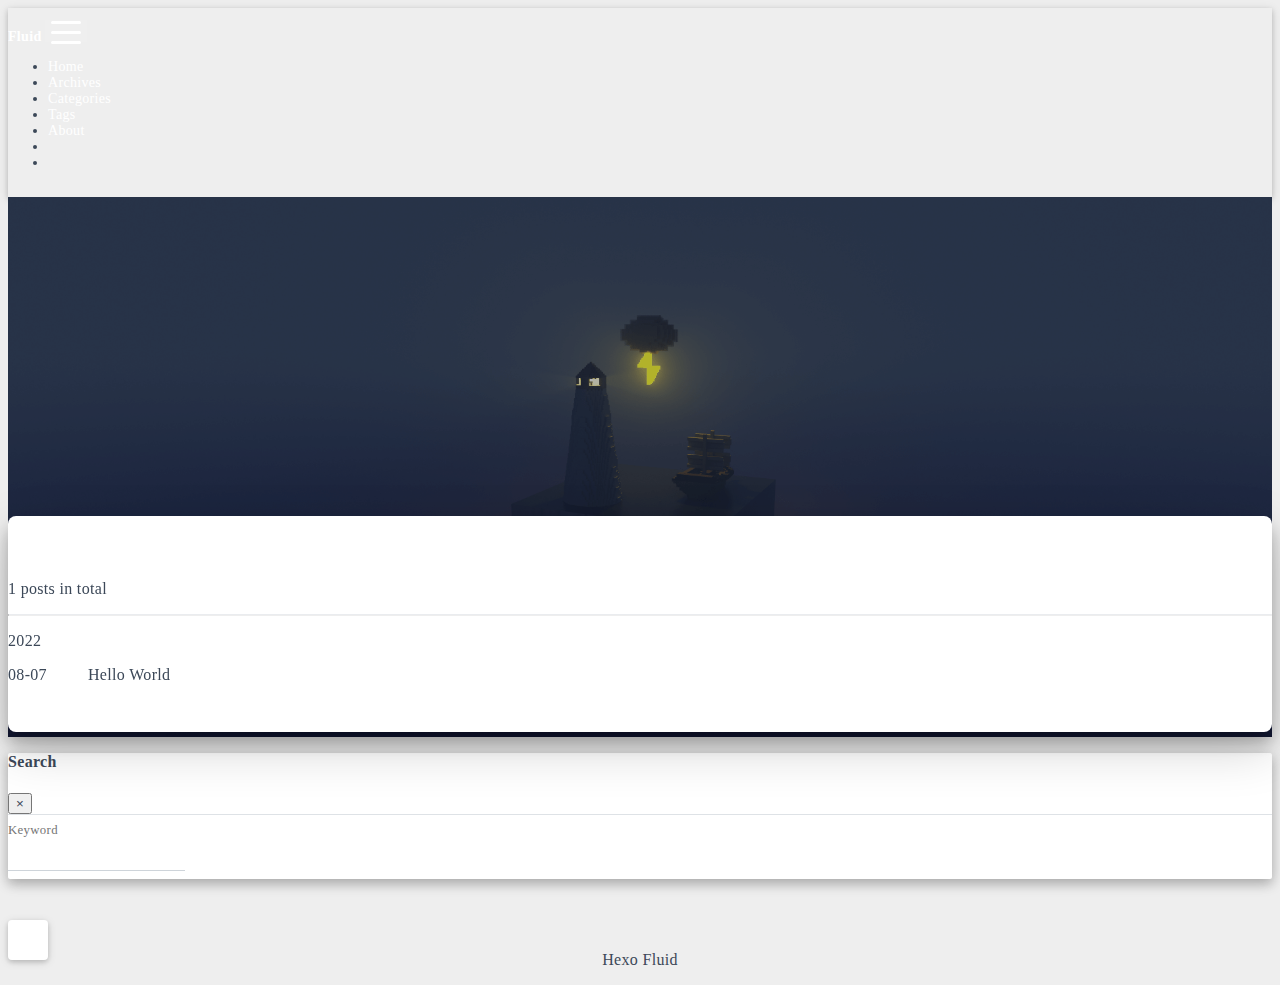
==== archives/index.html @ f147b729 "Site updated: 2022-08-08 00:16:28" ====
<!DOCTYPE html>
<html lang="en" data-default-color-scheme=auto>



<head>
  <meta charset="UTF-8">
  <link rel="apple-touch-icon" sizes="76x76" href="/img/fluid.png">
  <link rel="icon" href="/img/fluid.png">
  <meta name="viewport" content="width=device-width, initial-scale=1.0, maximum-scale=5.0, shrink-to-fit=no">
  <meta http-equiv="x-ua-compatible" content="ie=edge">
  
  <meta name="theme-color" content="#2f4154">
  <meta name="author" content="John Doe">
  <meta name="keywords" content="">
  
    <meta property="og:type" content="website">
<meta property="og:title" content="Archives">
<meta property="og:url" content="http://example.com/archives/index.html">
<meta property="og:site_name" content="Hexo">
<meta property="og:locale" content="en_US">
<meta property="article:author" content="John Doe">
<meta name="twitter:card" content="summary_large_image">
  
  
  
  <title>Archives - Hexo</title>

  <link  rel="stylesheet" href="https://lib.baomitu.com/twitter-bootstrap/4.6.1/css/bootstrap.min.css" />





<!-- 主题依赖的图标库，不要自行修改 -->
<!-- Do not modify the link that theme dependent icons -->

<link rel="stylesheet" href="//at.alicdn.com/t/font_1749284_hj8rtnfg7um.css">



<link rel="stylesheet" href="//at.alicdn.com/t/font_1736178_lbnruvf0jn.css">


<link  rel="stylesheet" href="/css/main.css" />


  <link id="highlight-css" rel="stylesheet" href="/css/highlight.css" />
  
    <link id="highlight-css-dark" rel="stylesheet" href="/css/highlight-dark.css" />
  




  <script id="fluid-configs">
    var Fluid = window.Fluid || {};
    Fluid.ctx = Object.assign({}, Fluid.ctx)
    var CONFIG = {"hostname":"example.com","root":"/","version":"1.9.2","typing":{"enable":true,"typeSpeed":70,"cursorChar":"_","loop":false,"scope":[]},"anchorjs":{"enable":true,"element":"h1,h2,h3,h4,h5,h6","placement":"left","visible":"hover","icon":""},"progressbar":{"enable":true,"height_px":3,"color":"#29d","options":{"showSpinner":false,"trickleSpeed":100}},"code_language":{"enable":true,"default":"TEXT"},"copy_btn":true,"image_caption":{"enable":true},"image_zoom":{"enable":true,"img_url_replace":["",""]},"toc":{"enable":true,"placement":"right","headingSelector":"h1,h2,h3,h4,h5,h6","collapseDepth":0},"lazyload":{"enable":true,"loading_img":"/img/loading.gif","onlypost":false,"offset_factor":2},"web_analytics":{"enable":false,"follow_dnt":true,"baidu":null,"google":null,"gtag":null,"tencent":{"sid":null,"cid":null},"woyaola":null,"cnzz":null,"leancloud":{"app_id":null,"app_key":null,"server_url":null,"path":"window.location.pathname","ignore_local":false}},"search_path":"/local-search.xml"};

    if (CONFIG.web_analytics.follow_dnt) {
      var dntVal = navigator.doNotTrack || window.doNotTrack || navigator.msDoNotTrack;
      Fluid.ctx.dnt = dntVal && (dntVal.startsWith('1') || dntVal.startsWith('yes') || dntVal.startsWith('on'));
    }
  </script>
  <script  src="/js/utils.js" ></script>
  <script  src="/js/color-schema.js" ></script>
  


  
<meta name="generator" content="Hexo 6.2.0"></head>


<body>
  

  <header>
    

<div class="header-inner" style="height: 60vh;">
  <nav id="navbar" class="navbar fixed-top  navbar-expand-lg navbar-dark scrolling-navbar">
  <div class="container">
    <a class="navbar-brand" href="/">
      <strong>Fluid</strong>
    </a>

    <button id="navbar-toggler-btn" class="navbar-toggler" type="button" data-toggle="collapse"
            data-target="#navbarSupportedContent"
            aria-controls="navbarSupportedContent" aria-expanded="false" aria-label="Toggle navigation">
      <div class="animated-icon"><span></span><span></span><span></span></div>
    </button>

    <!-- Collapsible content -->
    <div class="collapse navbar-collapse" id="navbarSupportedContent">
      <ul class="navbar-nav ml-auto text-center">
        
          
          
          
          
            <li class="nav-item">
              <a class="nav-link" href="/">
                <i class="iconfont icon-home-fill"></i>
                Home
              </a>
            </li>
          
        
          
          
          
          
            <li class="nav-item">
              <a class="nav-link" href="/archives/">
                <i class="iconfont icon-archive-fill"></i>
                Archives
              </a>
            </li>
          
        
          
          
          
          
            <li class="nav-item">
              <a class="nav-link" href="/categories/">
                <i class="iconfont icon-category-fill"></i>
                Categories
              </a>
            </li>
          
        
          
          
          
          
            <li class="nav-item">
              <a class="nav-link" href="/tags/">
                <i class="iconfont icon-tags-fill"></i>
                Tags
              </a>
            </li>
          
        
          
          
          
          
            <li class="nav-item">
              <a class="nav-link" href="/about/">
                <i class="iconfont icon-user-fill"></i>
                About
              </a>
            </li>
          
        
        
          <li class="nav-item" id="search-btn">
            <a class="nav-link" target="_self" href="javascript:;" data-toggle="modal" data-target="#modalSearch" aria-label="Search">
              &nbsp;<i class="iconfont icon-search"></i>&nbsp;
            </a>
          </li>
          
        
        
          <li class="nav-item" id="color-toggle-btn">
            <a class="nav-link" target="_self" href="javascript:;" aria-label="Color Toggle">&nbsp;<i
                class="iconfont icon-dark" id="color-toggle-icon"></i>&nbsp;</a>
          </li>
        
      </ul>
    </div>
  </div>
</nav>

  

<div id="banner" class="banner" parallax=true
     style="background: url('/img/default.png') no-repeat center center; background-size: cover;">
  <div class="full-bg-img">
    <div class="mask flex-center" style="background-color: rgba(0, 0, 0, 0.3)">
      <div class="banner-text text-center fade-in-up">
        <div class="h2">
          
            <span id="subtitle" data-typed-text="Archives"></span>
          
        </div>

        
      </div>

      
    </div>
  </div>
</div>

</div>

  </header>

  <main>
    
      <div class="container nopadding-x-md">
        <div id="board"
          >
          
          <div class="container">
            <div class="row">
              <div class="col-12 col-md-10 m-auto">
                

<div class="list-group">
  <p class="h4">1 posts in total</p>
  <hr>
  
  
    
      
      <p class="h5">2022</p>
    
    <a href="/2022/08/07/hello-world/" class="list-group-item list-group-item-action">
      <time>08-07</time>
      <div class="list-group-item-title">Hello World</div>
    </a>
  
</div>





              </div>
            </div>
          </div>
        </div>
      </div>
    

    
      <a id="scroll-top-button" aria-label="TOP" href="#" role="button">
        <i class="iconfont icon-arrowup" aria-hidden="true"></i>
      </a>
    

    
      <div class="modal fade" id="modalSearch" tabindex="-1" role="dialog" aria-labelledby="ModalLabel"
     aria-hidden="true">
  <div class="modal-dialog modal-dialog-scrollable modal-lg" role="document">
    <div class="modal-content">
      <div class="modal-header text-center">
        <h4 class="modal-title w-100 font-weight-bold">Search</h4>
        <button type="button" id="local-search-close" class="close" data-dismiss="modal" aria-label="Close">
          <span aria-hidden="true">&times;</span>
        </button>
      </div>
      <div class="modal-body mx-3">
        <div class="md-form mb-5">
          <input type="text" id="local-search-input" class="form-control validate">
          <label data-error="x" data-success="v" for="local-search-input">Keyword</label>
        </div>
        <div class="list-group" id="local-search-result"></div>
      </div>
    </div>
  </div>
</div>

    

    
  </main>

  <footer>
    <div class="footer-inner">
  
    <div class="footer-content">
       <a href="https://hexo.io" target="_blank" rel="nofollow noopener"><span>Hexo</span></a> <i class="iconfont icon-love"></i> <a href="https://github.com/fluid-dev/hexo-theme-fluid" target="_blank" rel="nofollow noopener"><span>Fluid</span></a> 
    </div>
  
  
  
  
</div>

  </footer>

  <!-- Scripts -->
  
  <script  src="https://lib.baomitu.com/nprogress/0.2.0/nprogress.min.js" ></script>
  <link  rel="stylesheet" href="https://lib.baomitu.com/nprogress/0.2.0/nprogress.min.css" />

  <script>
    NProgress.configure({"showSpinner":false,"trickleSpeed":100})
    NProgress.start()
    window.addEventListener('load', function() {
      NProgress.done();
    })
  </script>


<script  src="https://lib.baomitu.com/jquery/3.6.0/jquery.min.js" ></script>
<script  src="https://lib.baomitu.com/twitter-bootstrap/4.6.1/js/bootstrap.min.js" ></script>
<script  src="/js/events.js" ></script>
<script  src="/js/plugins.js" ></script>


  <script  src="https://lib.baomitu.com/typed.js/2.0.12/typed.min.js" ></script>
  <script>
    (function (window, document) {
      var typing = Fluid.plugins.typing;
      var subtitle = document.getElementById('subtitle');
      if (!subtitle || !typing) {
        return;
      }
      var text = subtitle.getAttribute('data-typed-text');
      
        typing(text);
      
    })(window, document);
  </script>




  
    <script  src="/js/img-lazyload.js" ></script>
  




  <script  src="/js/local-search.js" ></script>





<!-- 主题的启动项，将它保持在最底部 -->
<!-- the boot of the theme, keep it at the bottom -->
<script  src="/js/boot.js" ></script>


  

  <noscript>
    <div class="noscript-warning">Blog works best with JavaScript enabled</div>
  </noscript>
</body>
</html>
---- css/main.css ----
.anchorjs-link {
  text-decoration: none !important;
  transition: opacity 0.2s ease-in-out;
}
.markdown-body h1:hover > .anchorjs-link,
h2:hover > .anchorjs-link,
h3:hover > .anchorjs-link,
h4:hover > .anchorjs-link,
h5:hover > .anchorjs-link,
h6:hover > .anchorjs-link {
  opacity: 1;
}
.banner {
  height: 100%;
  position: relative;
  overflow: hidden;
  cursor: default;
}
.banner .mask {
  position: absolute;
  width: 100%;
  height: 100%;
  background-color: rgba(0,0,0,0.3);
}
.banner[parallax="true"] {
  will-change: transform;
  -webkit-transform-style: preserve-3d;
  -webkit-backface-visibility: hidden;
  transition: transform 0.05s ease-out;
}
@media (max-width: 100vh) {
  .header-inner {
    max-height: 100vw;
  }
  #board {
    margin-top: -1rem !important;
  }
}
@media (max-width: 79.99vh) {
  .scroll-down-bar {
    display: none;
  }
}
#board {
  position: relative;
  margin-top: -2rem;
  padding: 3rem 0;
  background-color: var(--board-bg-color);
  transition: background-color 0.2s ease-in-out;
  border-radius: 0.5rem;
  z-index: 3;
  -webkit-box-shadow: 0 12px 15px 0 rgba(0,0,0,0.24), 0 17px 50px 0 rgba(0,0,0,0.19);
  box-shadow: 0 12px 15px 0 rgba(0,0,0,0.24), 0 17px 50px 0 rgba(0,0,0,0.19);
}
.code-widget {
  display: inline-block;
  background-color: transparent;
  font-size: 0.75rem;
  line-height: 1;
  font-weight: bold;
  padding: 0.3rem 0.1rem 0.1rem 0.1rem;
  position: absolute;
  right: 0.45rem;
  top: 0.15rem;
  z-index: 1;
}
.code-widget-light {
  color: #999;
}
.code-widget-dark {
  color: #bababa;
}
.copy-btn {
  cursor: pointer;
  user-select: none;
  -webkit-appearance: none;
  outline: none;
}
.copy-btn > i {
  font-size: 0.75rem !important;
  font-weight: 400;
  margin-right: 0.15rem;
  opacity: 0;
  transition: opacity 0.2s ease-in-out;
}
.markdown-body pre:hover > .copy-btn > i {
  opacity: 0.9;
}
.markdown-body pre:hover > .copy-btn,
.markdown-body pre:not(:hover) > .copy-btn {
  outline: none;
}
.license-box {
  background-color: rgba(27,31,35,0.05);
  transition: background-color 0.2s ease-in-out;
  border-radius: 4px;
  font-size: 0.9rem;
  overflow: hidden;
  padding: 1.25rem;
  position: relative;
  z-index: 1;
}
.license-box .license-icon {
  position: absolute;
  top: 50%;
  left: 100%;
}
.license-box .license-icon::after {
  content: "\e8e4";
  font-size: 12.5rem;
  line-height: 1;
  opacity: 0.1;
  position: relative;
  left: -0.85em;
  bottom: 0.5em;
  z-index: -1;
}
.license-box .license-title {
  margin-bottom: 1rem;
}
.license-box .license-title div:nth-child(1) {
  line-height: 1.2;
  margin-bottom: 0.25rem;
}
.license-box .license-title div:nth-child(2) {
  color: var(--sec-text-color);
  font-size: 0.8rem;
}
.license-box .license-meta {
  align-items: center;
  display: flex;
  flex-wrap: wrap;
  justify-content: flex-start;
}
.license-box .license-meta .license-meta-item {
  align-items: center;
  justify-content: center;
  margin-right: 1.5rem;
}
.license-box .license-meta .license-meta-item div:nth-child(1) {
  color: var(--sec-text-color);
  font-size: 0.8rem;
  font-weight: normal;
}
.license-box .license-meta .license-meta-item i.iconfont {
  font-size: 1rem;
}
@media (max-width: 575px) and (min-width: 425px) {
  .license-box .license-meta .license-meta-item {
    display: flex;
    justify-content: flex-start;
    flex-wrap: wrap;
    font-size: 0.8rem;
    flex: 0 0 50%;
    max-width: 50%;
    margin-right: 0;
  }
  .license-box .license-meta .license-meta-item div:nth-child(1) {
    margin-right: 0.5rem;
  }
  .license-box .license-meta .license-meta-date {
    order: -1;
  }
}
@media (max-width: 424px) {
  .license-box::after {
    top: -65px;
  }
  .license-box .license-meta {
    flex-direction: column;
    align-items: flex-start;
  }
  .license-box .license-meta .license-meta-item {
    display: flex;
    flex-wrap: wrap;
    font-size: 0.8rem;
  }
  .license-box .license-meta .license-meta-item div:nth-child(1) {
    margin-right: 0.5rem;
  }
}
.footer-inner {
  padding: 3rem 0 1rem 0;
  text-align: center;
}
.footer-inner > div:not(:first-child) {
  margin: 0.25rem 0;
  font-size: 0.85rem;
}
.footer-inner .statistics {
  display: flex;
  flex-direction: row;
  justify-content: center;
}
.footer-inner .statistics > span {
  flex: 1;
  margin: 0 0.25rem;
}
.footer-inner .statistics > *:nth-last-child(2):first-child {
  text-align: right;
}
.footer-inner .statistics > *:nth-last-child(2):first-child ~ * {
  text-align: left;
}
.footer-inner .beian {
  display: flex;
  flex-direction: row;
  justify-content: center;
}
.footer-inner .beian > * {
  margin: 0 0.25rem;
}
.footer-inner .beian-police {
  position: relative;
  overflow: hidden;
  display: inline-flex;
  align-items: center;
  justify-content: left;
}
.footer-inner .beian-police img {
  margin-right: 3px;
  width: 1rem;
  height: 1rem;
  margin-bottom: 0.1rem;
}
@media (max-width: 424px) {
  .footer-inner .statistics {
    flex-direction: column;
  }
  .footer-inner .statistics > *:nth-last-child(2):first-child {
    text-align: center;
  }
  .footer-inner .statistics > *:nth-last-child(2):first-child ~ * {
    text-align: center;
  }
  .footer-inner .beian {
    flex-direction: column;
  }
  .footer-inner .beian .beian-police {
    justify-content: center;
  }
  .footer-inner .beian > *:nth-last-child(2):first-child {
    text-align: center;
  }
  .footer-inner .beian > *:nth-last-child(2):first-child ~ * {
    text-align: center;
  }
}
sup > a::before,
.footnote-text::before {
  display: block;
  content: "";
  margin-top: -5rem;
  height: 5rem;
  width: 1px;
  visibility: hidden;
}
sup > a::before,
.footnote-text::before {
  display: inline-block;
}
.footnote-item::before {
  display: block;
  content: "";
  margin-top: -5rem;
  height: 5rem;
  width: 1px;
  visibility: hidden;
}
.footnote-list ol {
  list-style-type: none;
  counter-reset: sectioncounter;
  padding-left: 0.5rem;
  font-size: 0.95rem;
}
.footnote-list ol li:before {
  font-family: "Helvetica Neue", monospace, "Monaco";
  content: "[" counter(sectioncounter) "]";
  counter-increment: sectioncounter;
}
.footnote-list ol li+li {
  margin-top: 0.5rem;
}
.footnote-text {
  padding-left: 0.5em;
}
.navbar {
  background-color: transparent;
  font-size: 0.875rem;
  box-shadow: 0 2px 5px 0 rgba(0,0,0,0.16), 0 2px 10px 0 rgba(0,0,0,0.12);
  -webkit-box-shadow: 0 2px 5px 0 rgba(0,0,0,0.16), 0 2px 10px 0 rgba(0,0,0,0.12);
}
.navbar .navbar-brand {
  color: var(--navbar-text-color);
}
.navbar .navbar-toggler .animated-icon span {
  background-color: var(--navbar-text-color);
}
.navbar .nav-item .nav-link {
  display: block;
  color: var(--navbar-text-color);
  transition: color 0.2s ease-in-out, background-color 0.2s ease-in-out;
}
.navbar .nav-item .nav-link:hover {
  color: var(--link-hover-color);
}
.navbar .nav-item .nav-link:focus {
  color: var(--navbar-text-color);
}
.navbar .nav-item .nav-link i {
  font-size: 0.875rem;
}
.navbar .navbar-toggler {
  border-width: 0;
  outline: 0;
}
.navbar.scrolling-navbar {
  will-change: background, padding;
  -webkit-transition: background 0.5s ease-in-out, padding 0.5s ease-in-out;
  transition: background 0.5s ease-in-out, padding 0.5s ease-in-out;
}
@media (min-width: 600px) {
  .navbar.scrolling-navbar {
    padding-top: 12px;
    padding-bottom: 12px;
  }
  .navbar.scrolling-navbar .navbar-nav > li {
    -webkit-transition-duration: 1s;
    transition-duration: 1s;
  }
}
.navbar.scrolling-navbar.top-nav-collapse {
  padding-top: 5px;
  padding-bottom: 5px;
}
.navbar .dropdown-menu {
  font-size: 0.875rem;
  color: var(--navbar-text-color);
  background-color: rgba(0,0,0,0.3);
  border: none;
  -webkit-transition: background 0.5s ease-in-out, padding 0.5s ease-in-out;
  transition: background 0.5s ease-in-out, padding 0.5s ease-in-out;
}
@media (max-width: 991.98px) {
  .navbar .dropdown-menu {
    text-align: center;
  }
}
.navbar .dropdown-item {
  color: var(--navbar-text-color);
}
.navbar .dropdown-item:hover,
.navbar .dropdown-item:focus {
  color: var(--link-hover-color);
  background-color: rgba(0,0,0,0.1);
}
@media (min-width: 992px) {
  .navbar .dropdown:hover > .dropdown-menu {
    display: block;
  }
  .navbar .dropdown > .dropdown-toggle:active {
    pointer-events: none;
  }
  .navbar .dropdown-menu {
    top: 95%;
  }
}
.navbar .animated-icon {
  width: 30px;
  height: 20px;
  position: relative;
  margin: 0;
  -webkit-transform: rotate(0deg);
  -moz-transform: rotate(0deg);
  -o-transform: rotate(0deg);
  transform: rotate(0deg);
  -webkit-transition: 0.5s ease-in-out;
  -moz-transition: 0.5s ease-in-out;
  -o-transition: 0.5s ease-in-out;
  transition: 0.5s ease-in-out;
  cursor: pointer;
}
.navbar .animated-icon span {
  display: block;
  position: absolute;
  height: 3px;
  width: 100%;
  border-radius: 9px;
  opacity: 1;
  left: 0;
  -webkit-transform: rotate(0deg);
  -moz-transform: rotate(0deg);
  -o-transform: rotate(0deg);
  transform: rotate(0deg);
  -webkit-transition: 0.25s ease-in-out;
  -moz-transition: 0.25s ease-in-out;
  -o-transition: 0.25s ease-in-out;
  transition: 0.25s ease-in-out;
  background: #fff;
}
.navbar .animated-icon span:nth-child(1) {
  top: 0;
}
.navbar .animated-icon span:nth-child(2) {
  top: 10px;
}
.navbar .animated-icon span:nth-child(3) {
  top: 20px;
}
.navbar .animated-icon.open span:nth-child(1) {
  top: 11px;
  -webkit-transform: rotate(135deg);
  -moz-transform: rotate(135deg);
  -o-transform: rotate(135deg);
  transform: rotate(135deg);
}
.navbar .animated-icon.open span:nth-child(2) {
  opacity: 0;
  left: -60px;
}
.navbar .animated-icon.open span:nth-child(3) {
  top: 11px;
  -webkit-transform: rotate(-135deg);
  -moz-transform: rotate(-135deg);
  -o-transform: rotate(-135deg);
  transform: rotate(-135deg);
}
.navbar .dropdown-collapse,
.top-nav-collapse,
.navbar-col-show {
  background-color: var(--navbar-bg-color);
}
@media (max-width: 767px) {
  .navbar {
    font-size: 1rem;
    line-height: 2.5rem;
  }
}
.banner-text {
  color: var(--subtitle-color);
  max-width: calc(960px - 6rem);
  width: 80%;
  overflow-wrap: break-word;
}
@media (max-width: 767px) {
  #subtitle,
  .typed-cursor {
    font-size: 1.5rem;
  }
}
@media (max-width: 575px) {
  .banner-text {
    font-size: 0.9rem;
  }
  #subtitle,
  .typed-cursor {
    font-size: 1.35rem;
  }
}
.modal-dialog .modal-content {
  background-color: var(--board-bg-color);
  border: 0;
  border-radius: 0.125rem;
  -webkit-box-shadow: 0 5px 11px 0 rgba(0,0,0,0.18), 0 4px 15px 0 rgba(0,0,0,0.15);
  box-shadow: 0 5px 11px 0 rgba(0,0,0,0.18), 0 4px 15px 0 rgba(0,0,0,0.15);
}
.modal-dialog .modal-content .modal-header {
  border-bottom-color: var(--line-color);
  transition: border-bottom-color 0.2s ease-in-out;
}
.close {
  color: var(--text-color);
}
.close:hover {
  color: var(--link-hover-color);
}
.close:focus {
  outline: 0;
}
.modal-dialog .modal-content .modal-header {
  border-top-left-radius: 0.125rem;
  border-top-right-radius: 0.125rem;
  border-bottom: 1px solid #dee2e6;
}
.md-form {
  position: relative;
  margin-top: 1.5rem;
  margin-bottom: 1.5rem;
}
.md-form input[type] {
  -webkit-box-sizing: content-box;
  box-sizing: content-box;
  background-color: transparent;
  border: none;
  border-bottom: 1px solid #ced4da;
  border-radius: 0;
  outline: none;
  -webkit-box-shadow: none;
  box-shadow: none;
  transition: border-color 0.15s ease-in-out, box-shadow 0.15s ease-in-out, -webkit-box-shadow 0.15s ease-in-out;
}
.md-form input[type]:focus:not([readonly]) {
  border-bottom: 1px solid #4285f4;
  -webkit-box-shadow: 0 1px 0 0 #4285f4;
  box-shadow: 0 1px 0 0 #4285f4;
}
.md-form input[type]:focus:not([readonly]) + label {
  color: #4285f4;
}
.md-form input[type].valid,
.md-form input[type]:focus.valid {
  border-bottom: 1px solid #00c851;
  -webkit-box-shadow: 0 1px 0 0 #00c851;
  box-shadow: 0 1px 0 0 #00c851;
}
.md-form input[type].valid + label,
.md-form input[type]:focus.valid + label {
  color: #00c851;
}
.md-form input[type].invalid,
.md-form input[type]:focus.invalid {
  border-bottom: 1px solid #f44336;
  -webkit-box-shadow: 0 1px 0 0 #f44336;
  box-shadow: 0 1px 0 0 #f44336;
}
.md-form input[type].invalid + label,
.md-form input[type]:focus.invalid + label {
  color: #f44336;
}
.md-form input[type].validate {
  margin-bottom: 2.5rem;
}
.md-form input[type].form-control {
  height: auto;
  padding: 0.6rem 0 0.4rem 0;
  margin: 0 0 0.5rem 0;
  color: var(--text-color);
  background-color: transparent;
  border-radius: 0;
}
.md-form label {
  font-size: 0.8rem;
  position: absolute;
  top: -1rem;
  left: 0;
  color: #757575;
  cursor: text;
  transition: color 0.2s ease-out;
}
.modal-open[style] {
  padding-right: 0 !important;
  overflow: auto;
}
.modal-open[style] #navbar[style] {
  padding-right: 1rem !important;
}
#nprogress .bar {
  height: 3px !important;
  background-color: #29d !important;
}
#nprogress .peg {
  box-shadow: 0 0 14px #29d, 0 0 8px #29d !important;
}
@media (max-width: 575px) {
  #nprogress .bar {
    display: none;
  }
}
.noscript-warning {
  background-color: #f55;
  color: #fff;
  font-family: sans-serif;
  font-size: 1rem;
  font-weight: bold;
  position: fixed;
  left: 0;
  bottom: 0;
  text-align: center;
  width: 100%;
  z-index: 99;
}
.pagination {
  margin-top: 3rem;
  justify-content: center;
}
.pagination .space {
  align-self: flex-end;
}
.pagination .page-number,
.pagination .current,
.pagination .extend {
  outline: 0;
  border: 0;
  background-color: transparent;
  font-size: 0.9rem;
  padding: 0.5rem 0.75rem;
  line-height: 1.25;
  border-radius: 0.125rem;
}
.pagination .page-number {
  margin: 0 0.05rem;
}
.pagination .page-number:hover,
.pagination .current {
  transition: background-color 0.2s ease-in-out;
  background-color: var(--link-hover-bg-color);
}
.qr-trigger {
  cursor: pointer;
  position: relative;
}
.qr-trigger:hover .qr-img {
  display: block;
  transition: all 0.3s;
}
.qr-img {
  max-width: 12rem;
  position: absolute;
  right: -5.25rem;
  z-index: 99;
  display: none;
  border-radius: 0.2rem;
  background-color: transparent;
  box-shadow: 0 0 20px -5px rgba(158,158,158,0.2);
}
.scroll-down-bar {
  position: absolute;
  width: 100%;
  height: 6rem;
  text-align: center;
  cursor: pointer;
  bottom: 0;
}
.scroll-down-bar i.iconfont {
  font-size: 2rem;
  font-weight: bold;
  display: inline-block;
  position: relative;
  padding-top: 2rem;
  color: var(--subtitle-color);
  transform: translateZ(0);
  animation: scroll-down 1.5s infinite;
}
#scroll-top-button {
  position: fixed;
  z-index: 99;
  background: var(--board-bg-color);
  transition: background-color 0.2s ease-in-out, bottom 0.3s ease;
  border-radius: 4px;
  min-width: 40px;
  min-height: 40px;
  bottom: -60px;
  outline: none;
  display: flex;
  display: -webkit-flex;
  align-items: center;
  box-shadow: 0 2px 5px 0 rgba(0,0,0,0.16), 0 2px 10px 0 rgba(0,0,0,0.12);
}
#scroll-top-button i {
  font-size: 32px;
  margin: auto;
  color: var(--sec-text-color);
}
#scroll-top-button:hover i,
#scroll-top-button:active i {
  animation-name: scroll-top;
  animation-duration: 1s;
  animation-delay: 0.1s;
  animation-timing-function: ease-in-out;
  animation-iteration-count: infinite;
  animation-fill-mode: forwards;
  animation-direction: alternate;
}
#local-search-result .search-list-title {
  border-left: 3px solid #0d47a1;
}
#local-search-result .search-list-content {
  padding: 0 1.25rem;
}
#local-search-result .search-word {
  color: #ff4500;
}
#toc {
  visibility: hidden;
}
.toc-header {
  margin-bottom: 0.5rem;
  font-weight: bold;
  line-height: 1.2;
}
.toc-header,
.toc-header > i {
  font-size: 1.25rem;
}
.toc-body {
  max-height: 75vh;
  overflow-y: auto;
  overflow: -moz-scrollbars-none;
  -ms-overflow-style: none;
}
.toc-body ol {
  list-style: none;
  padding-inline-start: 1rem;
}
.toc-body::-webkit-scrollbar {
  display: none;
}
.tocbot-list {
  position: relative;
}
.tocbot-list ol {
  list-style: none;
  padding-left: 1rem;
}
.tocbot-list a {
  font-size: 0.95rem;
}
.tocbot-link {
  color: var(--text-color);
}
.tocbot-active-link {
  font-weight: bold;
  color: var(--link-hover-color);
}
.tocbot-is-collapsed {
  max-height: 0;
}
.tocbot-is-collapsible {
  overflow: hidden;
  transition: all 0.3s ease-in-out;
}
.toc-list-item {
  white-space: nowrap;
  overflow: hidden;
  text-overflow: ellipsis;
}
.toc-list-item.is-active-li::before {
  height: 1rem;
  margin: 0.25rem 0;
  visibility: visible;
}
.toc-list-item::before {
  width: 0.15rem;
  height: 0.2rem;
  position: absolute;
  left: 0.25rem;
  content: "";
  border-radius: 2px;
  margin: 0.65rem 0;
  background: var(--link-hover-color);
  visibility: hidden;
  transition: height 0.1s ease-in-out, margin 0.1s ease-in-out, visibility 0.1s ease-in-out;
}
.sidebar {
  position: -webkit-sticky;
  position: sticky;
  top: 2rem;
  padding: 3rem 0;
}
html {
  font-size: 16px;
  letter-spacing: 0.02em;
}
html,
body {
  height: 100%;
  font-family: var(--font-family-sans-serif);
  overflow-wrap: break-word;
}
body {
  transition: color 0.2s ease-in-out, background-color 0.2s ease-in-out;
  background-color: var(--body-bg-color);
  color: var(--text-color);
  -webkit-font-smoothing: antialiased;
  -moz-osx-font-smoothing: grayscale;
}
body a {
  color: var(--text-color);
  text-decoration: none;
  cursor: pointer;
  transition: color 0.2s ease-in-out, background-color 0.2s ease-in-out;
}
body a:hover {
  color: var(--link-hover-color);
  text-decoration: none;
  transition: color 0.2s ease-in-out, background-color 0.2s ease-in-out;
}
code {
  color: inherit;
}
table {
  font-size: inherit;
  color: var(--post-text-color);
}
img[lazyload] {
  object-fit: cover;
}
*[align="left"] {
  text-align: left;
}
*[align="center"] {
  text-align: center;
}
*[align="right"] {
  text-align: right;
}
::-webkit-scrollbar {
  width: 6px;
  height: 6px;
}
::-webkit-scrollbar-thumb {
  background-color: var(--scrollbar-color);
  border-radius: 6px;
}
::-webkit-scrollbar-thumb:hover {
  background-color: var(--scrollbar-hover-color);
}
::-webkit-scrollbar-corner {
  background-color: transparent;
}
label {
  margin-bottom: 0;
}
i.iconfont {
  font-size: 1em;
  line-height: 1;
}
:root {
  --color-mode: "light";
  --body-bg-color: #eee;
  --board-bg-color: #fff;
  --text-color: #3c4858;
  --sec-text-color: #718096;
  --post-text-color: #2c3e50;
  --post-heading-color: #1a202c;
  --post-link-color: #0366d6;
  --link-hover-color: #30a9de;
  --link-hover-bg-color: #f8f9fa;
  --line-color: #eaecef;
  --navbar-bg-color: #2f4154;
  --navbar-text-color: #fff;
  --subtitle-color: #fff;
  --scrollbar-color: #c4c6c9;
  --scrollbar-hover-color: #a6a6a6;
  --button-bg-color: transparent;
  --button-hover-bg-color: #f2f3f5;
  --highlight-bg-color: #f6f8fa;
  --inlinecode-bg-color: rgba(175,184,193,0.2);
}
@media (prefers-color-scheme: dark) {
  :root {
    --color-mode: "dark";
  }
  :root:not([data-user-color-scheme]) {
    --body-bg-color: #181c27;
    --board-bg-color: #252d38;
    --text-color: #c4c6c9;
    --sec-text-color: #a7a9ad;
    --post-text-color: #c4c6c9;
    --post-heading-color: #c4c6c9;
    --post-link-color: #1589e9;
    --link-hover-color: #30a9de;
    --link-hover-bg-color: #364151;
    --line-color: #435266;
    --navbar-bg-color: #1f3144;
    --navbar-text-color: #d0d0d0;
    --subtitle-color: #d0d0d0;
    --scrollbar-color: #687582;
    --scrollbar-hover-color: #9da8b3;
    --button-bg-color: transparent;
    --button-hover-bg-color: #46647e;
    --highlight-bg-color: #303030;
    --inlinecode-bg-color: rgba(99,110,123,0.4);
  }
  :root:not([data-user-color-scheme]) img {
    -webkit-filter: brightness(0.9);
    filter: brightness(0.9);
    transition: filter 0.2s ease-in-out;
  }
  :root:not([data-user-color-scheme]) .license-box {
    background-color: rgba(62,75,94,0.35);
    transition: background-color 0.2s ease-in-out;
  }
  :root:not([data-user-color-scheme]) .gt-comment-admin .gt-comment-content {
    background-color: transparent;
    transition: background-color 0.2s ease-in-out;
  }
}
[data-user-color-scheme="dark"] {
  --body-bg-color: #181c27;
  --board-bg-color: #252d38;
  --text-color: #c4c6c9;
  --sec-text-color: #a7a9ad;
  --post-text-color: #c4c6c9;
  --post-heading-color: #c4c6c9;
  --post-link-color: #1589e9;
  --link-hover-color: #30a9de;
  --link-hover-bg-color: #364151;
  --line-color: #435266;
  --navbar-bg-color: #1f3144;
  --navbar-text-color: #d0d0d0;
  --subtitle-color: #d0d0d0;
  --scrollbar-color: #687582;
  --scrollbar-hover-color: #9da8b3;
  --button-bg-color: transparent;
  --button-hover-bg-color: #46647e;
  --highlight-bg-color: #303030;
  --inlinecode-bg-color: rgba(99,110,123,0.4);
}
[data-user-color-scheme="dark"] img {
  -webkit-filter: brightness(0.9);
  filter: brightness(0.9);
  transition: filter 0.2s ease-in-out;
}
[data-user-color-scheme="dark"] .license-box {
  background-color: rgba(62,75,94,0.35);
  transition: background-color 0.2s ease-in-out;
}
[data-user-color-scheme="dark"] .gt-comment-admin .gt-comment-content {
  background-color: transparent;
  transition: background-color 0.2s ease-in-out;
}
.fade-in-up {
  -webkit-animation-name: fade-in-up;
  animation-name: fade-in-up;
}
.hidden-mobile {
  display: block;
}
.visible-mobile {
  display: none;
}
@media (max-width: 575px) {
  .hidden-mobile {
    display: none;
  }
  .visible-mobile {
    display: block;
  }
}
.nomargin-x {
  margin-left: 0 !important;
  margin-right: 0 !important;
}
.nopadding-x {
  padding-left: 0 !important;
  padding-right: 0 !important;
}
@media (max-width: 767px) {
  .nopadding-x-md {
    padding-left: 0 !important;
    padding-right: 0 !important;
  }
}
.flex-center {
  display: -webkit-box;
  display: -ms-flexbox;
  display: flex;
  -webkit-box-align: center;
  -ms-flex-align: center;
  align-items: center;
  -webkit-box-pack: center;
  -ms-flex-pack: center;
  justify-content: center;
  height: 100%;
}
.hover-with-bg {
  display: inline-block;
  line-height: 1;
}
.hover-with-bg:hover {
  background-color: var(--link-hover-bg-color);
  transition-duration: 0.2s;
  transition-timing-function: ease-in-out;
  border-radius: 0.2rem;
}
@-moz-keyframes fade-in-up {
  from {
    opacity: 0;
    -webkit-transform: translate3d(0, 100%, 0);
    transform: translate3d(0, 100%, 0);
  }
  to {
    opacity: 1;
    -webkit-transform: translate3d(0, 0, 0);
    transform: translate3d(0, 0, 0);
  }
}
@-webkit-keyframes fade-in-up {
  from {
    opacity: 0;
    -webkit-transform: translate3d(0, 100%, 0);
    transform: translate3d(0, 100%, 0);
  }
  to {
    opacity: 1;
    -webkit-transform: translate3d(0, 0, 0);
    transform: translate3d(0, 0, 0);
  }
}
@-o-keyframes fade-in-up {
  from {
    opacity: 0;
    -webkit-transform: translate3d(0, 100%, 0);
    transform: translate3d(0, 100%, 0);
  }
  to {
    opacity: 1;
    -webkit-transform: translate3d(0, 0, 0);
    transform: translate3d(0, 0, 0);
  }
}
@keyframes fade-in-up {
  from {
    opacity: 0;
    -webkit-transform: translate3d(0, 100%, 0);
    transform: translate3d(0, 100%, 0);
  }
  to {
    opacity: 1;
    -webkit-transform: translate3d(0, 0, 0);
    transform: translate3d(0, 0, 0);
  }
}
@-moz-keyframes scroll-down {
  0% {
    opacity: 0.8;
    top: 0;
  }
  50% {
    opacity: 0.4;
    top: -1em;
  }
  100% {
    opacity: 0.8;
    top: 0;
  }
}
@-webkit-keyframes scroll-down {
  0% {
    opacity: 0.8;
    top: 0;
  }
  50% {
    opacity: 0.4;
    top: -1em;
  }
  100% {
    opacity: 0.8;
    top: 0;
  }
}
@-o-keyframes scroll-down {
  0% {
    opacity: 0.8;
    top: 0;
  }
  50% {
    opacity: 0.4;
    top: -1em;
  }
  100% {
    opacity: 0.8;
    top: 0;
  }
}
@keyframes scroll-down {
  0% {
    opacity: 0.8;
    top: 0;
  }
  50% {
    opacity: 0.4;
    top: -1em;
  }
  100% {
    opacity: 0.8;
    top: 0;
  }
}
@-moz-keyframes scroll-top {
  0% {
    -webkit-transform: translateY(0);
    transform: translateY(0);
  }
  50% {
    -webkit-transform: translateY(-0.35rem);
    transform: translateY(-0.35rem);
  }
  100% {
    -webkit-transform: translateY(0);
    transform: translateY(0);
  }
}
@-webkit-keyframes scroll-top {
  0% {
    -webkit-transform: translateY(0);
    transform: translateY(0);
  }
  50% {
    -webkit-transform: translateY(-0.35rem);
    transform: translateY(-0.35rem);
  }
  100% {
    -webkit-transform: translateY(0);
    transform: translateY(0);
  }
}
@-o-keyframes scroll-top {
  0% {
    -webkit-transform: translateY(0);
    transform: translateY(0);
  }
  50% {
    -webkit-transform: translateY(-0.35rem);
    transform: translateY(-0.35rem);
  }
  100% {
    -webkit-transform: translateY(0);
    transform: translateY(0);
  }
}
@keyframes scroll-top {
  0% {
    -webkit-transform: translateY(0);
    transform: translateY(0);
  }
  50% {
    -webkit-transform: translateY(-0.35rem);
    transform: translateY(-0.35rem);
  }
  100% {
    -webkit-transform: translateY(0);
    transform: translateY(0);
  }
}
.index-card {
  margin-bottom: 2.5rem;
}
.index-img img {
  display: block;
  width: 100%;
  height: 10rem;
  object-fit: cover;
  box-shadow: 0 5px 11px 0 rgba(0,0,0,0.18), 0 4px 15px 0 rgba(0,0,0,0.15);
  border-radius: 0.25rem;
  background-color: transparent;
}
.index-info {
  display: flex;
  flex-direction: column;
  justify-content: space-between;
  padding-top: 0.5rem;
  padding-bottom: 0.5rem;
}
.index-header {
  color: var(--text-color);
  font-size: 1.5rem;
  font-weight: bold;
  line-height: 1.4;
  white-space: nowrap;
  overflow: hidden;
  text-overflow: ellipsis;
  margin-bottom: 0.25rem;
}
.index-header .index-pin {
  color: var(--text-color);
  font-size: 1.5rem;
  margin-right: 0.15rem;
}
.index-btm {
  color: var(--sec-text-color);
}
.index-btm a {
  color: var(--sec-text-color);
}
.index-excerpt {
  color: var(--sec-text-color);
  margin: 0.5rem 0 0.5rem 0;
  height: calc(1.4rem * 3);
  overflow: hidden;
  display: flex;
}
.index-excerpt > div {
  width: 100%;
  line-height: 1.4rem;
  word-break: break-word;
  display: -webkit-box;
  -webkit-box-orient: vertical;
  -webkit-line-clamp: 3;
}
.index-excerpt__noimg {
  height: auto;
  max-height: calc(1.4rem * 3);
}
@media (max-width: 767px) {
  .index-info {
    padding-top: 1.25rem;
  }
  .index-header {
    font-size: 1.25rem;
    white-space: normal;
    overflow: hidden;
    word-break: break-word;
    display: -webkit-box;
    -webkit-box-orient: vertical;
    -webkit-line-clamp: 2;
  }
  .index-header .index-pin {
    font-size: 1.25rem;
  }
}
#valine.v[data-class=v] .status-bar,
#valine.v[data-class=v] .veditor,
#valine.v[data-class=v] .vinput,
#valine.v[data-class=v] .vbtn,
#valine.v[data-class=v] p,
#valine.v[data-class=v] pre code {
  color: var(--text-color);
}
#valine.v[data-class=v] .vinput::placeholder {
  color: var(--sec-text-color);
}
#valine.v[data-class=v] .vicon {
  fill: var(--text-color);
}
.gt-container .gt-comment-content:hover {
  -webkit-box-shadow: none;
  box-shadow: none;
}
.gt-container .gt-comment-body {
  color: var(--text-color) !important;
  transition: color 0.2s ease-in-out;
}
#remark-km423lmfdslkm34-back {
  z-index: 1030;
}
#remark-km423lmfdslkm34-node {
  z-index: 1031;
}
.markdown-body .highlight pre,
.markdown-body pre {
  padding: 1.45rem 1rem;
}
.markdown-body pre code.hljs {
  padding: 0;
}
.markdown-body pre[class*="language-"] {
  padding-top: 1.45rem;
  padding-bottom: 1.45rem;
  padding-right: 1rem;
  line-height: 1.5;
}
.markdown-body .code-wrapper {
  position: relative;
  border-radius: 4px;
}
.markdown-body .hljs,
.markdown-body .highlight pre,
.markdown-body .code-wrapper pre,
.markdown-body figure.highlight td.gutter {
  transition: color 0.2s ease-in-out, background-color 0.2s ease-in-out;
  background-color: var(--highlight-bg-color);
}
pre[class*=language-].line-numbers {
  position: initial;
}
figure {
  margin: 1rem 0;
}
figure.highlight {
  position: relative;
}
figure.highlight table {
  border: 0;
  margin: 0;
  width: auto;
  border-radius: 4px;
}
figure.highlight td {
  border: 0;
  padding: 0;
}
figure.highlight tr {
  border: 0;
}
figure.highlight td.code {
  width: 100%;
}
figure.highlight td.gutter {
  display: table-cell;
  position: -webkit-sticky;
  position: sticky;
  left: 0;
  z-index: 1;
}
figure.highlight td.gutter pre {
  text-align: right;
  padding: 0 0.75rem;
  border-radius: initial;
  border-right: 1px solid #999;
}
figure.highlight td.gutter pre span.line {
  color: #999;
}
figure.highlight td.code > pre {
  border-top-left-radius: 0;
  border-bottom-left-radius: 0;
}
.markdown-body {
  font-size: 1rem;
  line-height: 1.6;
  font-family: var(--font-family-sans-serif);
  margin-bottom: 2rem;
  color: var(--post-text-color);
}
.markdown-body > h1,
.markdown-body h2 {
  border-bottom-color: var(--line-color);
}
.markdown-body > h1,
.markdown-body h2,
.markdown-body h3,
.markdown-body h4,
.markdown-body h5,
.markdown-body h6 {
  color: var(--post-heading-color);
  transition: color 0.2s ease-in-out, border-bottom-color 0.2s ease-in-out;
  font-weight: bold;
  margin-bottom: 0.75em;
  margin-top: 2em;
}
.markdown-body > h1::before,
.markdown-body h2::before,
.markdown-body h3::before,
.markdown-body h4::before,
.markdown-body h5::before,
.markdown-body h6::before {
  display: block;
  content: "";
  margin-top: -5rem;
  height: 5rem;
  width: 1px;
  visibility: hidden;
}
.markdown-body > h1:focus,
.markdown-body h2:focus,
.markdown-body h3:focus,
.markdown-body h4:focus,
.markdown-body h5:focus,
.markdown-body h6:focus {
  outline: none;
}
.markdown-body a {
  color: var(--post-link-color);
}
.markdown-body strong {
  font-weight: bold;
}
.markdown-body code {
  tab-size: 4;
  background-color: var(--inlinecode-bg-color);
  transition: background-color 0.2s ease-in-out;
}
.markdown-body table tr {
  background-color: var(--board-bg-color);
  transition: background-color 0.2s ease-in-out;
}
.markdown-body table tr:nth-child(2n) {
  background-color: var(--board-bg-color);
  transition: background-color 0.2s ease-in-out;
}
.markdown-body table th,
.markdown-body table td {
  border-color: var(--line-color);
  transition: border-color 0.2s ease-in-out;
}
.markdown-body pre {
  font-size: 85% !important;
}
.markdown-body pre .mermaid {
  text-align: center;
}
.markdown-body pre .mermaid > svg {
  min-width: 100%;
}
.markdown-body p > img,
.markdown-body p > a > img,
.markdown-body figure > img,
.markdown-body figure > a > img {
  max-width: 90%;
  margin: 1.5rem auto;
  display: block;
  box-shadow: 0 5px 11px 0 rgba(0,0,0,0.18), 0 4px 15px 0 rgba(0,0,0,0.15);
  border-radius: 4px;
  background-color: transparent;
}
.markdown-body blockquote {
  color: var(--sec-text-color);
}
.markdown-body details {
  cursor: pointer;
}
.markdown-body details summary {
  outline: none;
}
hr,
.markdown-body hr {
  background-color: initial;
  border-top: 1px solid var(--line-color);
  transition: border-top-color 0.2s ease-in-out;
}
.markdown-body hr {
  height: 0;
  margin: 2rem 0;
}
.markdown-body figcaption.image-caption {
  font-size: 0.8rem;
  color: var(--post-text-color);
  opacity: 0.65;
  line-height: 1;
  margin: -0.75rem auto 2rem;
  text-align: center;
}
.markdown-body figcaption:not(.image-caption) {
  display: none;
}
.post-content,
post-custom {
  box-sizing: border-box;
  padding-left: 10%;
  padding-right: 10%;
}
@media (max-width: 767px) {
  .post-content,
  post-custom {
    padding-left: 2rem;
    padding-right: 2rem;
  }
}
@media (max-width: 424px) {
  .post-content,
  post-custom {
    padding-left: 1rem;
    padding-right: 1rem;
  }
  .anchorjs-link-left {
    opacity: 0 !important;
  }
}
.page-content strong,
.post-content strong {
  font-weight: bold;
}
.page-content > *:first-child,
.post-content > *:first-child {
  margin-top: 0;
}
.page-content img,
.post-content img {
  object-fit: cover;
  max-width: 100%;
}
@media (max-width: 767px) {
  .page-content,
  .post-content {
    overflow-x: hidden;
  }
}
.post-metas {
  display: flex;
  flex-wrap: wrap;
  font-size: 0.9rem;
}
.post-meta > *:not(.hover-with-bg) {
  margin-right: 0.2rem;
}
.post-prevnext {
  display: flex;
  flex-wrap: wrap;
  justify-content: space-between;
  font-size: 0.9rem;
  margin-left: -0.35rem;
  margin-right: -0.35rem;
}
.post-prevnext .post-prev,
.post-prevnext .post-next {
  display: flex;
  padding-left: 0;
  padding-right: 0;
}
.post-prevnext .post-prev i,
.post-prevnext .post-next i {
  font-size: 1.5rem;
}
.post-prevnext .post-prev a,
.post-prevnext .post-next a {
  display: flex;
  align-items: center;
}
.post-prevnext .post-prev .hidden-mobile,
.post-prevnext .post-next .hidden-mobile {
  display: -webkit-box;
  -webkit-box-orient: vertical;
  -webkit-line-clamp: 2;
  text-overflow: ellipsis;
  overflow: hidden;
}
@media (max-width: 575px) {
  .post-prevnext .post-prev .hidden-mobile,
  .post-prevnext .post-next .hidden-mobile {
    display: none;
  }
}
.post-prevnext .post-prev:hover i,
.post-prevnext .post-prev:active i,
.post-prevnext .post-next:hover i,
.post-prevnext .post-next:active i {
  -webkit-animation-duration: 1s;
  animation-duration: 1s;
  -webkit-animation-delay: 0.1s;
  animation-delay: 0.1s;
  -webkit-animation-timing-function: ease-in-out;
  animation-timing-function: ease-in-out;
  -webkit-animation-iteration-count: infinite;
  animation-iteration-count: infinite;
  -webkit-animation-fill-mode: forwards;
  animation-fill-mode: forwards;
  -webkit-animation-direction: alternate;
  animation-direction: alternate;
}
.post-prevnext .post-prev:hover i,
.post-prevnext .post-prev:active i {
  -webkit-animation-name: post-prev-anim;
  animation-name: post-prev-anim;
}
.post-prevnext .post-next:hover i,
.post-prevnext .post-next:active i {
  -webkit-animation-name: post-next-anim;
  animation-name: post-next-anim;
}
.post-prevnext .post-next {
  justify-content: flex-end;
}
.post-prevnext .fa-chevron-left {
  margin-right: 0.5rem;
}
.post-prevnext .fa-chevron-right {
  margin-left: 0.5rem;
}
.custom,
#comments {
  margin-top: 2rem;
}
#comments noscript {
  display: block;
  text-align: center;
  padding: 2rem 0;
}
.visitors {
  font-size: 0.8em;
  padding: 0.45rem;
  float: right;
}
a.fancybox:hover {
  text-decoration: none;
}
mjx-container,
.mjx-container {
  overflow-x: auto;
  overflow-y: hidden !important;
  padding: 0.5em 0;
}
mjx-container:focus,
.mjx-container:focus,
mjx-container svg:focus,
.mjx-container svg:focus {
  outline: none;
}
.mjx-char {
  line-height: 1;
}
.katex-block {
  overflow-x: auto;
}
.katex,
.mjx-mrow {
  white-space: pre-wrap !important;
}
.footnote-ref [class*=hint--][aria-label]:after {
  max-width: 12rem;
  white-space: nowrap;
  overflow: hidden;
  text-overflow: ellipsis;
}
@-moz-keyframes post-prev-anim {
  0% {
    -webkit-transform: translateX(0);
    transform: translateX(0);
  }
  50% {
    -webkit-transform: translateX(-0.35rem);
    transform: translateX(-0.35rem);
  }
  100% {
    -webkit-transform: translateX(0);
    transform: translateX(0);
  }
}
@-webkit-keyframes post-prev-anim {
  0% {
    -webkit-transform: translateX(0);
    transform: translateX(0);
  }
  50% {
    -webkit-transform: translateX(-0.35rem);
    transform: translateX(-0.35rem);
  }
  100% {
    -webkit-transform: translateX(0);
    transform: translateX(0);
  }
}
@-o-keyframes post-prev-anim {
  0% {
    -webkit-transform: translateX(0);
    transform: translateX(0);
  }
  50% {
    -webkit-transform: translateX(-0.35rem);
    transform: translateX(-0.35rem);
  }
  100% {
    -webkit-transform: translateX(0);
    transform: translateX(0);
  }
}
@keyframes post-prev-anim {
  0% {
    -webkit-transform: translateX(0);
    transform: translateX(0);
  }
  50% {
    -webkit-transform: translateX(-0.35rem);
    transform: translateX(-0.35rem);
  }
  100% {
    -webkit-transform: translateX(0);
    transform: translateX(0);
  }
}
@-moz-keyframes post-next-anim {
  0% {
    -webkit-transform: translateX(0);
    transform: translateX(0);
  }
  50% {
    -webkit-transform: translateX(0.35rem);
    transform: translateX(0.35rem);
  }
  100% {
    -webkit-transform: translateX(0);
    transform: translateX(0);
  }
}
@-webkit-keyframes post-next-anim {
  0% {
    -webkit-transform: translateX(0);
    transform: translateX(0);
  }
  50% {
    -webkit-transform: translateX(0.35rem);
    transform: translateX(0.35rem);
  }
  100% {
    -webkit-transform: translateX(0);
    transform: translateX(0);
  }
}
@-o-keyframes post-next-anim {
  0% {
    -webkit-transform: translateX(0);
    transform: translateX(0);
  }
  50% {
    -webkit-transform: translateX(0.35rem);
    transform: translateX(0.35rem);
  }
  100% {
    -webkit-transform: translateX(0);
    transform: translateX(0);
  }
}
@keyframes post-next-anim {
  0% {
    -webkit-transform: translateX(0);
    transform: translateX(0);
  }
  50% {
    -webkit-transform: translateX(0.35rem);
    transform: translateX(0.35rem);
  }
  100% {
    -webkit-transform: translateX(0);
    transform: translateX(0);
  }
}
.note {
  padding: 0.75rem;
  border-left: 0.35rem solid;
  border-radius: 0.25rem;
  margin: 1.5rem 0;
  color: var(--text-color);
  transition: color 0.2s ease-in-out;
  font-size: 0.9rem;
}
.note a {
  color: var(--text-color);
  transition: color 0.2s ease-in-out;
}
.note *:last-child {
  margin-bottom: 0;
}
.note-primary {
  background-color: rgba(183,160,224,0.25);
  border-color: #6f42c1;
}
.note-secondary,
note-default {
  background-color: rgba(187,187,187,0.25);
  border-color: #777;
}
.note-success {
  background-color: rgba(174,220,174,0.25);
  border-color: #5cb85c;
}
.note-danger {
  background-color: rgba(236,169,167,0.25);
  border-color: #d9534f;
}
.note-warning {
  background-color: rgba(248,214,166,0.25);
  border-color: #f0ad4e;
}
.note-info {
  background-color: rgba(160,197,228,0.25);
  border-color: #428bca;
}
.note-light {
  background-color: rgba(254,254,254,0.25);
  border-color: #0f0f0f;
}
.label {
  display: inline;
  border-radius: 3px;
  font-size: 85%;
  margin: 0;
  padding: 0.2em 0.4em;
  color: var(--text-color);
  transition: color 0.2s ease-in-out;
}
.label-default {
  background: rgba(187,187,187,0.25);
}
.label-primary {
  background: rgba(183,160,224,0.25);
}
.label-info {
  background: rgba(160,197,228,0.25);
}
.label-success {
  background: rgba(174,220,174,0.25);
}
.label-warning {
  background: rgba(248,214,166,0.25);
}
.label-danger {
  background: rgba(236,169,167,0.25);
}
.markdown-body .btn {
  border: 1px solid var(--line-color);
  background-color: var(--button-bg-color);
  color: var(--text-color);
  transition: color 0.2s ease-in-out, background 0.2s ease-in-out, border-color 0.2s ease-in-out;
  border-radius: 0.25rem;
  display: inline-block;
  font-size: 0.875em;
  line-height: 2;
  padding: 0 0.75rem;
  margin-bottom: 1rem;
}
.markdown-body .btn:hover {
  background-color: var(--button-hover-bg-color);
  text-decoration: none;
}
.group-image-container {
  margin: 1.5rem auto;
}
.group-image-container img {
  margin: 0 auto;
  border-radius: 3px;
  background-color: transparent;
  box-shadow: 0 3px 9px 0 rgba(0,0,0,0.15), 0 3px 9px 0 rgba(0,0,0,0.15);
}
.group-image-row {
  margin-bottom: 0.5rem;
  display: flex;
  justify-content: center;
}
.group-image-wrap {
  flex: 1;
  display: flex;
  justify-content: center;
}
.group-image-wrap:not(:last-child) {
  margin-right: 0.25rem;
}
input[type=checkbox] {
  margin: 0 0.2em 0.2em 0;
  vertical-align: middle;
}
.list-group a ~ p.h5 {
  margin-top: 1rem;
}
.list-group-item {
  display: flex;
  background-color: transparent;
  border: 0;
}
.list-group-item time {
  flex: 0 0 5rem;
}
.list-group-item .list-group-item-title {
  white-space: nowrap;
  overflow: hidden;
  text-overflow: ellipsis;
}
@media (max-width: 575px) {
  .list-group-item {
    font-size: 0.95rem;
    padding: 0.5rem 0.75rem;
  }
  .list-group-item time {
    flex: 0 0 4rem;
  }
}
.list-group-item-action {
  color: var(--text-color);
}
.list-group-item-action:focus,
.list-group-item-action:hover {
  color: var(--link-hover-color);
  background-color: var(--link-hover-bg-color);
}
.about-avatar {
  position: relative;
  margin: -8rem auto 1rem;
  width: 10rem;
  height: 10rem;
  z-index: 3;
}
.about-avatar img {
  width: 100%;
  height: 100%;
  border-radius: 50%;
  background-color: transparent;
  object-fit: cover;
  box-shadow: 0 2px 5px 0 rgba(0,0,0,0.16), 0 2px 10px 0 rgba(0,0,0,0.12);
}
.about-info > div {
  margin-bottom: 0.5rem;
}
.about-name {
  font-size: 1.75rem;
  font-weight: bold;
}
.about-intro {
  font-size: 1rem;
}
.about-icons > a:not(:last-child) {
  margin-right: 0.5rem;
}
.about-icons > a > i {
  font-size: 1.5rem;
}
.category-bar .category-list {
  max-height: 85vh;
  overflow-y: auto;
  overflow-x: hidden;
}
.category-bar .category-list::-webkit-scrollbar {
  display: none;
}
.category-bar .category-list > .category-sub > a {
  font-weight: bold;
  font-size: 1.2rem;
}
.category-bar .category-list .category-item-action i {
  margin: 0;
}
.category-bar .category-list .category-subitem.list-group-item {
  padding-left: 0.5rem;
  padding-right: 0;
}
.category-bar .category-list .category-collapse .category-post-list {
  margin-top: 0.25rem;
  margin-bottom: 0.5rem;
}
.category-bar .category-list .category-collapse .category-post {
  font-size: 0.9rem;
  line-height: 1.75;
}
.category-bar .category-list .category-item-action:hover {
  background-color: initial;
}
.category-bar .list-group-item {
  padding: 0;
}
.category-bar .list-group-item.active {
  color: var(--link-hover-color);
  background-color: initial;
  font-weight: bold;
  font-family: "iconfont";
  font-style: normal;
  -webkit-font-smoothing: antialiased;
}
.category-bar .list-group-item.active::before {
  content: "\e61f";
  font-weight: initial;
  position: absolute;
  left: -1.25rem;
}
.category-bar .list-group-count {
  margin-left: 0.2rem;
  margin-right: 0.2rem;
  font-size: 0.9em;
}
.category-bar .list-group-item-action:focus,
.category-bar .list-group-item-action:hover {
  background-color: initial;
}
.category-chains {
  display: flex;
  flex-wrap: wrap;
}
.category-chains > *:not(:last-child) {
  margin-right: 1em;
}
.category:not(:last-child) {
  margin-bottom: 1rem;
}
.category .category-item,
.category .category-subitem {
  font-weight: bold;
  display: flex;
  align-items: center;
}
.category .category-item {
  font-size: 1.25rem;
}
.category .category-subitem {
  font-size: 1.1rem;
}
.category .category-collapse {
  padding-left: 1.25rem;
  width: 100%;
}
.category .category-count {
  font-size: 0.9rem;
  font-weight: initial;
  min-width: 1.3em;
  line-height: 1.3em;
  display: flex;
  align-items: center;
}
.category .category-count i {
  padding-right: 0.25rem;
}
.category .category-count span {
  width: 2rem;
}
.category .category-post {
  white-space: nowrap;
  overflow: hidden;
  text-overflow: ellipsis;
}
.category .category-item-action:not(.collapsed) > i {
  transform: rotate(90deg);
  transform-origin: center center;
}
.category .category-item-action i {
  transition: transform 0.3s ease-out;
  display: inline-block;
  margin-left: 0.25rem;
}
.category .category-item-action .category:hover {
  z-index: 1;
  color: var(--link-hover-color);
  text-decoration: none;
  background-color: var(--link-hover-bg-color);
}
.category .row {
  margin-left: 0;
  margin-right: 0;
}
.tagcloud {
  padding: 1rem 5%;
}
.tagcloud a {
  display: inline-block;
  padding: 0.5rem;
}
.tagcloud a:hover {
  color: var(--link-hover-color) !important;
}
.links .card {
  box-shadow: none;
  min-width: 33%;
  background-color: transparent;
  border: 0;
}
.links .card-body {
  margin: 1rem 0;
  padding: 1rem;
  border-radius: 0.3rem;
  display: block;
  width: 100%;
  height: 100%;
}
.links .card-body:hover .link-avatar {
  transform: scale(1.1);
}
.links .card-content {
  display: flex;
  flex-wrap: nowrap;
  width: 100%;
  height: 3.5rem;
}
.link-avatar {
  flex: none;
  width: 3rem;
  height: 3rem;
  margin-right: 0.75rem;
  object-fit: cover;
  transition-duration: 0.2s;
  transition-timing-function: ease-in-out;
}
.link-avatar img {
  width: 100%;
  height: 100%;
  border-radius: 50%;
  background-color: transparent;
  object-fit: cover;
}
.link-text {
  flex: 1;
  display: grid;
  flex-direction: column;
  line-height: 1.5;
}
.link-title {
  overflow: hidden;
  text-overflow: ellipsis;
  white-space: nowrap;
  color: var(--text-color);
  font-weight: bold;
}
.link-intro {
  max-height: 2rem;
  font-size: 0.85rem;
  line-height: 1.2;
  color: var(--sec-text-color);
  display: -webkit-box;
  -webkit-box-orient: vertical;
  -webkit-line-clamp: 2;
  text-overflow: ellipsis;
  overflow: hidden;
}
@media (max-width: 767px) {
  .links {
    display: flex;
    flex-direction: column;
    justify-content: center;
    align-items: center;
  }
  .links .card {
    padding-left: 2rem;
    padding-right: 2rem;
  }
}
@media (min-width: 768px) {
  .link-text:only-child {
    margin-left: 1rem;
  }
}
---- css/highlight.css ----
pre code.hljs{display:block;overflow-x:auto;padding:1em}code.hljs{padding:3px 5px}/*!
  Theme: GitHub
  Description: Light theme as seen on github.com
  Author: github.com
  Maintainer: @Hirse
  Updated: 2021-05-15

  Outdated base version: https://github.com/primer/github-syntax-light
  Current colors taken from GitHub's CSS
*/.hljs{color:#24292e;background:#fff}.hljs-doctag,.hljs-keyword,.hljs-meta .hljs-keyword,.hljs-template-tag,.hljs-template-variable,.hljs-type,.hljs-variable.language_{color:#d73a49}.hljs-title,.hljs-title.class_,.hljs-title.class_.inherited__,.hljs-title.function_{color:#6f42c1}.hljs-attr,.hljs-attribute,.hljs-literal,.hljs-meta,.hljs-number,.hljs-operator,.hljs-selector-attr,.hljs-selector-class,.hljs-selector-id,.hljs-variable{color:#005cc5}.hljs-meta .hljs-string,.hljs-regexp,.hljs-string{color:#032f62}.hljs-built_in,.hljs-symbol{color:#e36209}.hljs-code,.hljs-comment,.hljs-formula{color:#6a737d}.hljs-name,.hljs-quote,.hljs-selector-pseudo,.hljs-selector-tag{color:#22863a}.hljs-subst{color:#24292e}.hljs-section{color:#005cc5;font-weight:700}.hljs-bullet{color:#735c0f}.hljs-emphasis{color:#24292e;font-style:italic}.hljs-strong{color:#24292e;font-weight:700}.hljs-addition{color:#22863a;background-color:#f0fff4}.hljs-deletion{color:#b31d28;background-color:#ffeef0}
---- css/highlight-dark.css ----
pre code.hljs{display:block;overflow-x:auto;padding:1em}code.hljs{padding:3px 5px}.hljs{color:#ddd;background:#303030}.hljs-keyword,.hljs-link,.hljs-literal,.hljs-section,.hljs-selector-tag{color:#fff}.hljs-addition,.hljs-attribute,.hljs-built_in,.hljs-bullet,.hljs-name,.hljs-string,.hljs-symbol,.hljs-template-tag,.hljs-template-variable,.hljs-title,.hljs-type,.hljs-variable{color:#d88}.hljs-comment,.hljs-deletion,.hljs-meta,.hljs-quote{color:#979797}.hljs-doctag,.hljs-keyword,.hljs-literal,.hljs-name,.hljs-section,.hljs-selector-tag,.hljs-strong,.hljs-title,.hljs-type{font-weight:700}.hljs-emphasis{font-style:italic}
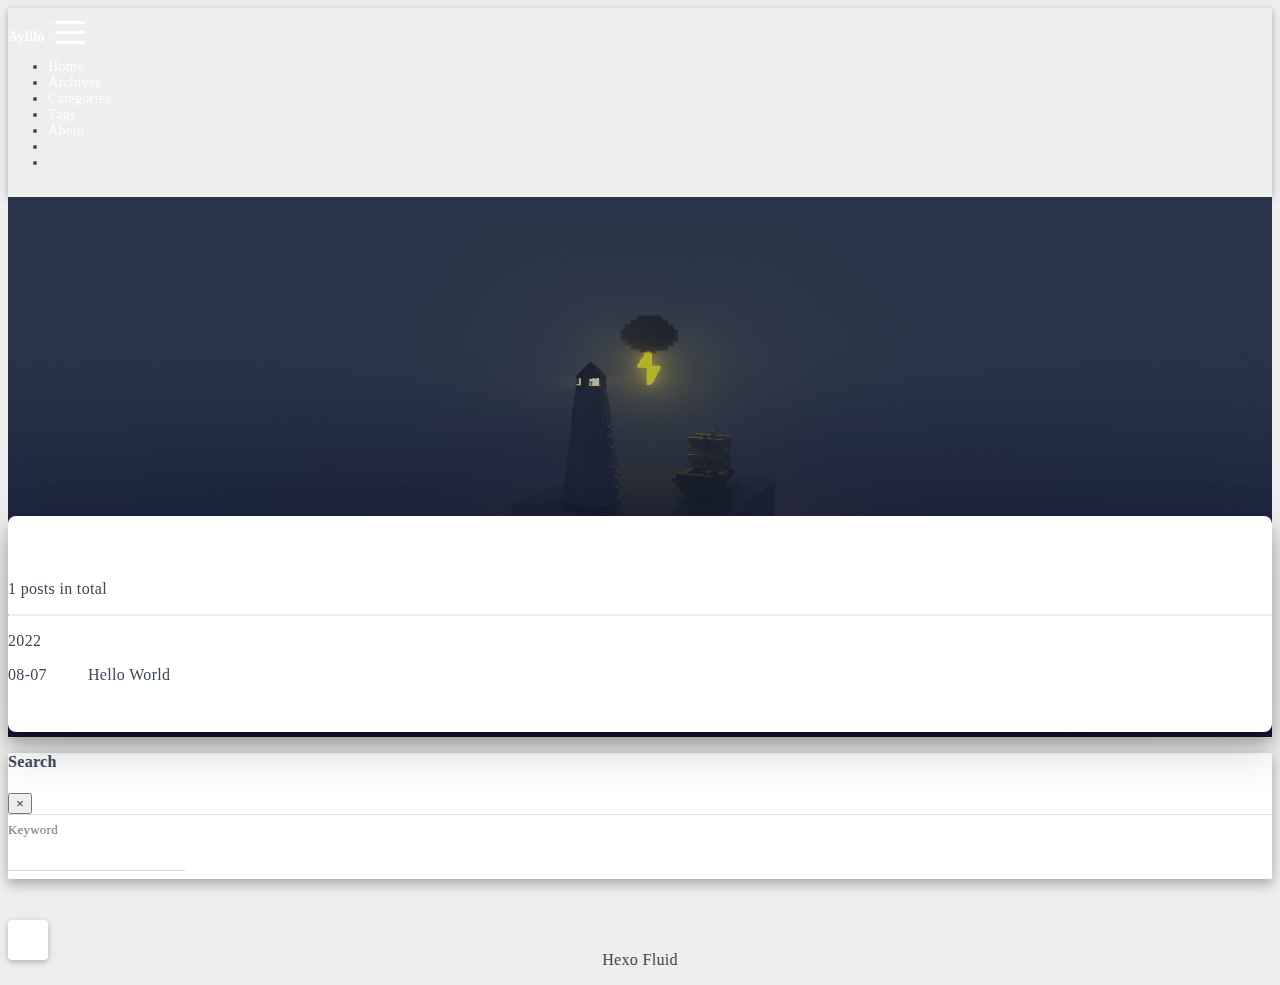
==== commit faea3924: "Site updated: 2022-08-08 00:33:28" ====
--- a/archives/index.html
+++ b/archives/index.html
@@ -12,21 +12,21 @@
   <meta name="viewport" content="width=device-width, initial-scale=1.0, maximum-scale=5.0, shrink-to-fit=no">
   <meta http-equiv="x-ua-compatible" content="ie=edge">
   
-  <meta name="theme-color" content="#2f4154">
-  <meta name="author" content="John Doe">
+  <meta name="theme-color" content="#447EA5">
+  <meta name="author" content="CYQ">
   <meta name="keywords" content="">
   
     <meta property="og:type" content="website">
 <meta property="og:title" content="Archives">
 <meta property="og:url" content="http://example.com/archives/index.html">
-<meta property="og:site_name" content="Hexo">
+<meta property="og:site_name" content="AYIILO">
 <meta property="og:locale" content="en_US">
-<meta property="article:author" content="John Doe">
+<meta property="article:author" content="CYQ">
 <meta name="twitter:card" content="summary_large_image">
   
   
   
-  <title>Archives - Hexo</title>
+  <title>Archives - AYIILO</title>
 
   <link  rel="stylesheet" href="https://lib.baomitu.com/twitter-bootstrap/4.6.1/css/bootstrap.min.css" />
 
@@ -58,7 +58,7 @@
   <script id="fluid-configs">
     var Fluid = window.Fluid || {};
     Fluid.ctx = Object.assign({}, Fluid.ctx)
-    var CONFIG = {"hostname":"example.com","root":"/","version":"1.9.2","typing":{"enable":true,"typeSpeed":70,"cursorChar":"_","loop":false,"scope":[]},"anchorjs":{"enable":true,"element":"h1,h2,h3,h4,h5,h6","placement":"left","visible":"hover","icon":""},"progressbar":{"enable":true,"height_px":3,"color":"#29d","options":{"showSpinner":false,"trickleSpeed":100}},"code_language":{"enable":true,"default":"TEXT"},"copy_btn":true,"image_caption":{"enable":true},"image_zoom":{"enable":true,"img_url_replace":["",""]},"toc":{"enable":true,"placement":"right","headingSelector":"h1,h2,h3,h4,h5,h6","collapseDepth":0},"lazyload":{"enable":true,"loading_img":"/img/loading.gif","onlypost":false,"offset_factor":2},"web_analytics":{"enable":false,"follow_dnt":true,"baidu":null,"google":null,"gtag":null,"tencent":{"sid":null,"cid":null},"woyaola":null,"cnzz":null,"leancloud":{"app_id":null,"app_key":null,"server_url":null,"path":"window.location.pathname","ignore_local":false}},"search_path":"/local-search.xml"};
+    var CONFIG = {"hostname":"example.com","root":"/","version":"1.9.2","typing":{"enable":true,"typeSpeed":70,"cursorChar":"_","loop":true,"scope":[]},"anchorjs":{"enable":true,"element":"h1,h2,h3,h4,h5,h6","placement":"left","visible":"hover","icon":""},"progressbar":{"enable":true,"height_px":3,"color":"#29d","options":{"showSpinner":false,"trickleSpeed":100}},"code_language":{"enable":true,"default":"TEXT"},"copy_btn":true,"image_caption":{"enable":true},"image_zoom":{"enable":true,"img_url_replace":["",""]},"toc":{"enable":true,"placement":"right","headingSelector":"h1,h2,h3,h4,h5,h6","collapseDepth":0},"lazyload":{"enable":true,"loading_img":"/img/loading.gif","onlypost":false,"offset_factor":2},"web_analytics":{"enable":false,"follow_dnt":true,"baidu":null,"google":null,"gtag":null,"tencent":{"sid":null,"cid":null},"woyaola":null,"cnzz":null,"leancloud":{"app_id":null,"app_key":null,"server_url":null,"path":"window.location.pathname","ignore_local":false}},"search_path":"/local-search.xml"};
 
     if (CONFIG.web_analytics.follow_dnt) {
       var dntVal = navigator.doNotTrack || window.doNotTrack || navigator.msDoNotTrack;
@@ -84,7 +84,7 @@
   <nav id="navbar" class="navbar fixed-top  navbar-expand-lg navbar-dark scrolling-navbar">
   <div class="container">
     <a class="navbar-brand" href="/">
-      <strong>Fluid</strong>
+      <strong>Ayiilo</strong>
     </a>
 
     <button id="navbar-toggler-btn" class="navbar-toggler" type="button" data-toggle="collapse"
--- a/css/main.css
+++ b/css/main.css
@@ -837,7 +837,7 @@
   --link-hover-color: #30a9de;
   --link-hover-bg-color: #f8f9fa;
   --line-color: #eaecef;
-  --navbar-bg-color: #2f4154;
+  --navbar-bg-color: #447EA5;
   --navbar-text-color: #fff;
   --subtitle-color: #fff;
   --scrollbar-color: #c4c6c9;
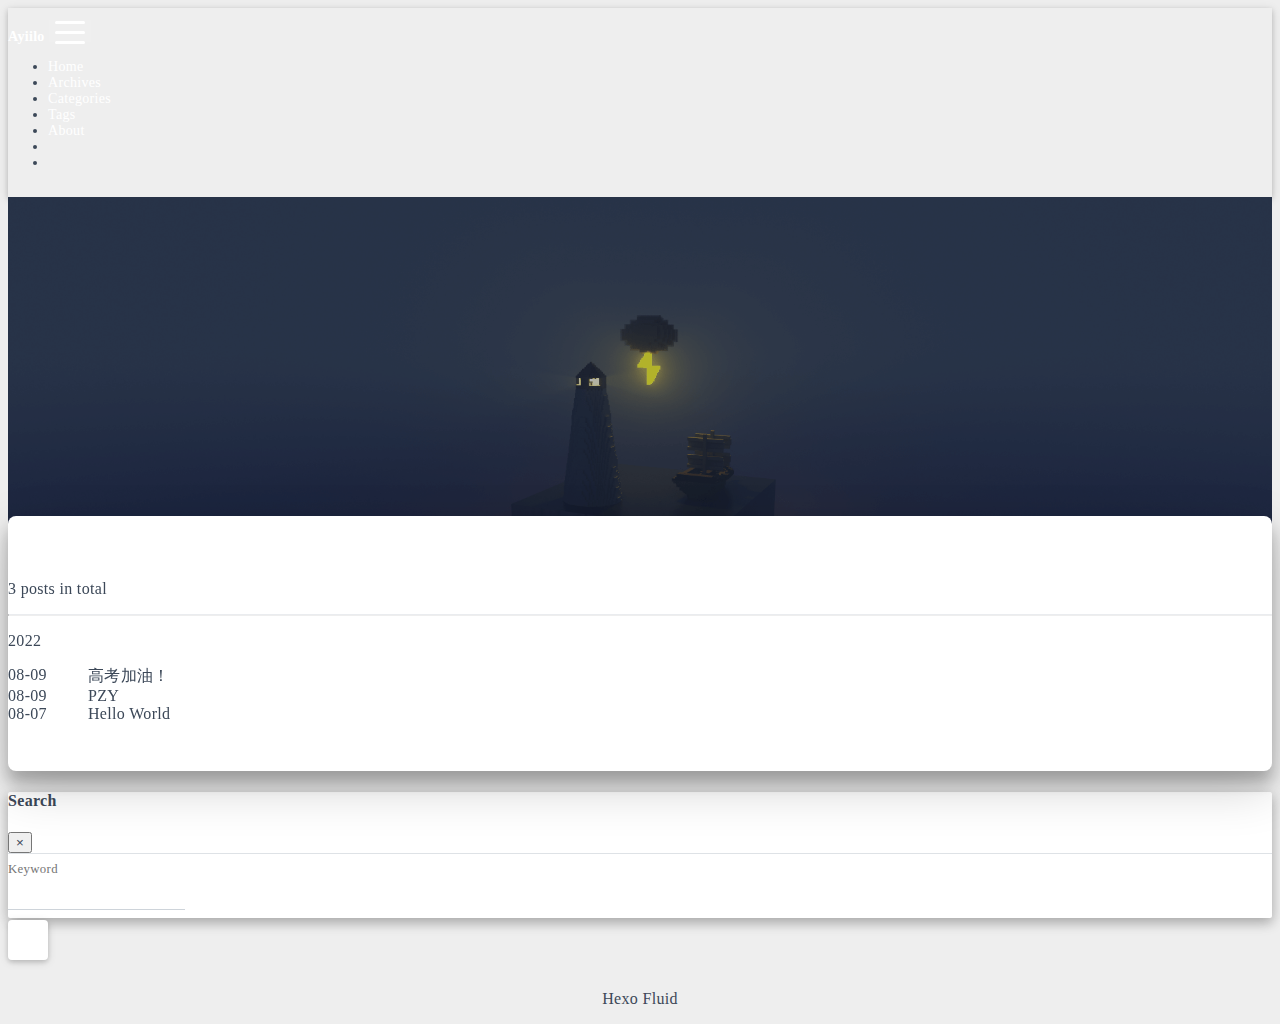
==== commit cae304b6: "Site updated: 2022-08-16 19:04:29" ====
--- a/archives/index.html
+++ b/archives/index.html
@@ -58,7 +58,7 @@
   <script id="fluid-configs">
     var Fluid = window.Fluid || {};
     Fluid.ctx = Object.assign({}, Fluid.ctx)
-    var CONFIG = {"hostname":"example.com","root":"/","version":"1.9.2","typing":{"enable":true,"typeSpeed":70,"cursorChar":"_","loop":true,"scope":[]},"anchorjs":{"enable":true,"element":"h1,h2,h3,h4,h5,h6","placement":"left","visible":"hover","icon":""},"progressbar":{"enable":true,"height_px":3,"color":"#29d","options":{"showSpinner":false,"trickleSpeed":100}},"code_language":{"enable":true,"default":"TEXT"},"copy_btn":true,"image_caption":{"enable":true},"image_zoom":{"enable":true,"img_url_replace":["",""]},"toc":{"enable":true,"placement":"right","headingSelector":"h1,h2,h3,h4,h5,h6","collapseDepth":0},"lazyload":{"enable":true,"loading_img":"/img/loading.gif","onlypost":false,"offset_factor":2},"web_analytics":{"enable":false,"follow_dnt":true,"baidu":null,"google":null,"gtag":null,"tencent":{"sid":null,"cid":null},"woyaola":null,"cnzz":null,"leancloud":{"app_id":null,"app_key":null,"server_url":null,"path":"window.location.pathname","ignore_local":false}},"search_path":"/local-search.xml"};
+    var CONFIG = {"hostname":"example.com","root":"/","version":"1.9.2","typing":{"enable":true,"typeSpeed":70,"cursorChar":"_","loop":true,"scope":[]},"anchorjs":{"enable":true,"element":"h1,h2,h3,h4,h5,h6","placement":"left","visible":"hover","icon":""},"progressbar":{"enable":true,"height_px":3,"color":"#29d","options":{"showSpinner":false,"trickleSpeed":100}},"code_language":{"enable":true,"default":"TEXT"},"copy_btn":true,"image_caption":{"enable":true},"image_zoom":{"enable":true,"img_url_replace":["",""]},"toc":{"enable":true,"placement":"right","headingSelector":"h1,h2,h3,h4,h5,h6","collapseDepth":0},"lazyload":{"enable":true,"loading_img":"/img/loading.gif","onlypost":false,"offset_factor":2},"web_analytics":{"enable":true,"follow_dnt":true,"baidu":null,"google":null,"gtag":null,"tencent":{"sid":null,"cid":null},"woyaola":null,"cnzz":null,"leancloud":{"app_id":null,"app_key":null,"server_url":null,"path":"window.location.pathname","ignore_local":false}},"search_path":"/local-search.xml"};
 
     if (CONFIG.web_analytics.follow_dnt) {
       var dntVal = navigator.doNotTrack || window.doNotTrack || navigator.msDoNotTrack;
@@ -69,6 +69,21 @@
   <script  src="/js/color-schema.js" ></script>
   
 
+  
+
+  
+
+  
+
+  
+
+  
+
+  
+
+  
+
+
 
   
 <meta name="generator" content="Hexo 6.2.0"></head>
@@ -213,13 +228,25 @@
                 
 
 <div class="list-group">
-  <p class="h4">1 posts in total</p>
+  <p class="h4">3 posts in total</p>
   <hr>
   
   
     
       
       <p class="h5">2022</p>
+    
+    <a href="/2022/08/09/%E9%AB%98%E8%80%83%E5%8A%A0%E6%B2%B9%EF%BC%81/" class="list-group-item list-group-item-action">
+      <time>08-09</time>
+      <div class="list-group-item-title">高考加油！</div>
+    </a>
+  
+    
+    <a href="/2022/08/09/PZY/" class="list-group-item list-group-item-action">
+      <time>08-09</time>
+      <div class="list-group-item-title">PZY</div>
+    </a>
+  
     
     <a href="/2022/08/07/hello-world/" class="list-group-item list-group-item-action">
       <time>08-07</time>
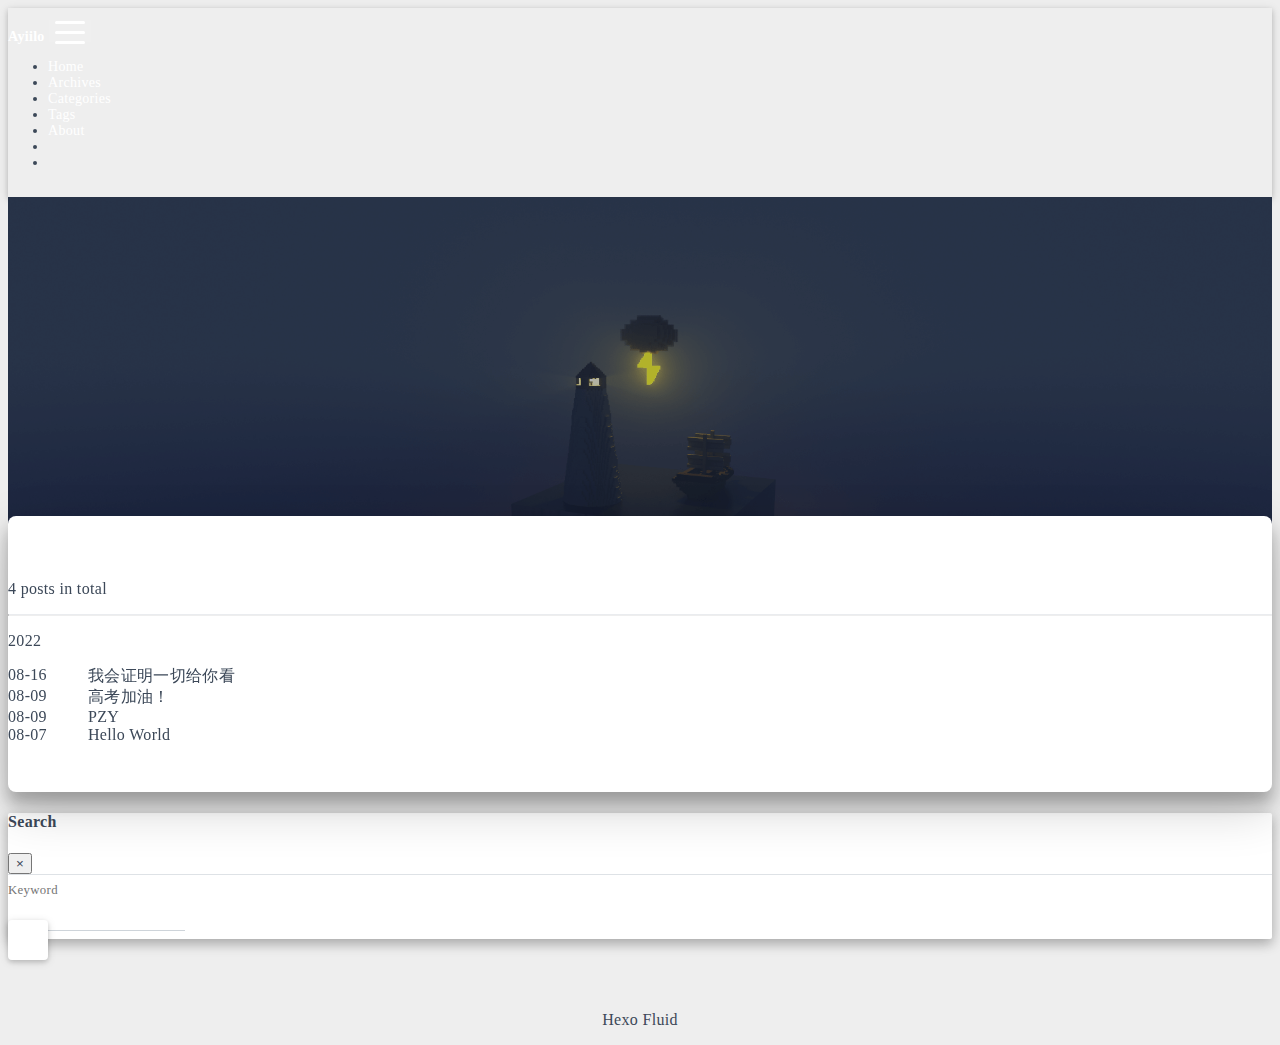
==== commit 348f5f97: "Site updated: 2022-08-16 22:30:46" ====
--- a/archives/index.html
+++ b/archives/index.html
@@ -228,13 +228,19 @@
                 
 
 <div class="list-group">
-  <p class="h4">3 posts in total</p>
+  <p class="h4">4 posts in total</p>
   <hr>
   
   
     
       
       <p class="h5">2022</p>
+    
+    <a href="/2022/08/16/%E6%88%91%E4%BC%9A%E8%AF%81%E6%98%8E%E4%B8%80%E5%88%87%E7%BB%99%E4%BD%A0%E7%9C%8B/" class="list-group-item list-group-item-action">
+      <time>08-16</time>
+      <div class="list-group-item-title">我会证明一切给你看</div>
+    </a>
+  
     
     <a href="/2022/08/09/%E9%AB%98%E8%80%83%E5%8A%A0%E6%B2%B9%EF%BC%81/" class="list-group-item list-group-item-action">
       <time>08-09</time>
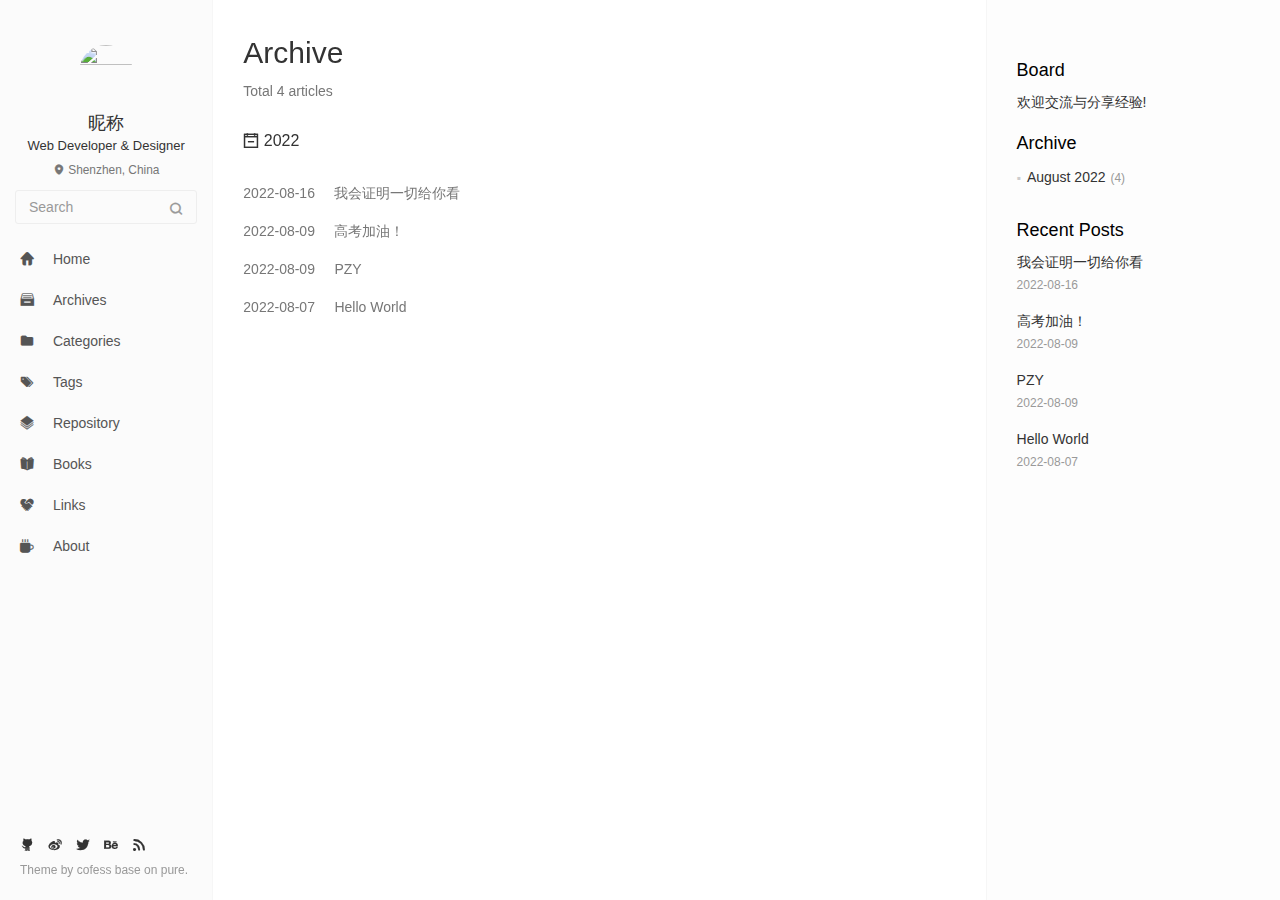
==== commit b66fd457: "Site updated: 2022-08-16 22:48:19" ====
--- a/archives/index.html
+++ b/archives/index.html
@@ -1,384 +1,449 @@
-
-
 <!DOCTYPE html>
-<html lang="en" data-default-color-scheme=auto>
-
-
-
+<html lang=en>
 <head>
-  <meta charset="UTF-8">
-  <link rel="apple-touch-icon" sizes="76x76" href="/img/fluid.png">
-  <link rel="icon" href="/img/fluid.png">
-  <meta name="viewport" content="width=device-width, initial-scale=1.0, maximum-scale=5.0, shrink-to-fit=no">
-  <meta http-equiv="x-ua-compatible" content="ie=edge">
-  
-  <meta name="theme-color" content="#447EA5">
-  <meta name="author" content="CYQ">
-  <meta name="keywords" content="">
-  
-    <meta property="og:type" content="website">
-<meta property="og:title" content="Archives">
+  <meta charset="utf-8">
+  
+  <meta http-equiv="X-UA-Compatible" content="IE=edge,chrome=1">
+  <meta name="viewport" content="width=device-width, initial-scale=1, maximum-scale=1, minimum-scale=1, user-scalable=no, minimal-ui">
+  <meta name="renderer" content="webkit">
+  <meta http-equiv="Cache-Control" content="no-transform" />
+  <meta http-equiv="Cache-Control" content="no-siteapp" />
+  <meta name="apple-mobile-web-app-capable" content="yes">
+  <meta name="apple-mobile-web-app-status-bar-style" content="black">
+  <meta name="format-detection" content="telephone=no,email=no,adress=no">
+  <!-- Color theme for statusbar -->
+  <meta name="theme-color" content="#000000" />
+  <!-- 强制页面在当前窗口以独立页面显示,防止别人在框架里调用页面 -->
+  <meta http-equiv="window-target" content="_top" />
+  
+  
+  <title>Archive | Hexo</title>
+  <meta property="og:type" content="website">
+<meta property="og:title" content="AYIILO">
 <meta property="og:url" content="http://example.com/archives/index.html">
 <meta property="og:site_name" content="AYIILO">
 <meta property="og:locale" content="en_US">
 <meta property="article:author" content="CYQ">
-<meta name="twitter:card" content="summary_large_image">
-  
-  
-  
-  <title>Archives - AYIILO</title>
-
-  <link  rel="stylesheet" href="https://lib.baomitu.com/twitter-bootstrap/4.6.1/css/bootstrap.min.css" />
-
-
-
-
-
-<!-- 主题依赖的图标库，不要自行修改 -->
-<!-- Do not modify the link that theme dependent icons -->
-
-<link rel="stylesheet" href="//at.alicdn.com/t/font_1749284_hj8rtnfg7um.css">
-
-
-
-<link rel="stylesheet" href="//at.alicdn.com/t/font_1736178_lbnruvf0jn.css">
-
-
-<link  rel="stylesheet" href="/css/main.css" />
-
-
-  <link id="highlight-css" rel="stylesheet" href="/css/highlight.css" />
-  
-    <link id="highlight-css-dark" rel="stylesheet" href="/css/highlight-dark.css" />
-  
-
-
-
-
-  <script id="fluid-configs">
-    var Fluid = window.Fluid || {};
-    Fluid.ctx = Object.assign({}, Fluid.ctx)
-    var CONFIG = {"hostname":"example.com","root":"/","version":"1.9.2","typing":{"enable":true,"typeSpeed":70,"cursorChar":"_","loop":true,"scope":[]},"anchorjs":{"enable":true,"element":"h1,h2,h3,h4,h5,h6","placement":"left","visible":"hover","icon":""},"progressbar":{"enable":true,"height_px":3,"color":"#29d","options":{"showSpinner":false,"trickleSpeed":100}},"code_language":{"enable":true,"default":"TEXT"},"copy_btn":true,"image_caption":{"enable":true},"image_zoom":{"enable":true,"img_url_replace":["",""]},"toc":{"enable":true,"placement":"right","headingSelector":"h1,h2,h3,h4,h5,h6","collapseDepth":0},"lazyload":{"enable":true,"loading_img":"/img/loading.gif","onlypost":false,"offset_factor":2},"web_analytics":{"enable":true,"follow_dnt":true,"baidu":null,"google":null,"gtag":null,"tencent":{"sid":null,"cid":null},"woyaola":null,"cnzz":null,"leancloud":{"app_id":null,"app_key":null,"server_url":null,"path":"window.location.pathname","ignore_local":false}},"search_path":"/local-search.xml"};
-
-    if (CONFIG.web_analytics.follow_dnt) {
-      var dntVal = navigator.doNotTrack || window.doNotTrack || navigator.msDoNotTrack;
-      Fluid.ctx.dnt = dntVal && (dntVal.startsWith('1') || dntVal.startsWith('yes') || dntVal.startsWith('on'));
-    }
-  </script>
-  <script  src="/js/utils.js" ></script>
-  <script  src="/js/color-schema.js" ></script>
-  
-
-  
-
-  
-
-  
-
-  
-
-  
-
-  
-
-  
-
-
-
+<meta name="twitter:card" content="summary">
+  <!-- Canonical links -->
+  <link rel="canonical" href="http://example.com/archives/index.html">
+  
+    <link rel="alternate" href="/atom.xml" title="AYIILO" type="application/atom+xml">
+  
+  
+    <link rel="icon" href="/favicon.png" type="image/x-icon">
+  
+  
+<link rel="stylesheet" href="/css/style.css">
+
+  
+  
+  
   
 <meta name="generator" content="Hexo 6.2.0"></head>
 
 
-<body>
-  
-
-  <header>
-    
-
-<div class="header-inner" style="height: 60vh;">
-  <nav id="navbar" class="navbar fixed-top  navbar-expand-lg navbar-dark scrolling-navbar">
-  <div class="container">
-    <a class="navbar-brand" href="/">
-      <strong>Ayiilo</strong>
-    </a>
-
-    <button id="navbar-toggler-btn" class="navbar-toggler" type="button" data-toggle="collapse"
-            data-target="#navbarSupportedContent"
-            aria-controls="navbarSupportedContent" aria-expanded="false" aria-label="Toggle navigation">
-      <div class="animated-icon"><span></span><span></span><span></span></div>
-    </button>
-
-    <!-- Collapsible content -->
-    <div class="collapse navbar-collapse" id="navbarSupportedContent">
-      <ul class="navbar-nav ml-auto text-center">
-        
-          
-          
-          
-          
-            <li class="nav-item">
-              <a class="nav-link" href="/">
-                <i class="iconfont icon-home-fill"></i>
-                Home
-              </a>
-            </li>
-          
-        
-          
-          
-          
-          
-            <li class="nav-item">
-              <a class="nav-link" href="/archives/">
-                <i class="iconfont icon-archive-fill"></i>
-                Archives
-              </a>
-            </li>
-          
-        
-          
-          
-          
-          
-            <li class="nav-item">
-              <a class="nav-link" href="/categories/">
-                <i class="iconfont icon-category-fill"></i>
-                Categories
-              </a>
-            </li>
-          
-        
-          
-          
-          
-          
-            <li class="nav-item">
-              <a class="nav-link" href="/tags/">
-                <i class="iconfont icon-tags-fill"></i>
-                Tags
-              </a>
-            </li>
-          
-        
-          
-          
-          
-          
-            <li class="nav-item">
-              <a class="nav-link" href="/about/">
-                <i class="iconfont icon-user-fill"></i>
-                About
-              </a>
-            </li>
-          
-        
-        
-          <li class="nav-item" id="search-btn">
-            <a class="nav-link" target="_self" href="javascript:;" data-toggle="modal" data-target="#modalSearch" aria-label="Search">
-              &nbsp;<i class="iconfont icon-search"></i>&nbsp;
-            </a>
+<body class="main-center" itemscope itemtype="http://schema.org/WebPage">
+  <header class="header" itemscope itemtype="http://schema.org/WPHeader">
+  <div class="slimContent">
+    <div class="navbar-header">
+      
+      
+      <div class="profile-block text-center">
+        <a id="avatar" href="https://github.com/cofess" target="_blank">
+          <img class="img-circle img-rotate" src="/images/avatar.jpg" width="200" height="200">
+        </a>
+        <h2 id="name" class="hidden-xs hidden-sm">昵称</h2>
+        <h3 id="title" class="hidden-xs hidden-sm hidden-md">Web Developer &amp; Designer</h3>
+        <small id="location" class="text-muted hidden-xs hidden-sm"><i class="icon icon-map-marker"></i> Shenzhen, China</small>
+      </div>
+      
+      <div class="search" id="search-form-wrap">
+
+    <form class="search-form sidebar-form">
+        <div class="input-group">
+            <input type="text" class="search-form-input form-control" placeholder="Search" />
+            <span class="input-group-btn">
+                <button type="submit" class="search-form-submit btn btn-flat" onclick="return false;"><i class="icon icon-search"></i></button>
+            </span>
+        </div>
+    </form>
+    <div class="ins-search">
+  <div class="ins-search-mask"></div>
+  <div class="ins-search-container">
+    <div class="ins-input-wrapper">
+      <input type="text" class="ins-search-input" placeholder="Type something..." x-webkit-speech />
+      <button type="button" class="close ins-close ins-selectable" data-dismiss="modal" aria-label="Close"><span aria-hidden="true">×</span></button>
+    </div>
+    <div class="ins-section-wrapper">
+      <div class="ins-section-container"></div>
+    </div>
+  </div>
+</div>
+
+
+</div>
+      <button class="navbar-toggle collapsed" type="button" data-toggle="collapse" data-target="#main-navbar" aria-controls="main-navbar" aria-expanded="false">
+        <span class="sr-only">Toggle navigation</span>
+        <span class="icon-bar"></span>
+        <span class="icon-bar"></span>
+        <span class="icon-bar"></span>
+      </button>
+    </div>
+    <nav id="main-navbar" class="collapse navbar-collapse" itemscope itemtype="http://schema.org/SiteNavigationElement" role="navigation">
+      <ul class="nav navbar-nav main-nav ">
+        
+        
+        <li class="menu-item menu-item-home">
+          <a href="/.">
+            
+            <i class="icon icon-home-fill"></i>
+            
+            <span class="menu-title">Home</span>
+          </a>
+        </li>
+        
+        
+        <li class="menu-item menu-item-archives">
+          <a href="/archives">
+            
+            <i class="icon icon-archives-fill"></i>
+            
+            <span class="menu-title">Archives</span>
+          </a>
+        </li>
+        
+        
+        <li class="menu-item menu-item-categories">
+          <a href="/categories">
+            
+            <i class="icon icon-folder"></i>
+            
+            <span class="menu-title">Categories</span>
+          </a>
+        </li>
+        
+        
+        <li class="menu-item menu-item-tags">
+          <a href="/tags">
+            
+            <i class="icon icon-tags"></i>
+            
+            <span class="menu-title">Tags</span>
+          </a>
+        </li>
+        
+        
+        <li class="menu-item menu-item-repository">
+          <a href="/repository">
+            
+            <i class="icon icon-project"></i>
+            
+            <span class="menu-title">Repository</span>
+          </a>
+        </li>
+        
+        
+        <li class="menu-item menu-item-books">
+          <a href="/books">
+            
+            <i class="icon icon-book-fill"></i>
+            
+            <span class="menu-title">Books</span>
+          </a>
+        </li>
+        
+        
+        <li class="menu-item menu-item-links">
+          <a href="/links">
+            
+            <i class="icon icon-friendship"></i>
+            
+            <span class="menu-title">Links</span>
+          </a>
+        </li>
+        
+        
+        <li class="menu-item menu-item-about">
+          <a href="/about">
+            
+            <i class="icon icon-cup-fill"></i>
+            
+            <span class="menu-title">About</span>
+          </a>
+        </li>
+        
+      </ul>
+      
+	
+    <ul class="social-links">
+    	
+        <li><a href="https://github.com/cofess" target="_blank" title="Github" data-toggle=tooltip data-placement=top><i class="icon icon-github"></i></a></li>
+        
+        <li><a href="http://weibo.com/cofess" target="_blank" title="Weibo" data-toggle=tooltip data-placement=top><i class="icon icon-weibo"></i></a></li>
+        
+        <li><a href="https://twitter.com/iwebued" target="_blank" title="Twitter" data-toggle=tooltip data-placement=top><i class="icon icon-twitter"></i></a></li>
+        
+        <li><a href="https://www.behance.net/cofess" target="_blank" title="Behance" data-toggle=tooltip data-placement=top><i class="icon icon-behance"></i></a></li>
+        
+        <li><a href="/atom.xml" target="_blank" title="Rss" data-toggle=tooltip data-placement=top><i class="icon icon-rss"></i></a></li>
+        
+    </ul>
+
+    </nav>
+  </div>
+</header>
+
+  
+    <aside class="sidebar" itemscope itemtype="http://schema.org/WPSideBar">
+  <div class="slimContent">
+    
+      <div class="widget">
+    <h3 class="widget-title">Board</h3>
+    <div class="widget-body">
+        <div id="board">
+            <div class="content">
+                <p>欢迎交流与分享经验!</p>
+            </div>
+        </div>
+    </div>
+</div>
+
+    
+      
+
+    
+      
+
+    
+      
+    
+      
+  <div class="widget">
+    <h3 class="widget-title">Archive</h3>
+    <div class="widget-body">
+      <ul class="archive-list"><li class="archive-list-item"><a class="archive-list-link" href="/archives/2022/08/">August 2022</a><span class="archive-list-count">4</span></li></ul>
+    </div>
+  </div>
+
+
+    
+      
+  <div class="widget">
+    <h3 class="widget-title">Recent Posts</h3>
+    <div class="widget-body">
+      <ul class="recent-post-list list-unstyled no-thumbnail">
+        
+          <li>
+            
+            <div class="item-inner">
+              <p class="item-category">
+                
+              </p>
+              <p class="item-title">
+                <a href="/2022/08/16/%E6%88%91%E4%BC%9A%E8%AF%81%E6%98%8E%E4%B8%80%E5%88%87%E7%BB%99%E4%BD%A0%E7%9C%8B/" class="title">我会证明一切给你看</a>
+              </p>
+              <p class="item-date">
+                <time datetime="2022-08-16T11:01:16.000Z" itemprop="datePublished">2022-08-16</time>
+              </p>
+            </div>
           </li>
           
-        
-        
-          <li class="nav-item" id="color-toggle-btn">
-            <a class="nav-link" target="_self" href="javascript:;" aria-label="Color Toggle">&nbsp;<i
-                class="iconfont icon-dark" id="color-toggle-icon"></i>&nbsp;</a>
+          <li>
+            
+            <div class="item-inner">
+              <p class="item-category">
+                
+              </p>
+              <p class="item-title">
+                <a href="/2022/08/09/%E9%AB%98%E8%80%83%E5%8A%A0%E6%B2%B9%EF%BC%81/" class="title">高考加油！</a>
+              </p>
+              <p class="item-date">
+                <time datetime="2022-08-09T01:49:03.000Z" itemprop="datePublished">2022-08-09</time>
+              </p>
+            </div>
           </li>
-        
+          
+          <li>
+            
+            <div class="item-inner">
+              <p class="item-category">
+                
+              </p>
+              <p class="item-title">
+                <a href="/2022/08/09/PZY/" class="title">PZY</a>
+              </p>
+              <p class="item-date">
+                <time datetime="2022-08-09T01:21:34.000Z" itemprop="datePublished">2022-08-09</time>
+              </p>
+            </div>
+          </li>
+          
+          <li>
+            
+            <div class="item-inner">
+              <p class="item-category">
+                
+              </p>
+              <p class="item-title">
+                <a href="/2022/08/07/hello-world/" class="title">Hello World</a>
+              </p>
+              <p class="item-date">
+                <time datetime="2022-08-07T15:39:39.489Z" itemprop="datePublished">2022-08-07</time>
+              </p>
+            </div>
+          </li>
+          
       </ul>
     </div>
   </div>
-</nav>
-
-  
-
-<div id="banner" class="banner" parallax=true
-     style="background: url('/img/default.png') no-repeat center center; background-size: cover;">
-  <div class="full-bg-img">
-    <div class="mask flex-center" style="background-color: rgba(0, 0, 0, 0.3)">
-      <div class="banner-text text-center fade-in-up">
-        <div class="h2">
-          
-            <span id="subtitle" data-typed-text="Archives"></span>
-          
+  
+
+    
+  </div>
+</aside>
+
+  
+  
+<main class="main" role="main">
+  	<article class="content article article-archives article-type-list" itemscope="">
+	    <header class="article-header">
+	      <h1 itemprop="title">Archive</h1>
+	      <p class="text-muted">Total 4 articles</p>
+	    </header>
+	    <div class="article-body">
+	      
+  
+  
+    
+    
+      
+      
+      <section class="panel panel-default b-no">
+        <div class="panel-heading" role="tab">
+          <h3 class="panel-title">
+            <a data-toggle="collapse" href="#collapse2022" aria-expanded="true">
+              <i class="icon icon-calendar-plus text-active"></i><i class="icon icon-calendar-minus text"></i>
+              2022
+            </a>
+            <!-- <a href="/archives/2022" class="archive-year">2022</a> -->
+          </h3>
         </div>
-
-        
-      </div>
-
-      
-    </div>
-  </div>
-</div>
-
-</div>
-
-  </header>
-
-  <main>
-    
-      <div class="container nopadding-x-md">
-        <div id="board"
-          >
-          
-          <div class="container">
-            <div class="row">
-              <div class="col-12 col-md-10 m-auto">
-                
-
-<div class="list-group">
-  <p class="h4">4 posts in total</p>
-  <hr>
-  
-  
-    
-      
-      <p class="h5">2022</p>
-    
-    <a href="/2022/08/16/%E6%88%91%E4%BC%9A%E8%AF%81%E6%98%8E%E4%B8%80%E5%88%87%E7%BB%99%E4%BD%A0%E7%9C%8B/" class="list-group-item list-group-item-action">
-      <time>08-16</time>
-      <div class="list-group-item-title">我会证明一切给你看</div>
-    </a>
-  
-    
-    <a href="/2022/08/09/%E9%AB%98%E8%80%83%E5%8A%A0%E6%B2%B9%EF%BC%81/" class="list-group-item list-group-item-action">
-      <time>08-09</time>
-      <div class="list-group-item-title">高考加油！</div>
-    </a>
-  
-    
-    <a href="/2022/08/09/PZY/" class="list-group-item list-group-item-action">
-      <time>08-09</time>
-      <div class="list-group-item-title">PZY</div>
-    </a>
-  
-    
-    <a href="/2022/08/07/hello-world/" class="list-group-item list-group-item-action">
-      <time>08-07</time>
-      <div class="list-group-item-title">Hello World</div>
-    </a>
-  
-</div>
-
-
-
-
-
-              </div>
-            </div>
-          </div>
+        <div id="collapse2022" class="panel-collapse collapse in" role="tabpanel" aria-labelledby="heading2022">
+        <div class="panel-body">
+          <div class="collection">
+    
+    
+<a href="/2022/08/16/%E6%88%91%E4%BC%9A%E8%AF%81%E6%98%8E%E4%B8%80%E5%88%87%E7%BB%99%E4%BD%A0%E7%9C%8B/" class="collection-item"   itemprop="url">
+  <time datetime="2022-08-16T11:01:16.000Z" itemprop="datePublished">2022-08-16</time>
+  <span>&nbsp;&nbsp;&nbsp;</span> 我会证明一切给你看
+</a>
+
+
+  
+    
+    
+    
+<a href="/2022/08/09/%E9%AB%98%E8%80%83%E5%8A%A0%E6%B2%B9%EF%BC%81/" class="collection-item"   itemprop="url">
+  <time datetime="2022-08-09T01:49:03.000Z" itemprop="datePublished">2022-08-09</time>
+  <span>&nbsp;&nbsp;&nbsp;</span> 高考加油！
+</a>
+
+
+  
+    
+    
+    
+<a href="/2022/08/09/PZY/" class="collection-item"   itemprop="url">
+  <time datetime="2022-08-09T01:21:34.000Z" itemprop="datePublished">2022-08-09</time>
+  <span>&nbsp;&nbsp;&nbsp;</span> PZY
+</a>
+
+
+  
+    
+    
+    
+<a href="/2022/08/07/hello-world/" class="collection-item"   itemprop="url">
+  <time datetime="2022-08-07T15:39:39.489Z" itemprop="datePublished">2022-08-07</time>
+  <span>&nbsp;&nbsp;&nbsp;</span> Hello World
+</a>
+
+
+  
+  
+    </div></div></div></section>
+  
+
+	    </div>
+  	</article>
+  	 	
+</main>
+
+  <footer class="footer" itemscope itemtype="http://schema.org/WPFooter">
+	
+	
+    <ul class="social-links">
+    	
+        <li><a href="https://github.com/cofess" target="_blank" title="Github" data-toggle=tooltip data-placement=top><i class="icon icon-github"></i></a></li>
+        
+        <li><a href="http://weibo.com/cofess" target="_blank" title="Weibo" data-toggle=tooltip data-placement=top><i class="icon icon-weibo"></i></a></li>
+        
+        <li><a href="https://twitter.com/iwebued" target="_blank" title="Twitter" data-toggle=tooltip data-placement=top><i class="icon icon-twitter"></i></a></li>
+        
+        <li><a href="https://www.behance.net/cofess" target="_blank" title="Behance" data-toggle=tooltip data-placement=top><i class="icon icon-behance"></i></a></li>
+        
+        <li><a href="/atom.xml" target="_blank" title="Rss" data-toggle=tooltip data-placement=top><i class="icon icon-rss"></i></a></li>
+        
+    </ul>
+
+    <div class="copyright">
+    	
+        <div class="publishby">
+        	Theme by <a href="https://github.com/cofess" target="_blank"> cofess </a>base on <a href="https://github.com/cofess/hexo-theme-pure" target="_blank">pure</a>.
         </div>
-      </div>
-    
-
-    
-      <a id="scroll-top-button" aria-label="TOP" href="#" role="button">
-        <i class="iconfont icon-arrowup" aria-hidden="true"></i>
-      </a>
-    
-
-    
-      <div class="modal fade" id="modalSearch" tabindex="-1" role="dialog" aria-labelledby="ModalLabel"
-     aria-hidden="true">
-  <div class="modal-dialog modal-dialog-scrollable modal-lg" role="document">
-    <div class="modal-content">
-      <div class="modal-header text-center">
-        <h4 class="modal-title w-100 font-weight-bold">Search</h4>
-        <button type="button" id="local-search-close" class="close" data-dismiss="modal" aria-label="Close">
-          <span aria-hidden="true">&times;</span>
-        </button>
-      </div>
-      <div class="modal-body mx-3">
-        <div class="md-form mb-5">
-          <input type="text" id="local-search-input" class="form-control validate">
-          <label data-error="x" data-success="v" for="local-search-input">Keyword</label>
-        </div>
-        <div class="list-group" id="local-search-result"></div>
-      </div>
-    </div>
-  </div>
-</div>
-
-    
-
-    
-  </main>
-
-  <footer>
-    <div class="footer-inner">
-  
-    <div class="footer-content">
-       <a href="https://hexo.io" target="_blank" rel="nofollow noopener"><span>Hexo</span></a> <i class="iconfont icon-love"></i> <a href="https://github.com/fluid-dev/hexo-theme-fluid" target="_blank" rel="nofollow noopener"><span>Fluid</span></a> 
-    </div>
-  
-  
-  
-  
-</div>
-
-  </footer>
-
-  <!-- Scripts -->
-  
-  <script  src="https://lib.baomitu.com/nprogress/0.2.0/nprogress.min.js" ></script>
-  <link  rel="stylesheet" href="https://lib.baomitu.com/nprogress/0.2.0/nprogress.min.css" />
-
-  <script>
-    NProgress.configure({"showSpinner":false,"trickleSpeed":100})
-    NProgress.start()
-    window.addEventListener('load', function() {
-      NProgress.done();
-    })
-  </script>
-
-
-<script  src="https://lib.baomitu.com/jquery/3.6.0/jquery.min.js" ></script>
-<script  src="https://lib.baomitu.com/twitter-bootstrap/4.6.1/js/bootstrap.min.js" ></script>
-<script  src="/js/events.js" ></script>
-<script  src="/js/plugins.js" ></script>
-
-
-  <script  src="https://lib.baomitu.com/typed.js/2.0.12/typed.min.js" ></script>
-  <script>
-    (function (window, document) {
-      var typing = Fluid.plugins.typing;
-      var subtitle = document.getElementById('subtitle');
-      if (!subtitle || !typing) {
-        return;
-      }
-      var text = subtitle.getAttribute('data-typed-text');
-      
-        typing(text);
-      
-    })(window, document);
-  </script>
-
-
-
-
-  
-    <script  src="/js/img-lazyload.js" ></script>
-  
-
-
-
-
-  <script  src="/js/local-search.js" ></script>
-
-
-
-
-
-<!-- 主题的启动项，将它保持在最底部 -->
-<!-- the boot of the theme, keep it at the bottom -->
-<script  src="/js/boot.js" ></script>
-
-
-  
-
-  <noscript>
-    <div class="noscript-warning">Blog works best with JavaScript enabled</div>
-  </noscript>
+    </div>
+</footer>
+  <script src="//cdn.jsdelivr.net/npm/jquery@1.12.4/dist/jquery.min.js"></script>
+<script>
+window.jQuery || document.write('<script src="js/jquery.min.js"><\/script>')
+</script>
+
+<script src="/js/plugin.min.js"></script>
+
+
+<script src="/js/application.js"></script>
+
+
+    <script>
+(function (window) {
+    var INSIGHT_CONFIG = {
+        TRANSLATION: {
+            POSTS: 'Posts',
+            PAGES: 'Pages',
+            CATEGORIES: 'Categories',
+            TAGS: 'Tags',
+            UNTITLED: '(Untitled)',
+        },
+        ROOT_URL: '/',
+        CONTENT_URL: '/content.json',
+    };
+    window.INSIGHT_CONFIG = INSIGHT_CONFIG;
+})(window);
+</script>
+
+<script src="/js/insight.js"></script>
+
+
+
+
+
+
+
+
+
+
+
+
 </body>
-</html>
+</html>--- a/css/style.css
+++ b/css/style.css
@@ -0,0 +1,9215 @@
+@charset "UTF-8";
+
+/**
+ * global variables and mixins
+ */
+
+/**
+ * font family
+ */
+
+/**
+ * 
+ */
+
+/* Mixins */
+
+/**
+ * bootstrap
+ */
+
+/*!
+ * Bootstrap v3.3.7 (http://getbootstrap.com)
+ * Copyright 2011-2016 Twitter, Inc.
+ * Licensed under MIT (https://github.com/twbs/bootstrap/blob/master/LICENSE)
+ */
+
+/*! normalize.css v3.0.3 | MIT License | github.com/necolas/normalize.css */
+
+html {
+  font-family: sans-serif;
+  -ms-text-size-adjust: 100%;
+  -webkit-text-size-adjust: 100%;
+}
+
+body {
+  margin: 0;
+}
+
+article,
+aside,
+details,
+figcaption,
+figure,
+footer,
+header,
+hgroup,
+main,
+menu,
+nav,
+section,
+summary {
+  display: block;
+}
+
+audio,
+canvas,
+progress,
+video {
+  display: inline-block;
+  vertical-align: baseline;
+}
+
+audio:not([controls]) {
+  display: none;
+  height: 0;
+}
+
+[hidden],
+template {
+  display: none;
+}
+
+a {
+  background-color: transparent;
+}
+
+a:active,
+a:hover {
+  outline: 0;
+}
+
+abbr[title] {
+  border-bottom: 1px dotted;
+}
+
+b,
+strong {
+  font-weight: bold;
+}
+
+dfn {
+  font-style: italic;
+}
+
+h1 {
+  font-size: 2em;
+  margin: 0.67em 0;
+}
+
+mark {
+  background: #ff0;
+  color: #000;
+}
+
+small {
+  font-size: 80%;
+}
+
+sub,
+sup {
+  font-size: 75%;
+  line-height: 0;
+  position: relative;
+  vertical-align: baseline;
+}
+
+sup {
+  top: -0.5em;
+}
+
+sub {
+  bottom: -0.25em;
+}
+
+img {
+  border: 0;
+}
+
+svg:not(:root) {
+  overflow: hidden;
+}
+
+figure {
+  margin: 1em 40px;
+}
+
+hr {
+  -webkit-box-sizing: content-box;
+  box-sizing: content-box;
+  height: 0;
+}
+
+pre {
+  overflow: auto;
+}
+
+code,
+kbd,
+pre,
+samp {
+  font-family: monospace,monospace;
+  font-size: 1em;
+}
+
+button,
+input,
+optgroup,
+select,
+textarea {
+  color: inherit;
+  font: inherit;
+  margin: 0;
+}
+
+button {
+  overflow: visible;
+}
+
+button,
+select {
+  text-transform: none;
+}
+
+button,
+html input[type="button"],
+input[type="reset"],
+input[type="submit"] {
+  -webkit-appearance: button;
+  cursor: pointer;
+}
+
+button[disabled],
+html input[disabled] {
+  cursor: default;
+}
+
+button::-moz-focus-inner,
+input::-moz-focus-inner {
+  border: 0;
+  padding: 0;
+}
+
+input {
+  line-height: normal;
+}
+
+input[type="checkbox"],
+input[type="radio"] {
+  -webkit-box-sizing: border-box;
+  box-sizing: border-box;
+  padding: 0;
+}
+
+input[type="number"]::-webkit-inner-spin-button,
+input[type="number"]::-webkit-outer-spin-button {
+  height: auto;
+}
+
+input[type="search"] {
+  -webkit-appearance: textfield;
+  -webkit-box-sizing: content-box;
+  box-sizing: content-box;
+}
+
+input[type="search"]::-webkit-search-cancel-button,
+input[type="search"]::-webkit-search-decoration {
+  -webkit-appearance: none;
+}
+
+fieldset {
+  border: 1px solid #c0c0c0;
+  margin: 0 2px;
+  padding: 0.35em 0.625em 0.75em;
+}
+
+legend {
+  border: 0;
+  padding: 0;
+}
+
+textarea {
+  overflow: auto;
+}
+
+optgroup {
+  font-weight: bold;
+}
+
+table {
+  border-collapse: collapse;
+  border-spacing: 0;
+}
+
+td,
+th {
+  padding: 0;
+}
+
+/*! Source: https://github.com/h5bp/html5-boilerplate/blob/master/src/css/main.css */
+
+* {
+  -webkit-box-sizing: border-box;
+  box-sizing: border-box;
+}
+
+*:before,
+*:after {
+  -webkit-box-sizing: border-box;
+  box-sizing: border-box;
+}
+
+html {
+  font-size: 10px;
+  -webkit-tap-highlight-color: transparent;
+}
+
+input,
+button,
+select,
+textarea {
+  font-family: inherit;
+  font-size: inherit;
+  line-height: inherit;
+}
+
+a {
+  color: #2196f3;
+  text-decoration: none;
+}
+
+a:hover,
+a:focus {
+  color: #0a6ebd;
+  text-decoration: underline;
+}
+
+a:focus {
+  outline: 5px auto -webkit-focus-ring-color;
+  outline-offset: -2px;
+}
+
+figure {
+  margin: 0;
+}
+
+img {
+  vertical-align: middle;
+}
+
+.img-responsive {
+  display: block;
+  max-width: 100%;
+  height: auto;
+}
+
+.img-rounded {
+  border-radius: 6px;
+}
+
+.img-thumbnail {
+  padding: 4px;
+  line-height: 1.57143;
+  background-color: #fff;
+  border: 1px solid #ddd;
+  border-radius: 4px;
+  -webkit-transition: all 0.2s ease-in-out;
+  transition: all 0.2s ease-in-out;
+  display: inline-block;
+  max-width: 100%;
+  height: auto;
+}
+
+.img-circle {
+  border-radius: 50%;
+}
+
+hr {
+  margin-top: 21px;
+  margin-bottom: 21px;
+  border: 0;
+  border-top: 1px solid #eeeeee;
+}
+
+.sr-only {
+  position: absolute;
+  width: 1px;
+  height: 1px;
+  margin: -1px;
+  padding: 0;
+  overflow: hidden;
+  clip: rect(0, 0, 0, 0);
+  border: 0;
+}
+
+.sr-only-focusable:active,
+.sr-only-focusable:focus {
+  position: static;
+  width: auto;
+  height: auto;
+  margin: 0;
+  overflow: visible;
+  clip: auto;
+}
+
+[role="button"] {
+  cursor: pointer;
+}
+
+h1,
+h2,
+h3,
+h4,
+h5,
+h6,
+.h1,
+.h2,
+.h3,
+.h4,
+.h5,
+.h6 {
+  font-family: inherit;
+  font-weight: 500;
+  line-height: 1.1;
+  color: inherit;
+}
+
+h1 small,
+h1 .small,
+h2 small,
+h2 .small,
+h3 small,
+h3 .small,
+h4 small,
+h4 .small,
+h5 small,
+h5 .small,
+h6 small,
+h6 .small,
+.h1 small,
+.h1 .small,
+.h2 small,
+.h2 .small,
+.h3 small,
+.h3 .small,
+.h4 small,
+.h4 .small,
+.h5 small,
+.h5 .small,
+.h6 small,
+.h6 .small {
+  font-weight: normal;
+  line-height: 1;
+  color: #777777;
+}
+
+h1,
+.h1,
+h2,
+.h2,
+h3,
+.h3 {
+  margin-top: 21px;
+  margin-bottom: 10.5px;
+}
+
+h1 small,
+h1 .small,
+.h1 small,
+.h1 .small,
+h2 small,
+h2 .small,
+.h2 small,
+.h2 .small,
+h3 small,
+h3 .small,
+.h3 small,
+.h3 .small {
+  font-size: 65%;
+}
+
+h4,
+.h4,
+h5,
+.h5,
+h6,
+.h6 {
+  margin-top: 10.5px;
+  margin-bottom: 10.5px;
+}
+
+h4 small,
+h4 .small,
+.h4 small,
+.h4 .small,
+h5 small,
+h5 .small,
+.h5 small,
+.h5 .small,
+h6 small,
+h6 .small,
+.h6 small,
+.h6 .small {
+  font-size: 75%;
+}
+
+h1,
+.h1 {
+  font-size: 30px;
+}
+
+h2,
+.h2 {
+  font-size: 26px;
+}
+
+h3,
+.h3 {
+  font-size: 22px;
+}
+
+h4,
+.h4 {
+  font-size: 18px;
+}
+
+h5,
+.h5 {
+  font-size: 14px;
+}
+
+h6,
+.h6 {
+  font-size: 12px;
+}
+
+p {
+  margin: 0 0 10.5px;
+}
+
+.lead {
+  margin-bottom: 21px;
+  font-size: 16px;
+  font-weight: 300;
+  line-height: 1.4;
+}
+
+small,
+.small {
+  font-size: 85%;
+}
+
+mark,
+.mark {
+  background-color: #fcf8e3;
+  padding: .2em;
+}
+
+.text-left {
+  text-align: left;
+}
+
+.text-right {
+  text-align: right;
+}
+
+.text-center {
+  text-align: center;
+}
+
+.text-justify {
+  text-align: justify;
+}
+
+.text-nowrap {
+  white-space: nowrap;
+}
+
+.text-lowercase {
+  text-transform: lowercase;
+}
+
+.text-uppercase,
+.initialism {
+  text-transform: uppercase;
+}
+
+.text-capitalize {
+  text-transform: capitalize;
+}
+
+.text-muted {
+  color: #777777 !important;
+}
+
+.text-primary {
+  color: #2196f3;
+}
+
+a.text-primary:hover,
+a.text-primary:focus {
+  color: #0c7cd5;
+}
+
+.text-success {
+  color: #3c763d;
+}
+
+a.text-success:hover,
+a.text-success:focus {
+  color: #2b542c;
+}
+
+.text-info {
+  color: #31708f;
+}
+
+a.text-info:hover,
+a.text-info:focus {
+  color: #245269;
+}
+
+.text-warning {
+  color: #8a6d3b;
+}
+
+a.text-warning:hover,
+a.text-warning:focus {
+  color: #66512c;
+}
+
+.text-danger {
+  color: #a94442;
+}
+
+a.text-danger:hover,
+a.text-danger:focus {
+  color: #843534;
+}
+
+.bg-primary {
+  color: #fff;
+}
+
+.bg-primary {
+  background-color: #2196f3;
+}
+
+a.bg-primary:hover,
+a.bg-primary:focus {
+  background-color: #0c7cd5;
+}
+
+.bg-success {
+  background-color: #dff0d8;
+}
+
+a.bg-success:hover,
+a.bg-success:focus {
+  background-color: #c1e2b3;
+}
+
+.bg-info {
+  background-color: #d9edf7;
+}
+
+a.bg-info:hover,
+a.bg-info:focus {
+  background-color: #afd9ee;
+}
+
+.bg-warning {
+  background-color: #fcf8e3;
+}
+
+a.bg-warning:hover,
+a.bg-warning:focus {
+  background-color: #f7ecb5;
+}
+
+.bg-danger {
+  background-color: #f2dede;
+}
+
+a.bg-danger:hover,
+a.bg-danger:focus {
+  background-color: #e4b9b9;
+}
+
+.page-header {
+  padding-bottom: 9.5px;
+  margin: 42px 0 21px;
+  border-bottom: 1px solid #eeeeee;
+}
+
+ul,
+ol {
+  margin-top: 0;
+  margin-bottom: 10.5px;
+}
+
+ul ul,
+ul ol,
+ol ul,
+ol ol {
+  margin-bottom: 0;
+}
+
+.list-unstyled {
+  padding-left: 0;
+  list-style: none;
+}
+
+.list-inline {
+  padding-left: 0;
+  list-style: none;
+  margin-left: -5px;
+}
+
+.list-inline > li {
+  display: inline-block;
+  padding-left: 5px;
+  padding-right: 5px;
+}
+
+dl {
+  margin-top: 0;
+  margin-bottom: 21px;
+}
+
+dt,
+dd {
+  line-height: 1.57143;
+}
+
+dt {
+  font-weight: bold;
+}
+
+dd {
+  margin-left: 0;
+}
+
+.dl-horizontal dd:before,
+.dl-horizontal dd:after {
+  content: " ";
+  display: table;
+}
+
+.dl-horizontal dd:after {
+  clear: both;
+}
+
+abbr[title],
+abbr[data-original-title] {
+  cursor: help;
+  border-bottom: 1px dotted #777777;
+}
+
+.initialism {
+  font-size: 90%;
+}
+
+blockquote {
+  padding: 10.5px 16px;
+  margin: 0 0 21px;
+  border: 1px dotted #eeeeee;
+  border-left: 3px solid #eeeeee;
+  background-color: #fbfbfb;
+}
+
+blockquote p:last-child,
+blockquote ul:last-child,
+blockquote ol:last-child {
+  margin-bottom: 0;
+}
+
+blockquote footer,
+blockquote small,
+blockquote .small {
+  display: block;
+  font-size: 80%;
+  line-height: 1.57143;
+  color: #777777;
+}
+
+blockquote footer:before,
+blockquote small:before,
+blockquote .small:before {
+  content: '\2014 \00A0';
+}
+
+.blockquote-reverse,
+blockquote.pull-right {
+  padding-right: 15px;
+  padding-left: 0;
+  border-right: 5px solid #eeeeee;
+  border-left: 0;
+  text-align: right;
+}
+
+.blockquote-reverse footer:before,
+.blockquote-reverse small:before,
+.blockquote-reverse .small:before,
+blockquote.pull-right footer:before,
+blockquote.pull-right small:before,
+blockquote.pull-right .small:before {
+  content: '';
+}
+
+.blockquote-reverse footer:after,
+.blockquote-reverse small:after,
+.blockquote-reverse .small:after,
+blockquote.pull-right footer:after,
+blockquote.pull-right small:after,
+blockquote.pull-right .small:after {
+  content: '\00A0 \2014';
+}
+
+address {
+  margin-bottom: 21px;
+  font-style: normal;
+  line-height: 1.57143;
+}
+
+.container {
+  margin-right: auto;
+  margin-left: auto;
+  padding-left: 15px;
+  padding-right: 15px;
+}
+
+.container:before,
+.container:after {
+  content: " ";
+  display: table;
+}
+
+.container:after {
+  clear: both;
+}
+
+.container-fluid {
+  margin-right: auto;
+  margin-left: auto;
+  padding-left: 15px;
+  padding-right: 15px;
+}
+
+.container-fluid:before,
+.container-fluid:after {
+  content: " ";
+  display: table;
+}
+
+.container-fluid:after {
+  clear: both;
+}
+
+.row {
+  margin-left: -15px;
+  margin-right: -15px;
+}
+
+.row:before,
+.row:after {
+  content: " ";
+  display: table;
+}
+
+.row:after {
+  clear: both;
+}
+
+.col-xs-1,
+.col-sm-1,
+.col-md-1,
+.col-lg-1,
+.col-xs-2,
+.col-sm-2,
+.col-md-2,
+.col-lg-2,
+.col-xs-3,
+.col-sm-3,
+.col-md-3,
+.col-lg-3,
+.col-xs-4,
+.col-sm-4,
+.col-md-4,
+.col-lg-4,
+.col-xs-5,
+.col-sm-5,
+.col-md-5,
+.col-lg-5,
+.col-xs-6,
+.col-sm-6,
+.col-md-6,
+.col-lg-6,
+.col-xs-7,
+.col-sm-7,
+.col-md-7,
+.col-lg-7,
+.col-xs-8,
+.col-sm-8,
+.col-md-8,
+.col-lg-8,
+.col-xs-9,
+.col-sm-9,
+.col-md-9,
+.col-lg-9,
+.col-xs-10,
+.col-sm-10,
+.col-md-10,
+.col-lg-10,
+.col-xs-11,
+.col-sm-11,
+.col-md-11,
+.col-lg-11,
+.col-xs-12,
+.col-sm-12,
+.col-md-12,
+.col-lg-12 {
+  position: relative;
+  min-height: 1px;
+  padding-left: 15px;
+  padding-right: 15px;
+}
+
+.col-xs-1,
+.col-xs-2,
+.col-xs-3,
+.col-xs-4,
+.col-xs-5,
+.col-xs-6,
+.col-xs-7,
+.col-xs-8,
+.col-xs-9,
+.col-xs-10,
+.col-xs-11,
+.col-xs-12 {
+  float: left;
+}
+
+.col-xs-1 {
+  width: 8.33333%;
+}
+
+.col-xs-2 {
+  width: 16.66667%;
+}
+
+.col-xs-3 {
+  width: 25%;
+}
+
+.col-xs-4 {
+  width: 33.33333%;
+}
+
+.col-xs-5 {
+  width: 41.66667%;
+}
+
+.col-xs-6 {
+  width: 50%;
+}
+
+.col-xs-7 {
+  width: 58.33333%;
+}
+
+.col-xs-8 {
+  width: 66.66667%;
+}
+
+.col-xs-9 {
+  width: 75%;
+}
+
+.col-xs-10 {
+  width: 83.33333%;
+}
+
+.col-xs-11 {
+  width: 91.66667%;
+}
+
+.col-xs-12 {
+  width: 100%;
+}
+
+.col-xs-pull-0 {
+  right: auto;
+}
+
+.col-xs-pull-1 {
+  right: 8.33333%;
+}
+
+.col-xs-pull-2 {
+  right: 16.66667%;
+}
+
+.col-xs-pull-3 {
+  right: 25%;
+}
+
+.col-xs-pull-4 {
+  right: 33.33333%;
+}
+
+.col-xs-pull-5 {
+  right: 41.66667%;
+}
+
+.col-xs-pull-6 {
+  right: 50%;
+}
+
+.col-xs-pull-7 {
+  right: 58.33333%;
+}
+
+.col-xs-pull-8 {
+  right: 66.66667%;
+}
+
+.col-xs-pull-9 {
+  right: 75%;
+}
+
+.col-xs-pull-10 {
+  right: 83.33333%;
+}
+
+.col-xs-pull-11 {
+  right: 91.66667%;
+}
+
+.col-xs-pull-12 {
+  right: 100%;
+}
+
+.col-xs-push-0 {
+  left: auto;
+}
+
+.col-xs-push-1 {
+  left: 8.33333%;
+}
+
+.col-xs-push-2 {
+  left: 16.66667%;
+}
+
+.col-xs-push-3 {
+  left: 25%;
+}
+
+.col-xs-push-4 {
+  left: 33.33333%;
+}
+
+.col-xs-push-5 {
+  left: 41.66667%;
+}
+
+.col-xs-push-6 {
+  left: 50%;
+}
+
+.col-xs-push-7 {
+  left: 58.33333%;
+}
+
+.col-xs-push-8 {
+  left: 66.66667%;
+}
+
+.col-xs-push-9 {
+  left: 75%;
+}
+
+.col-xs-push-10 {
+  left: 83.33333%;
+}
+
+.col-xs-push-11 {
+  left: 91.66667%;
+}
+
+.col-xs-push-12 {
+  left: 100%;
+}
+
+.col-xs-offset-0 {
+  margin-left: 0%;
+}
+
+.col-xs-offset-1 {
+  margin-left: 8.33333%;
+}
+
+.col-xs-offset-2 {
+  margin-left: 16.66667%;
+}
+
+.col-xs-offset-3 {
+  margin-left: 25%;
+}
+
+.col-xs-offset-4 {
+  margin-left: 33.33333%;
+}
+
+.col-xs-offset-5 {
+  margin-left: 41.66667%;
+}
+
+.col-xs-offset-6 {
+  margin-left: 50%;
+}
+
+.col-xs-offset-7 {
+  margin-left: 58.33333%;
+}
+
+.col-xs-offset-8 {
+  margin-left: 66.66667%;
+}
+
+.col-xs-offset-9 {
+  margin-left: 75%;
+}
+
+.col-xs-offset-10 {
+  margin-left: 83.33333%;
+}
+
+.col-xs-offset-11 {
+  margin-left: 91.66667%;
+}
+
+.col-xs-offset-12 {
+  margin-left: 100%;
+}
+
+.btn {
+  display: inline-block;
+  margin-bottom: 0;
+  font-weight: normal;
+  text-align: center;
+  vertical-align: middle;
+  -ms-touch-action: manipulation;
+  touch-action: manipulation;
+  cursor: pointer;
+  background-image: none;
+  border: 1px solid transparent;
+  white-space: nowrap;
+  padding: 6px 12px;
+  font-size: 14px;
+  line-height: 1.57143;
+  border-radius: 4px;
+  -webkit-user-select: none;
+  -moz-user-select: none;
+  -ms-user-select: none;
+  user-select: none;
+}
+
+.btn:focus,
+.btn.focus,
+.btn:active:focus,
+.btn:active.focus,
+.btn.active:focus,
+.btn.active.focus {
+  outline: 5px auto -webkit-focus-ring-color;
+  outline-offset: -2px;
+}
+
+.btn:hover,
+.btn:focus,
+.btn.focus {
+  color: #333;
+  text-decoration: none;
+}
+
+.btn:active,
+.btn.active {
+  outline: 0;
+  background-image: none;
+  -webkit-box-shadow: inset 0 3px 5px rgba(0, 0, 0, 0.125);
+  box-shadow: inset 0 3px 5px rgba(0, 0, 0, 0.125);
+}
+
+.btn.disabled,
+.btn[disabled],
+fieldset[disabled] .btn {
+  cursor: not-allowed;
+  opacity: 0.65;
+  filter: alpha(opacity=65);
+  -webkit-box-shadow: none;
+  box-shadow: none;
+}
+
+a.btn.disabled,
+fieldset[disabled] a.btn {
+  pointer-events: none;
+}
+
+.btn-default {
+  color: #333;
+  background-color: #fff;
+  border-color: #ccc;
+}
+
+.btn-default:focus,
+.btn-default.focus {
+  color: #333;
+  background-color: #e6e6e6;
+  border-color: #8c8c8c;
+}
+
+.btn-default:hover {
+  color: #333;
+  background-color: #e6e6e6;
+  border-color: #adadad;
+}
+
+.btn-default:active,
+.btn-default.active,
+.open > .btn-default.dropdown-toggle {
+  color: #333;
+  background-color: #e6e6e6;
+  border-color: #adadad;
+}
+
+.btn-default:active:hover,
+.btn-default:active:focus,
+.btn-default:active.focus,
+.btn-default.active:hover,
+.btn-default.active:focus,
+.btn-default.active.focus,
+.open > .btn-default.dropdown-toggle:hover,
+.open > .btn-default.dropdown-toggle:focus,
+.open > .btn-default.dropdown-toggle.focus {
+  color: #333;
+  background-color: #d4d4d4;
+  border-color: #8c8c8c;
+}
+
+.btn-default:active,
+.btn-default.active,
+.open > .btn-default.dropdown-toggle {
+  background-image: none;
+}
+
+.btn-default.disabled:hover,
+.btn-default.disabled:focus,
+.btn-default.disabled.focus,
+.btn-default[disabled]:hover,
+.btn-default[disabled]:focus,
+.btn-default[disabled].focus,
+fieldset[disabled] .btn-default:hover,
+fieldset[disabled] .btn-default:focus,
+fieldset[disabled] .btn-default.focus {
+  background-color: #fff;
+  border-color: #ccc;
+}
+
+.btn-default .badge {
+  color: #fff;
+  background-color: #333;
+}
+
+.btn-primary {
+  color: #fff;
+  background-color: #2196f3;
+  border-color: #0d8aee;
+}
+
+.btn-primary:focus,
+.btn-primary.focus {
+  color: #fff;
+  background-color: #0c7cd5;
+  border-color: #064475;
+}
+
+.btn-primary:hover {
+  color: #fff;
+  background-color: #0c7cd5;
+  border-color: #0a68b4;
+}
+
+.btn-primary:active,
+.btn-primary.active,
+.open > .btn-primary.dropdown-toggle {
+  color: #fff;
+  background-color: #0c7cd5;
+  border-color: #0a68b4;
+}
+
+.btn-primary:active:hover,
+.btn-primary:active:focus,
+.btn-primary:active.focus,
+.btn-primary.active:hover,
+.btn-primary.active:focus,
+.btn-primary.active.focus,
+.open > .btn-primary.dropdown-toggle:hover,
+.open > .btn-primary.dropdown-toggle:focus,
+.open > .btn-primary.dropdown-toggle.focus {
+  color: #fff;
+  background-color: #0a68b4;
+  border-color: #064475;
+}
+
+.btn-primary:active,
+.btn-primary.active,
+.open > .btn-primary.dropdown-toggle {
+  background-image: none;
+}
+
+.btn-primary.disabled:hover,
+.btn-primary.disabled:focus,
+.btn-primary.disabled.focus,
+.btn-primary[disabled]:hover,
+.btn-primary[disabled]:focus,
+.btn-primary[disabled].focus,
+fieldset[disabled] .btn-primary:hover,
+fieldset[disabled] .btn-primary:focus,
+fieldset[disabled] .btn-primary.focus {
+  background-color: #2196f3;
+  border-color: #0d8aee;
+}
+
+.btn-primary .badge {
+  color: #2196f3;
+  background-color: #fff;
+}
+
+.btn-success {
+  color: #fff;
+  background-color: #5cb85c;
+  border-color: #4cae4c;
+}
+
+.btn-success:focus,
+.btn-success.focus {
+  color: #fff;
+  background-color: #449d44;
+  border-color: #255625;
+}
+
+.btn-success:hover {
+  color: #fff;
+  background-color: #449d44;
+  border-color: #398439;
+}
+
+.btn-success:active,
+.btn-success.active,
+.open > .btn-success.dropdown-toggle {
+  color: #fff;
+  background-color: #449d44;
+  border-color: #398439;
+}
+
+.btn-success:active:hover,
+.btn-success:active:focus,
+.btn-success:active.focus,
+.btn-success.active:hover,
+.btn-success.active:focus,
+.btn-success.active.focus,
+.open > .btn-success.dropdown-toggle:hover,
+.open > .btn-success.dropdown-toggle:focus,
+.open > .btn-success.dropdown-toggle.focus {
+  color: #fff;
+  background-color: #398439;
+  border-color: #255625;
+}
+
+.btn-success:active,
+.btn-success.active,
+.open > .btn-success.dropdown-toggle {
+  background-image: none;
+}
+
+.btn-success.disabled:hover,
+.btn-success.disabled:focus,
+.btn-success.disabled.focus,
+.btn-success[disabled]:hover,
+.btn-success[disabled]:focus,
+.btn-success[disabled].focus,
+fieldset[disabled] .btn-success:hover,
+fieldset[disabled] .btn-success:focus,
+fieldset[disabled] .btn-success.focus {
+  background-color: #5cb85c;
+  border-color: #4cae4c;
+}
+
+.btn-success .badge {
+  color: #5cb85c;
+  background-color: #fff;
+}
+
+.btn-info {
+  color: #fff;
+  background-color: #56CCF2;
+  border-color: #3ec5f0;
+}
+
+.btn-info:focus,
+.btn-info.focus {
+  color: #fff;
+  background-color: #27beee;
+  border-color: #0d7ea3;
+}
+
+.btn-info:hover {
+  color: #fff;
+  background-color: #27beee;
+  border-color: #11aee0;
+}
+
+.btn-info:active,
+.btn-info.active,
+.open > .btn-info.dropdown-toggle {
+  color: #fff;
+  background-color: #27beee;
+  border-color: #11aee0;
+}
+
+.btn-info:active:hover,
+.btn-info:active:focus,
+.btn-info:active.focus,
+.btn-info.active:hover,
+.btn-info.active:focus,
+.btn-info.active.focus,
+.open > .btn-info.dropdown-toggle:hover,
+.open > .btn-info.dropdown-toggle:focus,
+.open > .btn-info.dropdown-toggle.focus {
+  color: #fff;
+  background-color: #11aee0;
+  border-color: #0d7ea3;
+}
+
+.btn-info:active,
+.btn-info.active,
+.open > .btn-info.dropdown-toggle {
+  background-image: none;
+}
+
+.btn-info.disabled:hover,
+.btn-info.disabled:focus,
+.btn-info.disabled.focus,
+.btn-info[disabled]:hover,
+.btn-info[disabled]:focus,
+.btn-info[disabled].focus,
+fieldset[disabled] .btn-info:hover,
+fieldset[disabled] .btn-info:focus,
+fieldset[disabled] .btn-info.focus {
+  background-color: #56CCF2;
+  border-color: #3ec5f0;
+}
+
+.btn-info .badge {
+  color: #56CCF2;
+  background-color: #fff;
+}
+
+.btn-warning {
+  color: #fff;
+  background-color: #F09819;
+  border-color: #e18b0f;
+}
+
+.btn-warning:focus,
+.btn-warning.focus {
+  color: #fff;
+  background-color: #c97c0d;
+  border-color: #694107;
+}
+
+.btn-warning:hover {
+  color: #fff;
+  background-color: #c97c0d;
+  border-color: #a7670b;
+}
+
+.btn-warning:active,
+.btn-warning.active,
+.open > .btn-warning.dropdown-toggle {
+  color: #fff;
+  background-color: #c97c0d;
+  border-color: #a7670b;
+}
+
+.btn-warning:active:hover,
+.btn-warning:active:focus,
+.btn-warning:active.focus,
+.btn-warning.active:hover,
+.btn-warning.active:focus,
+.btn-warning.active.focus,
+.open > .btn-warning.dropdown-toggle:hover,
+.open > .btn-warning.dropdown-toggle:focus,
+.open > .btn-warning.dropdown-toggle.focus {
+  color: #fff;
+  background-color: #a7670b;
+  border-color: #694107;
+}
+
+.btn-warning:active,
+.btn-warning.active,
+.open > .btn-warning.dropdown-toggle {
+  background-image: none;
+}
+
+.btn-warning.disabled:hover,
+.btn-warning.disabled:focus,
+.btn-warning.disabled.focus,
+.btn-warning[disabled]:hover,
+.btn-warning[disabled]:focus,
+.btn-warning[disabled].focus,
+fieldset[disabled] .btn-warning:hover,
+fieldset[disabled] .btn-warning:focus,
+fieldset[disabled] .btn-warning.focus {
+  background-color: #F09819;
+  border-color: #e18b0f;
+}
+
+.btn-warning .badge {
+  color: #F09819;
+  background-color: #fff;
+}
+
+.btn-danger {
+  color: #fff;
+  background-color: #FF512F;
+  border-color: #ff3c16;
+}
+
+.btn-danger:focus,
+.btn-danger.focus {
+  color: #fff;
+  background-color: #fb2900;
+  border-color: #951800;
+}
+
+.btn-danger:hover {
+  color: #fff;
+  background-color: #fb2900;
+  border-color: #d72300;
+}
+
+.btn-danger:active,
+.btn-danger.active,
+.open > .btn-danger.dropdown-toggle {
+  color: #fff;
+  background-color: #fb2900;
+  border-color: #d72300;
+}
+
+.btn-danger:active:hover,
+.btn-danger:active:focus,
+.btn-danger:active.focus,
+.btn-danger.active:hover,
+.btn-danger.active:focus,
+.btn-danger.active.focus,
+.open > .btn-danger.dropdown-toggle:hover,
+.open > .btn-danger.dropdown-toggle:focus,
+.open > .btn-danger.dropdown-toggle.focus {
+  color: #fff;
+  background-color: #d72300;
+  border-color: #951800;
+}
+
+.btn-danger:active,
+.btn-danger.active,
+.open > .btn-danger.dropdown-toggle {
+  background-image: none;
+}
+
+.btn-danger.disabled:hover,
+.btn-danger.disabled:focus,
+.btn-danger.disabled.focus,
+.btn-danger[disabled]:hover,
+.btn-danger[disabled]:focus,
+.btn-danger[disabled].focus,
+fieldset[disabled] .btn-danger:hover,
+fieldset[disabled] .btn-danger:focus,
+fieldset[disabled] .btn-danger.focus {
+  background-color: #FF512F;
+  border-color: #ff3c16;
+}
+
+.btn-danger .badge {
+  color: #FF512F;
+  background-color: #fff;
+}
+
+.btn-link {
+  color: #2196f3;
+  font-weight: normal;
+  border-radius: 0;
+}
+
+.btn-link,
+.btn-link:active,
+.btn-link.active,
+.btn-link[disabled],
+fieldset[disabled] .btn-link {
+  background-color: transparent;
+  -webkit-box-shadow: none;
+  box-shadow: none;
+}
+
+.btn-link,
+.btn-link:hover,
+.btn-link:focus,
+.btn-link:active {
+  border-color: transparent;
+}
+
+.btn-link:hover,
+.btn-link:focus {
+  color: #0a6ebd;
+  text-decoration: underline;
+  background-color: transparent;
+}
+
+.btn-link[disabled]:hover,
+.btn-link[disabled]:focus,
+fieldset[disabled] .btn-link:hover,
+fieldset[disabled] .btn-link:focus {
+  color: #777777;
+  text-decoration: none;
+}
+
+.btn-lg {
+  padding: 10px 16px;
+  font-size: 18px;
+  line-height: 1.33333;
+  border-radius: 6px;
+}
+
+.btn-sm {
+  padding: 5px 10px;
+  font-size: 12px;
+  line-height: 1.5;
+  border-radius: 3px;
+}
+
+.btn-xs {
+  padding: 1px 5px;
+  font-size: 12px;
+  line-height: 1.5;
+  border-radius: 3px;
+}
+
+.btn-block {
+  display: block;
+  width: 100%;
+}
+
+.btn-block + .btn-block {
+  margin-top: 5px;
+}
+
+input[type="submit"].btn-block,
+input[type="reset"].btn-block,
+input[type="button"].btn-block {
+  width: 100%;
+}
+
+.fade {
+  opacity: 0;
+  -webkit-transition: opacity 0.15s linear;
+  transition: opacity 0.15s linear;
+}
+
+.fade.in {
+  opacity: 1;
+}
+
+.collapse {
+  display: none;
+}
+
+.collapse.in {
+  display: block;
+}
+
+tr.collapse.in {
+  display: table-row;
+}
+
+tbody.collapse.in {
+  display: table-row-group;
+}
+
+.collapsing {
+  position: relative;
+  height: 0;
+  overflow: hidden;
+  -webkit-transition-property: height,visibility;
+  transition-property: height,visibility;
+  -webkit-transition-duration: 0.35s;
+  transition-duration: 0.35s;
+  -webkit-transition-timing-function: ease;
+  transition-timing-function: ease;
+}
+
+.caret {
+  display: inline-block;
+  width: 0;
+  height: 0;
+  margin-left: 2px;
+  vertical-align: middle;
+  border-top: 4px dashed;
+  border-top: 4px solid \9;
+  border-right: 4px solid transparent;
+  border-left: 4px solid transparent;
+}
+
+.dropup,
+.dropdown {
+  position: relative;
+}
+
+.dropdown-toggle:focus {
+  outline: 0;
+}
+
+.dropdown-menu {
+  position: absolute;
+  top: 100%;
+  left: 0;
+  z-index: 1000;
+  display: none;
+  float: left;
+  min-width: 160px;
+  padding: 5px 0;
+  margin: 2px 0 0;
+  list-style: none;
+  font-size: 14px;
+  text-align: left;
+  background-color: #fff;
+  border: 1px solid #ccc;
+  border: 1px solid rgba(0, 0, 0, 0.15);
+  border-radius: 4px;
+  -webkit-box-shadow: 0 6px 12px rgba(0, 0, 0, 0.175);
+  box-shadow: 0 6px 12px rgba(0, 0, 0, 0.175);
+  background-clip: padding-box;
+}
+
+.dropdown-menu.pull-right {
+  right: 0;
+  left: auto;
+}
+
+.dropdown-menu .divider {
+  height: 1px;
+  margin: 9.5px 0;
+  overflow: hidden;
+  background-color: #e5e5e5;
+}
+
+.dropdown-menu > li > a {
+  display: block;
+  padding: 3px 20px;
+  clear: both;
+  font-weight: normal;
+  line-height: 1.57143;
+  color: #333333;
+  white-space: nowrap;
+}
+
+.dropdown-menu > li > a:hover,
+.dropdown-menu > li > a:focus {
+  text-decoration: none;
+  color: #262626;
+  background-color: #f5f5f5;
+}
+
+.dropdown-menu > .active > a,
+.dropdown-menu > .active > a:hover,
+.dropdown-menu > .active > a:focus {
+  color: #fff;
+  text-decoration: none;
+  outline: 0;
+  background-color: #2196f3;
+}
+
+.dropdown-menu > .disabled > a,
+.dropdown-menu > .disabled > a:hover,
+.dropdown-menu > .disabled > a:focus {
+  color: #777777;
+}
+
+.dropdown-menu > .disabled > a:hover,
+.dropdown-menu > .disabled > a:focus {
+  text-decoration: none;
+  background-color: transparent;
+  background-image: none;
+  filter: progid:DXImageTransform.Microsoft.gradient(enabled = false);
+  cursor: not-allowed;
+}
+
+.open > .dropdown-menu {
+  display: block;
+}
+
+.open > a {
+  outline: 0;
+}
+
+.dropdown-menu-right {
+  left: auto;
+  right: 0;
+}
+
+.dropdown-menu-left {
+  left: 0;
+  right: auto;
+}
+
+.dropdown-header {
+  display: block;
+  padding: 3px 20px;
+  font-size: 12px;
+  line-height: 1.57143;
+  color: #777777;
+  white-space: nowrap;
+}
+
+.dropdown-backdrop {
+  position: fixed;
+  left: 0;
+  right: 0;
+  bottom: 0;
+  top: 0;
+  z-index: 990;
+}
+
+.pull-right > .dropdown-menu {
+  right: 0;
+  left: auto;
+}
+
+.dropup .caret,
+.navbar-fixed-bottom .dropdown .caret {
+  border-top: 0;
+  border-bottom: 4px dashed;
+  border-bottom: 4px solid \9;
+  content: "";
+}
+
+.dropup .dropdown-menu,
+.navbar-fixed-bottom .dropdown .dropdown-menu {
+  top: auto;
+  bottom: 100%;
+  margin-bottom: 2px;
+}
+
+.input-group {
+  position: relative;
+  display: table;
+  border-collapse: separate;
+}
+
+.input-group[class*="col-"] {
+  float: none;
+  padding-left: 0;
+  padding-right: 0;
+}
+
+.input-group .form-control {
+  position: relative;
+  z-index: 2;
+  float: left;
+  width: 100%;
+  margin-bottom: 0;
+}
+
+.input-group .form-control:focus {
+  z-index: 3;
+}
+
+.input-group-addon,
+.input-group-btn,
+.input-group .form-control {
+  display: table-cell;
+}
+
+.input-group-addon:not(:first-child):not(:last-child),
+.input-group-btn:not(:first-child):not(:last-child),
+.input-group .form-control:not(:first-child):not(:last-child) {
+  border-radius: 0;
+}
+
+.input-group-addon,
+.input-group-btn {
+  width: 1%;
+  white-space: nowrap;
+  vertical-align: middle;
+}
+
+.input-group-addon {
+  padding: 6px 12px;
+  font-size: 14px;
+  font-weight: normal;
+  line-height: 1;
+  color: #555555;
+  text-align: center;
+  background-color: #eeeeee;
+  border: 1px solid #ccc;
+  border-radius: 4px;
+}
+
+.input-group-addon.input-sm,
+.input-group-sm > .input-group-addon,
+.input-group-sm > .input-group-btn > .input-group-addon.btn {
+  padding: 5px 10px;
+  font-size: 12px;
+  border-radius: 3px;
+}
+
+.input-group-addon.input-lg,
+.input-group-lg > .input-group-addon,
+.input-group-lg > .input-group-btn > .input-group-addon.btn {
+  padding: 10px 16px;
+  font-size: 18px;
+  border-radius: 6px;
+}
+
+.input-group-addon input[type="radio"],
+.input-group-addon input[type="checkbox"] {
+  margin-top: 0;
+}
+
+.input-group .form-control:first-child,
+.input-group-addon:first-child,
+.input-group-btn:first-child > .btn,
+.input-group-btn:first-child > .btn-group > .btn,
+.input-group-btn:first-child > .dropdown-toggle,
+.input-group-btn:last-child > .btn:not(:last-child):not(.dropdown-toggle),
+.input-group-btn:last-child > .btn-group:not(:last-child) > .btn {
+  border-bottom-right-radius: 0;
+  border-top-right-radius: 0;
+}
+
+.input-group-addon:first-child {
+  border-right: 0;
+}
+
+.input-group .form-control:last-child,
+.input-group-addon:last-child,
+.input-group-btn:last-child > .btn,
+.input-group-btn:last-child > .btn-group > .btn,
+.input-group-btn:last-child > .dropdown-toggle,
+.input-group-btn:first-child > .btn:not(:first-child),
+.input-group-btn:first-child > .btn-group:not(:first-child) > .btn {
+  border-bottom-left-radius: 0;
+  border-top-left-radius: 0;
+}
+
+.input-group-addon:last-child {
+  border-left: 0;
+}
+
+.input-group-btn {
+  position: relative;
+  font-size: 0;
+  white-space: nowrap;
+}
+
+.input-group-btn > .btn {
+  position: relative;
+}
+
+.input-group-btn > .btn + .btn {
+  margin-left: -1px;
+}
+
+.input-group-btn > .btn:hover,
+.input-group-btn > .btn:focus,
+.input-group-btn > .btn:active {
+  z-index: 2;
+}
+
+.input-group-btn:first-child > .btn,
+.input-group-btn:first-child > .btn-group {
+  margin-right: -1px;
+}
+
+.input-group-btn:last-child > .btn,
+.input-group-btn:last-child > .btn-group {
+  z-index: 2;
+  margin-left: -1px;
+}
+
+.nav {
+  margin-bottom: 0;
+  padding-left: 0;
+  list-style: none;
+}
+
+.nav:before,
+.nav:after {
+  content: " ";
+  display: table;
+}
+
+.nav:after {
+  clear: both;
+}
+
+.nav > li {
+  position: relative;
+  display: block;
+}
+
+.nav > li > a {
+  position: relative;
+  display: block;
+  padding: 10px 15px;
+}
+
+.nav > li > a:hover,
+.nav > li > a:focus {
+  text-decoration: none;
+  background-color: #eeeeee;
+}
+
+.nav > li.disabled > a {
+  color: #777777;
+}
+
+.nav > li.disabled > a:hover,
+.nav > li.disabled > a:focus {
+  color: #777777;
+  text-decoration: none;
+  background-color: transparent;
+  cursor: not-allowed;
+}
+
+.nav .open > a,
+.nav .open > a:hover,
+.nav .open > a:focus {
+  background-color: #eeeeee;
+  border-color: #2196f3;
+}
+
+.nav .nav-divider {
+  height: 1px;
+  margin: 9.5px 0;
+  overflow: hidden;
+  background-color: #e5e5e5;
+}
+
+.nav > li > a > img {
+  max-width: none;
+}
+
+.nav-tabs {
+  border-bottom: 1px solid #f2f2f2;
+}
+
+.nav-tabs > li {
+  float: left;
+  margin-bottom: -1px;
+}
+
+.nav-tabs > li > a {
+  margin-right: 2px;
+  line-height: 1.57143;
+  border: 1px solid transparent;
+  border-radius: 4px 4px 0 0;
+}
+
+.nav-tabs > li > a:hover {
+  border-color: #eeeeee #eeeeee #f2f2f2;
+}
+
+.nav-tabs > li.active > a,
+.nav-tabs > li.active > a:hover,
+.nav-tabs > li.active > a:focus {
+  color: #555555;
+  background-color: #fff;
+  border: 1px solid #f2f2f2;
+  border-bottom-color: transparent;
+  cursor: default;
+}
+
+.nav-pills > li {
+  float: left;
+}
+
+.nav-pills > li > a {
+  border-radius: 4px;
+}
+
+.nav-pills > li + li {
+  margin-left: 2px;
+}
+
+.nav-pills > li.active > a,
+.nav-pills > li.active > a:hover,
+.nav-pills > li.active > a:focus {
+  color: #fff;
+  background-color: #2196f3;
+}
+
+.nav-stacked > li {
+  float: none;
+}
+
+.nav-stacked > li + li {
+  margin-top: 2px;
+  margin-left: 0;
+}
+
+.nav-justified,
+.nav-tabs.nav-justified {
+  width: 100%;
+}
+
+.nav-justified > li,
+.nav-tabs.nav-justified > li {
+  float: none;
+}
+
+.nav-justified > li > a,
+.nav-tabs.nav-justified > li > a {
+  text-align: center;
+  margin-bottom: 5px;
+}
+
+.nav-justified > .dropdown .dropdown-menu {
+  top: auto;
+  left: auto;
+}
+
+.nav-tabs-justified,
+.nav-tabs.nav-justified {
+  border-bottom: 0;
+}
+
+.nav-tabs-justified > li > a,
+.nav-tabs.nav-justified > li > a {
+  margin-right: 0;
+  border-radius: 4px;
+}
+
+.nav-tabs-justified > .active > a,
+.nav-tabs.nav-justified > .active > a,
+.nav-tabs-justified > .active > a:hover,
+.nav-tabs.nav-justified > .active > a:hover,
+.nav-tabs-justified > .active > a:focus,
+.nav-tabs.nav-justified > .active > a:focus {
+  border: 1px solid #f2f2f2;
+}
+
+.tab-content > .tab-pane {
+  display: none;
+}
+
+.tab-content > .active {
+  display: block;
+}
+
+.nav-tabs .dropdown-menu {
+  margin-top: -1px;
+  border-top-right-radius: 0;
+  border-top-left-radius: 0;
+}
+
+.navbar {
+  position: relative;
+  min-height: 50px;
+  margin-bottom: 21px;
+  border: 1px solid transparent;
+}
+
+.navbar:before,
+.navbar:after {
+  content: " ";
+  display: table;
+}
+
+.navbar:after {
+  clear: both;
+}
+
+.navbar-header:before,
+.navbar-header:after {
+  content: " ";
+  display: table;
+}
+
+.navbar-header:after {
+  clear: both;
+}
+
+.navbar-collapse {
+  overflow-x: visible;
+  padding-right: 15px;
+  padding-left: 15px;
+  border-top: 1px solid transparent;
+  -webkit-box-shadow: inset 0 1px 0 rgba(255, 255, 255, 0.1);
+  box-shadow: inset 0 1px 0 rgba(255, 255, 255, 0.1);
+  -webkit-overflow-scrolling: touch;
+}
+
+.navbar-collapse:before,
+.navbar-collapse:after {
+  content: " ";
+  display: table;
+}
+
+.navbar-collapse:after {
+  clear: both;
+}
+
+.navbar-collapse.in {
+  overflow-y: auto;
+}
+
+.navbar-fixed-top .navbar-collapse,
+.navbar-fixed-bottom .navbar-collapse {
+  max-height: 340px;
+}
+
+.container > .navbar-header,
+.container > .navbar-collapse,
+.container-fluid > .navbar-header,
+.container-fluid > .navbar-collapse {
+  margin-right: -15px;
+  margin-left: -15px;
+}
+
+.navbar-static-top {
+  z-index: 1000;
+  border-width: 0 0 1px;
+}
+
+.navbar-fixed-top,
+.navbar-fixed-bottom {
+  position: fixed;
+  right: 0;
+  left: 0;
+  z-index: 1030;
+}
+
+.navbar-fixed-top {
+  top: 0;
+  border-width: 0 0 1px;
+}
+
+.navbar-fixed-bottom {
+  bottom: 0;
+  margin-bottom: 0;
+  border-width: 1px 0 0;
+}
+
+.navbar-brand {
+  float: left;
+  padding: 14.5px 15px;
+  font-size: 18px;
+  line-height: 21px;
+  height: 50px;
+}
+
+.navbar-brand:hover,
+.navbar-brand:focus {
+  text-decoration: none;
+}
+
+.navbar-brand > img {
+  display: block;
+}
+
+.navbar-toggle {
+  position: relative;
+  float: right;
+  margin-right: 15px;
+  padding: 10px 10px;
+  margin-top: 8px;
+  margin-bottom: 8px;
+  background-color: transparent;
+  background-image: none;
+  border: 1px solid transparent;
+  border-radius: 4px;
+}
+
+.navbar-toggle:focus {
+  outline: 0;
+}
+
+.navbar-toggle .icon-bar {
+  display: block;
+  width: 22px;
+  height: 2px;
+  border-radius: 1px;
+}
+
+.navbar-toggle .icon-bar + .icon-bar {
+  margin-top: 3px;
+}
+
+.navbar-nav {
+  margin: 7.25px -15px;
+}
+
+.navbar-nav > li > a {
+  padding-top: 10px;
+  padding-bottom: 10px;
+  line-height: 21px;
+}
+
+.navbar-form {
+  margin-left: -15px;
+  margin-right: -15px;
+  padding: 10px 15px;
+  border-top: 1px solid transparent;
+  border-bottom: 1px solid transparent;
+  -webkit-box-shadow: inset 0 1px 0 rgba(255, 255, 255, 0.1),0 1px 0 rgba(255, 255, 255, 0.1);
+  box-shadow: inset 0 1px 0 rgba(255, 255, 255, 0.1),0 1px 0 rgba(255, 255, 255, 0.1);
+  margin-top: 7.5px;
+  margin-bottom: 7.5px;
+}
+
+.navbar-nav > li > .dropdown-menu {
+  margin-top: 0;
+  border-top-right-radius: 0;
+  border-top-left-radius: 0;
+}
+
+.navbar-fixed-bottom .navbar-nav > li > .dropdown-menu {
+  margin-bottom: 0;
+  border-top-right-radius: 4px;
+  border-top-left-radius: 4px;
+  border-bottom-right-radius: 0;
+  border-bottom-left-radius: 0;
+}
+
+.navbar-btn {
+  margin-top: 7.5px;
+  margin-bottom: 7.5px;
+}
+
+.navbar-btn.btn-sm {
+  margin-top: 10px;
+  margin-bottom: 10px;
+}
+
+.navbar-btn.btn-xs {
+  margin-top: 14px;
+  margin-bottom: 14px;
+}
+
+.navbar-text {
+  margin-top: 14.5px;
+  margin-bottom: 14.5px;
+}
+
+.navbar-default {
+  background-color: #f8f8f8;
+  border-color: #e7e7e7;
+}
+
+.navbar-default .navbar-brand {
+  color: #777;
+}
+
+.navbar-default .navbar-brand:hover,
+.navbar-default .navbar-brand:focus {
+  color: #5e5e5e;
+  background-color: transparent;
+}
+
+.navbar-default .navbar-text {
+  color: #777;
+}
+
+.navbar-default .navbar-nav > li > a {
+  color: #777;
+}
+
+.navbar-default .navbar-nav > li > a:hover,
+.navbar-default .navbar-nav > li > a:focus {
+  color: #333;
+  background-color: transparent;
+}
+
+.navbar-default .navbar-nav > .active > a,
+.navbar-default .navbar-nav > .active > a:hover,
+.navbar-default .navbar-nav > .active > a:focus {
+  color: #555;
+  background-color: #e7e7e7;
+}
+
+.navbar-default .navbar-nav > .disabled > a,
+.navbar-default .navbar-nav > .disabled > a:hover,
+.navbar-default .navbar-nav > .disabled > a:focus {
+  color: #ccc;
+  background-color: transparent;
+}
+
+.navbar-default .navbar-toggle {
+  border-color: #ddd;
+}
+
+.navbar-default .navbar-toggle:hover,
+.navbar-default .navbar-toggle:focus {
+  background-color: #ddd;
+}
+
+.navbar-default .navbar-toggle .icon-bar {
+  background-color: #888;
+}
+
+.navbar-default .navbar-collapse,
+.navbar-default .navbar-form {
+  border-color: #e7e7e7;
+}
+
+.navbar-default .navbar-nav > .open > a,
+.navbar-default .navbar-nav > .open > a:hover,
+.navbar-default .navbar-nav > .open > a:focus {
+  background-color: #e7e7e7;
+  color: #555;
+}
+
+.navbar-default .navbar-link {
+  color: #777;
+}
+
+.navbar-default .navbar-link:hover {
+  color: #333;
+}
+
+.navbar-default .btn-link {
+  color: #777;
+}
+
+.navbar-default .btn-link:hover,
+.navbar-default .btn-link:focus {
+  color: #333;
+}
+
+.navbar-default .btn-link[disabled]:hover,
+.navbar-default .btn-link[disabled]:focus,
+fieldset[disabled] .navbar-default .btn-link:hover,
+fieldset[disabled] .navbar-default .btn-link:focus {
+  color: #ccc;
+}
+
+.navbar-inverse {
+  background-color: #222;
+  border-color: #090909;
+}
+
+.navbar-inverse .navbar-brand {
+  color: #9d9d9d;
+}
+
+.navbar-inverse .navbar-brand:hover,
+.navbar-inverse .navbar-brand:focus {
+  color: #fff;
+  background-color: transparent;
+}
+
+.navbar-inverse .navbar-text {
+  color: #9d9d9d;
+}
+
+.navbar-inverse .navbar-nav > li > a {
+  color: #9d9d9d;
+}
+
+.navbar-inverse .navbar-nav > li > a:hover,
+.navbar-inverse .navbar-nav > li > a:focus {
+  color: #fff;
+  background-color: transparent;
+}
+
+.navbar-inverse .navbar-nav > .active > a,
+.navbar-inverse .navbar-nav > .active > a:hover,
+.navbar-inverse .navbar-nav > .active > a:focus {
+  color: #fff;
+  background-color: #090909;
+}
+
+.navbar-inverse .navbar-nav > .disabled > a,
+.navbar-inverse .navbar-nav > .disabled > a:hover,
+.navbar-inverse .navbar-nav > .disabled > a:focus {
+  color: #444;
+  background-color: transparent;
+}
+
+.navbar-inverse .navbar-toggle {
+  border-color: #333;
+}
+
+.navbar-inverse .navbar-toggle:hover,
+.navbar-inverse .navbar-toggle:focus {
+  background-color: #333;
+}
+
+.navbar-inverse .navbar-toggle .icon-bar {
+  background-color: #fff;
+}
+
+.navbar-inverse .navbar-collapse,
+.navbar-inverse .navbar-form {
+  border-color: #101010;
+}
+
+.navbar-inverse .navbar-nav > .open > a,
+.navbar-inverse .navbar-nav > .open > a:hover,
+.navbar-inverse .navbar-nav > .open > a:focus {
+  background-color: #090909;
+  color: #fff;
+}
+
+.navbar-inverse .navbar-link {
+  color: #9d9d9d;
+}
+
+.navbar-inverse .navbar-link:hover {
+  color: #fff;
+}
+
+.navbar-inverse .btn-link {
+  color: #9d9d9d;
+}
+
+.navbar-inverse .btn-link:hover,
+.navbar-inverse .btn-link:focus {
+  color: #fff;
+}
+
+.navbar-inverse .btn-link[disabled]:hover,
+.navbar-inverse .btn-link[disabled]:focus,
+fieldset[disabled] .navbar-inverse .btn-link:hover,
+fieldset[disabled] .navbar-inverse .btn-link:focus {
+  color: #444;
+}
+
+.pager {
+  padding-left: 0;
+  margin: 21px 0;
+  list-style: none;
+  text-align: center;
+}
+
+.pager:before,
+.pager:after {
+  content: " ";
+  display: table;
+}
+
+.pager:after {
+  clear: both;
+}
+
+.pager li {
+  display: inline;
+}
+
+.pager li > a,
+.pager li > span {
+  display: inline-block;
+  padding: 5px 14px;
+  background-color: #fff;
+  border: 1px solid #ddd;
+  border-radius: 15px;
+}
+
+.pager li > a:hover,
+.pager li > a:focus {
+  text-decoration: none;
+  background-color: #eeeeee;
+}
+
+.pager .next > a,
+.pager .next > span {
+  float: right;
+}
+
+.pager .previous > a,
+.pager .previous > span {
+  float: left;
+}
+
+.pager .disabled > a,
+.pager .disabled > a:hover,
+.pager .disabled > a:focus,
+.pager .disabled > span {
+  color: #777777;
+  background-color: #fff;
+  cursor: not-allowed;
+}
+
+.badge {
+  display: inline-block;
+  min-width: 10px;
+  padding: 3px 7px;
+  font-size: 12px;
+  font-weight: bold;
+  color: #fff;
+  line-height: 1;
+  vertical-align: middle;
+  white-space: nowrap;
+  text-align: center;
+  background-color: #777777;
+  border-radius: 10px;
+}
+
+.badge:empty {
+  display: none;
+}
+
+.btn .badge {
+  position: relative;
+  top: -1px;
+}
+
+.btn-xs .badge,
+.btn-group-xs > .btn .badge {
+  top: 0;
+  padding: 1px 5px;
+}
+
+.list-group-item.active > .badge,
+.nav-pills > .active > a > .badge {
+  color: #2196f3;
+  background-color: #fff;
+}
+
+.list-group-item > .badge {
+  float: right;
+}
+
+.list-group-item > .badge + .badge {
+  margin-right: 5px;
+}
+
+.nav-pills > li > a > .badge {
+  margin-left: 3px;
+}
+
+a.badge:hover,
+a.badge:focus {
+  color: #fff;
+  text-decoration: none;
+  cursor: pointer;
+}
+
+.thumbnail {
+  display: block;
+  padding: 4px;
+  margin-bottom: 21px;
+  line-height: 1.57143;
+  background-color: #fff;
+  border: 1px solid #ddd;
+  border-radius: 4px;
+  -webkit-transition: border 0.2s ease-in-out;
+  transition: border 0.2s ease-in-out;
+}
+
+.thumbnail > img,
+.thumbnail a > img {
+  display: block;
+  max-width: 100%;
+  height: auto;
+  margin-left: auto;
+  margin-right: auto;
+}
+
+.thumbnail .caption {
+  padding: 9px;
+  color: #333333;
+}
+
+a.thumbnail:hover,
+a.thumbnail:focus,
+a.thumbnail.active {
+  border-color: #2196f3;
+}
+
+.media {
+  margin-top: 15px;
+}
+
+.media:first-child {
+  margin-top: 0;
+}
+
+.media,
+.media-body {
+  zoom: 1;
+  overflow: hidden;
+}
+
+.media-body {
+  width: 10000px;
+}
+
+.media-object {
+  display: block;
+}
+
+.media-object.img-thumbnail {
+  max-width: none;
+}
+
+.media-right,
+.media > .pull-right {
+  padding-left: 10px;
+}
+
+.media-left,
+.media > .pull-left {
+  padding-right: 10px;
+}
+
+.media-left,
+.media-right,
+.media-body {
+  display: table-cell;
+  vertical-align: top;
+}
+
+.media-middle {
+  vertical-align: middle;
+}
+
+.media-middle .media-left,
+.media-middle .media-right,
+.media-middle .media-body {
+  vertical-align: middle;
+}
+
+.media-bottom {
+  vertical-align: bottom;
+}
+
+.media-bottom .media-left,
+.media-bottom .media-right,
+.media-bottom .media-body {
+  vertical-align: bottom;
+}
+
+.media-heading {
+  margin-top: 0;
+  margin-bottom: 5px;
+}
+
+.media-list {
+  padding-left: 0;
+  list-style: none;
+}
+
+.embed-responsive {
+  position: relative;
+  display: block;
+  height: 0;
+  padding: 0;
+  overflow: hidden;
+}
+
+.embed-responsive .embed-responsive-item,
+.embed-responsive iframe,
+.embed-responsive embed,
+.embed-responsive object,
+.embed-responsive video {
+  position: absolute;
+  top: 0;
+  left: 0;
+  bottom: 0;
+  height: 100%;
+  width: 100%;
+  border: 0;
+}
+
+.embed-responsive-16by9 {
+  padding-bottom: 56.25%;
+}
+
+.embed-responsive-4by3 {
+  padding-bottom: 75%;
+}
+
+.well {
+  min-height: 20px;
+  padding: 19px;
+  margin-bottom: 20px;
+  background-color: #f5f5f5;
+  border: 1px solid #e3e3e3;
+  border-radius: 4px;
+  -webkit-box-shadow: inset 0 1px 1px rgba(0, 0, 0, 0.05);
+  box-shadow: inset 0 1px 1px rgba(0, 0, 0, 0.05);
+}
+
+.well blockquote {
+  border-color: #ddd;
+  border-color: rgba(0, 0, 0, 0.15);
+}
+
+.well-lg {
+  padding: 24px;
+  border-radius: 6px;
+}
+
+.well-sm {
+  padding: 9px;
+  border-radius: 3px;
+}
+
+.close {
+  float: right;
+  font-size: 24px;
+  line-height: 1;
+  color: #000;
+  text-shadow: 0 1px 0 #fff;
+  opacity: 0.2;
+  filter: alpha(opacity=20);
+}
+
+.close:hover,
+.close:focus {
+  color: #000;
+  text-decoration: none;
+  cursor: pointer;
+  opacity: 0.5;
+  filter: alpha(opacity=50);
+}
+
+button.close {
+  padding: 0;
+  cursor: pointer;
+  background: transparent;
+  border: 0;
+  -webkit-appearance: none;
+}
+
+.modal-open {
+  overflow: hidden;
+}
+
+.modal {
+  display: none;
+  overflow: hidden;
+  position: fixed;
+  top: 0;
+  right: 0;
+  bottom: 0;
+  left: 0;
+  z-index: 1050;
+  -webkit-overflow-scrolling: touch;
+  outline: 0;
+}
+
+.modal.fade .modal-dialog {
+  -webkit-transform: translate(0, -25%);
+  -ms-transform: translate(0, -25%);
+  transform: translate(0, -25%);
+  -webkit-transition: -webkit-transform 0.3s ease-out;
+  transition: -webkit-transform 0.3s ease-out;
+  transition: transform 0.3s ease-out;
+  transition: transform 0.3s ease-out,-webkit-transform 0.3s ease-out;
+}
+
+.modal.in .modal-dialog {
+  -webkit-transform: translate(0, 0);
+  -ms-transform: translate(0, 0);
+  transform: translate(0, 0);
+}
+
+.modal-open .modal {
+  overflow-x: hidden;
+  overflow-y: auto;
+}
+
+.modal-dialog {
+  position: relative;
+  width: auto;
+  margin: 10px;
+}
+
+.modal-content {
+  position: relative;
+  background-color: #fff;
+  border-radius: 6px;
+  -webkit-box-shadow: 0 3px 9px rgba(0, 0, 0, 0.05);
+  box-shadow: 0 3px 9px rgba(0, 0, 0, 0.05);
+  background-clip: padding-box;
+  outline: 0;
+}
+
+.modal-backdrop {
+  position: fixed;
+  top: 0;
+  right: 0;
+  bottom: 0;
+  left: 0;
+  z-index: 1040;
+  background-color: #000;
+}
+
+.modal-backdrop.fade {
+  opacity: 0;
+  filter: alpha(opacity=0);
+}
+
+.modal-backdrop.in {
+  opacity: 0.5;
+  filter: alpha(opacity=50);
+}
+
+.modal-header {
+  padding: 15px;
+  border-bottom: 1px solid #e5e5e5;
+}
+
+.modal-header:before,
+.modal-header:after {
+  content: " ";
+  display: table;
+}
+
+.modal-header:after {
+  clear: both;
+}
+
+.modal-header .close {
+  margin-top: -2px;
+}
+
+.modal-title {
+  margin: 0;
+  line-height: 1.57143;
+}
+
+.modal-body {
+  position: relative;
+  padding: 15px;
+}
+
+.modal-footer {
+  padding: 15px;
+  text-align: right;
+  border-top: 1px solid #e5e5e5;
+}
+
+.modal-footer:before,
+.modal-footer:after {
+  content: " ";
+  display: table;
+}
+
+.modal-footer:after {
+  clear: both;
+}
+
+.modal-footer .btn + .btn {
+  margin-left: 5px;
+  margin-bottom: 0;
+}
+
+.modal-footer .btn-group .btn + .btn {
+  margin-left: -1px;
+}
+
+.modal-footer .btn-block + .btn-block {
+  margin-left: 0;
+}
+
+.modal-scrollbar-measure {
+  position: absolute;
+  top: -9999px;
+  width: 50px;
+  height: 50px;
+  overflow: scroll;
+}
+
+.tooltip {
+  position: absolute;
+  z-index: 1070;
+  display: block;
+  font-family: "PingHei","PingFang SC",Helvetica Neue,"Work Sans","Hiragino Sans GB","Microsoft YaHei",SimSun,sans-serif;
+  font-style: normal;
+  font-weight: normal;
+  letter-spacing: normal;
+  line-break: auto;
+  line-height: 1.57143;
+  text-align: left;
+  text-align: start;
+  text-decoration: none;
+  text-shadow: none;
+  text-transform: none;
+  white-space: normal;
+  word-break: normal;
+  word-spacing: normal;
+  word-wrap: normal;
+  font-size: 12px;
+  opacity: 0;
+  filter: alpha(opacity=0);
+}
+
+.tooltip.in {
+  opacity: 0.9;
+  filter: alpha(opacity=90);
+}
+
+.tooltip.top {
+  margin-top: -3px;
+  padding: 5px 0;
+}
+
+.tooltip.right {
+  margin-left: 3px;
+  padding: 0 5px;
+}
+
+.tooltip.bottom {
+  margin-top: 3px;
+  padding: 5px 0;
+}
+
+.tooltip.left {
+  margin-left: -3px;
+  padding: 0 5px;
+}
+
+.tooltip-inner {
+  max-width: 200px;
+  padding: 3px 8px;
+  color: #fff;
+  text-align: center;
+  background-color: #000;
+  border-radius: 4px;
+}
+
+.tooltip-arrow {
+  position: absolute;
+  width: 0;
+  height: 0;
+  border-color: transparent;
+  border-style: solid;
+}
+
+.tooltip.top .tooltip-arrow {
+  bottom: 0;
+  left: 50%;
+  margin-left: -5px;
+  border-width: 5px 5px 0;
+  border-top-color: #000;
+}
+
+.tooltip.top-left .tooltip-arrow {
+  bottom: 0;
+  right: 5px;
+  margin-bottom: -5px;
+  border-width: 5px 5px 0;
+  border-top-color: #000;
+}
+
+.tooltip.top-right .tooltip-arrow {
+  bottom: 0;
+  left: 5px;
+  margin-bottom: -5px;
+  border-width: 5px 5px 0;
+  border-top-color: #000;
+}
+
+.tooltip.right .tooltip-arrow {
+  top: 50%;
+  left: 0;
+  margin-top: -5px;
+  border-width: 5px 5px 5px 0;
+  border-right-color: #000;
+}
+
+.tooltip.left .tooltip-arrow {
+  top: 50%;
+  right: 0;
+  margin-top: -5px;
+  border-width: 5px 0 5px 5px;
+  border-left-color: #000;
+}
+
+.tooltip.bottom .tooltip-arrow {
+  top: 0;
+  left: 50%;
+  margin-left: -5px;
+  border-width: 0 5px 5px;
+  border-bottom-color: #000;
+}
+
+.tooltip.bottom-left .tooltip-arrow {
+  top: 0;
+  right: 5px;
+  margin-top: -5px;
+  border-width: 0 5px 5px;
+  border-bottom-color: #000;
+}
+
+.tooltip.bottom-right .tooltip-arrow {
+  top: 0;
+  left: 5px;
+  margin-top: -5px;
+  border-width: 0 5px 5px;
+  border-bottom-color: #000;
+}
+
+.clearfix:before,
+.clearfix:after {
+  content: " ";
+  display: table;
+}
+
+.clearfix:after {
+  clear: both;
+}
+
+.center-block {
+  display: block;
+  margin-left: auto;
+  margin-right: auto;
+}
+
+.pull-right {
+  float: right !important;
+}
+
+.pull-left {
+  float: left !important;
+}
+
+.hide {
+  display: none !important;
+}
+
+.show {
+  display: block !important;
+}
+
+.invisible {
+  visibility: hidden;
+}
+
+.text-hide {
+  font: 0/0 a;
+  color: transparent;
+  text-shadow: none;
+  background-color: transparent;
+  border: 0;
+}
+
+.hidden {
+  display: none !important;
+}
+
+.affix {
+  position: fixed;
+}
+
+@-ms-viewport {
+  width: device-width;
+}
+
+.visible-xs {
+  display: none !important;
+}
+
+.visible-sm {
+  display: none !important;
+}
+
+.visible-md {
+  display: none !important;
+}
+
+.visible-lg {
+  display: none !important;
+}
+
+.visible-xs-block,
+.visible-xs-inline,
+.visible-xs-inline-block,
+.visible-sm-block,
+.visible-sm-inline,
+.visible-sm-inline-block,
+.visible-md-block,
+.visible-md-inline,
+.visible-md-inline-block,
+.visible-lg-block,
+.visible-lg-inline,
+.visible-lg-inline-block {
+  display: none !important;
+}
+
+.visible-print {
+  display: none !important;
+}
+
+.visible-print-block {
+  display: none !important;
+}
+
+.visible-print-inline {
+  display: none !important;
+}
+
+.visible-print-inline-block {
+  display: none !important;
+}
+
+/**
+ * application
+ */
+
+/*!
+ * IE10 viewport hack for Surface/desktop Windows 8 bug
+ * Copyright 2014-2015 Twitter, Inc.
+ * Licensed under MIT (https://github.com/twbs/bootstrap/blob/master/LICENSE)
+ */
+
+/*
+ * See the Getting Started docs for more information:
+ * http://getbootstrap.com/getting-started/#support-ie10-width
+ */
+
+@-ms-viewport {
+  width: device-width;
+}
+
+@-o-viewport {
+  width: device-width;
+}
+
+@viewport {
+  width: device-width;
+}
+
+/*
+ * scrollbar
+ */
+
+::-webkit-scrollbar {
+  width: 6px;
+  height: 4px;
+  background: transparent;
+}
+
+::-webkit-scrollbar-thumb {
+  background: rgba(0, 0, 0, 0.15);
+}
+
+::-webkit-scrollbar-thumb:window-inactive {
+  background: rgba(0, 0, 0, 0.1);
+}
+
+::-webkit-scrollbar-thumb:vertical {
+  height: 4px;
+  background: rgba(0, 0, 0, 0.15);
+}
+
+::-webkit-scrollbar-thumb:horizontal {
+  width: 4px;
+  background: rgba(0, 0, 0, 0.15);
+}
+
+::-webkit-scrollbar-thumb:vertical:hover {
+  background-color: rgba(0, 0, 0, 0.3);
+}
+
+::-webkit-scrollbar-thumb:vertical:active {
+  background-color: rgba(0, 0, 0, 0.5);
+}
+
+::-webkit-scrollbar-track {
+  background: rgba(0, 0, 0, 0.1);
+  -webkit-box-shadow: inset 0 0 3px rgba(0, 0, 0, 0.1);
+  box-shadow: inset 0 0 3px rgba(0, 0, 0, 0.1);
+}
+
+::-webkit-scrollbar-track-piece {
+  background: rgba(0, 0, 0, 0.15);
+}
+
+*,
+*:before,
+*:after {
+  -webkit-box-sizing: border-box;
+  box-sizing: border-box;
+}
+
+html,
+body {
+  position: relative;
+  overflow-x: hidden;
+}
+
+body {
+  padding-right: 0 !important;
+  font-family: "PingHei","PingFang SC",Helvetica Neue,"Work Sans","Hiragino Sans GB","Microsoft YaHei",SimSun,sans-serif;
+  font-size: 14px;
+  line-height: 1.57143;
+  color: #333333;
+  background-color: #fff;
+}
+
+a {
+  color: #333333;
+  text-decoration: none;
+}
+
+a:focus,
+a:hover {
+  color: #0a6ebd;
+  text-decoration: none;
+}
+
+a.active {
+  color: #0a6ebd;
+}
+
+.active > a {
+  color: #0a6ebd;
+}
+
+input,
+button,
+select,
+textarea,
+.btn {
+  outline: none !important;
+}
+
+input:focus,
+input:hover,
+input:active,
+button:focus,
+button:hover,
+button:active,
+select:focus,
+select:hover,
+select:active,
+textarea:focus,
+textarea:hover,
+textarea:active,
+.btn:focus,
+.btn:hover,
+.btn:active {
+  outline: none !important;
+}
+
+/*------------------ Fluidity response ------------------------------*/
+
+img,
+canvas,
+iframe,
+video,
+svg {
+  max-width: 100%;
+  height: auto;
+}
+
+/*------------------ clear ------------------------------*/
+
+.clear {
+  height: 0;
+  font-size: 0;
+  line-height: 0;
+  overflow: hidden;
+  clear: both;
+}
+
+.clearfix:before,
+.clearfix:after {
+  display: table;
+  line-height: 0;
+  content: "";
+}
+
+.clearfix:after {
+  clear: both;
+}
+
+.clearfix {
+  *zoom: 1;
+}
+
+/*other*/
+
+.clickable {
+  cursor: pointer;
+}
+
+.scrollable {
+  overflow-x: hidden;
+  overflow-y: auto;
+}
+
+/*transform*/
+
+.transform-no {
+  -ms-transform: none !important;
+  -webkit-transform: none !important;
+  transform: none !important;
+}
+
+/*----------------------------------------------------
+ * color
+ *---------------------------------------------------*/
+
+.text-dark {
+  color: #333 !important;
+}
+
+.text-grey {
+  color: #999 !important;
+}
+
+/*text-white*/
+
+.text-white {
+  color: #fff !important;
+}
+
+.text-white a:hover,
+.text-white a:hover i,
+.text-white:hover {
+  color: rgba(255, 255, 255, 0.8);
+}
+
+.text-white a.list-group-item.active i {
+  color: #fff;
+}
+
+.text-white .accordion-list p {
+  font-size: 12px;
+  height: 84px;
+  line-height: 21px;
+  color: rgba(255, 255, 255, 0.8);
+}
+
+/*background-color*/
+
+.bg-no {
+  background: none !important;
+}
+
+.bg-alpha {
+  background-color: transparent !important;
+}
+
+.bg-inverse,
+.bg-inverse a {
+  color: #fff;
+}
+
+.btn.bg-inverse:hover,
+.btn.bg-inverse:focus,
+.btn.bg-inverse.focus {
+  color: rgba(255, 255, 255, 0.8);
+}
+
+.bg {
+  background-color: #f6f6f6 !important;
+}
+
+/*----------------------------------------------------
+ * z-index
+ *---------------------------------------------------*/
+
+.z-no {
+  z-index: inherit;
+}
+
+.z1 {
+  z-index: 1;
+}
+
+.z2 {
+  z-index: 2;
+}
+
+.z3 {
+  z-index: 3;
+}
+
+.z4 {
+  z-index: 4;
+}
+
+.zmin {
+  z-index: -1;
+}
+
+.zmax {
+  z-index: 999;
+}
+
+/*----------------------------------------------------
+ * margin
+ *---------------------------------------------------*/
+
+/* All */
+
+.m {
+  margin: 5px !important;
+}
+
+.m-no {
+  margin: 0 !important;
+}
+
+.m-0x {
+  margin: 10px !important;
+}
+
+.m-1x {
+  margin: 15px !important;
+}
+
+.m-2x {
+  margin: 20px !important;
+}
+
+.m-3x {
+  margin: 30px !important;
+}
+
+.m-4x {
+  margin: 60px !important;
+}
+
+.m-5x {
+  margin: 100px !important;
+}
+
+/* Vertical */
+
+.mv {
+  margin-top: 5px !important;
+  margin-bottom: 5px !important;
+}
+
+.mv-no {
+  margin-top: 0 !important;
+  margin-bottom: 0 !important;
+}
+
+.mv-0x {
+  margin-top: 10px !important;
+  margin-bottom: 10px !important;
+}
+
+.mv-1x {
+  margin-top: 15px !important;
+  margin-bottom: 15px !important;
+}
+
+.mv-2x {
+  margin-top: 20px !important;
+  margin-bottom: 20px !important;
+}
+
+.mv-3x {
+  margin-top: 30px !important;
+  margin-bottom: 30px !important;
+}
+
+.mv-4x {
+  margin-top: 60px !important;
+  margin-bottom: 60px !important;
+}
+
+.mv-5x {
+  margin-top: 100px !important;
+  margin-bottom: 100px !important;
+}
+
+/* Horizontal */
+
+.mh {
+  margin-left: 5px !important;
+  margin-right: 5px !important;
+}
+
+.mh-no {
+  margin-left: 0 !important;
+  margin-right: 0 !important;
+}
+
+.mh-0x {
+  margin-left: 10px !important;
+  margin-right: 10px !important;
+}
+
+.mh-1x {
+  margin-left: 15px !important;
+  margin-right: 15px !important;
+}
+
+.mh-2x {
+  margin-left: 20px !important;
+  margin-right: 20px !important;
+}
+
+.mh-3x {
+  margin-left: 30px !important;
+  margin-right: 30px !important;
+}
+
+.mh-4x {
+  margin-left: 60px !important;
+  margin-right: 60px !important;
+}
+
+.mh-5x {
+  margin-left: 100px !important;
+  margin-right: 100px !important;
+}
+
+/* margin Top */
+
+.mt {
+  margin-top: 5px !important;
+}
+
+.mt-no {
+  margin-top: 0 !important;
+}
+
+.mt-0x {
+  margin-top: 10px !important;
+}
+
+.mt-1x {
+  margin-top: 15px !important;
+}
+
+.mt-2x {
+  margin-top: 20px !important;
+}
+
+.mt-3x {
+  margin-top: 30px !important;
+}
+
+.mt-4x {
+  margin-top: 60px !important;
+}
+
+.mt-5x {
+  margin-top: 100px !important;
+}
+
+/* margin Bottom */
+
+.mb {
+  margin-bottom: 5px !important;
+}
+
+.mb-no {
+  margin-bottom: 0 !important;
+}
+
+.mb-0x {
+  margin-bottom: 10px !important;
+}
+
+.mb-1x {
+  margin-bottom: 15px !important;
+}
+
+.mb-2x {
+  margin-bottom: 20px !important;
+}
+
+.mb-3x {
+  margin-bottom: 30px !important;
+}
+
+.mb-4x {
+  margin-bottom: 60px !important;
+}
+
+.mb-5x {
+  margin-bottom: 100px !important;
+}
+
+/* margin left */
+
+.ml {
+  margin-left: 5px !important;
+}
+
+.ml-no {
+  margin-left: 0 !important;
+}
+
+.ml-0x {
+  margin-left: 10px !important;
+}
+
+.ml-1x {
+  margin-left: 15px !important;
+}
+
+.ml-2x {
+  margin-left: 20px !important;
+}
+
+.ml-3x {
+  margin-left: 30px !important;
+}
+
+.ml-4x {
+  margin-left: 60px !important;
+}
+
+.ml-5x {
+  margin-left: 100px !important;
+}
+
+/* margin right */
+
+.mr {
+  margin-right: 5px !important;
+}
+
+.mr-no {
+  margin-right: 0 !important;
+}
+
+.mr-0x {
+  margin-right: 10px !important;
+}
+
+.mr-1x {
+  margin-right: 15px !important;
+}
+
+.mr-2x {
+  margin-right: 20px !important;
+}
+
+.mr-3x {
+  margin-right: 30px !important;
+}
+
+.mr-4x {
+  margin-right: 60px !important;
+}
+
+.mr-5x {
+  margin-right: 100px !important;
+}
+
+/*----------------------------------------------------
+ * padding
+ *---------------------------------------------------*/
+
+/* All */
+
+.p {
+  padding: 5px !important;
+}
+
+.p-no {
+  padding: 0 !important;
+}
+
+.p-0x {
+  padding: 10px !important;
+}
+
+.p-1x {
+  padding: 15px !important;
+}
+
+.p-2x {
+  padding: 20px !important;
+}
+
+.p-3x {
+  padding: 30px !important;
+}
+
+.p-4x {
+  padding: 60px !important;
+}
+
+.p-5x {
+  padding: 100px !important;
+}
+
+/* Vertical */
+
+.pv {
+  padding-top: 5px !important;
+  padding-bottom: 5px !important;
+}
+
+.pv-no {
+  padding-top: 0 !important;
+  padding-bottom: 0 !important;
+}
+
+.pv-0x {
+  padding-top: 10px !important;
+  padding-bottom: 10px !important;
+}
+
+.pv-1x {
+  padding-top: 15px !important;
+  padding-bottom: 15px !important;
+}
+
+.pv-2x {
+  padding-top: 20px !important;
+  padding-bottom: 20px !important;
+}
+
+.pv-3x {
+  padding-top: 30px !important;
+  padding-bottom: 30px !important;
+}
+
+.pv-4x {
+  padding-top: 60px !important;
+  padding-bottom: 60px !important;
+}
+
+.pv-5x {
+  padding-top: 100px !important;
+  padding-bottom: 100px !important;
+}
+
+/* Horizontal */
+
+.ph {
+  padding-left: 5px !important;
+  padding-right: 5px !important;
+}
+
+.ph-no {
+  padding-left: 0 !important;
+  padding-right: 0 !important;
+}
+
+.ph-0x {
+  padding-left: 10px !important;
+  padding-right: 10px !important;
+}
+
+.ph-1x {
+  padding-left: 15px !important;
+  padding-right: 15px !important;
+}
+
+.ph-2x {
+  padding-left: 20px !important;
+  padding-right: 20px !important;
+}
+
+.ph-3x {
+  padding-left: 30px !important;
+  padding-right: 30px !important;
+}
+
+.ph-4x {
+  padding-left: 60px !important;
+  padding-right: 60px !important;
+}
+
+.ph-5x {
+  padding-left: 100px !important;
+  padding-right: 100px !important;
+}
+
+/* padding Top */
+
+.pt {
+  padding-top: 5px !important;
+}
+
+.pt-no {
+  padding-top: 0 !important;
+}
+
+.pt-0x {
+  padding-top: 10px !important;
+}
+
+.pt-1x {
+  padding-top: 15px !important;
+}
+
+.pt-2x {
+  padding-top: 20px !important;
+}
+
+.pt-3x {
+  padding-top: 30px !important;
+}
+
+.pt-4x {
+  padding-top: 60px !important;
+}
+
+.pt-5x {
+  padding-top: 100px !important;
+}
+
+/* padding Bottom */
+
+.pb {
+  padding-bottom: 5px !important;
+}
+
+.pb-no {
+  padding-bottom: 0 !important;
+}
+
+.pb-0x {
+  padding-bottom: 10px !important;
+}
+
+.pb-1x {
+  padding-bottom: 15px !important;
+}
+
+.pb-2x {
+  padding-bottom: 20px !important;
+}
+
+.pb-3x {
+  padding-bottom: 30px !important;
+}
+
+.pb-4x {
+  padding-bottom: 60px !important;
+}
+
+.pb-5x {
+  padding-bottom: 100px !important;
+}
+
+/* padding left */
+
+.pl {
+  padding-left: 5px !important;
+}
+
+.pl-no {
+  padding-left: 0 !important;
+}
+
+.pl-0x {
+  padding-left: 10px !important;
+}
+
+.pl-1x {
+  padding-left: 15px !important;
+}
+
+.pl-2x {
+  padding-left: 20px !important;
+}
+
+.pl-3x {
+  padding-left: 30px !important;
+}
+
+.pl-4x {
+  padding-left: 60px !important;
+}
+
+.pl-5x {
+  padding-left: 100px !important;
+}
+
+/* padding right */
+
+.pr {
+  padding-right: 5px !important;
+}
+
+.pr-no {
+  padding-right: 0 !important;
+}
+
+.pr-0x {
+  padding-right: 10px !important;
+}
+
+.pr-1x {
+  padding-right: 15px !important;
+}
+
+.pr-2x {
+  padding-right: 20px !important;
+}
+
+.pr-3x {
+  padding-right: 30px !important;
+}
+
+.pr-4x {
+  padding-right: 60px !important;
+}
+
+.pr-5x {
+  padding-right: 100px !important;
+}
+
+/*----------------------------------------------------
+ * border
+ *---------------------------------------------------*/
+
+.b {
+  border: 1px solid #ddd;
+}
+
+.b-no {
+  border: none !important;
+}
+
+/*----------------------------------------------------
+ * border-radius
+ *---------------------------------------------------*/
+
+/*----------------------css border-radius----------------*/
+
+.r-rounded {
+  border-radius: 2em !important;
+  padding-left: 1em;
+  padding-right: 1em;
+  overflow: hidden;
+}
+
+.r-circle {
+  border-radius: 50% !important;
+  overflow: hidden;
+}
+
+.r-no {
+  border-radius: 0 !important;
+}
+
+/*----------------------------------------------------
+ * width and height
+ *---------------------------------------------------*/
+
+.w-auto {
+  width: auto !important;
+}
+
+.w-full,
+.w-full img {
+  width: 100% !important;
+  max-width: 100% !important;
+}
+
+/*----------------------------------------------------
+ * text
+ *---------------------------------------------------*/
+
+.lh-2x {
+  line-height: 2.0;
+}
+
+/*-----------------   css text    --------------------*/
+
+.text-break {
+  word-break: break-all !important;
+  word-wrap: break-word !important;
+}
+
+.text-undecorate {
+  text-decoration: none !important;
+}
+
+.text-underline {
+  text-decoration: underline !important;
+}
+
+.text-through {
+  text-decoration: line-through !important;
+}
+
+.text-sub {
+  vertical-align: sub !important;
+}
+
+.text-super {
+  vertical-align: super !important;
+}
+
+.text-indent,
+.text-indent p,
+.text-indent div {
+  text-indent: 2em;
+}
+
+/*text wrap*/
+
+.text-nowrap {
+  /*display: block;*/
+  max-width: 100%;
+  overflow: hidden !important;
+  text-overflow: ellipsis !important;
+  white-space: nowrap !important;
+  word-wrap: normal !important;
+  -moz-binding: url("ellipsis.xml");
+}
+
+.text-nowrap-1x {
+  display: -webkit-box;
+  overflow: hidden;
+  text-overflow: ellipsis;
+  -webkit-box-orient: vertical;
+  -webkit-line-clamp: 1;
+  -webkit-box-flex: 1;
+  line-height: 24px;
+  height: 24px;
+  word-break: break-all !important;
+  word-wrap: break-word !important;
+}
+
+.text-nowrap-2x {
+  display: -webkit-box;
+  overflow: hidden;
+  text-overflow: ellipsis;
+  -webkit-box-orient: vertical;
+  -webkit-line-clamp: 2;
+  line-height: 24px;
+  height: 48px;
+  word-break: break-all !important;
+  word-wrap: break-word !important;
+}
+
+.text-nowrap-3x {
+  display: -webkit-box;
+  overflow: hidden;
+  text-overflow: ellipsis;
+  -webkit-box-orient: vertical;
+  -webkit-line-clamp: 3;
+  line-height: 24px;
+  height: 72px;
+  word-break: break-all !important;
+  word-wrap: break-word !important;
+}
+
+.text-nowrap-4x {
+  display: -webkit-box;
+  overflow: hidden;
+  text-overflow: ellipsis;
+  -webkit-box-orient: vertical;
+  -webkit-line-clamp: 4;
+  line-height: 24px;
+  height: 96px;
+  word-break: break-all !important;
+  word-wrap: break-word !important;
+}
+
+.text-nowrap-5x {
+  display: -webkit-box;
+  overflow: hidden;
+  text-overflow: ellipsis;
+  -webkit-box-orient: vertical;
+  -webkit-line-clamp: 5;
+  line-height: 24px;
+  height: 120px;
+  word-break: break-all !important;
+  word-wrap: break-word !important;
+}
+
+/*----------------------------------------------------
+ * thumb
+ *---------------------------------------------------*/
+
+.thumb {
+  width: 16px;
+  display: inline-block;
+  overflow: hidden;
+}
+
+.thumb-xs {
+  width: 32px;
+  display: inline-block;
+  overflow: hidden;
+}
+
+.thumb-sm {
+  width: 48px;
+  display: inline-block;
+  overflow: hidden;
+}
+
+.thumb-md {
+  width: 64px;
+  display: inline-block;
+  overflow: hidden;
+}
+
+.thumb-lg {
+  width: 96px;
+  display: inline-block;
+  overflow: hidden;
+}
+
+.thumb-xl {
+  width: 128px;
+  display: inline-block;
+  overflow: hidden;
+}
+
+.thumb-wrapper {
+  padding: 2px;
+  border: 1px solid #dbe2e7;
+}
+
+.thumb img,
+.thumb-0x img,
+.thumb-1x img,
+.thumb-2x img,
+.thumb-3x img,
+.thumb-4x img,
+.thumb-5x img,
+.thumb-6x img,
+.thumb-btn img {
+  height: auto;
+  max-width: 100%;
+  vertical-align: middle;
+}
+
+/*----------------------------------------------------
+ * img hover style
+ *---------------------------------------------------*/
+
+/*img gray*/
+
+img.img-gray,
+.img-gray img {
+  -webkit-filter: grayscale(100%);
+  -moz-filter: grayscale(100%);
+  -ms-filter: grayscale(100%);
+  -o-filter: grayscale(100%);
+  filter: grayscale(100%);
+  -webkit-filter: gray;
+  filter: gray;
+}
+
+img.img-gray:hover,
+.img-gray:hover img {
+  -webkit-filter: grayscale(0);
+  -moz-filter: grayscale(0);
+  -ms-filter: grayscale(0);
+  -o-filter: grayscale(0);
+  filter: grayscale(0);
+}
+
+/*img-rotate*/
+
+img.img-rotate,
+.img-rotate img {
+  -webkit-transition: -webkit-transform 0.3s ease;
+  transition: -webkit-transform 0.3s ease;
+  transition: transform 0.3s ease;
+  transition: transform 0.3s ease,-webkit-transform 0.3s ease;
+}
+
+img.img-rotate:hover,
+.img-rotate:hover img {
+  transform: rotate(360deg);
+  -ms-transform: rotate(360deg);
+  /* IE 9 */
+  -moz-transform: rotate(360deg);
+  /* Firefox */
+  -webkit-transform: rotate(360deg);
+  /* Safari and Chrome */
+  -o-transform: rotate(360deg);
+}
+
+/*img-burn*/
+
+img.img-burn,
+.img-burn img {
+  position: relative;
+  -webkit-transition: all 0.8s ease-in-out;
+  transition: all 0.8s ease-in-out;
+}
+
+img.img-burn:hover,
+.img-burn:hover img {
+  -webkit-transform: scale(1.2) rotate(2deg);
+  -ms-transform: scale(1.2) rotate(2deg);
+  transform: scale(1.2) rotate(2deg);
+}
+
+/*hover-up*/
+
+img.hover-up,
+.hover-up img {
+  position: relative;
+  top: 0;
+  -webkit-transition: top .3s ease-out;
+  transition: top .3s ease-out;
+}
+
+img.hover-up:hover,
+.hover-up:hover img {
+  top: -6px;
+}
+
+/*Button components*/
+
+.text-active,
+.active > .text,
+.active > .auto .text,
+.collapsed > .text,
+.collapsed > .auto .text {
+  display: none !important;
+}
+
+.active > .text-active,
+.active > .auto .text-active,
+.collapsed > .text-active,
+.collapsed > .auto .text-active {
+  display: inline-block !important;
+}
+
+/*Button components end here*/
+
+/**
+ * paper
+ */
+
+.shadow-no {
+  -webkit-box-shadow: none;
+  box-shadow: none;
+}
+
+.shadow,
+.hover-shadow:hover {
+  -webkit-box-shadow: 0 1px 2px rgba(0, 0, 0, 0.05);
+  box-shadow: 0 1px 2px rgba(0, 0, 0, 0.05);
+}
+
+/*radio*/
+
+.radio {
+  margin-left: 20px;
+}
+
+.radio label {
+  display: inline-block;
+  position: relative;
+  padding-left: 5px;
+}
+
+.radio label:before {
+  content: "";
+  display: inline-block;
+  position: absolute;
+  width: 17px;
+  height: 17px;
+  left: 0;
+  margin-left: -20px;
+  border: 1px solid #cccccc;
+  border-radius: 50%;
+  background-color: #fff;
+  -webkit-transition: border 0.15s ease-in-out;
+  transition: border 0.15s ease-in-out;
+}
+
+.radio label:after {
+  display: inline-block;
+  position: absolute;
+  content: " ";
+  width: 11px;
+  height: 11px;
+  left: 3px;
+  top: 3px;
+  margin-left: -20px;
+  border-radius: 50%;
+  background-color: #555555;
+  -webkit-transform: scale(0, 0);
+  -ms-transform: scale(0, 0);
+  transform: scale(0, 0);
+  -webkit-transition: -webkit-transform 0.1s cubic-bezier(0.8, -0.33, 0.2, 1.33);
+  transition: -webkit-transform 0.1s cubic-bezier(0.8, -0.33, 0.2, 1.33);
+  transition: transform 0.1s cubic-bezier(0.8, -0.33, 0.2, 1.33);
+  transition: transform 0.1s cubic-bezier(0.8, -0.33, 0.2, 1.33),-webkit-transform 0.1s cubic-bezier(0.8, -0.33, 0.2, 1.33);
+}
+
+.radio input[type=radio] {
+  display: none;
+}
+
+.radio input[type=radio]:checked + label:after {
+  -webkit-transform: scale(1, 1);
+  -ms-transform: scale(1, 1);
+  transform: scale(1, 1);
+}
+
+.radio input[type=radio]:disabled + label {
+  opacity: 0.65;
+}
+
+.radio input[type=radio]:disabled + label:before {
+  cursor: not-allowed;
+}
+
+.hover-grow {
+  -webkit-transition: all .2s linear;
+  transition: all .2s linear;
+}
+
+.hover-grow:hover {
+  -webkit-transform: translate3d(0, -2px, 0);
+  transform: translate3d(0, -2px, 0);
+}
+
+fieldset {
+  padding: 0;
+  margin: 0;
+  border: 0;
+  min-width: 0;
+}
+
+legend {
+  display: block;
+  width: 100%;
+  padding: 0;
+  margin-bottom: 21px;
+  font-size: 21px;
+  line-height: inherit;
+  color: #333333;
+  border: 0;
+  border-bottom: 1px solid #e5e5e5;
+}
+
+label {
+  display: inline-block;
+  max-width: 100%;
+  margin-bottom: 5px;
+  font-weight: bold;
+}
+
+input[type="search"] {
+  -webkit-box-sizing: border-box;
+  box-sizing: border-box;
+}
+
+input[type="radio"],
+input[type="checkbox"] {
+  margin: 4px 0 0;
+  margin-top: 1px \9;
+  line-height: normal;
+}
+
+input[type="file"] {
+  display: block;
+}
+
+input[type="range"] {
+  display: block;
+  width: 100%;
+}
+
+select[multiple],
+select[size] {
+  height: auto;
+}
+
+input[type="file"]:focus,
+input[type="radio"]:focus,
+input[type="checkbox"]:focus {
+  outline: 5px auto -webkit-focus-ring-color;
+  outline-offset: -2px;
+}
+
+output {
+  display: block;
+  padding-top: 7px;
+  font-size: 14px;
+  line-height: 1.57143;
+  color: #555555;
+}
+
+.form-control {
+  display: block;
+  width: 100%;
+  height: 35px;
+  padding: 6px 12px;
+  font-size: 14px;
+  line-height: 1.57143;
+  color: #555555;
+  background-color: #fff;
+  background-image: none;
+  border: 1px solid #ccc;
+  border-radius: 4px;
+  -webkit-box-shadow: inset 0 1px 1px rgba(0, 0, 0, 0.075);
+  box-shadow: inset 0 1px 1px rgba(0, 0, 0, 0.075);
+  -webkit-transition: border-color ease-in-out 0.15s,box-shadow ease-in-out 0.15s;
+  -webkit-transition: border-color ease-in-out 0.15s,-webkit-box-shadow ease-in-out 0.15s;
+  transition: border-color ease-in-out 0.15s,-webkit-box-shadow ease-in-out 0.15s;
+  transition: border-color ease-in-out 0.15s,box-shadow ease-in-out 0.15s;
+  transition: border-color ease-in-out 0.15s,box-shadow ease-in-out 0.15s,-webkit-box-shadow ease-in-out 0.15s;
+}
+
+.form-control:focus {
+  border-color: #66afe9;
+  outline: 0;
+  -webkit-box-shadow: inset 0 1px 1px rgba(0, 0, 0, 0.075),0 0 8px rgba(102, 175, 233, 0.6);
+  box-shadow: inset 0 1px 1px rgba(0, 0, 0, 0.075),0 0 8px rgba(102, 175, 233, 0.6);
+}
+
+.form-control::-moz-placeholder {
+  color: #999;
+  opacity: 1;
+}
+
+.form-control:-ms-input-placeholder {
+  color: #999;
+}
+
+.form-control::-webkit-input-placeholder {
+  color: #999;
+}
+
+.form-control::-ms-expand {
+  border: 0;
+  background-color: transparent;
+}
+
+.form-control[disabled],
+.form-control[readonly],
+fieldset[disabled] .form-control {
+  background-color: #eeeeee;
+  opacity: 1;
+}
+
+.form-control[disabled],
+fieldset[disabled] .form-control {
+  cursor: not-allowed;
+}
+
+textarea.form-control {
+  height: auto;
+}
+
+input[type="search"] {
+  -webkit-appearance: none;
+}
+
+/*
+ * Component: list
+ * ----------------
+ */
+
+.list-disc {
+  list-style: disc !important;
+}
+
+.list-alpha {
+  list-style: upper-alpha !important;
+}
+
+.list-decimal {
+  list-style: decimal !important;
+}
+
+.list-outside {
+  list-style-position: outside !important;
+}
+
+.list-inside {
+  list-style-position: inside !important;
+}
+
+.list-square {
+  list-style: none;
+}
+
+.list-square li:before {
+  color: #ccc;
+  content: "▪";
+  font-size: 12px;
+  margin-right: 6px;
+  -webkit-transition: 0.2s ease;
+  transition: 0.2s ease;
+}
+
+.list-circle-num,
+.list-square-num {
+  counter-reset: list1;
+}
+
+.list-circle-num > li,
+.list-square-num > li {
+  list-style: none outside none;
+  margin-bottom: 13px;
+}
+
+.list-circle-num > li:before {
+  counter-increment: list1;
+  content: counter(list1) "";
+  width: 24px;
+  height: 24px;
+  text-align: center;
+  border-radius: 12px;
+  font-size: 15px;
+  border-width: 1px;
+  border-style: solid;
+  margin: 0 16px 0 0;
+  display: inline-block;
+  vertical-align: middle;
+}
+
+.list-square-num > li:before {
+  counter-increment: list1;
+  content: counter(list1) "";
+  width: 24px;
+  height: 24px;
+  text-align: center;
+  border-radius: 5px;
+  font-size: 15px;
+  border-width: 1px;
+  border-style: solid;
+  margin: 0 16px 0 0;
+  display: inline-block;
+  vertical-align: middle;
+}
+
+.list-circle-num > li > ol,
+.list-square-num > li > ol {
+  counter-reset: list2;
+}
+
+.list-circle-num > li > ol > li,
+.list-square-num > li > ol > li {
+  margin-bottom: 13px;
+}
+
+.list-circle-num > li > ol > li:before {
+  counter-increment: list2;
+  content: counter(list1) "." counter(list2) "";
+  width: 24px;
+  height: 24px;
+  text-align: center;
+  border-radius: 12px;
+  font-size: 15px;
+  border-width: 1px;
+  border-style: solid;
+  margin: 0 16px 0 0;
+  display: inline-block;
+  vertical-align: middle;
+}
+
+.list-square-num > li > ol > li:before {
+  counter-increment: list2;
+  content: counter(list1) "." counter(list2) "";
+  width: 24px;
+  height: 24px;
+  text-align: center;
+  border-radius: 5px;
+  font-size: 15px;
+  border-width: 1px;
+  border-style: solid;
+  margin: 0 16px 0 0;
+  display: inline-block;
+  vertical-align: middle;
+}
+
+.list-circle-num[class*="list-full"] > li::before,
+.list-square-num[class*="list-full"] > li::before {
+  background: #de4a32;
+  color: #ffffff;
+}
+
+.label {
+  display: inline-block;
+  padding: .3em .6em;
+  font-size: 75%;
+  font-weight: bold;
+  line-height: 1;
+  color: #777777;
+  text-align: center;
+  white-space: nowrap;
+  vertical-align: baseline;
+  border-radius: .25em;
+}
+
+.label:empty {
+  display: none;
+}
+
+.btn .label {
+  position: relative;
+  top: -1px;
+}
+
+a.label:hover,
+a.label:focus {
+  color: #333333;
+  text-decoration: none;
+  cursor: pointer;
+}
+
+.label-default {
+  background-color: #eeeeee;
+}
+
+.label-default[href]:hover,
+.label-default[href]:focus {
+  background-color: #d5d5d5;
+}
+
+.label-primary {
+  background-color: #2196f3;
+  color: #fff;
+}
+
+.label-primary[href]:hover,
+.label-primary[href]:focus {
+  background-color: #0c7cd5;
+}
+
+.label-success {
+  background-color: #5cb85c;
+  color: #fff;
+}
+
+.label-success[href]:hover,
+.label-success[href]:focus {
+  background-color: #449d44;
+}
+
+.label-info {
+  background-color: #56CCF2;
+  color: #fff;
+}
+
+.label-info[href]:hover,
+.label-info[href]:focus {
+  background-color: #27beee;
+}
+
+.label-warning {
+  background-color: #F09819;
+  color: #fff;
+}
+
+.label-warning[href]:hover,
+.label-warning[href]:focus {
+  background-color: #c97c0d;
+}
+
+.label-danger {
+  background-color: #FF512F;
+  color: #fff;
+}
+
+.label-danger[href]:hover,
+.label-danger[href]:focus {
+  background-color: #fb2900;
+}
+
+.panel {
+  margin-bottom: 21px;
+  background-color: #fff;
+  border: 1px solid #f2f2f2;
+}
+
+.panel .article-title {
+  display: -webkit-box;
+  overflow: hidden;
+  text-overflow: ellipsis;
+  -webkit-box-orient: vertical;
+  -webkit-line-clamp: 2;
+  font-size: 18px;
+  line-height: 32px;
+  height: 64px;
+  word-break: break-all !important;
+  word-wrap: break-word !important;
+}
+
+.panel-body {
+  padding: 15px;
+}
+
+.panel-body:before,
+.panel-body:after {
+  content: " ";
+  display: table;
+}
+
+.panel-body:after {
+  clear: both;
+}
+
+.panel-heading {
+  padding: 10px 15px;
+  border-bottom: 1px solid #f2f2f2;
+}
+
+.panel-heading > .dropdown .dropdown-toggle {
+  color: inherit;
+}
+
+.panel-title {
+  margin-top: 0;
+  margin-bottom: 0;
+  font-size: 16px;
+  color: inherit;
+}
+
+.panel-title > a,
+.panel-title > small,
+.panel-title > .small,
+.panel-title > small > a,
+.panel-title > .small > a {
+  color: inherit;
+  text-decoration: none;
+}
+
+.panel-footer {
+  padding: 10px 15px;
+  border-top: 1px solid #f2f2f2;
+  border-bottom-right-radius: 3px;
+  border-bottom-left-radius: 3px;
+}
+
+/**
+ * panel-group-base
+ */
+
+.panel.b-no {
+  border: 0;
+  margin-bottom: 0;
+}
+
+.panel.b-no .panel-heading,
+.panel.b-no .panel-body,
+.panel.b-no .panel-footer {
+  border: 0;
+  padding-left: 0;
+  padding-right: 0;
+}
+
+/* Badger*/
+
+.panel-badger {
+  position: relative;
+}
+
+.panel-badger:after {
+  content: "";
+  position: absolute;
+  top: 0;
+  width: 0;
+  height: 0;
+  border-width: 4px;
+  border-style: solid;
+  border-color: #777777 transparent transparent #777777;
+}
+
+.panel-badger:hover:after {
+  border-color: #2196f3 transparent transparent #2196f3;
+}
+
+.badger-danger:after {
+  border-color: #FF512F transparent transparent #FF512F;
+}
+
+.badger-warning:after {
+  border-color: #F09819 transparent transparent #F09819;
+}
+
+.badger-success:after {
+  border-color: #5cb85c transparent transparent #5cb85c;
+}
+
+.badger-info:after {
+  border-color: #56CCF2 transparent transparent #56CCF2;
+}
+
+.badger-primary:after {
+  border-color: #2196f3 transparent transparent #2196f3;
+}
+
+/* bg shortcodes */
+
+.bg-gradient-info span,
+.bg-gradient-info:before {
+  background: #56CCF2;
+  background: -webkit-linear-gradient(left, #56CCF2 0%, #2F80ED 80%, #2F80ED 100%);
+  background: -webkit-gradient(linear, left top, right top, from(#56CCF2), color-stop(80%, #2F80ED), to(#2F80ED));
+  background: linear-gradient(to right, #56CCF2 0%, #2F80ED 80%, #2F80ED 100%);
+}
+
+.bg-gradient-primary span,
+.bg-gradient-primary:before {
+  background: #396afc;
+  background: -webkit-linear-gradient(left, #396afc 0%, #2948ff 80%, #2948ff 100%);
+  background: -webkit-gradient(linear, left top, right top, from(#396afc), color-stop(80%, #2948ff), to(#2948ff));
+  background: linear-gradient(to right, #396afc 0%, #2948ff 80%, #2948ff 100%);
+}
+
+.bg-gradient-success span,
+.bg-gradient-success:before {
+  background: #44ea76;
+  background: -webkit-linear-gradient(left, #44ea76 0%, #39fad7 80%, #39fad7 100%);
+  background: -webkit-gradient(linear, left top, right top, from(#44ea76), color-stop(80%, #39fad7), to(#39fad7));
+  background: linear-gradient(to right, #44ea76 0%, #39fad7 80%, #39fad7 100%);
+}
+
+.bg-gradient-warning span,
+.bg-gradient-warning:before {
+  background: #FF512F;
+  background: -webkit-linear-gradient(left, #FF512F 0%, #F09819 80%, #F09819 100%);
+  background: -webkit-gradient(linear, left top, right top, from(#FF512F), color-stop(80%, #F09819), to(#F09819));
+  background: linear-gradient(to right, #FF512F 0%, #F09819 80%, #F09819 100%);
+}
+
+.bg-gradient-danger span,
+.bg-gradient-danger:before {
+  background: #FF512F;
+  background: -webkit-linear-gradient(left, #FF512F 0%, #DD2476 80%, #DD2476 100%);
+  background: -webkit-gradient(linear, left top, right top, from(#FF512F), color-stop(80%, #DD2476), to(#DD2476));
+  background: linear-gradient(to right, #FF512F 0%, #DD2476 80%, #DD2476 100%);
+}
+
+/* Button fancy */
+
+.btn-fancy {
+  display: inline-block;
+  font-size: 17px;
+  letter-spacing: 0.03em;
+  text-transform: uppercase;
+  color: #ffffff;
+  position: relative;
+}
+
+.btn-fancy:before {
+  content: '';
+  display: inline-block;
+  height: 40px;
+  position: absolute;
+  bottom: -5px;
+  left: 30px;
+  right: 30px;
+  z-index: -1;
+  -webkit-filter: blur(20px) brightness(0.95);
+  filter: blur(20px) brightness(0.95);
+  -webkit-transform-style: preserve-3d;
+  transform-style: preserve-3d;
+  -webkit-transition: all 0.3s ease-out;
+  transition: all 0.3s ease-out;
+}
+
+.btn-fancy i {
+  margin-top: -1px;
+  margin-right: 20px;
+  font-size: 1.265em;
+  vertical-align: middle;
+}
+
+.btn-fancy span {
+  display: inline-block;
+  padding: 18px 60px;
+  border-radius: 50em;
+  position: relative;
+  z-index: 2;
+  will-change: transform,filter;
+  -webkit-transform-style: preserve-3d;
+  transform-style: preserve-3d;
+  -webkit-transition: all 0.3s ease-out;
+  transition: all 0.3s ease-out;
+}
+
+.btn-fancy:focus,
+.btn-fancy:active {
+  color: #ffffff;
+}
+
+.btn-fancy:hover {
+  color: #ffffff;
+}
+
+.btn-fancy:hover span {
+  -webkit-filter: brightness(1.05) contrast(1.05);
+  filter: brightness(1.05) contrast(1.05);
+  -webkit-transform: scale(0.95);
+  -ms-transform: scale(0.95);
+  transform: scale(0.95);
+}
+
+.btn-fancy:hover:before {
+  bottom: 0;
+  -webkit-filter: blur(10px) brightness(0.95);
+  filter: blur(10px) brightness(0.95);
+}
+
+.btn-fancy.pop-onhover:before {
+  opacity: 0;
+  bottom: 10px;
+}
+
+.btn-fancy.pop-onhover:hover:before {
+  bottom: -7px;
+  opacity: 1;
+  -webkit-filter: blur(20px);
+  filter: blur(20px);
+}
+
+.btn-fancy.pop-onhover:hover span {
+  -webkit-transform: scale(1.04);
+  -ms-transform: scale(1.04);
+  transform: scale(1.04);
+}
+
+.btn-fancy.pop-onhover:hover:active span {
+  -webkit-filter: brightness(1) contrast(1);
+  filter: brightness(1) contrast(1);
+  -webkit-transform: scale(1);
+  -ms-transform: scale(1);
+  transform: scale(1);
+  -webkit-transition: all 0.15s ease-out;
+  transition: all 0.15s ease-out;
+}
+
+.btn-fancy.pop-onhover:hover:active:before {
+  bottom: 0;
+  -webkit-filter: blur(10px) brightness(0.95);
+  filter: blur(10px) brightness(0.95);
+  -webkit-transition: all 0.2s ease-out;
+  transition: all 0.2s ease-out;
+}
+
+/*
+ * Component: table
+ * css like github
+ * ----------------
+ */
+
+table {
+  border: 1px solid #f2f2f2;
+}
+
+table > thead > tr > th,
+table > thead > tr > td,
+table > tbody > tr > th,
+table > tbody > tr > td,
+table > tfoot > tr > th,
+table > tfoot > tr > td {
+  border: 1px solid #f2f2f2;
+}
+
+table > tbody > tr:nth-of-type(odd) {
+  background-color: #f8f8f8;
+}
+
+table > tbody > tr:hover {
+  background-color: #fbfbfb;
+}
+
+table {
+  padding: 0;
+  width: 100%;
+  max-width: 100%;
+  margin: 10px 0;
+}
+
+table > thead > tr > th,
+table > thead > tr > td,
+table > tbody > tr > th,
+table > tbody > tr > td,
+table > tfoot > tr > th,
+table > tfoot > tr > td {
+  padding: 6px 13px;
+}
+
+table > tbody + tbody {
+  border-top: 2px solid #f2f2f2;
+}
+
+table table {
+  background-color: #fff;
+}
+
+.modal button.close {
+  position: absolute;
+  right: 10px;
+  top: 10px;
+  z-index: 99;
+}
+
+.modal-small .modal-dialog {
+  width: 480px;
+}
+
+@font-face {
+  font-family: "icon";
+  src: url("iconfont.eot?t=1525101408939");
+  /* IE9*/
+  src: url("iconfont.eot?t=1525101408939#iefix") format("embedded-opentype"),url("[data-uri]") format("woff"),url("iconfont.ttf?t=1525101408939") format("truetype"),url("iconfont.svg?t=1525101408939#icon") format("svg");
+}
+
+.icon {
+  display: inline-block;
+  font: normal normal normal 14px/1 icon;
+  font-size: inherit;
+  text-rendering: auto;
+  -webkit-font-smoothing: antialiased;
+  -webkit-text-stroke-width: 0.2px;
+  -moz-osx-font-smoothing: grayscale;
+}
+
+.icon-diandian:before {
+  content: "\e63a";
+}
+
+.icon-huaban:before {
+  content: "\e63c";
+}
+
+.icon-code-fork:before {
+  content: "\e67a";
+}
+
+.icon-more:before {
+  content: "\e6c0";
+}
+
+.icon-zhihu:before {
+  content: "\e6d1";
+}
+
+.icon-linkedin:before {
+  content: "\e724";
+}
+
+.icon-eye-fill:before {
+  content: "\e64f";
+}
+
+.icon-stackexchange:before {
+  content: "\e8b2";
+}
+
+.icon-tag:before {
+  content: "\e6a3";
+}
+
+.icon-starfish:before {
+  content: "\e62e";
+}
+
+.icon-home:before {
+  content: "\e660";
+}
+
+.icon-search:before {
+  content: "\e61c";
+}
+
+.icon-project:before {
+  content: "\e63e";
+}
+
+.icon-dialog:before {
+  content: "\e613";
+}
+
+.icon-twitter:before {
+  content: "\ec9c";
+}
+
+.icon-github:before {
+  content: "\e70a";
+}
+
+.icon-time:before {
+  content: "\e669";
+}
+
+.icon-voice:before {
+  content: "\e65a";
+}
+
+.icon-google:before {
+  content: "\e601";
+}
+
+.icon-weibo:before {
+  content: "\e64b";
+}
+
+.icon-segmentfault:before {
+  content: "\e610";
+}
+
+.icon-star-fill:before {
+  content: "\e630";
+}
+
+.icon-phone:before {
+  content: "\e68a";
+}
+
+.icon-cup-fill:before {
+  content: "\e614";
+}
+
+.icon-jiaju:before {
+  content: "\e671";
+}
+
+.icon-qzone:before {
+  content: "\e603";
+}
+
+.icon-home-fill:before {
+  content: "\e617";
+}
+
+.icon-clock:before {
+  content: "\e618";
+}
+
+.icon-file:before {
+  content: "\e66f";
+}
+
+.icon-comment:before {
+  content: "\e61a";
+}
+
+.icon-cup:before {
+  content: "\e62c";
+}
+
+.icon-share:before {
+  content: "\e66a";
+}
+
+.icon-star-half:before {
+  content: "\e62f";
+}
+
+.icon-star:before {
+  content: "\e619";
+}
+
+.icon-tencent-weibo:before {
+  content: "\e602";
+}
+
+.icon-book:before {
+  content: "\e79d";
+}
+
+.icon-bitbucket:before {
+  content: "\e64e";
+}
+
+.icon-facebook:before {
+  content: "\e6e3";
+}
+
+.icon-email:before {
+  content: "\e667";
+}
+
+.icon-zcool:before {
+  content: "\e60c";
+}
+
+.icon-social-media:before {
+  content: "\e68b";
+}
+
+.icon-douban:before {
+  content: "\e60f";
+}
+
+.icon-coding:before {
+  content: "\e600";
+}
+
+.icon-github-fill:before {
+  content: "\e71d";
+}
+
+.icon-qq:before {
+  content: "\e611";
+}
+
+.icon-shu-fill:before {
+  content: "\e615";
+}
+
+.icon-pinterest:before {
+  content: "\e697";
+}
+
+.icon-tags:before {
+  content: "\e6c4";
+}
+
+.icon-bill:before {
+  content: "\e61b";
+}
+
+.icon-shu:before {
+  content: "\e616";
+}
+
+.icon-book-shelf:before {
+  content: "\e60d";
+}
+
+.icon-target:before {
+  content: "\e695";
+}
+
+.icon-profile:before {
+  content: "\e6e2";
+}
+
+.icon-alipay:before {
+  content: "\e938";
+}
+
+.icon-skype:before {
+  content: "\e604";
+}
+
+.icon-juejin:before {
+  content: "\e605";
+}
+
+.icon-code:before {
+  content: "\e73f";
+}
+
+.icon-list:before {
+  content: "\e61e";
+}
+
+.icon-map-marker:before {
+  content: "\e609";
+}
+
+.icon-stackoverflow:before {
+  content: "\e606";
+}
+
+.icon-hourglass:before {
+  content: "\e60e";
+}
+
+.icon-behance:before {
+  content: "\e67b";
+}
+
+.icon-folder-open:before {
+  content: "\e6b4";
+}
+
+.icon-folder:before {
+  content: "\e60a";
+}
+
+.icon-menu:before {
+  content: "\e607";
+}
+
+.icon-users:before {
+  content: "\e60b";
+}
+
+.icon-eye:before {
+  content: "\e657";
+}
+
+.icon-wechat:before {
+  content: "\e65e";
+}
+
+.icon-number:before {
+  content: "\e658";
+}
+
+.icon-gitlab:before {
+  content: "\e67c";
+}
+
+.icon-rss:before {
+  content: "\e63d";
+}
+
+.icon-archives:before {
+  content: "\e62d";
+}
+
+.icon-68design:before {
+  content: "\e608";
+}
+
+.icon-dribble:before {
+  content: "\e982";
+}
+
+.icon-wepay:before {
+  content: "\e629";
+}
+
+.icon-youdao-note:before {
+  content: "\e8a6";
+}
+
+.icon-book-fill:before {
+  content: "\e659";
+}
+
+.icon-hezuo:before {
+  content: "\e6e5";
+}
+
+.icon-link:before {
+  content: "\e635";
+}
+
+.icon-archives-fill:before {
+  content: "\e694";
+}
+
+.icon-anchor:before {
+  content: "\e858";
+}
+
+.icon-angle-down:before {
+  content: "\e85e";
+}
+
+.icon-angle-left:before {
+  content: "\e85f";
+}
+
+.icon-angle-up:before {
+  content: "\e860";
+}
+
+.icon-angle-right:before {
+  content: "\e862";
+}
+
+.icon-calendar:before {
+  content: "\e895";
+}
+
+.icon-calendar-check:before {
+  content: "\e896";
+}
+
+.icon-calendar-minus:before {
+  content: "\e897";
+}
+
+.icon-calendar-plus:before {
+  content: "\e899";
+}
+
+.icon-calendar-times:before {
+  content: "\e89a";
+}
+
+.icon-close:before {
+  content: "\e8c4";
+}
+
+.icon-delicious:before {
+  content: "\e8e2";
+}
+
+.icon-plus:before {
+  content: "\e99d";
+}
+
+.icon-gg:before {
+  content: "\e6fd";
+}
+
+.icon-friendship:before {
+  content: "\e612";
+}
+
+.icon-gitee:before {
+  content: "\e61d";
+}
+
+pre .comment {
+  color: #8e908c;
+}
+
+pre .variable,
+pre .attribute,
+pre .tag,
+pre .regexp,
+pre .ruby .constant,
+pre .xml .tag .title,
+pre .xml .pi,
+pre .xml .doctype,
+pre .html .doctype,
+pre .css .id,
+pre .css .class,
+pre .css .pseudo {
+  color: #c82829;
+}
+
+pre .number,
+pre .preprocessor,
+pre .built_in,
+pre .literal,
+pre .params,
+pre .constant {
+  color: #f5871f;
+}
+
+pre .ruby .class .title,
+pre .css .rules .attribute {
+  color: #718c00;
+}
+
+pre .string,
+pre .value,
+pre .inheritance,
+pre .header,
+pre .ruby .symbol,
+pre .xml .cdata {
+  color: #718c00;
+}
+
+pre .title,
+pre .css .hexcolor {
+  color: #3e999f;
+}
+
+pre .function,
+pre .python .decorator,
+pre .python .title,
+pre .ruby .function .title,
+pre .ruby .title .keyword,
+pre .perl .sub,
+pre .javascript .title,
+pre .js .title,
+pre .coffeescript .title {
+  color: #4271ae;
+}
+
+pre .keyword,
+pre .javascript .function,
+pre .js .function {
+  color: #8959a8;
+}
+
+pre,
+.highlight {
+  background: #fafafa;
+  margin: 10px 0;
+  padding: 15px 10px;
+  overflow: auto;
+  font-size: 13px;
+  color: #4d4d4c;
+  line-height: 1.5;
+}
+
+.highlight .gutter pre,
+.gist .gist-file .gist-data .line-numbers {
+  color: #666;
+}
+
+code {
+  text-shadow: 0 1px #fff;
+  padding: 0.2em 0.4em;
+  margin: 0 0.3em;
+  color: #555;
+  background: #eee;
+  border-radius: 3px;
+  font-size: 85%;
+}
+
+pre code {
+  background: none;
+  text-shadow: none;
+  padding: 0;
+}
+
+.highlight {
+  position: relative;
+  padding: 32px 10px 0 10px;
+  border-radius: 4px;
+}
+
+.highlight:before {
+  display: block;
+  content: ' ';
+  height: 32px;
+  position: absolute;
+  top: 0;
+  left: 0;
+  right: 0;
+  background-color: #f6f6f6;
+  padding: 0 10px;
+  border-top-left-radius: 4px;
+  border-top-right-radius: 4px;
+}
+
+.highlight:after {
+  content: " ";
+  position: absolute;
+  border-radius: 50%;
+  background: #fc625d;
+  width: 10px;
+  height: 10px;
+  top: 0;
+  left: 15px;
+  margin-top: 11px;
+  -webkit-box-shadow: 20px 0 #fdbc40,40px 0 #35cd4b;
+  box-shadow: 20px 0 #fdbc40,40px 0 #35cd4b;
+}
+
+.highlight pre {
+  border: none;
+  margin: 0;
+}
+
+.highlight table {
+  position: relative;
+  border: none;
+  width: 100%;
+  margin: 0;
+  padding: 0;
+}
+
+.highlight tr {
+  border: none;
+}
+
+.highlight td,
+.highlight th {
+  border: none;
+  padding: 0;
+}
+
+.highlight td.code,
+.highlight th.code {
+  width: 100% !important;
+}
+
+.highlight figcaption {
+  font-size: 0.85em;
+  color: #8e908c;
+  line-height: 1em;
+  margin-bottom: 1em;
+}
+
+.highlight figcaption a {
+  float: right;
+}
+
+.highlight .line {
+  height: 24px;
+  line-height: 24px;
+}
+
+.highlight .gutter pre {
+  text-align: right;
+  padding-right: 0;
+  padding-left: 0;
+  color: #ccc;
+}
+
+/*
+ * Sidebar
+ */
+
+/* Hide for mobile, show later */
+
+.header {
+  background-color: #fbfbfb;
+}
+
+.sidebar {
+  background-color: #fdfdfd;
+}
+
+.sidebar .slimContent {
+  padding: 20px;
+}
+
+.main {
+  position: relative;
+  min-height: 100vh;
+  padding: 15px;
+}
+
+.main:before,
+.main:after {
+  content: " ";
+  display: table;
+}
+
+.main:after {
+  clear: both;
+}
+
+.footer {
+  padding: 20px;
+  background-color: #fbfbfb;
+}
+
+/*
+ * main-center
+ */
+
+body.main-center .sidebar {
+  left: auto;
+  right: 0;
+  border-left: 1px solid #f6f6f6;
+  border-right: 0;
+}
+
+/*
+ * main-left
+ */
+
+body.main-left .header {
+  left: auto;
+  right: 0;
+  border-left: 1px solid #f6f6f6;
+  border-right: 0;
+}
+
+body.main-left .sidebar {
+  left: auto;
+  right: 0;
+  border-left: 1px solid #f6f6f6;
+  border-right: 0;
+}
+
+body.main-left .footer {
+  left: auto;
+  right: 0;
+}
+
+/*
+ * main-right
+ */
+
+body.no-sidebar .sidebar {
+  display: none !important;
+}
+
+/**
+ * Sidebar navigation
+ */
+
+.main-nav {
+  float: none !important;
+}
+
+.main-nav > li {
+  display: block;
+  width: 100%;
+  position: relative;
+}
+
+.main-nav > li > a {
+  color: #555555;
+}
+
+.main-nav > li .menu-title {
+  margin-left: 15px;
+}
+
+.main-nav > .active a,
+.main-nav > .active a:hover,
+.main-nav > .active a:focus {
+  color: #333333;
+  background: #f4f4f4;
+}
+
+/**
+ * profile-block
+ */
+
+.profile-block {
+  padding: 20px 15px 10px 15px;
+}
+
+#avatar {
+  width: 64px;
+  height: 64px;
+  display: inline-block;
+}
+
+#avatar img {
+  width: 100%;
+  max-height: 100%;
+  height: auto !important;
+}
+
+#name {
+  font-size: 18px;
+  margin-top: 10px;
+  margin-bottom: 0;
+}
+
+#title {
+  font-size: 13px;
+  margin-top: 5px;
+  margin-bottom: 5px;
+}
+
+/**
+ * search
+ */
+
+.sidebar-form {
+  border-radius: 3px;
+  border: 1px solid #eee;
+  margin: 0 15px 15px 15px;
+}
+
+.sidebar-form input[type="text"],
+.sidebar-form .btn {
+  -webkit-box-shadow: none;
+  box-shadow: none;
+  background-color: transparent;
+  border: 1px solid transparent;
+  height: 32px;
+}
+
+.sidebar-form input[type="text"]:focus,
+.sidebar-form .btn:focus {
+  outline: none;
+}
+
+.sidebar-form input[type="text"] {
+  color: #666;
+  border-top-left-radius: 2px;
+  border-top-right-radius: 0;
+  border-bottom-right-radius: 0;
+  border-bottom-left-radius: 2px;
+}
+
+.sidebar-form input[type="text"]:focus,
+.sidebar-form input[type="text"]:focus + .input-group-btn .btn {
+  background-color: #fff;
+  color: #666;
+}
+
+.sidebar-form .btn {
+  color: #999;
+  border-top-left-radius: 0;
+  border-top-right-radius: 2px;
+  border-bottom-right-radius: 2px;
+  border-bottom-left-radius: 0;
+}
+
+.header {
+  /**
+ * navbar
+ */
+}
+
+.header .navbar-collapse {
+  padding-left: 0;
+  padding-right: 0;
+}
+
+.header .navbar-collapse .navbar-nav {
+  margin: 0;
+}
+
+.header .navbar-toggle .icon-bar {
+  background-color: #2196f3;
+}
+
+/*
+ * Main content
+ */
+
+.main .pager {
+  text-align: left;
+  margin: 10px 0;
+}
+
+.main .pager .disabled {
+  cursor: not-allowed;
+}
+
+.main .pager > a,
+.main .pager > .page-number {
+  line-height: 32px;
+  /* float: left; */
+}
+
+.main .pager a {
+  color: #666;
+  border: 0;
+  line-height: 32px;
+  padding: 0;
+}
+
+.main .pager a:link,
+.main .pager a:visited {
+  background-color: transparent;
+}
+
+.main .pager a:hover {
+  color: #0a6ebd;
+  background-color: transparent;
+}
+
+.main .pager .prev {
+  margin-right: 10px;
+}
+
+.main .pager .page-number.current {
+  color: #2196f3;
+}
+
+.main .pager .page-number + .page-number {
+  margin-left: 10px;
+}
+
+.main .pager .page-number + .next {
+  margin-left: 10px;
+}
+
+.main .total-article {
+  margin: 10px 0;
+  line-height: 32px;
+  color: #999;
+}
+
+.main .page-header {
+  margin-top: 0;
+}
+
+.main .article-list article {
+  border-bottom: 1px solid #f2f2f2;
+}
+
+.main .article-list article:last-child {
+  border-bottom: 0;
+}
+
+.main .article-meta {
+  font-size: 13px;
+  color: #999;
+}
+
+.main .article-meta a {
+  color: #999;
+}
+
+.main .article-meta a:hover {
+  color: #0a6ebd;
+  text-decoration: none;
+}
+
+.main .article-meta span + span {
+  margin-left: 10px;
+}
+
+.main .content {
+  min-height: 85vh;
+}
+
+.main.has-sticky .content {
+  margin-bottom: 70px;
+}
+
+#comments .gitment-footer-container,
+#comments .gitment-footer-project-link {
+  display: none !important;
+}
+
+.panel .label,
+.widget .label {
+  font-weight: normal;
+}
+
+.widget:before,
+.widget:after {
+  content: " ";
+  display: table;
+}
+
+.widget:after {
+  clear: both;
+}
+
+.widget .widget-title {
+  font-size: 18px;
+  color: #000;
+}
+
+.widget time {
+  color: #999;
+  font-size: 12px;
+  text-transform: uppercase;
+}
+
+.widget p {
+  margin-bottom: 0;
+}
+
+.widget ul {
+  margin-left: 0;
+  padding-left: 0;
+  list-style: none;
+}
+
+.widget .category-link {
+  color: #0a6ebd;
+}
+
+.category-list-count,
+.tag-list-count,
+.archive-list-count {
+  padding-left: 5px;
+  color: #999;
+  font-size: 0.85em;
+}
+
+.category-list-count:before,
+.tag-list-count:before,
+.archive-list-count:before {
+  content: "(";
+}
+
+.category-list-count:after,
+.tag-list-count:after,
+.archive-list-count:after {
+  content: ")";
+}
+
+.category-list,
+.archive-list,
+.tag-list {
+  line-height: 1.75;
+}
+
+.category-list li:before,
+.archive-list li:before,
+.tag-list li:before {
+  color: #ccc;
+  content: "▪";
+  font-size: 12px;
+  margin-right: 6px;
+  -webkit-transition: 0.2s ease;
+  transition: 0.2s ease;
+}
+
+.category-list-child {
+  padding-left: 15px;
+}
+
+.recent-post-list li + li {
+  margin-top: 15px;
+}
+
+.recent-post-list li .item-thumb,
+.recent-post-list li .item-inner {
+  display: table-cell;
+  vertical-align: middle;
+}
+
+.recent-post-list li .item-thumb {
+  opacity: 1;
+  padding-right: 10px;
+  -webkit-transition: all 0.2s ease;
+  transition: all 0.2s ease;
+}
+
+.recent-post-list li .item-thumb .thumb {
+  width: 50px;
+  height: 50px;
+  display: block;
+  position: relative;
+  overflow: hidden;
+}
+
+.recent-post-list li .item-thumb .thumb span {
+  width: 100%;
+  height: 100%;
+  display: block;
+}
+
+.recent-post-list li .item-thumb .thumb .thumb-image {
+  position: absolute;
+  background-size: cover;
+  background-position: center;
+}
+
+.recent-post-list li .item-thumb .thumb .thumb-none {
+  background-image: url("../images/thumb-default.png");
+  background-size: 100% 100%;
+}
+
+.recent-post-list li:hover .item-thumb {
+  opacity: 0.8;
+}
+
+.sidebar-toc.collapse {
+  display: none !important;
+}
+
+.sidebar-toc.in {
+  display: block !important;
+}
+
+.tagcloud a {
+  display: inline-block;
+  margin-bottom: 0.2em;
+  padding: .3em .6em;
+  font-size: 75% !important;
+  line-height: 1;
+  background-color: #eee;
+  text-align: center;
+  white-space: nowrap;
+  vertical-align: baseline;
+  border-radius: .25em;
+}
+
+.bar .pager .next > a,
+.bar .pager .next > span {
+  float: none;
+}
+
+.bar.bar-footer {
+  position: relative;
+  background-color: #fff;
+  bottom: -15px;
+}
+
+.bar.bar-footer:before {
+  content: '';
+  position: absolute;
+  width: -webkit-calc(100% + 30px);
+  width: calc(100% + 30px);
+  height: 52px;
+  left: -15px;
+  border-top: 1px solid #f6f6f6;
+  border-bottom: 1px solid #fff;
+  background-color: #fff;
+}
+
+.bar .bar-inner {
+  position: relative;
+  z-index: 9;
+}
+
+.bar .bar-inner:before,
+.bar .bar-inner:after {
+  content: " ";
+  display: table;
+}
+
+.bar .bar-inner:after {
+  clear: both;
+}
+
+.bar .bar-right {
+  margin: 10px 0;
+  float: right;
+}
+
+.toggle-toc {
+  cursor: pointer;
+  margin-left: 10px;
+}
+
+.toggle-toc a {
+  display: inline-block;
+  line-height: 32px;
+  text-align: center;
+}
+
+/**
+ * footer
+ */
+
+.footer {
+  color: #999;
+}
+
+.footer .copyright {
+  font-size: 12px;
+}
+
+.footer .copyright a {
+  color: #999;
+  text-decoration: none;
+}
+
+.footer .copyright a:hover {
+  color: #0a6ebd;
+}
+
+/**
+ * .wave-icon
+ */
+
+.wave-icon {
+  display: inline-block;
+  position: relative;
+}
+
+.wave-icon .wave-circle {
+  display: block;
+  border-radius: 50%;
+  background-color: transparent;
+}
+
+.wave-icon .wave-circle:before,
+.wave-icon .wave-circle:after {
+  content: '';
+  border: 10px solid #2196f3;
+  background: #2196f3;
+  border-radius: 50%;
+  position: absolute;
+  top: 50%;
+  left: 50%;
+  z-index: 1;
+}
+
+.wave-icon .wave-circle:before {
+  height: 74px;
+  width: 74px;
+  -webkit-animation: pulse 5s ease-out;
+  animation: pulse 5s ease-out;
+  -webkit-animation-iteration-count: infinite;
+  animation-iteration-count: infinite;
+  margin-top: -37px;
+  margin-left: -37px;
+  opacity: 0;
+}
+
+.wave-icon .wave-circle:after {
+  height: 98px;
+  width: 98px;
+  -webkit-animation: pulse 5s ease-out;
+  animation: pulse 5s ease-out;
+  -webkit-animation-iteration-count: infinite;
+  animation-iteration-count: infinite;
+  margin-top: -49px;
+  margin-left: -49px;
+  opacity: 0.3;
+}
+
+.wave-icon .icon {
+  position: relative;
+  display: block;
+  width: 50px;
+  height: 50px;
+  line-height: 50px;
+  text-align: center;
+  background-color: #2196f3;
+  border-radius: 50%;
+  font-size: 24px;
+  color: #fff;
+  z-index: 2;
+}
+
+.wave-icon.wave-icon-info .wave-circle:before,
+.wave-icon.wave-icon-info .wave-circle:after {
+  border: 10px solid #56CCF2;
+  background: #56CCF2;
+}
+
+.wave-icon.wave-icon-info .icon {
+  background-color: #56CCF2;
+}
+
+.wave-icon.wave-icon-primary .wave-circle:before,
+.wave-icon.wave-icon-primary .wave-circle:after {
+  border: 10px solid #2196f3;
+  background: #2196f3;
+}
+
+.wave-icon.wave-icon-primary .icon {
+  background-color: #2196f3;
+}
+
+.wave-icon.wave-icon-warning .wave-circle:before,
+.wave-icon.wave-icon-warning .wave-circle:after {
+  border: 10px solid #F09819;
+  background: #F09819;
+}
+
+.wave-icon.wave-icon-warning .icon {
+  background-color: #F09819;
+}
+
+.wave-icon.wave-icon-success .wave-circle:before,
+.wave-icon.wave-icon-success .wave-circle:after {
+  border: 10px solid #5cb85c;
+  background: #5cb85c;
+}
+
+.wave-icon.wave-icon-success .icon {
+  background-color: #5cb85c;
+}
+
+.wave-icon.wave-icon-danger .wave-circle:before,
+.wave-icon.wave-icon-danger .wave-circle:after {
+  border: 10px solid #FF512F;
+  background: #FF512F;
+}
+
+.wave-icon.wave-icon-danger .icon {
+  background-color: #FF512F;
+}
+
+@-webkit-keyframes pulse {
+  0% {
+    -webkit-transform: scale(0);
+    opacity: 0.0;
+  }
+
+  25% {
+    -webkit-transform: scale(0);
+    opacity: 0.1;
+  }
+
+  50% {
+    -webkit-transform: scale(0.1);
+    opacity: 0.3;
+  }
+
+  75% {
+    -webkit-transform: scale(0.5);
+    opacity: 0.5;
+  }
+
+  100% {
+    -webkit-transform: scale(1);
+    opacity: 0.0;
+  }
+}
+
+.repo-list {
+  list-style: none;
+  padding-left: 0;
+}
+
+.repo {
+  position: relative;
+  list-style-type: none;
+  border: 1px solid #f2f2f2;
+  margin-bottom: 15px;
+  overflow: hidden;
+}
+
+.repo-title {
+  padding: 0 15px;
+  margin: 15px 0;
+  font-size: 16px;
+  font-weight: 600;
+}
+
+.repo-body {
+  display: -webkit-box;
+  padding: 0 15px;
+  margin: 0 0 20px;
+  overflow: hidden;
+  text-overflow: ellipsis;
+  -webkit-box-orient: vertical;
+  -webkit-line-clamp: 2;
+  line-height: 1.5em;
+  height: 3em;
+  word-break: break-all !important;
+  word-wrap: break-word !important;
+}
+
+.repo-image {
+  position: relative;
+  display: table;
+  width: 101%;
+  height: 3px;
+  margin: -1px -1px 15px;
+  background-color: #666;
+}
+
+.repo-meta {
+  padding: 0 15px;
+  margin-top: 5px;
+  margin-bottom: 15px;
+  color: #777;
+  font-size: 12px;
+  text-align: right;
+}
+
+.repo-meta:before,
+.repo-meta:after {
+  content: " ";
+  display: table;
+}
+
+.repo-meta:after {
+  clear: both;
+}
+
+.repo-meta .meta + .meta {
+  margin-left: 15px;
+}
+
+/*
+ * Global add-ons
+ */
+
+.text-collapsed {
+  display: none;
+}
+
+.text-in {
+  display: inline-block;
+}
+
+.collapsed .text-collapsed {
+  display: inline-block;
+}
+
+.collapsed .text-in {
+  display: none;
+}
+
+.sub-header {
+  padding-bottom: 10px;
+  border-bottom: 1px solid #eee;
+}
+
+.article-header {
+  margin-bottom: 20px;
+}
+
+.article-footer {
+  margin-top: 20px;
+}
+
+/**
+ * collection
+ */
+
+.collection {
+  position: relative;
+}
+
+.collection a.collection-item {
+  display: block;
+  -webkit-transition: .25s;
+  transition: .25s;
+  color: #777777;
+}
+
+.collection a:not(.active):hover {
+  color: #333333;
+}
+
+.collection .collection-item {
+  padding: 8px 0;
+  margin: 0;
+}
+
+.article-list .article-title {
+  font-size: 18px;
+}
+
+.article-toc .toc-title {
+  font-size: 18px;
+  color: #000;
+}
+
+.article-toc .toc {
+  list-style: none;
+  padding-left: 0;
+  line-height: 2.0;
+}
+
+.article-toc .toc ol {
+  list-style: none;
+  padding-left: 10px;
+}
+
+.article-toc .toc .toc-item {
+  position: relative;
+}
+
+.article-toc .toc .toc-item .markdownIt-Anchor {
+  position: absolute;
+  left: 0;
+  right: 0;
+  top: 0;
+  padding: 14px 0;
+}
+
+.marked-body h1,
+.marked-body h2,
+.marked-body h3,
+.marked-body h4,
+.marked-body h5,
+.marked-body h6 {
+  margin-top: 24px;
+  margin-bottom: 16px;
+  font-weight: 600;
+  line-height: 1.25;
+}
+
+.marked-body h1 {
+  padding-bottom: 0.3em;
+  font-size: 2em;
+  border-bottom: 1px solid #f2f2f2;
+}
+
+.marked-body h2 {
+  padding-bottom: 0.3em;
+  font-size: 1.5em;
+  border-bottom: 1px solid #f2f2f2;
+}
+
+.marked-body a {
+  color: #2196f3;
+  text-decoration: none;
+}
+
+.marked-body a:focus,
+.marked-body a:hover {
+  color: #0a6ebd;
+  text-decoration: none;
+}
+
+.marked-body ul,
+.marked-body ol {
+  padding-left: 0;
+  margin-left: 20px;
+}
+
+/*
+ * We are hiding the invisible nav outside the screen
+ * so we need to avoid the horizontal scroll
+ */
+
+body.okayNav-loaded {
+  overflow-x: hidden;
+}
+
+.okayNav {
+  position: relative;
+}
+
+.okayNav:before,
+.okayNav:after {
+  content: " ";
+  display: table;
+}
+
+.okayNav:after {
+  clear: both;
+}
+
+.okayNav:not(.loaded) {
+  visibility: hidden;
+  -webkit-user-select: none;
+  -moz-user-select: none;
+  -ms-user-select: none;
+  user-select: none;
+}
+
+.okayNav ul {
+  /* We want two navigations - one hidden and one visible */
+  float: left;
+  padding-left: 0;
+}
+
+.okayNav ul li {
+  display: inline-block;
+  margin-left: 15px;
+}
+
+.okayNav a {
+  position: relative;
+  z-index: 1;
+}
+
+.okayNav a.active {
+  color: #0a6ebd;
+}
+
+.okayNav__nav--visible {
+  overflow: hidden;
+  white-space: nowrap;
+}
+
+.okayNav__nav--visible li {
+  display: inline-block;
+  margin-left: 15px;
+}
+
+.okayNav__nav--visible li:first-child {
+  margin-left: 0;
+}
+
+.okayNav__nav--visible a {
+  /* Link styling for the visible part of the nav */
+  display: block;
+  -webkit-transition: color 200ms cubic-bezier(0.55, 0, 0.1, 1);
+  transition: color 200ms cubic-bezier(0.55, 0, 0.1, 1);
+}
+
+.okayNav__nav--visible:empty ~ .okayNav__menu-toggle {
+  top: 0;
+}
+
+/* Link styling for the off-screen part of the nav */
+
+.okayNav__nav--invisible {
+  display: none;
+  position: absolute;
+  width: 100%;
+  top: 24px;
+  overflow-y: auto;
+  -webkit-overflow-scrolling: touch;
+  -webkit-box-shadow: 0 1px 2px rgba(0, 0, 0, 0.05);
+  box-shadow: 0 1px 2px rgba(0, 0, 0, 0.05);
+  padding-top: 15px;
+  padding-bottom: 15px;
+  background: #fff;
+}
+
+.okayNav__nav--invisible li {
+  display: inline-block;
+}
+
+.okayNav__nav--invisible li a {
+  display: block;
+  padding: 6px 15px;
+  min-width: 100px;
+}
+
+.okayNav__nav--invisible.nav-left {
+  left: 0;
+}
+
+.okayNav__nav--invisible.nav-right {
+  right: 0;
+}
+
+.okayNav__nav--invisible.transition-enabled {
+  -webkit-transition: -webkit-transform 400ms cubic-bezier(0.55, 0, 0.1, 1);
+  transition: -webkit-transform 400ms cubic-bezier(0.55, 0, 0.1, 1);
+  transition: transform 400ms cubic-bezier(0.55, 0, 0.1, 1);
+  transition: transform 400ms cubic-bezier(0.55, 0, 0.1, 1),-webkit-transform 400ms cubic-bezier(0.55, 0, 0.1, 1);
+}
+
+.okayNav__nav--invisible.nav-open {
+  display: block;
+  z-index: 99;
+  border: 1px solid #f2f2f2;
+}
+
+/* Kebab icon */
+
+.okayNav__menu-toggle {
+  position: relative;
+  z-index: 1;
+  float: right;
+  cursor: pointer;
+  -webkit-transition: -webkit-transform 400ms cubic-bezier(0.55, 0, 0.1, 1);
+  transition: -webkit-transform 400ms cubic-bezier(0.55, 0, 0.1, 1);
+  transition: transform 400ms cubic-bezier(0.55, 0, 0.1, 1);
+  transition: transform 400ms cubic-bezier(0.55, 0, 0.1, 1),-webkit-transform 400ms cubic-bezier(0.55, 0, 0.1, 1);
+}
+
+.okayNav__menu-toggle.okay-invisible {
+  position: absolute;
+  -webkit-user-select: none;
+  -moz-user-select: none;
+  -ms-user-select: none;
+  user-select: none;
+  pointer-events: none;
+  opacity: 0;
+}
+
+.okayNav__menu-toggle span {
+  background: #666;
+  display: inline-block;
+  width: 2px;
+  height: 2px;
+  margin: auto 1px;
+  pointer-events: none;
+  border-radius: 50%;
+  vertical-align: middle;
+}
+
+.okayNav__menu-toggle.icon--active {
+  /* Kebab icon when off-screen nav is open */
+}
+
+.okayNav__menu-toggle.icon--active span {
+  background: #0a6ebd;
+}
+
+.okayNav a {
+  color: #2e2e33;
+  font-weight: 400;
+}
+
+.okayNav a:hover {
+  color: #0a6ebd;
+}
+
+/**
+ * social-links
+ */
+
+.social-links {
+  list-style: none;
+  padding: 0;
+  text-align: left;
+}
+
+.social-links li {
+  list-style: none;
+  display: inline-block;
+  margin-left: 10px;
+}
+
+.social-links li:first-child {
+  margin-left: 0;
+}
+
+.header .social-links {
+  padding: 10px 20px;
+}
+
+.footer .social-links {
+  margin-bottom: 5px;
+}
+
+@font-face {
+  font-family: "socialshare";
+  src: url("../fonts/iconfont.eot");
+  /* IE9*/
+  src: url("../fonts/iconfont.eot?#iefix") format("embedded-opentype"),url("../fonts/iconfont.woff") format("woff"),url("../fonts/iconfont.ttf") format("truetype"),url("../fonts/iconfont.svg#iconfont") format("svg");
+}
+
+.social-share {
+  display: inline-block;
+  font-size: 16px;
+}
+
+.social-share a {
+  position: relative;
+  text-decoration: none;
+  margin-left: 16px;
+  display: inline-block;
+  outline: none;
+  line-height: 32px;
+}
+
+.social-share .social-share-icon {
+  position: relative;
+  display: inline-block;
+  height: 32px;
+  line-height: 32px;
+  color: #999;
+  text-align: center;
+  vertical-align: middle;
+  -webkit-transition: background 0.6s ease-out 0s;
+  transition: background 0.6s ease-out 0s;
+}
+
+.social-share .social-share-icon:hover {
+  color: #666;
+}
+
+.social-share .icon-weibo:hover {
+  color: #ff763b;
+}
+
+.social-share .icon-tencent:hover {
+  color: #56b6e7;
+}
+
+.social-share .icon-qq:hover {
+  color: #56b6e7;
+}
+
+.social-share .icon-qzone:hover {
+  color: #FDBE3D;
+}
+
+.social-share .icon-douban:hover {
+  color: #33b045;
+}
+
+.social-share .icon-linkedin:hover {
+  color: #0077B5;
+}
+
+.social-share .icon-facebook:hover {
+  color: #44619D;
+}
+
+.social-share .icon-google:hover {
+  color: #db4437;
+}
+
+.social-share .icon-twitter:hover {
+  color: #55acee;
+}
+
+.social-share .icon-diandian:hover {
+  color: #307DCA;
+}
+
+.social-share .icon-wechat {
+  position: relative;
+}
+
+.social-share .icon-wechat:hover {
+  color: #7bc549;
+}
+
+.social-share .icon-wechat .wechat-qrcode {
+  display: none;
+  border: 1px solid #eee;
+  position: absolute;
+  z-index: 9;
+  top: -209px;
+  left: -90px;
+  width: 200px;
+  height: 200px;
+  color: #666;
+  font-size: 12px;
+  text-align: center;
+  background-color: #fff;
+  -webkit-transition: all 200ms;
+  transition: all 200ms;
+  -webkit-tansition: all 350ms;
+  -moz-transition: all 350ms;
+}
+
+.social-share .icon-wechat .wechat-qrcode.bottom {
+  top: 40px;
+  left: -84px;
+}
+
+.social-share .icon-wechat .wechat-qrcode.bottom:after {
+  display: none;
+}
+
+.social-share .icon-wechat .wechat-qrcode h4 {
+  font-weight: normal;
+  height: 26px;
+  line-height: 26px;
+  font-size: 12px;
+  background-color: #f3f3f3;
+  margin: 0;
+  padding: 0;
+  color: #777;
+}
+
+.social-share .icon-wechat .wechat-qrcode .qrcode {
+  width: 105px;
+  margin: 15px auto;
+}
+
+.social-share .icon-wechat .wechat-qrcode .qrcode table {
+  margin: 0 !important;
+}
+
+.social-share .icon-wechat .wechat-qrcode .help p {
+  font-weight: normal;
+  line-height: 16px;
+  padding: 0;
+  margin: 0;
+}
+
+.social-share .icon-wechat .wechat-qrcode:before {
+  content: '';
+  position: absolute;
+  left: 50%;
+  margin-left: -6px;
+  bottom: -15px;
+  width: 0;
+  height: 0;
+  border-width: 8px 6px 6px 6px;
+  border-style: solid;
+  border-color: #eee transparent transparent transparent;
+}
+
+.social-share .icon-wechat .wechat-qrcode:after {
+  content: '';
+  position: absolute;
+  left: 50%;
+  margin-left: -6px;
+  bottom: -13px;
+  width: 0;
+  height: 0;
+  border-width: 8px 6px 6px 6px;
+  border-style: solid;
+  border-color: #fff transparent transparent transparent;
+}
+
+.social-share .icon-wechat:hover .wechat-qrcode {
+  display: block;
+}
+
+.btn-donate {
+  position: absolute;
+  bottom: 10px;
+  left: 50%;
+  margin-left: -25px;
+  width: 50px;
+  height: 50px;
+  line-height: 50px;
+  padding: 0;
+  border-radius: 50%;
+  font-size: 18px;
+  cursor: pointer;
+  z-index: 99;
+}
+
+.btn-donate:focus,
+.btn-donate:hover,
+.btn-donate:active {
+  border-color: transparent !important;
+  outline: none !important;
+}
+
+.btn-donate.btn-fancy {
+  background-color: transparent;
+}
+
+.btn-donate.btn-fancy span {
+  width: 50px;
+  height: 50px;
+  padding: 0;
+}
+
+.donate {
+  overflow: hidden;
+}
+
+.donate-box {
+  text-align: center;
+  padding-top: 30px;
+}
+
+.donate-box .donate-head {
+  width: 100%;
+  height: 80px;
+  text-align: center;
+  line-height: 60px;
+  color: #a3a3a3;
+  font-size: 16px;
+  position: relative;
+}
+
+.donate-box .donate-head:before,
+.donate-box .donate-head:after {
+  font-family: Arial,Helvetica,sans-serif;
+  background: none;
+  width: 0px;
+  height: 0px;
+  font-style: normal;
+  color: #eee;
+  font-size: 100px;
+  position: absolute;
+  top: 15px;
+}
+
+.donate-box .donate-head:before {
+  content: '\201c';
+  left: 30px;
+}
+
+.donate-box .donate-head:after {
+  content: '\201d';
+  right: 70px;
+}
+
+.donate-box .donate-footer {
+  padding-top: 35px;
+}
+
+.donate-box .donate-payimg {
+  display: inline-block;
+  padding: 10px;
+  border: 6px solid #ea5f00;
+  margin: 0 auto;
+  border-radius: 3px;
+}
+
+.donate-box .donate-payimg img {
+  display: block;
+  text-align: center;
+  width: 140px;
+  height: 140px;
+}
+
+.book .media-middle {
+  display: inline-block;
+  width: 115px;
+}
+
+.ins-search {
+  display: none;
+}
+
+.ins-search.show {
+  display: block;
+}
+
+.ins-selectable {
+  cursor: pointer;
+}
+
+.ins-search-mask,
+.ins-search-container {
+  position: fixed;
+}
+
+.ins-search-mask {
+  top: 0;
+  left: 0;
+  width: 100%;
+  height: 100%;
+  z-index: 1050;
+  background: rgba(0, 0, 0, 0.5);
+}
+
+.ins-input-wrapper {
+  position: relative;
+}
+
+.ins-search-input {
+  width: 100%;
+  border: none;
+  outline: none;
+  font-size: 16px;
+  -webkit-box-shadow: none;
+  box-shadow: none;
+  font-weight: 200;
+  border-radius: 0;
+  background: #fff;
+  line-height: 20px;
+  -webkit-box-sizing: border-box;
+  box-sizing: border-box;
+  padding: 12px 28px 12px 20px;
+  border-bottom: 1px solid #e2e2e2;
+  font-family: "Microsoft Yahei Light","Microsoft Yahei",Helvetica,Arial,sans-serif;
+}
+
+.ins-close {
+  top: 50%;
+  right: 6px;
+  width: 20px;
+  height: 20px;
+  font-size: 24px;
+  margin-top: -15px;
+  position: absolute;
+  text-align: center;
+  opacity: 1.0;
+  color: #666;
+  display: inline-block;
+}
+
+.ins-close:hover {
+  color: #006bde;
+}
+
+.ins-search-container {
+  left: 50%;
+  top: 100px;
+  z-index: 1051;
+  bottom: 100px;
+  -webkit-box-sizing: border-box;
+  box-sizing: border-box;
+  width: 540px;
+  margin-left: -270px;
+}
+
+.ins-section-wrapper {
+  left: 0;
+  right: 0;
+  top: 45px;
+  bottom: 0;
+  overflow-y: auto;
+  position: absolute;
+}
+
+.ins-section-container {
+  position: relative;
+  background: #f7f7f7;
+}
+
+.ins-section {
+  font-size: 14px;
+  line-height: 16px;
+}
+
+.ins-section .ins-section-header,
+.ins-section .ins-search-item {
+  padding: 8px 15px;
+}
+
+.ins-section .ins-section-header {
+  color: #9a9a9a;
+  border-bottom: 1px solid #e2e2e2;
+}
+
+.ins-section .ins-slug {
+  margin-left: 5px;
+  color: #9a9a9a;
+}
+
+.ins-section .ins-slug:before {
+  content: '(';
+}
+
+.ins-section .ins-slug:after {
+  content: ')';
+}
+
+.ins-section .ins-search-item header,
+.ins-section .ins-search-item .ins-search-preview {
+  overflow: hidden;
+  white-space: nowrap;
+  text-overflow: ellipsis;
+}
+
+.ins-section .ins-search-item header .icon {
+  margin-right: 8px;
+}
+
+.ins-section .ins-search-item .ins-search-preview {
+  height: 15px;
+  font-size: 12px;
+  color: #9a9a9a;
+  margin: 5px 0 0 20px;
+}
+
+.ins-section .ins-search-item:hover,
+.ins-section .ins-search-item.active {
+  color: #fff;
+  background: #006bde;
+}
+
+.ins-section .ins-search-item:hover .ins-slug,
+.ins-section .ins-search-item.active .ins-slug,
+.ins-section .ins-search-item:hover .ins-search-preview,
+.ins-section .ins-search-item.active .ins-search-preview {
+  color: #fff;
+}
+
+.theme-black .header,
+.theme-blue .header,
+.theme-green .header,
+.theme-purple .header {
+  color: #fff;
+}
+
+.theme-black .header a,
+.theme-blue .header a,
+.theme-green .header a,
+.theme-purple .header a {
+  color: #efefef;
+}
+
+.theme-black .header #location,
+.theme-blue .header #location,
+.theme-green .header #location,
+.theme-purple .header #location {
+  color: rgba(255, 255, 255, 0.75) !important;
+}
+
+.theme-black .header .navbar-toggle .icon-bar,
+.theme-blue .header .navbar-toggle .icon-bar,
+.theme-green .header .navbar-toggle .icon-bar,
+.theme-purple .header .navbar-toggle .icon-bar {
+  background-color: #fff;
+}
+
+.theme-black .footer,
+.theme-blue .footer,
+.theme-green .footer,
+.theme-purple .footer {
+  color: rgba(255, 255, 255, 0.75);
+}
+
+.theme-black .footer a,
+.theme-blue .footer a,
+.theme-green .footer a,
+.theme-purple .footer a {
+  color: rgba(255, 255, 255, 0.75);
+}
+
+.theme-black .header a:focus,
+.theme-black .header a:hover,
+.theme-black .header a.active,
+.theme-black .footer a:focus,
+.theme-black .footer a:hover,
+.theme-black .footer a.active,
+.theme-blue .header a:focus,
+.theme-blue .header a:hover,
+.theme-blue .header a.active,
+.theme-blue .footer a:focus,
+.theme-blue .footer a:hover,
+.theme-blue .footer a.active,
+.theme-green .header a:focus,
+.theme-green .header a:hover,
+.theme-green .header a.active,
+.theme-green .footer a:focus,
+.theme-green .footer a:hover,
+.theme-green .footer a.active,
+.theme-purple .header a:focus,
+.theme-purple .header a:hover,
+.theme-purple .header a.active,
+.theme-purple .footer a:focus,
+.theme-purple .footer a:hover,
+.theme-purple .footer a.active {
+  color: #fff;
+}
+
+.theme-black .main-nav > li > a:focus,
+.theme-black .main-nav > li > a:hover,
+.theme-black .main-nav > li > a.active,
+.theme-blue .main-nav > li > a:focus,
+.theme-blue .main-nav > li > a:hover,
+.theme-blue .main-nav > li > a.active,
+.theme-green .main-nav > li > a:focus,
+.theme-green .main-nav > li > a:hover,
+.theme-green .main-nav > li > a.active,
+.theme-purple .main-nav > li > a:focus,
+.theme-purple .main-nav > li > a:hover,
+.theme-purple .main-nav > li > a.active {
+  color: #fff;
+  background: rgba(0, 0, 0, 0.15);
+}
+
+.theme-black .main-nav > .active a,
+.theme-black .main-nav > .active a:focus,
+.theme-black .main-nav > .active a:hover,
+.theme-black .main-nav > .active a.active,
+.theme-blue .main-nav > .active a,
+.theme-blue .main-nav > .active a:focus,
+.theme-blue .main-nav > .active a:hover,
+.theme-blue .main-nav > .active a.active,
+.theme-green .main-nav > .active a,
+.theme-green .main-nav > .active a:focus,
+.theme-green .main-nav > .active a:hover,
+.theme-green .main-nav > .active a.active,
+.theme-purple .main-nav > .active a,
+.theme-purple .main-nav > .active a:focus,
+.theme-purple .main-nav > .active a:hover,
+.theme-purple .main-nav > .active a.active {
+  color: #fff;
+  background: rgba(0, 0, 0, 0.2);
+}
+
+.theme-black .search .sidebar-form,
+.theme-blue .search .sidebar-form,
+.theme-green .search .sidebar-form,
+.theme-purple .search .sidebar-form {
+  border: 0;
+  background: rgba(0, 0, 0, 0.2);
+}
+
+.theme-black .search .sidebar-form input::-webkit-input-placeholder,
+.theme-blue .search .sidebar-form input::-webkit-input-placeholder,
+.theme-green .search .sidebar-form input::-webkit-input-placeholder,
+.theme-purple .search .sidebar-form input::-webkit-input-placeholder {
+  color: rgba(255, 255, 255, 0.5);
+}
+
+.theme-black .search .sidebar-form input:-moz-placeholder,
+.theme-blue .search .sidebar-form input:-moz-placeholder,
+.theme-green .search .sidebar-form input:-moz-placeholder,
+.theme-purple .search .sidebar-form input:-moz-placeholder {
+  color: rgba(255, 255, 255, 0.5);
+}
+
+.theme-black .search .sidebar-form input::-moz-placeholder,
+.theme-blue .search .sidebar-form input::-moz-placeholder,
+.theme-green .search .sidebar-form input::-moz-placeholder,
+.theme-purple .search .sidebar-form input::-moz-placeholder {
+  color: rgba(255, 255, 255, 0.5);
+}
+
+.theme-black .search .sidebar-form input:-ms-input-placeholder,
+.theme-blue .search .sidebar-form input:-ms-input-placeholder,
+.theme-green .search .sidebar-form input:-ms-input-placeholder,
+.theme-purple .search .sidebar-form input:-ms-input-placeholder {
+  color: rgba(255, 255, 255, 0.5);
+}
+
+.theme-black .search input[type="text"],
+.theme-blue .search input[type="text"],
+.theme-green .search input[type="text"],
+.theme-purple .search input[type="text"] {
+  color: #666;
+}
+
+.theme-black .search input[type="text"] + .input-group-btn .btn,
+.theme-blue .search input[type="text"] + .input-group-btn .btn,
+.theme-green .search input[type="text"] + .input-group-btn .btn,
+.theme-purple .search input[type="text"] + .input-group-btn .btn {
+  color: rgba(255, 255, 255, 0.5);
+}
+
+.theme-black .search input[type="text"]:focus,
+.theme-black .search input[type="text"]:focus + .input-group-btn .btn,
+.theme-blue .search input[type="text"]:focus,
+.theme-blue .search input[type="text"]:focus + .input-group-btn .btn,
+.theme-green .search input[type="text"]:focus,
+.theme-green .search input[type="text"]:focus + .input-group-btn .btn,
+.theme-purple .search input[type="text"]:focus,
+.theme-purple .search input[type="text"]:focus + .input-group-btn .btn {
+  background-color: #fff;
+  color: #666;
+}
+
+.theme-black .header {
+  background: #1a2433;
+  background: -webkit-linear-gradient(left, #1a2433 0%, #253449 80%, #253449 100%);
+  background: -webkit-gradient(linear, left top, right top, from(#1a2433), color-stop(80%, #253449), to(#253449));
+  background: linear-gradient(to right, #1a2433 0%, #253449 80%, #253449 100%);
+}
+
+.theme-blue .header {
+  background: #0062c5;
+  background: -webkit-linear-gradient(left, #0062c5 0%, #0073e6 80%, #0073e6 100%);
+  background: -webkit-gradient(linear, left top, right top, from(#0062c5), color-stop(80%, #0073e6), to(#0073e6));
+  background: linear-gradient(to right, #0062c5 0%, #0073e6 80%, #0073e6 100%);
+}
+
+.theme-green .header {
+  background: #08a283;
+  background: -webkit-linear-gradient(left, #08a283 0%, #0ac29d 80%, #0ac29d 100%);
+  background: -webkit-gradient(linear, left top, right top, from(#08a283), color-stop(80%, #0ac29d), to(#0ac29d));
+  background: linear-gradient(to right, #08a283 0%, #0ac29d 80%, #0ac29d 100%);
+}
+
+.theme-purple .header {
+  background: #494683;
+  background: -webkit-linear-gradient(left, #494683 0%, #555299 80%, #555299 100%);
+  background: -webkit-gradient(linear, left top, right top, from(#494683), color-stop(80%, #555299), to(#555299));
+  background: linear-gradient(to right, #494683 0%, #555299 80%, #555299 100%);
+}
+
+@media (min-width: 767px) {
+  .modal-center {
+    text-align: center;
+    padding: 0 !important;
+  }
+
+  .modal-center:before {
+    content: '';
+    display: inline-block;
+    height: 100%;
+    vertical-align: middle;
+    margin-right: -4px;
+  }
+
+  .modal-center .modal-dialog {
+    display: inline-block;
+    text-align: left;
+    vertical-align: middle;
+  }
+
+  .donate-box .donate-footer {
+    margin: 0 -15px -16px -15px;
+  }
+}
+
+@media (min-width: 768px) {
+  .lead {
+    font-size: 21px;
+  }
+
+  .dl-horizontal dt {
+    float: left;
+    width: 160px;
+    clear: left;
+    text-align: right;
+    overflow: hidden;
+    text-overflow: ellipsis;
+    white-space: nowrap;
+  }
+
+  .dl-horizontal dd {
+    margin-left: 180px;
+  }
+
+  .container {
+    width: 750px;
+  }
+
+  .col-sm-1,
+  .col-sm-2,
+  .col-sm-3,
+  .col-sm-4,
+  .col-sm-5,
+  .col-sm-6,
+  .col-sm-7,
+  .col-sm-8,
+  .col-sm-9,
+  .col-sm-10,
+  .col-sm-11,
+  .col-sm-12 {
+    float: left;
+  }
+
+  .col-sm-1 {
+    width: 8.33333%;
+  }
+
+  .col-sm-2 {
+    width: 16.66667%;
+  }
+
+  .col-sm-3 {
+    width: 25%;
+  }
+
+  .col-sm-4 {
+    width: 33.33333%;
+  }
+
+  .col-sm-5 {
+    width: 41.66667%;
+  }
+
+  .col-sm-6 {
+    width: 50%;
+  }
+
+  .col-sm-7 {
+    width: 58.33333%;
+  }
+
+  .col-sm-8 {
+    width: 66.66667%;
+  }
+
+  .col-sm-9 {
+    width: 75%;
+  }
+
+  .col-sm-10 {
+    width: 83.33333%;
+  }
+
+  .col-sm-11 {
+    width: 91.66667%;
+  }
+
+  .col-sm-12 {
+    width: 100%;
+  }
+
+  .col-sm-pull-0 {
+    right: auto;
+  }
+
+  .col-sm-pull-1 {
+    right: 8.33333%;
+  }
+
+  .col-sm-pull-2 {
+    right: 16.66667%;
+  }
+
+  .col-sm-pull-3 {
+    right: 25%;
+  }
+
+  .col-sm-pull-4 {
+    right: 33.33333%;
+  }
+
+  .col-sm-pull-5 {
+    right: 41.66667%;
+  }
+
+  .col-sm-pull-6 {
+    right: 50%;
+  }
+
+  .col-sm-pull-7 {
+    right: 58.33333%;
+  }
+
+  .col-sm-pull-8 {
+    right: 66.66667%;
+  }
+
+  .col-sm-pull-9 {
+    right: 75%;
+  }
+
+  .col-sm-pull-10 {
+    right: 83.33333%;
+  }
+
+  .col-sm-pull-11 {
+    right: 91.66667%;
+  }
+
+  .col-sm-pull-12 {
+    right: 100%;
+  }
+
+  .col-sm-push-0 {
+    left: auto;
+  }
+
+  .col-sm-push-1 {
+    left: 8.33333%;
+  }
+
+  .col-sm-push-2 {
+    left: 16.66667%;
+  }
+
+  .col-sm-push-3 {
+    left: 25%;
+  }
+
+  .col-sm-push-4 {
+    left: 33.33333%;
+  }
+
+  .col-sm-push-5 {
+    left: 41.66667%;
+  }
+
+  .col-sm-push-6 {
+    left: 50%;
+  }
+
+  .col-sm-push-7 {
+    left: 58.33333%;
+  }
+
+  .col-sm-push-8 {
+    left: 66.66667%;
+  }
+
+  .col-sm-push-9 {
+    left: 75%;
+  }
+
+  .col-sm-push-10 {
+    left: 83.33333%;
+  }
+
+  .col-sm-push-11 {
+    left: 91.66667%;
+  }
+
+  .col-sm-push-12 {
+    left: 100%;
+  }
+
+  .col-sm-offset-0 {
+    margin-left: 0%;
+  }
+
+  .col-sm-offset-1 {
+    margin-left: 8.33333%;
+  }
+
+  .col-sm-offset-2 {
+    margin-left: 16.66667%;
+  }
+
+  .col-sm-offset-3 {
+    margin-left: 25%;
+  }
+
+  .col-sm-offset-4 {
+    margin-left: 33.33333%;
+  }
+
+  .col-sm-offset-5 {
+    margin-left: 41.66667%;
+  }
+
+  .col-sm-offset-6 {
+    margin-left: 50%;
+  }
+
+  .col-sm-offset-7 {
+    margin-left: 58.33333%;
+  }
+
+  .col-sm-offset-8 {
+    margin-left: 66.66667%;
+  }
+
+  .col-sm-offset-9 {
+    margin-left: 75%;
+  }
+
+  .col-sm-offset-10 {
+    margin-left: 83.33333%;
+  }
+
+  .col-sm-offset-11 {
+    margin-left: 91.66667%;
+  }
+
+  .col-sm-offset-12 {
+    margin-left: 100%;
+  }
+
+  .navbar-right .dropdown-menu {
+    right: 0;
+    left: auto;
+  }
+
+  .navbar-right .dropdown-menu-left {
+    left: 0;
+    right: auto;
+  }
+
+  .nav-justified > li,
+  .nav-tabs.nav-justified > li {
+    display: table-cell;
+    width: 1%;
+  }
+
+  .nav-justified > li > a,
+  .nav-tabs.nav-justified > li > a {
+    margin-bottom: 0;
+  }
+
+  .nav-tabs-justified > li > a,
+  .nav-tabs.nav-justified > li > a {
+    border-bottom: 1px solid #f2f2f2;
+    border-radius: 4px 4px 0 0;
+  }
+
+  .nav-tabs-justified > .active > a,
+  .nav-tabs.nav-justified > .active > a,
+  .nav-tabs-justified > .active > a:hover,
+  .nav-tabs.nav-justified > .active > a:hover,
+  .nav-tabs-justified > .active > a:focus,
+  .nav-tabs.nav-justified > .active > a:focus {
+    border-bottom-color: #fff;
+  }
+
+  .navbar {
+    border-radius: 4px;
+  }
+
+  .navbar-header {
+    float: left;
+  }
+
+  .navbar-collapse {
+    width: auto;
+    border-top: 0;
+    -webkit-box-shadow: none;
+    box-shadow: none;
+  }
+
+  .navbar-collapse.collapse {
+    display: block !important;
+    height: auto !important;
+    padding-bottom: 0;
+    overflow: visible !important;
+  }
+
+  .navbar-collapse.in {
+    overflow-y: visible;
+  }
+
+  .navbar-fixed-top .navbar-collapse,
+  .navbar-static-top .navbar-collapse,
+  .navbar-fixed-bottom .navbar-collapse {
+    padding-left: 0;
+    padding-right: 0;
+  }
+
+  .container > .navbar-header,
+  .container > .navbar-collapse,
+  .container-fluid > .navbar-header,
+  .container-fluid > .navbar-collapse {
+    margin-right: 0;
+    margin-left: 0;
+  }
+
+  .navbar-static-top {
+    border-radius: 0;
+  }
+
+  .navbar-fixed-top,
+  .navbar-fixed-bottom {
+    border-radius: 0;
+  }
+
+  .navbar > .container .navbar-brand,
+  .navbar > .container-fluid .navbar-brand {
+    margin-left: -15px;
+  }
+
+  .navbar-toggle {
+    display: none;
+  }
+
+  .navbar-nav {
+    float: left;
+    margin: 0;
+  }
+
+  .navbar-nav > li {
+    float: left;
+  }
+
+  .navbar-nav > li > a {
+    padding-top: 14.5px;
+    padding-bottom: 14.5px;
+  }
+
+  .navbar-form .form-group {
+    display: inline-block;
+    margin-bottom: 0;
+    vertical-align: middle;
+  }
+
+  .navbar-form .form-control {
+    display: inline-block;
+    width: auto;
+    vertical-align: middle;
+  }
+
+  .navbar-form .form-control-static {
+    display: inline-block;
+  }
+
+  .navbar-form .input-group {
+    display: inline-table;
+    vertical-align: middle;
+  }
+
+  .navbar-form .input-group .input-group-addon,
+  .navbar-form .input-group .input-group-btn,
+  .navbar-form .input-group .form-control {
+    width: auto;
+  }
+
+  .navbar-form .input-group > .form-control {
+    width: 100%;
+  }
+
+  .navbar-form .control-label {
+    margin-bottom: 0;
+    vertical-align: middle;
+  }
+
+  .navbar-form .radio,
+  .navbar-form .checkbox {
+    display: inline-block;
+    margin-top: 0;
+    margin-bottom: 0;
+    vertical-align: middle;
+  }
+
+  .navbar-form .radio label,
+  .navbar-form .checkbox label {
+    padding-left: 0;
+  }
+
+  .navbar-form .radio input[type="radio"],
+  .navbar-form .checkbox input[type="checkbox"] {
+    position: relative;
+    margin-left: 0;
+  }
+
+  .navbar-form .has-feedback .form-control-feedback {
+    top: 0;
+  }
+
+  .navbar-form {
+    width: auto;
+    border: 0;
+    margin-left: 0;
+    margin-right: 0;
+    padding-top: 0;
+    padding-bottom: 0;
+    -webkit-box-shadow: none;
+    box-shadow: none;
+  }
+
+  .navbar-text {
+    float: left;
+    margin-left: 15px;
+    margin-right: 15px;
+  }
+
+  .navbar-left {
+    float: left !important;
+  }
+
+  .navbar-right {
+    float: right !important;
+    margin-right: -15px;
+  }
+
+  .navbar-right ~ .navbar-right {
+    margin-right: 0;
+  }
+
+  .modal-dialog {
+    width: 600px;
+    margin: 30px auto;
+  }
+
+  .modal-content {
+    -webkit-box-shadow: 0 5px 15px rgba(0, 0, 0, 0.05);
+    box-shadow: 0 5px 15px rgba(0, 0, 0, 0.05);
+  }
+
+  .modal-sm {
+    width: 300px;
+  }
+
+  .header {
+    position: fixed;
+    top: 0;
+    bottom: 0;
+    left: 0;
+    z-index: 1000;
+    display: block;
+    padding: 0;
+    overflow-y: auto;
+    /* Scrollable contents if viewport is shorter than content. */
+    border-right: 1px solid #f6f6f6;
+    width: 4.16667%;
+  }
+
+  .sidebar {
+    position: fixed;
+    top: 0;
+    bottom: 0;
+    left: 0;
+    display: block;
+    padding: 0;
+    overflow-x: hidden;
+    overflow-y: auto;
+    /* Scrollable contents if viewport is shorter than content. */
+    border-right: 1px solid #f6f6f6;
+    width: 33.33333%;
+  }
+
+  .main {
+    width: 62.5%;
+    padding-right: 20px;
+    padding-left: 20px;
+  }
+
+  .footer {
+    position: fixed;
+    left: 0;
+    bottom: 0;
+    background-color: transparent;
+    z-index: 1050;
+    width: 4.16667%;
+  }
+
+  body.main-center .main {
+    margin-left: 4.16667%;
+  }
+
+  body.main-left .sidebar {
+    margin-right: 4.16667%;
+  }
+
+  body.main-right .sidebar {
+    margin-left: 4.16667%;
+  }
+
+  body.main-right .main {
+    margin-left: 37.5%;
+  }
+
+  body.no-sidebar.main-left .main {
+    width: 95.83333333%;
+    margin-right: 4.16667%;
+  }
+
+  body.no-sidebar.main-right .main,
+  body.no-sidebar.main-center .main {
+    width: 95.83333333%;
+    margin-left: 4.16667%;
+  }
+
+  .header .navbar-header {
+    float: none;
+  }
+
+  #avatar img {
+    padding: 5px;
+  }
+
+  .bar.bar-footer:before {
+    width: -webkit-calc(100% + 40px);
+    width: calc(100% + 40px);
+    left: -20px;
+  }
+
+  .header .social-links {
+    display: none;
+  }
+}
+
+@media (min-width: 992px) {
+  
+  .slimContent{
+    margin-top: 20px;
+  }
+
+  .container {
+    width: 970px;
+  }
+
+  .col-md-1,
+  .col-md-2,
+  .col-md-3,
+  .col-md-4,
+  .col-md-5,
+  .col-md-6,
+  .col-md-7,
+  .col-md-8,
+  .col-md-9,
+  .col-md-10,
+  .col-md-11,
+  .col-md-12 {
+    float: left;
+  }
+
+  .col-md-1 {
+    width: 8.33333%;
+  }
+
+  .col-md-2 {
+    width: 16.66667%;
+  }
+
+  .col-md-3 {
+    width: 25%;
+  }
+
+  .col-md-4 {
+    width: 33.33333%;
+  }
+
+  .col-md-5 {
+    width: 41.66667%;
+  }
+
+  .col-md-6 {
+    width: 50%;
+  }
+
+  .col-md-7 {
+    width: 58.33333%;
+  }
+
+  .col-md-8 {
+    width: 66.66667%;
+  }
+
+  .col-md-9 {
+    width: 75%;
+  }
+
+  .col-md-10 {
+    width: 83.33333%;
+  }
+
+  .col-md-11 {
+    width: 91.66667%;
+  }
+
+  .col-md-12 {
+    width: 100%;
+  }
+
+  .col-md-pull-0 {
+    right: auto;
+  }
+
+  .col-md-pull-1 {
+    right: 8.33333%;
+  }
+
+  .col-md-pull-2 {
+    right: 16.66667%;
+  }
+
+  .col-md-pull-3 {
+    right: 25%;
+  }
+
+  .col-md-pull-4 {
+    right: 33.33333%;
+  }
+
+  .col-md-pull-5 {
+    right: 41.66667%;
+  }
+
+  .col-md-pull-6 {
+    right: 50%;
+  }
+
+  .col-md-pull-7 {
+    right: 58.33333%;
+  }
+
+  .col-md-pull-8 {
+    right: 66.66667%;
+  }
+
+  .col-md-pull-9 {
+    right: 75%;
+  }
+
+  .col-md-pull-10 {
+    right: 83.33333%;
+  }
+
+  .col-md-pull-11 {
+    right: 91.66667%;
+  }
+
+  .col-md-pull-12 {
+    right: 100%;
+  }
+
+  .col-md-push-0 {
+    left: auto;
+  }
+
+  .col-md-push-1 {
+    left: 8.33333%;
+  }
+
+  .col-md-push-2 {
+    left: 16.66667%;
+  }
+
+  .col-md-push-3 {
+    left: 25%;
+  }
+
+  .col-md-push-4 {
+    left: 33.33333%;
+  }
+
+  .col-md-push-5 {
+    left: 41.66667%;
+  }
+
+  .col-md-push-6 {
+    left: 50%;
+  }
+
+  .col-md-push-7 {
+    left: 58.33333%;
+  }
+
+  .col-md-push-8 {
+    left: 66.66667%;
+  }
+
+  .col-md-push-9 {
+    left: 75%;
+  }
+
+  .col-md-push-10 {
+    left: 83.33333%;
+  }
+
+  .col-md-push-11 {
+    left: 91.66667%;
+  }
+
+  .col-md-push-12 {
+    left: 100%;
+  }
+
+  .col-md-offset-0 {
+    margin-left: 0%;
+  }
+
+  .col-md-offset-1 {
+    margin-left: 8.33333%;
+  }
+
+  .col-md-offset-2 {
+    margin-left: 16.66667%;
+  }
+
+  .col-md-offset-3 {
+    margin-left: 25%;
+  }
+
+  .col-md-offset-4 {
+    margin-left: 33.33333%;
+  }
+
+  .col-md-offset-5 {
+    margin-left: 41.66667%;
+  }
+
+  .col-md-offset-6 {
+    margin-left: 50%;
+  }
+
+  .col-md-offset-7 {
+    margin-left: 58.33333%;
+  }
+
+  .col-md-offset-8 {
+    margin-left: 66.66667%;
+  }
+
+  .col-md-offset-9 {
+    margin-left: 75%;
+  }
+
+  .col-md-offset-10 {
+    margin-left: 83.33333%;
+  }
+
+  .col-md-offset-11 {
+    margin-left: 91.66667%;
+  }
+
+  .col-md-offset-12 {
+    margin-left: 100%;
+  }
+
+  .modal-lg {
+    width: 900px;
+  }
+
+  .header {
+    width: 16.66667%;
+  }
+
+  .sidebar {
+    width: 25%;
+  }
+
+  .sidebar .slimContent {
+    padding-right: 25px;
+    padding-left: 25px;
+  }
+
+  .main {
+    width: 58.33333%;
+    padding-right: 25px;
+    padding-left: 25px;
+  }
+
+  .footer {
+    width: 16.66667%;
+  }
+
+  body.main-center .main {
+    margin-left: 16.66667%;
+  }
+
+  body.main-left .sidebar {
+    margin-right: 16.66667%;
+  }
+
+  body.main-right .sidebar {
+    margin-left: 16.66667%;
+  }
+
+  body.main-right .main {
+    margin-left: 41.66667%;
+  }
+
+  body.no-sidebar.main-left .main {
+    width: 83.33333333%;
+    margin-right: 16.66667%;
+  }
+
+  body.no-sidebar.main-right .main,
+  body.no-sidebar.main-center .main {
+    width: 83.33333333%;
+    margin-left: 16.66667%;
+  }
+
+  .bar.bar-footer:before {
+    width: -webkit-calc(100% + 50px);
+    width: calc(100% + 50px);
+    left: -25px;
+  }
+
+  .marked-body .headerlink:before,
+  .marked-body .markdownIt-Anchor:before {
+    display: inline-block;
+    width: 18px;
+    content: "#";
+    color: #0a6ebd;
+    text-align: right;
+    float: left;
+    visibility: hidden;
+  }
+
+  .marked-body .headerlink:before {
+    margin-left: -15px;
+    padding-right: 2px;
+  }
+
+  .marked-body .markdownIt-Anchor:before {
+    margin-left: -20px;
+  }
+
+  .marked-body h1:hover .headerlink:before,
+  .marked-body h1:hover .markdownIt-Anchor:before,
+  .marked-body h2:hover .headerlink:before,
+  .marked-body h2:hover .markdownIt-Anchor:before,
+  .marked-body h3:hover .headerlink:before,
+  .marked-body h3:hover .markdownIt-Anchor:before,
+  .marked-body h4:hover .headerlink:before,
+  .marked-body h4:hover .markdownIt-Anchor:before,
+  .marked-body h5:hover .headerlink:before,
+  .marked-body h5:hover .markdownIt-Anchor:before,
+  .marked-body h6:hover .headerlink:before,
+  .marked-body h6:hover .markdownIt-Anchor:before {
+    visibility: visible;
+  }
+}
+
+@media (min-width: 1200px) {
+  .container {
+    width: 1170px;
+  }
+
+  .col-lg-1,
+  .col-lg-2,
+  .col-lg-3,
+  .col-lg-4,
+  .col-lg-5,
+  .col-lg-6,
+  .col-lg-7,
+  .col-lg-8,
+  .col-lg-9,
+  .col-lg-10,
+  .col-lg-11,
+  .col-lg-12 {
+    float: left;
+  }
+
+  .col-lg-1 {
+    width: 8.33333%;
+  }
+
+  .col-lg-2 {
+    width: 16.66667%;
+  }
+
+  .col-lg-3 {
+    width: 25%;
+  }
+
+  .col-lg-4 {
+    width: 33.33333%;
+  }
+
+  .col-lg-5 {
+    width: 41.66667%;
+  }
+
+  .col-lg-6 {
+    width: 50%;
+  }
+
+  .col-lg-7 {
+    width: 58.33333%;
+  }
+
+  .col-lg-8 {
+    width: 66.66667%;
+  }
+
+  .col-lg-9 {
+    width: 75%;
+  }
+
+  .col-lg-10 {
+    width: 83.33333%;
+  }
+
+  .col-lg-11 {
+    width: 91.66667%;
+  }
+
+  .col-lg-12 {
+    width: 100%;
+  }
+
+  .col-lg-pull-0 {
+    right: auto;
+  }
+
+  .col-lg-pull-1 {
+    right: 8.33333%;
+  }
+
+  .col-lg-pull-2 {
+    right: 16.66667%;
+  }
+
+  .col-lg-pull-3 {
+    right: 25%;
+  }
+
+  .col-lg-pull-4 {
+    right: 33.33333%;
+  }
+
+  .col-lg-pull-5 {
+    right: 41.66667%;
+  }
+
+  .col-lg-pull-6 {
+    right: 50%;
+  }
+
+  .col-lg-pull-7 {
+    right: 58.33333%;
+  }
+
+  .col-lg-pull-8 {
+    right: 66.66667%;
+  }
+
+  .col-lg-pull-9 {
+    right: 75%;
+  }
+
+  .col-lg-pull-10 {
+    right: 83.33333%;
+  }
+
+  .col-lg-pull-11 {
+    right: 91.66667%;
+  }
+
+  .col-lg-pull-12 {
+    right: 100%;
+  }
+
+  .col-lg-push-0 {
+    left: auto;
+  }
+
+  .col-lg-push-1 {
+    left: 8.33333%;
+  }
+
+  .col-lg-push-2 {
+    left: 16.66667%;
+  }
+
+  .col-lg-push-3 {
+    left: 25%;
+  }
+
+  .col-lg-push-4 {
+    left: 33.33333%;
+  }
+
+  .col-lg-push-5 {
+    left: 41.66667%;
+  }
+
+  .col-lg-push-6 {
+    left: 50%;
+  }
+
+  .col-lg-push-7 {
+    left: 58.33333%;
+  }
+
+  .col-lg-push-8 {
+    left: 66.66667%;
+  }
+
+  .col-lg-push-9 {
+    left: 75%;
+  }
+
+  .col-lg-push-10 {
+    left: 83.33333%;
+  }
+
+  .col-lg-push-11 {
+    left: 91.66667%;
+  }
+
+  .col-lg-push-12 {
+    left: 100%;
+  }
+
+  .col-lg-offset-0 {
+    margin-left: 0%;
+  }
+
+  .col-lg-offset-1 {
+    margin-left: 8.33333%;
+  }
+
+  .col-lg-offset-2 {
+    margin-left: 16.66667%;
+  }
+
+  .col-lg-offset-3 {
+    margin-left: 25%;
+  }
+
+  .col-lg-offset-4 {
+    margin-left: 33.33333%;
+  }
+
+  .col-lg-offset-5 {
+    margin-left: 41.66667%;
+  }
+
+  .col-lg-offset-6 {
+    margin-left: 50%;
+  }
+
+  .col-lg-offset-7 {
+    margin-left: 58.33333%;
+  }
+
+  .col-lg-offset-8 {
+    margin-left: 66.66667%;
+  }
+
+  .col-lg-offset-9 {
+    margin-left: 75%;
+  }
+
+  .col-lg-offset-10 {
+    margin-left: 83.33333%;
+  }
+
+  .col-lg-offset-11 {
+    margin-left: 91.66667%;
+  }
+
+  .col-lg-offset-12 {
+    margin-left: 100%;
+  }
+
+  .visible-lg {
+    display: block !important;
+  }
+
+  table.visible-lg {
+    display: table !important;
+  }
+
+  tr.visible-lg {
+    display: table-row !important;
+  }
+
+  th.visible-lg,
+  td.visible-lg {
+    display: table-cell !important;
+  }
+
+  .visible-lg-block {
+    display: block !important;
+  }
+
+  .visible-lg-inline {
+    display: inline !important;
+  }
+
+  .visible-lg-inline-block {
+    display: inline-block !important;
+  }
+
+  .hidden-lg {
+    display: none !important;
+  }
+
+  .header {
+    width: 16.66667%;
+  }
+
+  .sidebar {
+    width: 23%;
+  }
+
+  .sidebar .slimContent {
+    padding-right: 30px;
+    padding-left: 30px;
+  }
+
+  .main {
+    width: 60.33333%;
+    padding-right: 30px;
+    padding-left: 30px;
+  }
+
+  .footer {
+    width: 16.66667%;
+  }
+
+  body.main-center .main {
+    margin-left: 16.66667%;
+  }
+
+  body.main-left .sidebar {
+    margin-right: 16.66667%;
+  }
+
+  body.main-right .sidebar {
+    margin-left: 16.66667%;
+  }
+
+  body.main-right .main {
+    margin-left: 39.66667%;
+  }
+
+  body.no-sidebar.main-left .main {
+    width: 83.33333333%;
+    margin-right: 16.66667%;
+  }
+
+  body.no-sidebar.main-right .main,
+  body.no-sidebar.main-center .main {
+    width: 83.33333333%;
+    margin-left: 16.66667%;
+  }
+
+  .main-nav > li > a {
+    padding: 10px 20px;
+  }
+
+  .bar.bar-footer:before {
+    width: -webkit-calc(100% + 60px);
+    width: calc(100% + 60px);
+    left: -30px;
+  }
+}
+
+@media (min-width: 1440px) {
+  .header {
+    width: 16.66667%;
+  }
+
+  .sidebar {
+    width: 21%;
+  }
+
+  .main {
+    width: 62.33333%;
+  }
+
+  .footer {
+    width: 16.66667%;
+  }
+
+  body.main-center .main {
+    margin-left: 16.66667%;
+  }
+
+  body.main-left .sidebar {
+    margin-right: 16.66667%;
+  }
+
+  body.main-right .sidebar {
+    margin-left: 16.66667%;
+  }
+
+  body.main-right .main {
+    margin-left: 37.66667%;
+  }
+
+  body.no-sidebar.main-left .main {
+    width: 83.33333333%;
+    margin-right: 16.66667%;
+  }
+
+  body.no-sidebar.main-right .main,
+  body.no-sidebar.main-center .main {
+    width: 83.33333333%;
+    margin-left: 16.66667%;
+  }
+
+  .header #title {
+    font-size: 15px;
+  }
+}
+
+@media (max-width: 1199px) {
+  .main-nav > li > a {
+    padding: 6px 20px;
+  }
+
+  .bar .pager li a span {
+    display: none;
+  }
+
+  .footer .copyright {
+    display: none;
+  }
+}
+
+@media (max-width: 767px) {
+  .navbar-nav .open .dropdown-menu {
+    position: static;
+    float: none;
+    width: auto;
+    margin-top: 0;
+    background-color: transparent;
+    border: 0;
+    -webkit-box-shadow: none;
+    box-shadow: none;
+  }
+
+  .navbar-nav .open .dropdown-menu > li > a,
+  .navbar-nav .open .dropdown-menu .dropdown-header {
+    padding: 5px 15px 5px 25px;
+  }
+
+  .navbar-nav .open .dropdown-menu > li > a {
+    line-height: 21px;
+  }
+
+  .navbar-nav .open .dropdown-menu > li > a:hover,
+  .navbar-nav .open .dropdown-menu > li > a:focus {
+    background-image: none;
+  }
+
+  .navbar-form .form-group {
+    margin-bottom: 5px;
+  }
+
+  .navbar-form .form-group:last-child {
+    margin-bottom: 0;
+  }
+
+  .navbar-default .navbar-nav .open .dropdown-menu > li > a {
+    color: #777;
+  }
+
+  .navbar-default .navbar-nav .open .dropdown-menu > li > a:hover,
+  .navbar-default .navbar-nav .open .dropdown-menu > li > a:focus {
+    color: #333;
+    background-color: transparent;
+  }
+
+  .navbar-default .navbar-nav .open .dropdown-menu > .active > a,
+  .navbar-default .navbar-nav .open .dropdown-menu > .active > a:hover,
+  .navbar-default .navbar-nav .open .dropdown-menu > .active > a:focus {
+    color: #555;
+    background-color: #e7e7e7;
+  }
+
+  .navbar-default .navbar-nav .open .dropdown-menu > .disabled > a,
+  .navbar-default .navbar-nav .open .dropdown-menu > .disabled > a:hover,
+  .navbar-default .navbar-nav .open .dropdown-menu > .disabled > a:focus {
+    color: #ccc;
+    background-color: transparent;
+  }
+
+  .navbar-inverse .navbar-nav .open .dropdown-menu > .dropdown-header {
+    border-color: #090909;
+  }
+
+  .navbar-inverse .navbar-nav .open .dropdown-menu .divider {
+    background-color: #090909;
+  }
+
+  .navbar-inverse .navbar-nav .open .dropdown-menu > li > a {
+    color: #9d9d9d;
+  }
+
+  .navbar-inverse .navbar-nav .open .dropdown-menu > li > a:hover,
+  .navbar-inverse .navbar-nav .open .dropdown-menu > li > a:focus {
+    color: #fff;
+    background-color: transparent;
+  }
+
+  .navbar-inverse .navbar-nav .open .dropdown-menu > .active > a,
+  .navbar-inverse .navbar-nav .open .dropdown-menu > .active > a:hover,
+  .navbar-inverse .navbar-nav .open .dropdown-menu > .active > a:focus {
+    color: #fff;
+    background-color: #090909;
+  }
+
+  .navbar-inverse .navbar-nav .open .dropdown-menu > .disabled > a,
+  .navbar-inverse .navbar-nav .open .dropdown-menu > .disabled > a:hover,
+  .navbar-inverse .navbar-nav .open .dropdown-menu > .disabled > a:focus {
+    color: #444;
+    background-color: transparent;
+  }
+
+  .visible-xs {
+    display: block !important;
+  }
+
+  table.visible-xs {
+    display: table !important;
+  }
+
+  tr.visible-xs {
+    display: table-row !important;
+  }
+
+  th.visible-xs,
+  td.visible-xs {
+    display: table-cell !important;
+  }
+
+  .visible-xs-block {
+    display: block !important;
+  }
+
+  .visible-xs-inline {
+    display: inline !important;
+  }
+
+  .visible-xs-inline-block {
+    display: inline-block !important;
+  }
+
+  .hidden-xs {
+    display: none !important;
+  }
+
+  body {
+    padding-top: 53px;
+  }
+
+  .list-circle-num,
+  .list-square-num {
+    margin: 0 0 40px;
+  }
+
+  .modal-xs-full .modal-dialog,
+  .modal-xs-full .modal-content {
+    height: 100%;
+    width: 100%;
+    margin: 0;
+    border-radius: 0;
+    -webkit-box-shadow: none;
+    box-shadow: none;
+  }
+
+  .modal-xs-full .modal-dialog .donate-box,
+  .modal-xs-full .modal-content .donate-box {
+    padding-top: 50px;
+  }
+
+  .highlight table:before {
+    display: block;
+    content: ' ';
+    height: 38px;
+    position: absolute;
+    top: 0;
+    left: 0;
+    right: 0;
+    margin-left: -10px;
+    margin-right: -10px;
+    margin-top: -38px;
+    background-color: #f6f6f6;
+    border-top-left-radius: 4px;
+    border-top-right-radius: 4px;
+  }
+
+  .header {
+    position: fixed;
+    left: 0;
+    right: 0;
+    top: 0;
+    width: 100%;
+    z-index: 1050;
+  }
+
+  .header:before,
+  .header:after {
+    content: " ";
+    display: table;
+  }
+
+  .header:after {
+    clear: both;
+  }
+
+  .sidebar {
+    display: none;
+  }
+
+  .main {
+    min-height: auto;
+  }
+
+  .main-nav > li > a {
+    padding: 10px 20px;
+  }
+
+  .sidebar-form {
+    border: 0;
+    margin: 9px 45px 9px 0;
+  }
+
+  .sidebar-form .input-group-btn .btn {
+    color: #2196f3;
+  }
+
+  .sidebar-form input[type="text"]:focus {
+    background-color: transparent;
+  }
+
+  .sidebar-form input[type="text"]:focus + .input-group-btn .btn {
+    color: #2196f3;
+    background-color: transparent;
+  }
+
+  .header .navbar-toggle {
+    position: absolute;
+    top: 0;
+    right: 0;
+    margin-right: 5px;
+  }
+
+  .header .navbar-toggle .icon-bar {
+    width: 18px;
+  }
+
+  .header .search {
+    width: 90%;
+    float: right;
+  }
+
+  .header .profile-block {
+    padding: 0;
+    margin: 10px 0;
+    width: 8.33333%;
+    float: left;
+  }
+
+  .header #avatar {
+    width: 32px;
+    height: 32px;
+  }
+
+  .header #name,
+  .header #title,
+  .header #location {
+    display: none;
+  }
+
+  #main-navbar {
+    position: absolute;
+    width: 100%;
+    background-color: #fbfbfb;
+    border-bottom: 1px solid #f6f6f6;
+    z-index: 99;
+  }
+
+  .main .content {
+    min-height: auto;
+  }
+
+  .sidebar-toc.in {
+    position: fixed;
+    top: 50px;
+    bottom: 50px;
+    z-index: 9;
+  }
+
+  .bar.bar-footer {
+    top: auto !important;
+    bottom: 0 !important;
+  }
+
+  .footer {
+    display: none;
+    position: static;
+  }
+
+  .footer .copyright {
+    display: block;
+  }
+
+  .social-links .tooltip {
+    display: none !important;
+    visibility: hidden;
+  }
+
+  .theme-black .search input[type="text"]:focus,
+  .theme-blue .search input[type="text"]:focus,
+  .theme-green .search input[type="text"]:focus,
+  .theme-purple .search input[type="text"]:focus {
+    background-color: transparent;
+  }
+
+  .theme-black .search input[type="text"]:focus + .input-group-btn .btn,
+  .theme-blue .search input[type="text"]:focus + .input-group-btn .btn,
+  .theme-green .search input[type="text"]:focus + .input-group-btn .btn,
+  .theme-purple .search input[type="text"]:focus + .input-group-btn .btn {
+    color: rgba(255, 255, 255, 0.5);
+    background-color: transparent;
+  }
+
+  .theme-black #main-navbar {
+    background: #1a2433;
+    background: -webkit-linear-gradient(left, #1a2433 0%, #253449 80%, #253449 100%);
+    background: -webkit-gradient(linear, left top, right top, from(#1a2433), color-stop(80%, #253449), to(#253449));
+    background: linear-gradient(to right, #1a2433 0%, #253449 80%, #253449 100%);
+  }
+
+  .theme-blue #main-navbar {
+    background: #0062c5;
+    background: -webkit-linear-gradient(left, #0062c5 0%, #0073e6 80%, #0073e6 100%);
+    background: -webkit-gradient(linear, left top, right top, from(#0062c5), color-stop(80%, #0073e6), to(#0073e6));
+    background: linear-gradient(to right, #0062c5 0%, #0073e6 80%, #0073e6 100%);
+  }
+
+  .theme-green #main-navbar {
+    background: #08a283;
+    background: -webkit-linear-gradient(left, #08a283 0%, #0ac29d 80%, #0ac29d 100%);
+    background: -webkit-gradient(linear, left top, right top, from(#08a283), color-stop(80%, #0ac29d), to(#0ac29d));
+    background: linear-gradient(to right, #08a283 0%, #0ac29d 80%, #0ac29d 100%);
+  }
+
+  .theme-purple #main-navbar {
+    background: #494683;
+    background: -webkit-linear-gradient(left, #494683 0%, #555299 80%, #555299 100%);
+    background: -webkit-gradient(linear, left top, right top, from(#494683), color-stop(80%, #555299), to(#555299));
+    background: linear-gradient(to right, #494683 0%, #555299 80%, #555299 100%);
+  }
+}
+
+@media screen and (max-width: 559px),screen and (max-height: 479px) {
+  .ins-search-container {
+    top: 0;
+    left: 0;
+    margin: 0;
+    width: 100%;
+    height: 100%;
+    background: #f7f7f7;
+  }
+}
+
+@media (max-width: 480px) {
+  .header #avatar {
+    width: 24px;
+    height: 24px;
+    margin-top: 3px;
+    margin-left: 15px;
+  }
+}
+
+@media (min-width: 768px) and (max-width: 991px) {
+  .visible-sm {
+    display: block !important;
+  }
+
+  table.visible-sm {
+    display: table !important;
+  }
+
+  tr.visible-sm {
+    display: table-row !important;
+  }
+
+  th.visible-sm,
+  td.visible-sm {
+    display: table-cell !important;
+  }
+
+  .visible-sm-block {
+    display: block !important;
+  }
+
+  .visible-sm-inline {
+    display: inline !important;
+  }
+
+  .visible-sm-inline-block {
+    display: inline-block !important;
+  }
+
+  .hidden-sm {
+    display: none !important;
+  }
+
+  .sidebar-form {
+    display: none;
+  }
+
+  .header .main-nav > li > a {
+    text-align: center;
+    padding-left: 0;
+    padding-right: 0;
+  }
+
+  .header .main-nav > li > a span {
+    display: none;
+  }
+
+  .header .profile-block {
+    padding-top: 10px;
+    padding-left: 0;
+    padding-right: 0;
+  }
+
+  .header #avatar {
+    width: 32px;
+    height: 32px;
+  }
+
+  .footer {
+    padding-left: 0;
+    padding-right: 0;
+  }
+
+  .social-links {
+    display: block;
+    width: 100%;
+    text-align: center;
+    margin-bottom: 0;
+  }
+
+  .social-links:before,
+  .social-links:after {
+    content: " ";
+    display: table;
+  }
+
+  .social-links:after {
+    clear: both;
+  }
+
+  .social-links li {
+    display: block;
+    margin-left: 0;
+    margin-top: 10px;
+  }
+
+  .social-links li:before,
+  .social-links li:after {
+    content: " ";
+    display: table;
+  }
+
+  .social-links li:after {
+    clear: both;
+  }
+
+  .social-links .tooltip {
+    display: none !important;
+    visibility: hidden;
+  }
+}
+
+@media (min-width: 992px) and (max-width: 1199px) {
+  .visible-md {
+    display: block !important;
+  }
+
+  table.visible-md {
+    display: table !important;
+  }
+
+  tr.visible-md {
+    display: table-row !important;
+  }
+
+  th.visible-md,
+  td.visible-md {
+    display: table-cell !important;
+  }
+
+  .visible-md-block {
+    display: block !important;
+  }
+
+  .visible-md-inline {
+    display: inline !important;
+  }
+
+  .visible-md-inline-block {
+    display: inline-block !important;
+  }
+
+  .hidden-md {
+    display: none !important;
+  }
+}
+
+@media print {
+  *,
+  *:before,
+  *:after {
+    background: transparent !important;
+    color: #000 !important;
+    -webkit-box-shadow: none !important;
+    box-shadow: none !important;
+    text-shadow: none !important;
+  }
+
+  a,
+  a:visited {
+    text-decoration: underline;
+  }
+
+  a[href]:after {
+    content: " (" attr(href) ")";
+  }
+
+  abbr[title]:after {
+    content: " (" attr(title) ")";
+  }
+
+  a[href^="#"]:after,
+  a[href^="javascript:"]:after {
+    content: "";
+  }
+
+  pre,
+  blockquote {
+    border: 1px solid #999;
+    page-break-inside: avoid;
+  }
+
+  thead {
+    display: table-header-group;
+  }
+
+  tr,
+  img {
+    page-break-inside: avoid;
+  }
+
+  img {
+    max-width: 100% !important;
+  }
+
+  p,
+  h2,
+  h3 {
+    orphans: 3;
+    widows: 3;
+  }
+
+  h2,
+  h3 {
+    page-break-after: avoid;
+  }
+
+  .navbar {
+    display: none;
+  }
+
+  .btn > .caret,
+  .dropup > .btn > .caret {
+    border-top-color: #000 !important;
+  }
+
+  .label {
+    border: 1px solid #000;
+  }
+
+  .table {
+    border-collapse: collapse !important;
+  }
+
+  .table td,
+  .table th {
+    background-color: #fff !important;
+  }
+
+  .table-bordered th,
+  .table-bordered td {
+    border: 1px solid #ddd !important;
+  }
+
+  .visible-print {
+    display: block !important;
+  }
+
+  table.visible-print {
+    display: table !important;
+  }
+
+  tr.visible-print {
+    display: table-row !important;
+  }
+
+  th.visible-print,
+  td.visible-print {
+    display: table-cell !important;
+  }
+
+  .visible-print-block {
+    display: block !important;
+  }
+
+  .visible-print-inline {
+    display: inline !important;
+  }
+
+  .visible-print-inline-block {
+    display: inline-block !important;
+  }
+
+  .hidden-print {
+    display: none !important;
+  }
+}
+
+@media (max-device-width: 480px) and (orientation: landscape) {
+  .navbar-fixed-top .navbar-collapse,
+  .navbar-fixed-bottom .navbar-collapse {
+    max-height: 200px;
+  }
+}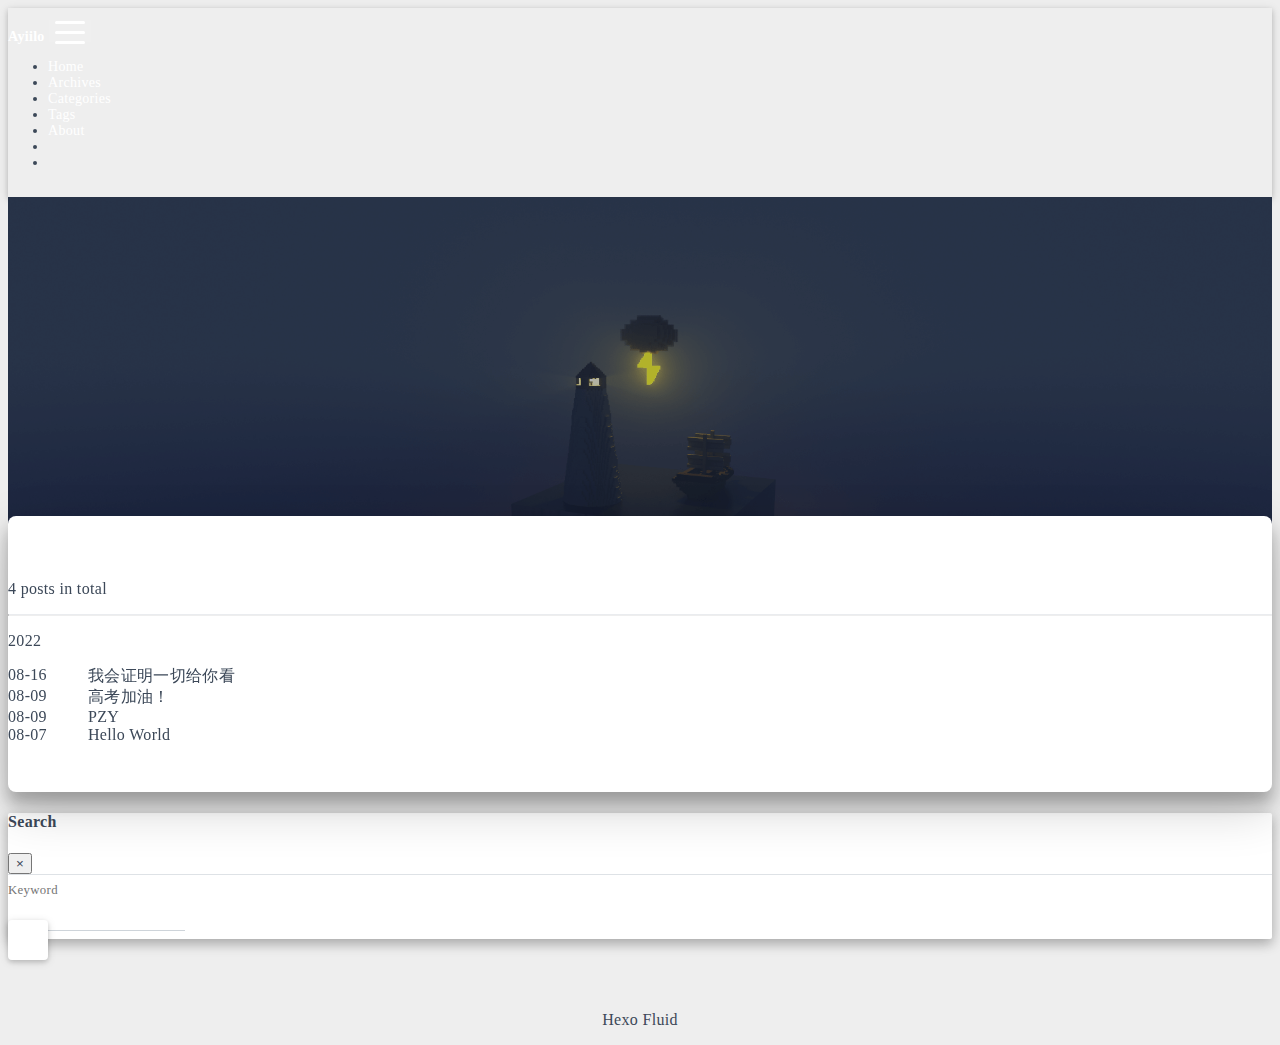
==== commit a746a302: "Site updated: 2022-08-16 22:50:42" ====
--- a/archives/index.html
+++ b/archives/index.html
@@ -1,449 +1,384 @@
+
+
 <!DOCTYPE html>
-<html lang=en>
+<html lang="en" data-default-color-scheme=auto>
+
+
+
 <head>
-  <meta charset="utf-8">
-  
-  <meta http-equiv="X-UA-Compatible" content="IE=edge,chrome=1">
-  <meta name="viewport" content="width=device-width, initial-scale=1, maximum-scale=1, minimum-scale=1, user-scalable=no, minimal-ui">
-  <meta name="renderer" content="webkit">
-  <meta http-equiv="Cache-Control" content="no-transform" />
-  <meta http-equiv="Cache-Control" content="no-siteapp" />
-  <meta name="apple-mobile-web-app-capable" content="yes">
-  <meta name="apple-mobile-web-app-status-bar-style" content="black">
-  <meta name="format-detection" content="telephone=no,email=no,adress=no">
-  <!-- Color theme for statusbar -->
-  <meta name="theme-color" content="#000000" />
-  <!-- 强制页面在当前窗口以独立页面显示,防止别人在框架里调用页面 -->
-  <meta http-equiv="window-target" content="_top" />
-  
-  
-  <title>Archive | Hexo</title>
-  <meta property="og:type" content="website">
-<meta property="og:title" content="AYIILO">
+  <meta charset="UTF-8">
+  <link rel="apple-touch-icon" sizes="76x76" href="/img/fluid.png">
+  <link rel="icon" href="/img/fluid.png">
+  <meta name="viewport" content="width=device-width, initial-scale=1.0, maximum-scale=5.0, shrink-to-fit=no">
+  <meta http-equiv="x-ua-compatible" content="ie=edge">
+  
+  <meta name="theme-color" content="#447EA5">
+  <meta name="author" content="CYQ">
+  <meta name="keywords" content="">
+  
+    <meta property="og:type" content="website">
+<meta property="og:title" content="Archives">
 <meta property="og:url" content="http://example.com/archives/index.html">
 <meta property="og:site_name" content="AYIILO">
 <meta property="og:locale" content="en_US">
 <meta property="article:author" content="CYQ">
-<meta name="twitter:card" content="summary">
-  <!-- Canonical links -->
-  <link rel="canonical" href="http://example.com/archives/index.html">
-  
-    <link rel="alternate" href="/atom.xml" title="AYIILO" type="application/atom+xml">
-  
-  
-    <link rel="icon" href="/favicon.png" type="image/x-icon">
-  
-  
-<link rel="stylesheet" href="/css/style.css">
-
-  
-  
-  
+<meta name="twitter:card" content="summary_large_image">
+  
+  
+  
+  <title>Archives - AYIILO</title>
+
+  <link  rel="stylesheet" href="https://lib.baomitu.com/twitter-bootstrap/4.6.1/css/bootstrap.min.css" />
+
+
+
+
+
+<!-- 主题依赖的图标库，不要自行修改 -->
+<!-- Do not modify the link that theme dependent icons -->
+
+<link rel="stylesheet" href="//at.alicdn.com/t/font_1749284_hj8rtnfg7um.css">
+
+
+
+<link rel="stylesheet" href="//at.alicdn.com/t/font_1736178_lbnruvf0jn.css">
+
+
+<link  rel="stylesheet" href="/css/main.css" />
+
+
+  <link id="highlight-css" rel="stylesheet" href="/css/highlight.css" />
+  
+    <link id="highlight-css-dark" rel="stylesheet" href="/css/highlight-dark.css" />
+  
+
+
+
+
+  <script id="fluid-configs">
+    var Fluid = window.Fluid || {};
+    Fluid.ctx = Object.assign({}, Fluid.ctx)
+    var CONFIG = {"hostname":"example.com","root":"/","version":"1.9.2","typing":{"enable":true,"typeSpeed":70,"cursorChar":"_","loop":true,"scope":[]},"anchorjs":{"enable":true,"element":"h1,h2,h3,h4,h5,h6","placement":"left","visible":"hover","icon":""},"progressbar":{"enable":true,"height_px":3,"color":"#29d","options":{"showSpinner":false,"trickleSpeed":100}},"code_language":{"enable":true,"default":"TEXT"},"copy_btn":true,"image_caption":{"enable":true},"image_zoom":{"enable":true,"img_url_replace":["",""]},"toc":{"enable":true,"placement":"right","headingSelector":"h1,h2,h3,h4,h5,h6","collapseDepth":0},"lazyload":{"enable":true,"loading_img":"/img/loading.gif","onlypost":false,"offset_factor":2},"web_analytics":{"enable":true,"follow_dnt":true,"baidu":null,"google":null,"gtag":null,"tencent":{"sid":null,"cid":null},"woyaola":null,"cnzz":null,"leancloud":{"app_id":null,"app_key":null,"server_url":null,"path":"window.location.pathname","ignore_local":false}},"search_path":"/local-search.xml"};
+
+    if (CONFIG.web_analytics.follow_dnt) {
+      var dntVal = navigator.doNotTrack || window.doNotTrack || navigator.msDoNotTrack;
+      Fluid.ctx.dnt = dntVal && (dntVal.startsWith('1') || dntVal.startsWith('yes') || dntVal.startsWith('on'));
+    }
+  </script>
+  <script  src="/js/utils.js" ></script>
+  <script  src="/js/color-schema.js" ></script>
+  
+
+  
+
+  
+
+  
+
+  
+
+  
+
+  
+
+  
+
+
+
   
 <meta name="generator" content="Hexo 6.2.0"></head>
 
 
-<body class="main-center" itemscope itemtype="http://schema.org/WebPage">
-  <header class="header" itemscope itemtype="http://schema.org/WPHeader">
-  <div class="slimContent">
-    <div class="navbar-header">
-      
-      
-      <div class="profile-block text-center">
-        <a id="avatar" href="https://github.com/cofess" target="_blank">
-          <img class="img-circle img-rotate" src="/images/avatar.jpg" width="200" height="200">
-        </a>
-        <h2 id="name" class="hidden-xs hidden-sm">昵称</h2>
-        <h3 id="title" class="hidden-xs hidden-sm hidden-md">Web Developer &amp; Designer</h3>
-        <small id="location" class="text-muted hidden-xs hidden-sm"><i class="icon icon-map-marker"></i> Shenzhen, China</small>
-      </div>
-      
-      <div class="search" id="search-form-wrap">
-
-    <form class="search-form sidebar-form">
-        <div class="input-group">
-            <input type="text" class="search-form-input form-control" placeholder="Search" />
-            <span class="input-group-btn">
-                <button type="submit" class="search-form-submit btn btn-flat" onclick="return false;"><i class="icon icon-search"></i></button>
-            </span>
-        </div>
-    </form>
-    <div class="ins-search">
-  <div class="ins-search-mask"></div>
-  <div class="ins-search-container">
-    <div class="ins-input-wrapper">
-      <input type="text" class="ins-search-input" placeholder="Type something..." x-webkit-speech />
-      <button type="button" class="close ins-close ins-selectable" data-dismiss="modal" aria-label="Close"><span aria-hidden="true">×</span></button>
-    </div>
-    <div class="ins-section-wrapper">
-      <div class="ins-section-container"></div>
-    </div>
-  </div>
-</div>
-
-
-</div>
-      <button class="navbar-toggle collapsed" type="button" data-toggle="collapse" data-target="#main-navbar" aria-controls="main-navbar" aria-expanded="false">
-        <span class="sr-only">Toggle navigation</span>
-        <span class="icon-bar"></span>
-        <span class="icon-bar"></span>
-        <span class="icon-bar"></span>
-      </button>
-    </div>
-    <nav id="main-navbar" class="collapse navbar-collapse" itemscope itemtype="http://schema.org/SiteNavigationElement" role="navigation">
-      <ul class="nav navbar-nav main-nav ">
-        
-        
-        <li class="menu-item menu-item-home">
-          <a href="/.">
-            
-            <i class="icon icon-home-fill"></i>
-            
-            <span class="menu-title">Home</span>
-          </a>
-        </li>
-        
-        
-        <li class="menu-item menu-item-archives">
-          <a href="/archives">
-            
-            <i class="icon icon-archives-fill"></i>
-            
-            <span class="menu-title">Archives</span>
-          </a>
-        </li>
-        
-        
-        <li class="menu-item menu-item-categories">
-          <a href="/categories">
-            
-            <i class="icon icon-folder"></i>
-            
-            <span class="menu-title">Categories</span>
-          </a>
-        </li>
-        
-        
-        <li class="menu-item menu-item-tags">
-          <a href="/tags">
-            
-            <i class="icon icon-tags"></i>
-            
-            <span class="menu-title">Tags</span>
-          </a>
-        </li>
-        
-        
-        <li class="menu-item menu-item-repository">
-          <a href="/repository">
-            
-            <i class="icon icon-project"></i>
-            
-            <span class="menu-title">Repository</span>
-          </a>
-        </li>
-        
-        
-        <li class="menu-item menu-item-books">
-          <a href="/books">
-            
-            <i class="icon icon-book-fill"></i>
-            
-            <span class="menu-title">Books</span>
-          </a>
-        </li>
-        
-        
-        <li class="menu-item menu-item-links">
-          <a href="/links">
-            
-            <i class="icon icon-friendship"></i>
-            
-            <span class="menu-title">Links</span>
-          </a>
-        </li>
-        
-        
-        <li class="menu-item menu-item-about">
-          <a href="/about">
-            
-            <i class="icon icon-cup-fill"></i>
-            
-            <span class="menu-title">About</span>
-          </a>
-        </li>
-        
-      </ul>
-      
-	
-    <ul class="social-links">
-    	
-        <li><a href="https://github.com/cofess" target="_blank" title="Github" data-toggle=tooltip data-placement=top><i class="icon icon-github"></i></a></li>
-        
-        <li><a href="http://weibo.com/cofess" target="_blank" title="Weibo" data-toggle=tooltip data-placement=top><i class="icon icon-weibo"></i></a></li>
-        
-        <li><a href="https://twitter.com/iwebued" target="_blank" title="Twitter" data-toggle=tooltip data-placement=top><i class="icon icon-twitter"></i></a></li>
-        
-        <li><a href="https://www.behance.net/cofess" target="_blank" title="Behance" data-toggle=tooltip data-placement=top><i class="icon icon-behance"></i></a></li>
-        
-        <li><a href="/atom.xml" target="_blank" title="Rss" data-toggle=tooltip data-placement=top><i class="icon icon-rss"></i></a></li>
-        
-    </ul>
-
-    </nav>
-  </div>
-</header>
-
-  
-    <aside class="sidebar" itemscope itemtype="http://schema.org/WPSideBar">
-  <div class="slimContent">
-    
-      <div class="widget">
-    <h3 class="widget-title">Board</h3>
-    <div class="widget-body">
-        <div id="board">
-            <div class="content">
-                <p>欢迎交流与分享经验!</p>
-            </div>
-        </div>
-    </div>
-</div>
-
-    
-      
-
-    
-      
-
-    
-      
-    
-      
-  <div class="widget">
-    <h3 class="widget-title">Archive</h3>
-    <div class="widget-body">
-      <ul class="archive-list"><li class="archive-list-item"><a class="archive-list-link" href="/archives/2022/08/">August 2022</a><span class="archive-list-count">4</span></li></ul>
-    </div>
-  </div>
-
-
-    
-      
-  <div class="widget">
-    <h3 class="widget-title">Recent Posts</h3>
-    <div class="widget-body">
-      <ul class="recent-post-list list-unstyled no-thumbnail">
-        
-          <li>
-            
-            <div class="item-inner">
-              <p class="item-category">
-                
-              </p>
-              <p class="item-title">
-                <a href="/2022/08/16/%E6%88%91%E4%BC%9A%E8%AF%81%E6%98%8E%E4%B8%80%E5%88%87%E7%BB%99%E4%BD%A0%E7%9C%8B/" class="title">我会证明一切给你看</a>
-              </p>
-              <p class="item-date">
-                <time datetime="2022-08-16T11:01:16.000Z" itemprop="datePublished">2022-08-16</time>
-              </p>
-            </div>
+<body>
+  
+
+  <header>
+    
+
+<div class="header-inner" style="height: 60vh;">
+  <nav id="navbar" class="navbar fixed-top  navbar-expand-lg navbar-dark scrolling-navbar">
+  <div class="container">
+    <a class="navbar-brand" href="/">
+      <strong>Ayiilo</strong>
+    </a>
+
+    <button id="navbar-toggler-btn" class="navbar-toggler" type="button" data-toggle="collapse"
+            data-target="#navbarSupportedContent"
+            aria-controls="navbarSupportedContent" aria-expanded="false" aria-label="Toggle navigation">
+      <div class="animated-icon"><span></span><span></span><span></span></div>
+    </button>
+
+    <!-- Collapsible content -->
+    <div class="collapse navbar-collapse" id="navbarSupportedContent">
+      <ul class="navbar-nav ml-auto text-center">
+        
+          
+          
+          
+          
+            <li class="nav-item">
+              <a class="nav-link" href="/">
+                <i class="iconfont icon-home-fill"></i>
+                Home
+              </a>
+            </li>
+          
+        
+          
+          
+          
+          
+            <li class="nav-item">
+              <a class="nav-link" href="/archives/">
+                <i class="iconfont icon-archive-fill"></i>
+                Archives
+              </a>
+            </li>
+          
+        
+          
+          
+          
+          
+            <li class="nav-item">
+              <a class="nav-link" href="/categories/">
+                <i class="iconfont icon-category-fill"></i>
+                Categories
+              </a>
+            </li>
+          
+        
+          
+          
+          
+          
+            <li class="nav-item">
+              <a class="nav-link" href="/tags/">
+                <i class="iconfont icon-tags-fill"></i>
+                Tags
+              </a>
+            </li>
+          
+        
+          
+          
+          
+          
+            <li class="nav-item">
+              <a class="nav-link" href="/about/">
+                <i class="iconfont icon-user-fill"></i>
+                About
+              </a>
+            </li>
+          
+        
+        
+          <li class="nav-item" id="search-btn">
+            <a class="nav-link" target="_self" href="javascript:;" data-toggle="modal" data-target="#modalSearch" aria-label="Search">
+              &nbsp;<i class="iconfont icon-search"></i>&nbsp;
+            </a>
           </li>
           
-          <li>
-            
-            <div class="item-inner">
-              <p class="item-category">
-                
-              </p>
-              <p class="item-title">
-                <a href="/2022/08/09/%E9%AB%98%E8%80%83%E5%8A%A0%E6%B2%B9%EF%BC%81/" class="title">高考加油！</a>
-              </p>
-              <p class="item-date">
-                <time datetime="2022-08-09T01:49:03.000Z" itemprop="datePublished">2022-08-09</time>
-              </p>
-            </div>
+        
+        
+          <li class="nav-item" id="color-toggle-btn">
+            <a class="nav-link" target="_self" href="javascript:;" aria-label="Color Toggle">&nbsp;<i
+                class="iconfont icon-dark" id="color-toggle-icon"></i>&nbsp;</a>
           </li>
-          
-          <li>
-            
-            <div class="item-inner">
-              <p class="item-category">
-                
-              </p>
-              <p class="item-title">
-                <a href="/2022/08/09/PZY/" class="title">PZY</a>
-              </p>
-              <p class="item-date">
-                <time datetime="2022-08-09T01:21:34.000Z" itemprop="datePublished">2022-08-09</time>
-              </p>
-            </div>
-          </li>
-          
-          <li>
-            
-            <div class="item-inner">
-              <p class="item-category">
-                
-              </p>
-              <p class="item-title">
-                <a href="/2022/08/07/hello-world/" class="title">Hello World</a>
-              </p>
-              <p class="item-date">
-                <time datetime="2022-08-07T15:39:39.489Z" itemprop="datePublished">2022-08-07</time>
-              </p>
-            </div>
-          </li>
-          
+        
       </ul>
     </div>
   </div>
-  
-
-    
+</nav>
+
+  
+
+<div id="banner" class="banner" parallax=true
+     style="background: url('/img/default.png') no-repeat center center; background-size: cover;">
+  <div class="full-bg-img">
+    <div class="mask flex-center" style="background-color: rgba(0, 0, 0, 0.3)">
+      <div class="banner-text text-center fade-in-up">
+        <div class="h2">
+          
+            <span id="subtitle" data-typed-text="Archives"></span>
+          
+        </div>
+
+        
+      </div>
+
+      
+    </div>
   </div>
-</aside>
-
-  
-  
-<main class="main" role="main">
-  	<article class="content article article-archives article-type-list" itemscope="">
-	    <header class="article-header">
-	      <h1 itemprop="title">Archive</h1>
-	      <p class="text-muted">Total 4 articles</p>
-	    </header>
-	    <div class="article-body">
-	      
-  
-  
-    
+</div>
+
+</div>
+
+  </header>
+
+  <main>
+    
+      <div class="container nopadding-x-md">
+        <div id="board"
+          >
+          
+          <div class="container">
+            <div class="row">
+              <div class="col-12 col-md-10 m-auto">
+                
+
+<div class="list-group">
+  <p class="h4">4 posts in total</p>
+  <hr>
+  
+  
     
       
+      <p class="h5">2022</p>
+    
+    <a href="/2022/08/16/%E6%88%91%E4%BC%9A%E8%AF%81%E6%98%8E%E4%B8%80%E5%88%87%E7%BB%99%E4%BD%A0%E7%9C%8B/" class="list-group-item list-group-item-action">
+      <time>08-16</time>
+      <div class="list-group-item-title">我会证明一切给你看</div>
+    </a>
+  
+    
+    <a href="/2022/08/09/%E9%AB%98%E8%80%83%E5%8A%A0%E6%B2%B9%EF%BC%81/" class="list-group-item list-group-item-action">
+      <time>08-09</time>
+      <div class="list-group-item-title">高考加油！</div>
+    </a>
+  
+    
+    <a href="/2022/08/09/PZY/" class="list-group-item list-group-item-action">
+      <time>08-09</time>
+      <div class="list-group-item-title">PZY</div>
+    </a>
+  
+    
+    <a href="/2022/08/07/hello-world/" class="list-group-item list-group-item-action">
+      <time>08-07</time>
+      <div class="list-group-item-title">Hello World</div>
+    </a>
+  
+</div>
+
+
+
+
+
+              </div>
+            </div>
+          </div>
+        </div>
+      </div>
+    
+
+    
+      <a id="scroll-top-button" aria-label="TOP" href="#" role="button">
+        <i class="iconfont icon-arrowup" aria-hidden="true"></i>
+      </a>
+    
+
+    
+      <div class="modal fade" id="modalSearch" tabindex="-1" role="dialog" aria-labelledby="ModalLabel"
+     aria-hidden="true">
+  <div class="modal-dialog modal-dialog-scrollable modal-lg" role="document">
+    <div class="modal-content">
+      <div class="modal-header text-center">
+        <h4 class="modal-title w-100 font-weight-bold">Search</h4>
+        <button type="button" id="local-search-close" class="close" data-dismiss="modal" aria-label="Close">
+          <span aria-hidden="true">&times;</span>
+        </button>
+      </div>
+      <div class="modal-body mx-3">
+        <div class="md-form mb-5">
+          <input type="text" id="local-search-input" class="form-control validate">
+          <label data-error="x" data-success="v" for="local-search-input">Keyword</label>
+        </div>
+        <div class="list-group" id="local-search-result"></div>
+      </div>
+    </div>
+  </div>
+</div>
+
+    
+
+    
+  </main>
+
+  <footer>
+    <div class="footer-inner">
+  
+    <div class="footer-content">
+       <a href="https://hexo.io" target="_blank" rel="nofollow noopener"><span>Hexo</span></a> <i class="iconfont icon-love"></i> <a href="https://github.com/fluid-dev/hexo-theme-fluid" target="_blank" rel="nofollow noopener"><span>Fluid</span></a> 
+    </div>
+  
+  
+  
+  
+</div>
+
+  </footer>
+
+  <!-- Scripts -->
+  
+  <script  src="https://lib.baomitu.com/nprogress/0.2.0/nprogress.min.js" ></script>
+  <link  rel="stylesheet" href="https://lib.baomitu.com/nprogress/0.2.0/nprogress.min.css" />
+
+  <script>
+    NProgress.configure({"showSpinner":false,"trickleSpeed":100})
+    NProgress.start()
+    window.addEventListener('load', function() {
+      NProgress.done();
+    })
+  </script>
+
+
+<script  src="https://lib.baomitu.com/jquery/3.6.0/jquery.min.js" ></script>
+<script  src="https://lib.baomitu.com/twitter-bootstrap/4.6.1/js/bootstrap.min.js" ></script>
+<script  src="/js/events.js" ></script>
+<script  src="/js/plugins.js" ></script>
+
+
+  <script  src="https://lib.baomitu.com/typed.js/2.0.12/typed.min.js" ></script>
+  <script>
+    (function (window, document) {
+      var typing = Fluid.plugins.typing;
+      var subtitle = document.getElementById('subtitle');
+      if (!subtitle || !typing) {
+        return;
+      }
+      var text = subtitle.getAttribute('data-typed-text');
       
-      <section class="panel panel-default b-no">
-        <div class="panel-heading" role="tab">
-          <h3 class="panel-title">
-            <a data-toggle="collapse" href="#collapse2022" aria-expanded="true">
-              <i class="icon icon-calendar-plus text-active"></i><i class="icon icon-calendar-minus text"></i>
-              2022
-            </a>
-            <!-- <a href="/archives/2022" class="archive-year">2022</a> -->
-          </h3>
-        </div>
-        <div id="collapse2022" class="panel-collapse collapse in" role="tabpanel" aria-labelledby="heading2022">
-        <div class="panel-body">
-          <div class="collection">
-    
-    
-<a href="/2022/08/16/%E6%88%91%E4%BC%9A%E8%AF%81%E6%98%8E%E4%B8%80%E5%88%87%E7%BB%99%E4%BD%A0%E7%9C%8B/" class="collection-item"   itemprop="url">
-  <time datetime="2022-08-16T11:01:16.000Z" itemprop="datePublished">2022-08-16</time>
-  <span>&nbsp;&nbsp;&nbsp;</span> 我会证明一切给你看
-</a>
-
-
-  
-    
-    
-    
-<a href="/2022/08/09/%E9%AB%98%E8%80%83%E5%8A%A0%E6%B2%B9%EF%BC%81/" class="collection-item"   itemprop="url">
-  <time datetime="2022-08-09T01:49:03.000Z" itemprop="datePublished">2022-08-09</time>
-  <span>&nbsp;&nbsp;&nbsp;</span> 高考加油！
-</a>
-
-
-  
-    
-    
-    
-<a href="/2022/08/09/PZY/" class="collection-item"   itemprop="url">
-  <time datetime="2022-08-09T01:21:34.000Z" itemprop="datePublished">2022-08-09</time>
-  <span>&nbsp;&nbsp;&nbsp;</span> PZY
-</a>
-
-
-  
-    
-    
-    
-<a href="/2022/08/07/hello-world/" class="collection-item"   itemprop="url">
-  <time datetime="2022-08-07T15:39:39.489Z" itemprop="datePublished">2022-08-07</time>
-  <span>&nbsp;&nbsp;&nbsp;</span> Hello World
-</a>
-
-
-  
-  
-    </div></div></div></section>
-  
-
-	    </div>
-  	</article>
-  	 	
-</main>
-
-  <footer class="footer" itemscope itemtype="http://schema.org/WPFooter">
-	
-	
-    <ul class="social-links">
-    	
-        <li><a href="https://github.com/cofess" target="_blank" title="Github" data-toggle=tooltip data-placement=top><i class="icon icon-github"></i></a></li>
-        
-        <li><a href="http://weibo.com/cofess" target="_blank" title="Weibo" data-toggle=tooltip data-placement=top><i class="icon icon-weibo"></i></a></li>
-        
-        <li><a href="https://twitter.com/iwebued" target="_blank" title="Twitter" data-toggle=tooltip data-placement=top><i class="icon icon-twitter"></i></a></li>
-        
-        <li><a href="https://www.behance.net/cofess" target="_blank" title="Behance" data-toggle=tooltip data-placement=top><i class="icon icon-behance"></i></a></li>
-        
-        <li><a href="/atom.xml" target="_blank" title="Rss" data-toggle=tooltip data-placement=top><i class="icon icon-rss"></i></a></li>
-        
-    </ul>
-
-    <div class="copyright">
-    	
-        <div class="publishby">
-        	Theme by <a href="https://github.com/cofess" target="_blank"> cofess </a>base on <a href="https://github.com/cofess/hexo-theme-pure" target="_blank">pure</a>.
-        </div>
-    </div>
-</footer>
-  <script src="//cdn.jsdelivr.net/npm/jquery@1.12.4/dist/jquery.min.js"></script>
-<script>
-window.jQuery || document.write('<script src="js/jquery.min.js"><\/script>')
-</script>
-
-<script src="/js/plugin.min.js"></script>
-
-
-<script src="/js/application.js"></script>
-
-
-    <script>
-(function (window) {
-    var INSIGHT_CONFIG = {
-        TRANSLATION: {
-            POSTS: 'Posts',
-            PAGES: 'Pages',
-            CATEGORIES: 'Categories',
-            TAGS: 'Tags',
-            UNTITLED: '(Untitled)',
-        },
-        ROOT_URL: '/',
-        CONTENT_URL: '/content.json',
-    };
-    window.INSIGHT_CONFIG = INSIGHT_CONFIG;
-})(window);
-</script>
-
-<script src="/js/insight.js"></script>
-
-
-
-
-
-
-
-
-
-
-
-
+        typing(text);
+      
+    })(window, document);
+  </script>
+
+
+
+
+  
+    <script  src="/js/img-lazyload.js" ></script>
+  
+
+
+
+
+  <script  src="/js/local-search.js" ></script>
+
+
+
+
+
+<!-- 主题的启动项，将它保持在最底部 -->
+<!-- the boot of the theme, keep it at the bottom -->
+<script  src="/js/boot.js" ></script>
+
+
+  
+
+  <noscript>
+    <div class="noscript-warning">Blog works best with JavaScript enabled</div>
+  </noscript>
 </body>
-</html>+</html>
--- a/css/main.css
+++ b/css/main.css
@@ -0,0 +1,2095 @@
+.anchorjs-link {
+  text-decoration: none !important;
+  transition: opacity 0.2s ease-in-out;
+}
+.markdown-body h1:hover > .anchorjs-link,
+h2:hover > .anchorjs-link,
+h3:hover > .anchorjs-link,
+h4:hover > .anchorjs-link,
+h5:hover > .anchorjs-link,
+h6:hover > .anchorjs-link {
+  opacity: 1;
+}
+.banner {
+  height: 100%;
+  position: relative;
+  overflow: hidden;
+  cursor: default;
+}
+.banner .mask {
+  position: absolute;
+  width: 100%;
+  height: 100%;
+  background-color: rgba(0,0,0,0.3);
+}
+.banner[parallax="true"] {
+  will-change: transform;
+  -webkit-transform-style: preserve-3d;
+  -webkit-backface-visibility: hidden;
+  transition: transform 0.05s ease-out;
+}
+@media (max-width: 100vh) {
+  .header-inner {
+    max-height: 100vw;
+  }
+  #board {
+    margin-top: -1rem !important;
+  }
+}
+@media (max-width: 79.99vh) {
+  .scroll-down-bar {
+    display: none;
+  }
+}
+#board {
+  position: relative;
+  margin-top: -2rem;
+  padding: 3rem 0;
+  background-color: var(--board-bg-color);
+  transition: background-color 0.2s ease-in-out;
+  border-radius: 0.5rem;
+  z-index: 3;
+  -webkit-box-shadow: 0 12px 15px 0 rgba(0,0,0,0.24), 0 17px 50px 0 rgba(0,0,0,0.19);
+  box-shadow: 0 12px 15px 0 rgba(0,0,0,0.24), 0 17px 50px 0 rgba(0,0,0,0.19);
+}
+.code-widget {
+  display: inline-block;
+  background-color: transparent;
+  font-size: 0.75rem;
+  line-height: 1;
+  font-weight: bold;
+  padding: 0.3rem 0.1rem 0.1rem 0.1rem;
+  position: absolute;
+  right: 0.45rem;
+  top: 0.15rem;
+  z-index: 1;
+}
+.code-widget-light {
+  color: #999;
+}
+.code-widget-dark {
+  color: #bababa;
+}
+.copy-btn {
+  cursor: pointer;
+  user-select: none;
+  -webkit-appearance: none;
+  outline: none;
+}
+.copy-btn > i {
+  font-size: 0.75rem !important;
+  font-weight: 400;
+  margin-right: 0.15rem;
+  opacity: 0;
+  transition: opacity 0.2s ease-in-out;
+}
+.markdown-body pre:hover > .copy-btn > i {
+  opacity: 0.9;
+}
+.markdown-body pre:hover > .copy-btn,
+.markdown-body pre:not(:hover) > .copy-btn {
+  outline: none;
+}
+.license-box {
+  background-color: rgba(27,31,35,0.05);
+  transition: background-color 0.2s ease-in-out;
+  border-radius: 4px;
+  font-size: 0.9rem;
+  overflow: hidden;
+  padding: 1.25rem;
+  position: relative;
+  z-index: 1;
+}
+.license-box .license-icon {
+  position: absolute;
+  top: 50%;
+  left: 100%;
+}
+.license-box .license-icon::after {
+  content: "\e8e4";
+  font-size: 12.5rem;
+  line-height: 1;
+  opacity: 0.1;
+  position: relative;
+  left: -0.85em;
+  bottom: 0.5em;
+  z-index: -1;
+}
+.license-box .license-title {
+  margin-bottom: 1rem;
+}
+.license-box .license-title div:nth-child(1) {
+  line-height: 1.2;
+  margin-bottom: 0.25rem;
+}
+.license-box .license-title div:nth-child(2) {
+  color: var(--sec-text-color);
+  font-size: 0.8rem;
+}
+.license-box .license-meta {
+  align-items: center;
+  display: flex;
+  flex-wrap: wrap;
+  justify-content: flex-start;
+}
+.license-box .license-meta .license-meta-item {
+  align-items: center;
+  justify-content: center;
+  margin-right: 1.5rem;
+}
+.license-box .license-meta .license-meta-item div:nth-child(1) {
+  color: var(--sec-text-color);
+  font-size: 0.8rem;
+  font-weight: normal;
+}
+.license-box .license-meta .license-meta-item i.iconfont {
+  font-size: 1rem;
+}
+@media (max-width: 575px) and (min-width: 425px) {
+  .license-box .license-meta .license-meta-item {
+    display: flex;
+    justify-content: flex-start;
+    flex-wrap: wrap;
+    font-size: 0.8rem;
+    flex: 0 0 50%;
+    max-width: 50%;
+    margin-right: 0;
+  }
+  .license-box .license-meta .license-meta-item div:nth-child(1) {
+    margin-right: 0.5rem;
+  }
+  .license-box .license-meta .license-meta-date {
+    order: -1;
+  }
+}
+@media (max-width: 424px) {
+  .license-box::after {
+    top: -65px;
+  }
+  .license-box .license-meta {
+    flex-direction: column;
+    align-items: flex-start;
+  }
+  .license-box .license-meta .license-meta-item {
+    display: flex;
+    flex-wrap: wrap;
+    font-size: 0.8rem;
+  }
+  .license-box .license-meta .license-meta-item div:nth-child(1) {
+    margin-right: 0.5rem;
+  }
+}
+.footer-inner {
+  padding: 3rem 0 1rem 0;
+  text-align: center;
+}
+.footer-inner > div:not(:first-child) {
+  margin: 0.25rem 0;
+  font-size: 0.85rem;
+}
+.footer-inner .statistics {
+  display: flex;
+  flex-direction: row;
+  justify-content: center;
+}
+.footer-inner .statistics > span {
+  flex: 1;
+  margin: 0 0.25rem;
+}
+.footer-inner .statistics > *:nth-last-child(2):first-child {
+  text-align: right;
+}
+.footer-inner .statistics > *:nth-last-child(2):first-child ~ * {
+  text-align: left;
+}
+.footer-inner .beian {
+  display: flex;
+  flex-direction: row;
+  justify-content: center;
+}
+.footer-inner .beian > * {
+  margin: 0 0.25rem;
+}
+.footer-inner .beian-police {
+  position: relative;
+  overflow: hidden;
+  display: inline-flex;
+  align-items: center;
+  justify-content: left;
+}
+.footer-inner .beian-police img {
+  margin-right: 3px;
+  width: 1rem;
+  height: 1rem;
+  margin-bottom: 0.1rem;
+}
+@media (max-width: 424px) {
+  .footer-inner .statistics {
+    flex-direction: column;
+  }
+  .footer-inner .statistics > *:nth-last-child(2):first-child {
+    text-align: center;
+  }
+  .footer-inner .statistics > *:nth-last-child(2):first-child ~ * {
+    text-align: center;
+  }
+  .footer-inner .beian {
+    flex-direction: column;
+  }
+  .footer-inner .beian .beian-police {
+    justify-content: center;
+  }
+  .footer-inner .beian > *:nth-last-child(2):first-child {
+    text-align: center;
+  }
+  .footer-inner .beian > *:nth-last-child(2):first-child ~ * {
+    text-align: center;
+  }
+}
+sup > a::before,
+.footnote-text::before {
+  display: block;
+  content: "";
+  margin-top: -5rem;
+  height: 5rem;
+  width: 1px;
+  visibility: hidden;
+}
+sup > a::before,
+.footnote-text::before {
+  display: inline-block;
+}
+.footnote-item::before {
+  display: block;
+  content: "";
+  margin-top: -5rem;
+  height: 5rem;
+  width: 1px;
+  visibility: hidden;
+}
+.footnote-list ol {
+  list-style-type: none;
+  counter-reset: sectioncounter;
+  padding-left: 0.5rem;
+  font-size: 0.95rem;
+}
+.footnote-list ol li:before {
+  font-family: "Helvetica Neue", monospace, "Monaco";
+  content: "[" counter(sectioncounter) "]";
+  counter-increment: sectioncounter;
+}
+.footnote-list ol li+li {
+  margin-top: 0.5rem;
+}
+.footnote-text {
+  padding-left: 0.5em;
+}
+.navbar {
+  background-color: transparent;
+  font-size: 0.875rem;
+  box-shadow: 0 2px 5px 0 rgba(0,0,0,0.16), 0 2px 10px 0 rgba(0,0,0,0.12);
+  -webkit-box-shadow: 0 2px 5px 0 rgba(0,0,0,0.16), 0 2px 10px 0 rgba(0,0,0,0.12);
+}
+.navbar .navbar-brand {
+  color: var(--navbar-text-color);
+}
+.navbar .navbar-toggler .animated-icon span {
+  background-color: var(--navbar-text-color);
+}
+.navbar .nav-item .nav-link {
+  display: block;
+  color: var(--navbar-text-color);
+  transition: color 0.2s ease-in-out, background-color 0.2s ease-in-out;
+}
+.navbar .nav-item .nav-link:hover {
+  color: var(--link-hover-color);
+}
+.navbar .nav-item .nav-link:focus {
+  color: var(--navbar-text-color);
+}
+.navbar .nav-item .nav-link i {
+  font-size: 0.875rem;
+}
+.navbar .navbar-toggler {
+  border-width: 0;
+  outline: 0;
+}
+.navbar.scrolling-navbar {
+  will-change: background, padding;
+  -webkit-transition: background 0.5s ease-in-out, padding 0.5s ease-in-out;
+  transition: background 0.5s ease-in-out, padding 0.5s ease-in-out;
+}
+@media (min-width: 600px) {
+  .navbar.scrolling-navbar {
+    padding-top: 12px;
+    padding-bottom: 12px;
+  }
+  .navbar.scrolling-navbar .navbar-nav > li {
+    -webkit-transition-duration: 1s;
+    transition-duration: 1s;
+  }
+}
+.navbar.scrolling-navbar.top-nav-collapse {
+  padding-top: 5px;
+  padding-bottom: 5px;
+}
+.navbar .dropdown-menu {
+  font-size: 0.875rem;
+  color: var(--navbar-text-color);
+  background-color: rgba(0,0,0,0.3);
+  border: none;
+  -webkit-transition: background 0.5s ease-in-out, padding 0.5s ease-in-out;
+  transition: background 0.5s ease-in-out, padding 0.5s ease-in-out;
+}
+@media (max-width: 991.98px) {
+  .navbar .dropdown-menu {
+    text-align: center;
+  }
+}
+.navbar .dropdown-item {
+  color: var(--navbar-text-color);
+}
+.navbar .dropdown-item:hover,
+.navbar .dropdown-item:focus {
+  color: var(--link-hover-color);
+  background-color: rgba(0,0,0,0.1);
+}
+@media (min-width: 992px) {
+  .navbar .dropdown:hover > .dropdown-menu {
+    display: block;
+  }
+  .navbar .dropdown > .dropdown-toggle:active {
+    pointer-events: none;
+  }
+  .navbar .dropdown-menu {
+    top: 95%;
+  }
+}
+.navbar .animated-icon {
+  width: 30px;
+  height: 20px;
+  position: relative;
+  margin: 0;
+  -webkit-transform: rotate(0deg);
+  -moz-transform: rotate(0deg);
+  -o-transform: rotate(0deg);
+  transform: rotate(0deg);
+  -webkit-transition: 0.5s ease-in-out;
+  -moz-transition: 0.5s ease-in-out;
+  -o-transition: 0.5s ease-in-out;
+  transition: 0.5s ease-in-out;
+  cursor: pointer;
+}
+.navbar .animated-icon span {
+  display: block;
+  position: absolute;
+  height: 3px;
+  width: 100%;
+  border-radius: 9px;
+  opacity: 1;
+  left: 0;
+  -webkit-transform: rotate(0deg);
+  -moz-transform: rotate(0deg);
+  -o-transform: rotate(0deg);
+  transform: rotate(0deg);
+  -webkit-transition: 0.25s ease-in-out;
+  -moz-transition: 0.25s ease-in-out;
+  -o-transition: 0.25s ease-in-out;
+  transition: 0.25s ease-in-out;
+  background: #fff;
+}
+.navbar .animated-icon span:nth-child(1) {
+  top: 0;
+}
+.navbar .animated-icon span:nth-child(2) {
+  top: 10px;
+}
+.navbar .animated-icon span:nth-child(3) {
+  top: 20px;
+}
+.navbar .animated-icon.open span:nth-child(1) {
+  top: 11px;
+  -webkit-transform: rotate(135deg);
+  -moz-transform: rotate(135deg);
+  -o-transform: rotate(135deg);
+  transform: rotate(135deg);
+}
+.navbar .animated-icon.open span:nth-child(2) {
+  opacity: 0;
+  left: -60px;
+}
+.navbar .animated-icon.open span:nth-child(3) {
+  top: 11px;
+  -webkit-transform: rotate(-135deg);
+  -moz-transform: rotate(-135deg);
+  -o-transform: rotate(-135deg);
+  transform: rotate(-135deg);
+}
+.navbar .dropdown-collapse,
+.top-nav-collapse,
+.navbar-col-show {
+  background-color: var(--navbar-bg-color);
+}
+@media (max-width: 767px) {
+  .navbar {
+    font-size: 1rem;
+    line-height: 2.5rem;
+  }
+}
+.banner-text {
+  color: var(--subtitle-color);
+  max-width: calc(960px - 6rem);
+  width: 80%;
+  overflow-wrap: break-word;
+}
+@media (max-width: 767px) {
+  #subtitle,
+  .typed-cursor {
+    font-size: 1.5rem;
+  }
+}
+@media (max-width: 575px) {
+  .banner-text {
+    font-size: 0.9rem;
+  }
+  #subtitle,
+  .typed-cursor {
+    font-size: 1.35rem;
+  }
+}
+.modal-dialog .modal-content {
+  background-color: var(--board-bg-color);
+  border: 0;
+  border-radius: 0.125rem;
+  -webkit-box-shadow: 0 5px 11px 0 rgba(0,0,0,0.18), 0 4px 15px 0 rgba(0,0,0,0.15);
+  box-shadow: 0 5px 11px 0 rgba(0,0,0,0.18), 0 4px 15px 0 rgba(0,0,0,0.15);
+}
+.modal-dialog .modal-content .modal-header {
+  border-bottom-color: var(--line-color);
+  transition: border-bottom-color 0.2s ease-in-out;
+}
+.close {
+  color: var(--text-color);
+}
+.close:hover {
+  color: var(--link-hover-color);
+}
+.close:focus {
+  outline: 0;
+}
+.modal-dialog .modal-content .modal-header {
+  border-top-left-radius: 0.125rem;
+  border-top-right-radius: 0.125rem;
+  border-bottom: 1px solid #dee2e6;
+}
+.md-form {
+  position: relative;
+  margin-top: 1.5rem;
+  margin-bottom: 1.5rem;
+}
+.md-form input[type] {
+  -webkit-box-sizing: content-box;
+  box-sizing: content-box;
+  background-color: transparent;
+  border: none;
+  border-bottom: 1px solid #ced4da;
+  border-radius: 0;
+  outline: none;
+  -webkit-box-shadow: none;
+  box-shadow: none;
+  transition: border-color 0.15s ease-in-out, box-shadow 0.15s ease-in-out, -webkit-box-shadow 0.15s ease-in-out;
+}
+.md-form input[type]:focus:not([readonly]) {
+  border-bottom: 1px solid #4285f4;
+  -webkit-box-shadow: 0 1px 0 0 #4285f4;
+  box-shadow: 0 1px 0 0 #4285f4;
+}
+.md-form input[type]:focus:not([readonly]) + label {
+  color: #4285f4;
+}
+.md-form input[type].valid,
+.md-form input[type]:focus.valid {
+  border-bottom: 1px solid #00c851;
+  -webkit-box-shadow: 0 1px 0 0 #00c851;
+  box-shadow: 0 1px 0 0 #00c851;
+}
+.md-form input[type].valid + label,
+.md-form input[type]:focus.valid + label {
+  color: #00c851;
+}
+.md-form input[type].invalid,
+.md-form input[type]:focus.invalid {
+  border-bottom: 1px solid #f44336;
+  -webkit-box-shadow: 0 1px 0 0 #f44336;
+  box-shadow: 0 1px 0 0 #f44336;
+}
+.md-form input[type].invalid + label,
+.md-form input[type]:focus.invalid + label {
+  color: #f44336;
+}
+.md-form input[type].validate {
+  margin-bottom: 2.5rem;
+}
+.md-form input[type].form-control {
+  height: auto;
+  padding: 0.6rem 0 0.4rem 0;
+  margin: 0 0 0.5rem 0;
+  color: var(--text-color);
+  background-color: transparent;
+  border-radius: 0;
+}
+.md-form label {
+  font-size: 0.8rem;
+  position: absolute;
+  top: -1rem;
+  left: 0;
+  color: #757575;
+  cursor: text;
+  transition: color 0.2s ease-out;
+}
+.modal-open[style] {
+  padding-right: 0 !important;
+  overflow: auto;
+}
+.modal-open[style] #navbar[style] {
+  padding-right: 1rem !important;
+}
+#nprogress .bar {
+  height: 3px !important;
+  background-color: #29d !important;
+}
+#nprogress .peg {
+  box-shadow: 0 0 14px #29d, 0 0 8px #29d !important;
+}
+@media (max-width: 575px) {
+  #nprogress .bar {
+    display: none;
+  }
+}
+.noscript-warning {
+  background-color: #f55;
+  color: #fff;
+  font-family: sans-serif;
+  font-size: 1rem;
+  font-weight: bold;
+  position: fixed;
+  left: 0;
+  bottom: 0;
+  text-align: center;
+  width: 100%;
+  z-index: 99;
+}
+.pagination {
+  margin-top: 3rem;
+  justify-content: center;
+}
+.pagination .space {
+  align-self: flex-end;
+}
+.pagination .page-number,
+.pagination .current,
+.pagination .extend {
+  outline: 0;
+  border: 0;
+  background-color: transparent;
+  font-size: 0.9rem;
+  padding: 0.5rem 0.75rem;
+  line-height: 1.25;
+  border-radius: 0.125rem;
+}
+.pagination .page-number {
+  margin: 0 0.05rem;
+}
+.pagination .page-number:hover,
+.pagination .current {
+  transition: background-color 0.2s ease-in-out;
+  background-color: var(--link-hover-bg-color);
+}
+.qr-trigger {
+  cursor: pointer;
+  position: relative;
+}
+.qr-trigger:hover .qr-img {
+  display: block;
+  transition: all 0.3s;
+}
+.qr-img {
+  max-width: 12rem;
+  position: absolute;
+  right: -5.25rem;
+  z-index: 99;
+  display: none;
+  border-radius: 0.2rem;
+  background-color: transparent;
+  box-shadow: 0 0 20px -5px rgba(158,158,158,0.2);
+}
+.scroll-down-bar {
+  position: absolute;
+  width: 100%;
+  height: 6rem;
+  text-align: center;
+  cursor: pointer;
+  bottom: 0;
+}
+.scroll-down-bar i.iconfont {
+  font-size: 2rem;
+  font-weight: bold;
+  display: inline-block;
+  position: relative;
+  padding-top: 2rem;
+  color: var(--subtitle-color);
+  transform: translateZ(0);
+  animation: scroll-down 1.5s infinite;
+}
+#scroll-top-button {
+  position: fixed;
+  z-index: 99;
+  background: var(--board-bg-color);
+  transition: background-color 0.2s ease-in-out, bottom 0.3s ease;
+  border-radius: 4px;
+  min-width: 40px;
+  min-height: 40px;
+  bottom: -60px;
+  outline: none;
+  display: flex;
+  display: -webkit-flex;
+  align-items: center;
+  box-shadow: 0 2px 5px 0 rgba(0,0,0,0.16), 0 2px 10px 0 rgba(0,0,0,0.12);
+}
+#scroll-top-button i {
+  font-size: 32px;
+  margin: auto;
+  color: var(--sec-text-color);
+}
+#scroll-top-button:hover i,
+#scroll-top-button:active i {
+  animation-name: scroll-top;
+  animation-duration: 1s;
+  animation-delay: 0.1s;
+  animation-timing-function: ease-in-out;
+  animation-iteration-count: infinite;
+  animation-fill-mode: forwards;
+  animation-direction: alternate;
+}
+#local-search-result .search-list-title {
+  border-left: 3px solid #0d47a1;
+}
+#local-search-result .search-list-content {
+  padding: 0 1.25rem;
+}
+#local-search-result .search-word {
+  color: #ff4500;
+}
+#toc {
+  visibility: hidden;
+}
+.toc-header {
+  margin-bottom: 0.5rem;
+  font-weight: bold;
+  line-height: 1.2;
+}
+.toc-header,
+.toc-header > i {
+  font-size: 1.25rem;
+}
+.toc-body {
+  max-height: 75vh;
+  overflow-y: auto;
+  overflow: -moz-scrollbars-none;
+  -ms-overflow-style: none;
+}
+.toc-body ol {
+  list-style: none;
+  padding-inline-start: 1rem;
+}
+.toc-body::-webkit-scrollbar {
+  display: none;
+}
+.tocbot-list {
+  position: relative;
+}
+.tocbot-list ol {
+  list-style: none;
+  padding-left: 1rem;
+}
+.tocbot-list a {
+  font-size: 0.95rem;
+}
+.tocbot-link {
+  color: var(--text-color);
+}
+.tocbot-active-link {
+  font-weight: bold;
+  color: var(--link-hover-color);
+}
+.tocbot-is-collapsed {
+  max-height: 0;
+}
+.tocbot-is-collapsible {
+  overflow: hidden;
+  transition: all 0.3s ease-in-out;
+}
+.toc-list-item {
+  white-space: nowrap;
+  overflow: hidden;
+  text-overflow: ellipsis;
+}
+.toc-list-item.is-active-li::before {
+  height: 1rem;
+  margin: 0.25rem 0;
+  visibility: visible;
+}
+.toc-list-item::before {
+  width: 0.15rem;
+  height: 0.2rem;
+  position: absolute;
+  left: 0.25rem;
+  content: "";
+  border-radius: 2px;
+  margin: 0.65rem 0;
+  background: var(--link-hover-color);
+  visibility: hidden;
+  transition: height 0.1s ease-in-out, margin 0.1s ease-in-out, visibility 0.1s ease-in-out;
+}
+.sidebar {
+  position: -webkit-sticky;
+  position: sticky;
+  top: 2rem;
+  padding: 3rem 0;
+}
+html {
+  font-size: 16px;
+  letter-spacing: 0.02em;
+}
+html,
+body {
+  height: 100%;
+  font-family: var(--font-family-sans-serif);
+  overflow-wrap: break-word;
+}
+body {
+  transition: color 0.2s ease-in-out, background-color 0.2s ease-in-out;
+  background-color: var(--body-bg-color);
+  color: var(--text-color);
+  -webkit-font-smoothing: antialiased;
+  -moz-osx-font-smoothing: grayscale;
+}
+body a {
+  color: var(--text-color);
+  text-decoration: none;
+  cursor: pointer;
+  transition: color 0.2s ease-in-out, background-color 0.2s ease-in-out;
+}
+body a:hover {
+  color: var(--link-hover-color);
+  text-decoration: none;
+  transition: color 0.2s ease-in-out, background-color 0.2s ease-in-out;
+}
+code {
+  color: inherit;
+}
+table {
+  font-size: inherit;
+  color: var(--post-text-color);
+}
+img[lazyload] {
+  object-fit: cover;
+}
+*[align="left"] {
+  text-align: left;
+}
+*[align="center"] {
+  text-align: center;
+}
+*[align="right"] {
+  text-align: right;
+}
+::-webkit-scrollbar {
+  width: 6px;
+  height: 6px;
+}
+::-webkit-scrollbar-thumb {
+  background-color: var(--scrollbar-color);
+  border-radius: 6px;
+}
+::-webkit-scrollbar-thumb:hover {
+  background-color: var(--scrollbar-hover-color);
+}
+::-webkit-scrollbar-corner {
+  background-color: transparent;
+}
+label {
+  margin-bottom: 0;
+}
+i.iconfont {
+  font-size: 1em;
+  line-height: 1;
+}
+:root {
+  --color-mode: "light";
+  --body-bg-color: #eee;
+  --board-bg-color: #fff;
+  --text-color: #3c4858;
+  --sec-text-color: #718096;
+  --post-text-color: #2c3e50;
+  --post-heading-color: #1a202c;
+  --post-link-color: #0366d6;
+  --link-hover-color: #30a9de;
+  --link-hover-bg-color: #f8f9fa;
+  --line-color: #eaecef;
+  --navbar-bg-color: #447EA5;
+  --navbar-text-color: #fff;
+  --subtitle-color: #fff;
+  --scrollbar-color: #c4c6c9;
+  --scrollbar-hover-color: #a6a6a6;
+  --button-bg-color: transparent;
+  --button-hover-bg-color: #f2f3f5;
+  --highlight-bg-color: #f6f8fa;
+  --inlinecode-bg-color: rgba(175,184,193,0.2);
+}
+@media (prefers-color-scheme: dark) {
+  :root {
+    --color-mode: "dark";
+  }
+  :root:not([data-user-color-scheme]) {
+    --body-bg-color: #181c27;
+    --board-bg-color: #252d38;
+    --text-color: #c4c6c9;
+    --sec-text-color: #a7a9ad;
+    --post-text-color: #c4c6c9;
+    --post-heading-color: #c4c6c9;
+    --post-link-color: #1589e9;
+    --link-hover-color: #30a9de;
+    --link-hover-bg-color: #364151;
+    --line-color: #435266;
+    --navbar-bg-color: #1f3144;
+    --navbar-text-color: #d0d0d0;
+    --subtitle-color: #d0d0d0;
+    --scrollbar-color: #687582;
+    --scrollbar-hover-color: #9da8b3;
+    --button-bg-color: transparent;
+    --button-hover-bg-color: #46647e;
+    --highlight-bg-color: #303030;
+    --inlinecode-bg-color: rgba(99,110,123,0.4);
+  }
+  :root:not([data-user-color-scheme]) img {
+    -webkit-filter: brightness(0.9);
+    filter: brightness(0.9);
+    transition: filter 0.2s ease-in-out;
+  }
+  :root:not([data-user-color-scheme]) .license-box {
+    background-color: rgba(62,75,94,0.35);
+    transition: background-color 0.2s ease-in-out;
+  }
+  :root:not([data-user-color-scheme]) .gt-comment-admin .gt-comment-content {
+    background-color: transparent;
+    transition: background-color 0.2s ease-in-out;
+  }
+}
+[data-user-color-scheme="dark"] {
+  --body-bg-color: #181c27;
+  --board-bg-color: #252d38;
+  --text-color: #c4c6c9;
+  --sec-text-color: #a7a9ad;
+  --post-text-color: #c4c6c9;
+  --post-heading-color: #c4c6c9;
+  --post-link-color: #1589e9;
+  --link-hover-color: #30a9de;
+  --link-hover-bg-color: #364151;
+  --line-color: #435266;
+  --navbar-bg-color: #1f3144;
+  --navbar-text-color: #d0d0d0;
+  --subtitle-color: #d0d0d0;
+  --scrollbar-color: #687582;
+  --scrollbar-hover-color: #9da8b3;
+  --button-bg-color: transparent;
+  --button-hover-bg-color: #46647e;
+  --highlight-bg-color: #303030;
+  --inlinecode-bg-color: rgba(99,110,123,0.4);
+}
+[data-user-color-scheme="dark"] img {
+  -webkit-filter: brightness(0.9);
+  filter: brightness(0.9);
+  transition: filter 0.2s ease-in-out;
+}
+[data-user-color-scheme="dark"] .license-box {
+  background-color: rgba(62,75,94,0.35);
+  transition: background-color 0.2s ease-in-out;
+}
+[data-user-color-scheme="dark"] .gt-comment-admin .gt-comment-content {
+  background-color: transparent;
+  transition: background-color 0.2s ease-in-out;
+}
+.fade-in-up {
+  -webkit-animation-name: fade-in-up;
+  animation-name: fade-in-up;
+}
+.hidden-mobile {
+  display: block;
+}
+.visible-mobile {
+  display: none;
+}
+@media (max-width: 575px) {
+  .hidden-mobile {
+    display: none;
+  }
+  .visible-mobile {
+    display: block;
+  }
+}
+.nomargin-x {
+  margin-left: 0 !important;
+  margin-right: 0 !important;
+}
+.nopadding-x {
+  padding-left: 0 !important;
+  padding-right: 0 !important;
+}
+@media (max-width: 767px) {
+  .nopadding-x-md {
+    padding-left: 0 !important;
+    padding-right: 0 !important;
+  }
+}
+.flex-center {
+  display: -webkit-box;
+  display: -ms-flexbox;
+  display: flex;
+  -webkit-box-align: center;
+  -ms-flex-align: center;
+  align-items: center;
+  -webkit-box-pack: center;
+  -ms-flex-pack: center;
+  justify-content: center;
+  height: 100%;
+}
+.hover-with-bg {
+  display: inline-block;
+  line-height: 1;
+}
+.hover-with-bg:hover {
+  background-color: var(--link-hover-bg-color);
+  transition-duration: 0.2s;
+  transition-timing-function: ease-in-out;
+  border-radius: 0.2rem;
+}
+@-moz-keyframes fade-in-up {
+  from {
+    opacity: 0;
+    -webkit-transform: translate3d(0, 100%, 0);
+    transform: translate3d(0, 100%, 0);
+  }
+  to {
+    opacity: 1;
+    -webkit-transform: translate3d(0, 0, 0);
+    transform: translate3d(0, 0, 0);
+  }
+}
+@-webkit-keyframes fade-in-up {
+  from {
+    opacity: 0;
+    -webkit-transform: translate3d(0, 100%, 0);
+    transform: translate3d(0, 100%, 0);
+  }
+  to {
+    opacity: 1;
+    -webkit-transform: translate3d(0, 0, 0);
+    transform: translate3d(0, 0, 0);
+  }
+}
+@-o-keyframes fade-in-up {
+  from {
+    opacity: 0;
+    -webkit-transform: translate3d(0, 100%, 0);
+    transform: translate3d(0, 100%, 0);
+  }
+  to {
+    opacity: 1;
+    -webkit-transform: translate3d(0, 0, 0);
+    transform: translate3d(0, 0, 0);
+  }
+}
+@keyframes fade-in-up {
+  from {
+    opacity: 0;
+    -webkit-transform: translate3d(0, 100%, 0);
+    transform: translate3d(0, 100%, 0);
+  }
+  to {
+    opacity: 1;
+    -webkit-transform: translate3d(0, 0, 0);
+    transform: translate3d(0, 0, 0);
+  }
+}
+@-moz-keyframes scroll-down {
+  0% {
+    opacity: 0.8;
+    top: 0;
+  }
+  50% {
+    opacity: 0.4;
+    top: -1em;
+  }
+  100% {
+    opacity: 0.8;
+    top: 0;
+  }
+}
+@-webkit-keyframes scroll-down {
+  0% {
+    opacity: 0.8;
+    top: 0;
+  }
+  50% {
+    opacity: 0.4;
+    top: -1em;
+  }
+  100% {
+    opacity: 0.8;
+    top: 0;
+  }
+}
+@-o-keyframes scroll-down {
+  0% {
+    opacity: 0.8;
+    top: 0;
+  }
+  50% {
+    opacity: 0.4;
+    top: -1em;
+  }
+  100% {
+    opacity: 0.8;
+    top: 0;
+  }
+}
+@keyframes scroll-down {
+  0% {
+    opacity: 0.8;
+    top: 0;
+  }
+  50% {
+    opacity: 0.4;
+    top: -1em;
+  }
+  100% {
+    opacity: 0.8;
+    top: 0;
+  }
+}
+@-moz-keyframes scroll-top {
+  0% {
+    -webkit-transform: translateY(0);
+    transform: translateY(0);
+  }
+  50% {
+    -webkit-transform: translateY(-0.35rem);
+    transform: translateY(-0.35rem);
+  }
+  100% {
+    -webkit-transform: translateY(0);
+    transform: translateY(0);
+  }
+}
+@-webkit-keyframes scroll-top {
+  0% {
+    -webkit-transform: translateY(0);
+    transform: translateY(0);
+  }
+  50% {
+    -webkit-transform: translateY(-0.35rem);
+    transform: translateY(-0.35rem);
+  }
+  100% {
+    -webkit-transform: translateY(0);
+    transform: translateY(0);
+  }
+}
+@-o-keyframes scroll-top {
+  0% {
+    -webkit-transform: translateY(0);
+    transform: translateY(0);
+  }
+  50% {
+    -webkit-transform: translateY(-0.35rem);
+    transform: translateY(-0.35rem);
+  }
+  100% {
+    -webkit-transform: translateY(0);
+    transform: translateY(0);
+  }
+}
+@keyframes scroll-top {
+  0% {
+    -webkit-transform: translateY(0);
+    transform: translateY(0);
+  }
+  50% {
+    -webkit-transform: translateY(-0.35rem);
+    transform: translateY(-0.35rem);
+  }
+  100% {
+    -webkit-transform: translateY(0);
+    transform: translateY(0);
+  }
+}
+.index-card {
+  margin-bottom: 2.5rem;
+}
+.index-img img {
+  display: block;
+  width: 100%;
+  height: 10rem;
+  object-fit: cover;
+  box-shadow: 0 5px 11px 0 rgba(0,0,0,0.18), 0 4px 15px 0 rgba(0,0,0,0.15);
+  border-radius: 0.25rem;
+  background-color: transparent;
+}
+.index-info {
+  display: flex;
+  flex-direction: column;
+  justify-content: space-between;
+  padding-top: 0.5rem;
+  padding-bottom: 0.5rem;
+}
+.index-header {
+  color: var(--text-color);
+  font-size: 1.5rem;
+  font-weight: bold;
+  line-height: 1.4;
+  white-space: nowrap;
+  overflow: hidden;
+  text-overflow: ellipsis;
+  margin-bottom: 0.25rem;
+}
+.index-header .index-pin {
+  color: var(--text-color);
+  font-size: 1.5rem;
+  margin-right: 0.15rem;
+}
+.index-btm {
+  color: var(--sec-text-color);
+}
+.index-btm a {
+  color: var(--sec-text-color);
+}
+.index-excerpt {
+  color: var(--sec-text-color);
+  margin: 0.5rem 0 0.5rem 0;
+  height: calc(1.4rem * 3);
+  overflow: hidden;
+  display: flex;
+}
+.index-excerpt > div {
+  width: 100%;
+  line-height: 1.4rem;
+  word-break: break-word;
+  display: -webkit-box;
+  -webkit-box-orient: vertical;
+  -webkit-line-clamp: 3;
+}
+.index-excerpt__noimg {
+  height: auto;
+  max-height: calc(1.4rem * 3);
+}
+@media (max-width: 767px) {
+  .index-info {
+    padding-top: 1.25rem;
+  }
+  .index-header {
+    font-size: 1.25rem;
+    white-space: normal;
+    overflow: hidden;
+    word-break: break-word;
+    display: -webkit-box;
+    -webkit-box-orient: vertical;
+    -webkit-line-clamp: 2;
+  }
+  .index-header .index-pin {
+    font-size: 1.25rem;
+  }
+}
+#valine.v[data-class=v] .status-bar,
+#valine.v[data-class=v] .veditor,
+#valine.v[data-class=v] .vinput,
+#valine.v[data-class=v] .vbtn,
+#valine.v[data-class=v] p,
+#valine.v[data-class=v] pre code {
+  color: var(--text-color);
+}
+#valine.v[data-class=v] .vinput::placeholder {
+  color: var(--sec-text-color);
+}
+#valine.v[data-class=v] .vicon {
+  fill: var(--text-color);
+}
+.gt-container .gt-comment-content:hover {
+  -webkit-box-shadow: none;
+  box-shadow: none;
+}
+.gt-container .gt-comment-body {
+  color: var(--text-color) !important;
+  transition: color 0.2s ease-in-out;
+}
+#remark-km423lmfdslkm34-back {
+  z-index: 1030;
+}
+#remark-km423lmfdslkm34-node {
+  z-index: 1031;
+}
+.markdown-body .highlight pre,
+.markdown-body pre {
+  padding: 1.45rem 1rem;
+}
+.markdown-body pre code.hljs {
+  padding: 0;
+}
+.markdown-body pre[class*="language-"] {
+  padding-top: 1.45rem;
+  padding-bottom: 1.45rem;
+  padding-right: 1rem;
+  line-height: 1.5;
+}
+.markdown-body .code-wrapper {
+  position: relative;
+  border-radius: 4px;
+}
+.markdown-body .hljs,
+.markdown-body .highlight pre,
+.markdown-body .code-wrapper pre,
+.markdown-body figure.highlight td.gutter {
+  transition: color 0.2s ease-in-out, background-color 0.2s ease-in-out;
+  background-color: var(--highlight-bg-color);
+}
+pre[class*=language-].line-numbers {
+  position: initial;
+}
+figure {
+  margin: 1rem 0;
+}
+figure.highlight {
+  position: relative;
+}
+figure.highlight table {
+  border: 0;
+  margin: 0;
+  width: auto;
+  border-radius: 4px;
+}
+figure.highlight td {
+  border: 0;
+  padding: 0;
+}
+figure.highlight tr {
+  border: 0;
+}
+figure.highlight td.code {
+  width: 100%;
+}
+figure.highlight td.gutter {
+  display: table-cell;
+  position: -webkit-sticky;
+  position: sticky;
+  left: 0;
+  z-index: 1;
+}
+figure.highlight td.gutter pre {
+  text-align: right;
+  padding: 0 0.75rem;
+  border-radius: initial;
+  border-right: 1px solid #999;
+}
+figure.highlight td.gutter pre span.line {
+  color: #999;
+}
+figure.highlight td.code > pre {
+  border-top-left-radius: 0;
+  border-bottom-left-radius: 0;
+}
+.markdown-body {
+  font-size: 1rem;
+  line-height: 1.6;
+  font-family: var(--font-family-sans-serif);
+  margin-bottom: 2rem;
+  color: var(--post-text-color);
+}
+.markdown-body > h1,
+.markdown-body h2 {
+  border-bottom-color: var(--line-color);
+}
+.markdown-body > h1,
+.markdown-body h2,
+.markdown-body h3,
+.markdown-body h4,
+.markdown-body h5,
+.markdown-body h6 {
+  color: var(--post-heading-color);
+  transition: color 0.2s ease-in-out, border-bottom-color 0.2s ease-in-out;
+  font-weight: bold;
+  margin-bottom: 0.75em;
+  margin-top: 2em;
+}
+.markdown-body > h1::before,
+.markdown-body h2::before,
+.markdown-body h3::before,
+.markdown-body h4::before,
+.markdown-body h5::before,
+.markdown-body h6::before {
+  display: block;
+  content: "";
+  margin-top: -5rem;
+  height: 5rem;
+  width: 1px;
+  visibility: hidden;
+}
+.markdown-body > h1:focus,
+.markdown-body h2:focus,
+.markdown-body h3:focus,
+.markdown-body h4:focus,
+.markdown-body h5:focus,
+.markdown-body h6:focus {
+  outline: none;
+}
+.markdown-body a {
+  color: var(--post-link-color);
+}
+.markdown-body strong {
+  font-weight: bold;
+}
+.markdown-body code {
+  tab-size: 4;
+  background-color: var(--inlinecode-bg-color);
+  transition: background-color 0.2s ease-in-out;
+}
+.markdown-body table tr {
+  background-color: var(--board-bg-color);
+  transition: background-color 0.2s ease-in-out;
+}
+.markdown-body table tr:nth-child(2n) {
+  background-color: var(--board-bg-color);
+  transition: background-color 0.2s ease-in-out;
+}
+.markdown-body table th,
+.markdown-body table td {
+  border-color: var(--line-color);
+  transition: border-color 0.2s ease-in-out;
+}
+.markdown-body pre {
+  font-size: 85% !important;
+}
+.markdown-body pre .mermaid {
+  text-align: center;
+}
+.markdown-body pre .mermaid > svg {
+  min-width: 100%;
+}
+.markdown-body p > img,
+.markdown-body p > a > img,
+.markdown-body figure > img,
+.markdown-body figure > a > img {
+  max-width: 90%;
+  margin: 1.5rem auto;
+  display: block;
+  box-shadow: 0 5px 11px 0 rgba(0,0,0,0.18), 0 4px 15px 0 rgba(0,0,0,0.15);
+  border-radius: 4px;
+  background-color: transparent;
+}
+.markdown-body blockquote {
+  color: var(--sec-text-color);
+}
+.markdown-body details {
+  cursor: pointer;
+}
+.markdown-body details summary {
+  outline: none;
+}
+hr,
+.markdown-body hr {
+  background-color: initial;
+  border-top: 1px solid var(--line-color);
+  transition: border-top-color 0.2s ease-in-out;
+}
+.markdown-body hr {
+  height: 0;
+  margin: 2rem 0;
+}
+.markdown-body figcaption.image-caption {
+  font-size: 0.8rem;
+  color: var(--post-text-color);
+  opacity: 0.65;
+  line-height: 1;
+  margin: -0.75rem auto 2rem;
+  text-align: center;
+}
+.markdown-body figcaption:not(.image-caption) {
+  display: none;
+}
+.post-content,
+post-custom {
+  box-sizing: border-box;
+  padding-left: 10%;
+  padding-right: 10%;
+}
+@media (max-width: 767px) {
+  .post-content,
+  post-custom {
+    padding-left: 2rem;
+    padding-right: 2rem;
+  }
+}
+@media (max-width: 424px) {
+  .post-content,
+  post-custom {
+    padding-left: 1rem;
+    padding-right: 1rem;
+  }
+  .anchorjs-link-left {
+    opacity: 0 !important;
+  }
+}
+.page-content strong,
+.post-content strong {
+  font-weight: bold;
+}
+.page-content > *:first-child,
+.post-content > *:first-child {
+  margin-top: 0;
+}
+.page-content img,
+.post-content img {
+  object-fit: cover;
+  max-width: 100%;
+}
+@media (max-width: 767px) {
+  .page-content,
+  .post-content {
+    overflow-x: hidden;
+  }
+}
+.post-metas {
+  display: flex;
+  flex-wrap: wrap;
+  font-size: 0.9rem;
+}
+.post-meta > *:not(.hover-with-bg) {
+  margin-right: 0.2rem;
+}
+.post-prevnext {
+  display: flex;
+  flex-wrap: wrap;
+  justify-content: space-between;
+  font-size: 0.9rem;
+  margin-left: -0.35rem;
+  margin-right: -0.35rem;
+}
+.post-prevnext .post-prev,
+.post-prevnext .post-next {
+  display: flex;
+  padding-left: 0;
+  padding-right: 0;
+}
+.post-prevnext .post-prev i,
+.post-prevnext .post-next i {
+  font-size: 1.5rem;
+}
+.post-prevnext .post-prev a,
+.post-prevnext .post-next a {
+  display: flex;
+  align-items: center;
+}
+.post-prevnext .post-prev .hidden-mobile,
+.post-prevnext .post-next .hidden-mobile {
+  display: -webkit-box;
+  -webkit-box-orient: vertical;
+  -webkit-line-clamp: 2;
+  text-overflow: ellipsis;
+  overflow: hidden;
+}
+@media (max-width: 575px) {
+  .post-prevnext .post-prev .hidden-mobile,
+  .post-prevnext .post-next .hidden-mobile {
+    display: none;
+  }
+}
+.post-prevnext .post-prev:hover i,
+.post-prevnext .post-prev:active i,
+.post-prevnext .post-next:hover i,
+.post-prevnext .post-next:active i {
+  -webkit-animation-duration: 1s;
+  animation-duration: 1s;
+  -webkit-animation-delay: 0.1s;
+  animation-delay: 0.1s;
+  -webkit-animation-timing-function: ease-in-out;
+  animation-timing-function: ease-in-out;
+  -webkit-animation-iteration-count: infinite;
+  animation-iteration-count: infinite;
+  -webkit-animation-fill-mode: forwards;
+  animation-fill-mode: forwards;
+  -webkit-animation-direction: alternate;
+  animation-direction: alternate;
+}
+.post-prevnext .post-prev:hover i,
+.post-prevnext .post-prev:active i {
+  -webkit-animation-name: post-prev-anim;
+  animation-name: post-prev-anim;
+}
+.post-prevnext .post-next:hover i,
+.post-prevnext .post-next:active i {
+  -webkit-animation-name: post-next-anim;
+  animation-name: post-next-anim;
+}
+.post-prevnext .post-next {
+  justify-content: flex-end;
+}
+.post-prevnext .fa-chevron-left {
+  margin-right: 0.5rem;
+}
+.post-prevnext .fa-chevron-right {
+  margin-left: 0.5rem;
+}
+.custom,
+#comments {
+  margin-top: 2rem;
+}
+#comments noscript {
+  display: block;
+  text-align: center;
+  padding: 2rem 0;
+}
+.visitors {
+  font-size: 0.8em;
+  padding: 0.45rem;
+  float: right;
+}
+a.fancybox:hover {
+  text-decoration: none;
+}
+mjx-container,
+.mjx-container {
+  overflow-x: auto;
+  overflow-y: hidden !important;
+  padding: 0.5em 0;
+}
+mjx-container:focus,
+.mjx-container:focus,
+mjx-container svg:focus,
+.mjx-container svg:focus {
+  outline: none;
+}
+.mjx-char {
+  line-height: 1;
+}
+.katex-block {
+  overflow-x: auto;
+}
+.katex,
+.mjx-mrow {
+  white-space: pre-wrap !important;
+}
+.footnote-ref [class*=hint--][aria-label]:after {
+  max-width: 12rem;
+  white-space: nowrap;
+  overflow: hidden;
+  text-overflow: ellipsis;
+}
+@-moz-keyframes post-prev-anim {
+  0% {
+    -webkit-transform: translateX(0);
+    transform: translateX(0);
+  }
+  50% {
+    -webkit-transform: translateX(-0.35rem);
+    transform: translateX(-0.35rem);
+  }
+  100% {
+    -webkit-transform: translateX(0);
+    transform: translateX(0);
+  }
+}
+@-webkit-keyframes post-prev-anim {
+  0% {
+    -webkit-transform: translateX(0);
+    transform: translateX(0);
+  }
+  50% {
+    -webkit-transform: translateX(-0.35rem);
+    transform: translateX(-0.35rem);
+  }
+  100% {
+    -webkit-transform: translateX(0);
+    transform: translateX(0);
+  }
+}
+@-o-keyframes post-prev-anim {
+  0% {
+    -webkit-transform: translateX(0);
+    transform: translateX(0);
+  }
+  50% {
+    -webkit-transform: translateX(-0.35rem);
+    transform: translateX(-0.35rem);
+  }
+  100% {
+    -webkit-transform: translateX(0);
+    transform: translateX(0);
+  }
+}
+@keyframes post-prev-anim {
+  0% {
+    -webkit-transform: translateX(0);
+    transform: translateX(0);
+  }
+  50% {
+    -webkit-transform: translateX(-0.35rem);
+    transform: translateX(-0.35rem);
+  }
+  100% {
+    -webkit-transform: translateX(0);
+    transform: translateX(0);
+  }
+}
+@-moz-keyframes post-next-anim {
+  0% {
+    -webkit-transform: translateX(0);
+    transform: translateX(0);
+  }
+  50% {
+    -webkit-transform: translateX(0.35rem);
+    transform: translateX(0.35rem);
+  }
+  100% {
+    -webkit-transform: translateX(0);
+    transform: translateX(0);
+  }
+}
+@-webkit-keyframes post-next-anim {
+  0% {
+    -webkit-transform: translateX(0);
+    transform: translateX(0);
+  }
+  50% {
+    -webkit-transform: translateX(0.35rem);
+    transform: translateX(0.35rem);
+  }
+  100% {
+    -webkit-transform: translateX(0);
+    transform: translateX(0);
+  }
+}
+@-o-keyframes post-next-anim {
+  0% {
+    -webkit-transform: translateX(0);
+    transform: translateX(0);
+  }
+  50% {
+    -webkit-transform: translateX(0.35rem);
+    transform: translateX(0.35rem);
+  }
+  100% {
+    -webkit-transform: translateX(0);
+    transform: translateX(0);
+  }
+}
+@keyframes post-next-anim {
+  0% {
+    -webkit-transform: translateX(0);
+    transform: translateX(0);
+  }
+  50% {
+    -webkit-transform: translateX(0.35rem);
+    transform: translateX(0.35rem);
+  }
+  100% {
+    -webkit-transform: translateX(0);
+    transform: translateX(0);
+  }
+}
+.note {
+  padding: 0.75rem;
+  border-left: 0.35rem solid;
+  border-radius: 0.25rem;
+  margin: 1.5rem 0;
+  color: var(--text-color);
+  transition: color 0.2s ease-in-out;
+  font-size: 0.9rem;
+}
+.note a {
+  color: var(--text-color);
+  transition: color 0.2s ease-in-out;
+}
+.note *:last-child {
+  margin-bottom: 0;
+}
+.note-primary {
+  background-color: rgba(183,160,224,0.25);
+  border-color: #6f42c1;
+}
+.note-secondary,
+note-default {
+  background-color: rgba(187,187,187,0.25);
+  border-color: #777;
+}
+.note-success {
+  background-color: rgba(174,220,174,0.25);
+  border-color: #5cb85c;
+}
+.note-danger {
+  background-color: rgba(236,169,167,0.25);
+  border-color: #d9534f;
+}
+.note-warning {
+  background-color: rgba(248,214,166,0.25);
+  border-color: #f0ad4e;
+}
+.note-info {
+  background-color: rgba(160,197,228,0.25);
+  border-color: #428bca;
+}
+.note-light {
+  background-color: rgba(254,254,254,0.25);
+  border-color: #0f0f0f;
+}
+.label {
+  display: inline;
+  border-radius: 3px;
+  font-size: 85%;
+  margin: 0;
+  padding: 0.2em 0.4em;
+  color: var(--text-color);
+  transition: color 0.2s ease-in-out;
+}
+.label-default {
+  background: rgba(187,187,187,0.25);
+}
+.label-primary {
+  background: rgba(183,160,224,0.25);
+}
+.label-info {
+  background: rgba(160,197,228,0.25);
+}
+.label-success {
+  background: rgba(174,220,174,0.25);
+}
+.label-warning {
+  background: rgba(248,214,166,0.25);
+}
+.label-danger {
+  background: rgba(236,169,167,0.25);
+}
+.markdown-body .btn {
+  border: 1px solid var(--line-color);
+  background-color: var(--button-bg-color);
+  color: var(--text-color);
+  transition: color 0.2s ease-in-out, background 0.2s ease-in-out, border-color 0.2s ease-in-out;
+  border-radius: 0.25rem;
+  display: inline-block;
+  font-size: 0.875em;
+  line-height: 2;
+  padding: 0 0.75rem;
+  margin-bottom: 1rem;
+}
+.markdown-body .btn:hover {
+  background-color: var(--button-hover-bg-color);
+  text-decoration: none;
+}
+.group-image-container {
+  margin: 1.5rem auto;
+}
+.group-image-container img {
+  margin: 0 auto;
+  border-radius: 3px;
+  background-color: transparent;
+  box-shadow: 0 3px 9px 0 rgba(0,0,0,0.15), 0 3px 9px 0 rgba(0,0,0,0.15);
+}
+.group-image-row {
+  margin-bottom: 0.5rem;
+  display: flex;
+  justify-content: center;
+}
+.group-image-wrap {
+  flex: 1;
+  display: flex;
+  justify-content: center;
+}
+.group-image-wrap:not(:last-child) {
+  margin-right: 0.25rem;
+}
+input[type=checkbox] {
+  margin: 0 0.2em 0.2em 0;
+  vertical-align: middle;
+}
+.list-group a ~ p.h5 {
+  margin-top: 1rem;
+}
+.list-group-item {
+  display: flex;
+  background-color: transparent;
+  border: 0;
+}
+.list-group-item time {
+  flex: 0 0 5rem;
+}
+.list-group-item .list-group-item-title {
+  white-space: nowrap;
+  overflow: hidden;
+  text-overflow: ellipsis;
+}
+@media (max-width: 575px) {
+  .list-group-item {
+    font-size: 0.95rem;
+    padding: 0.5rem 0.75rem;
+  }
+  .list-group-item time {
+    flex: 0 0 4rem;
+  }
+}
+.list-group-item-action {
+  color: var(--text-color);
+}
+.list-group-item-action:focus,
+.list-group-item-action:hover {
+  color: var(--link-hover-color);
+  background-color: var(--link-hover-bg-color);
+}
+.about-avatar {
+  position: relative;
+  margin: -8rem auto 1rem;
+  width: 10rem;
+  height: 10rem;
+  z-index: 3;
+}
+.about-avatar img {
+  width: 100%;
+  height: 100%;
+  border-radius: 50%;
+  background-color: transparent;
+  object-fit: cover;
+  box-shadow: 0 2px 5px 0 rgba(0,0,0,0.16), 0 2px 10px 0 rgba(0,0,0,0.12);
+}
+.about-info > div {
+  margin-bottom: 0.5rem;
+}
+.about-name {
+  font-size: 1.75rem;
+  font-weight: bold;
+}
+.about-intro {
+  font-size: 1rem;
+}
+.about-icons > a:not(:last-child) {
+  margin-right: 0.5rem;
+}
+.about-icons > a > i {
+  font-size: 1.5rem;
+}
+.category-bar .category-list {
+  max-height: 85vh;
+  overflow-y: auto;
+  overflow-x: hidden;
+}
+.category-bar .category-list::-webkit-scrollbar {
+  display: none;
+}
+.category-bar .category-list > .category-sub > a {
+  font-weight: bold;
+  font-size: 1.2rem;
+}
+.category-bar .category-list .category-item-action i {
+  margin: 0;
+}
+.category-bar .category-list .category-subitem.list-group-item {
+  padding-left: 0.5rem;
+  padding-right: 0;
+}
+.category-bar .category-list .category-collapse .category-post-list {
+  margin-top: 0.25rem;
+  margin-bottom: 0.5rem;
+}
+.category-bar .category-list .category-collapse .category-post {
+  font-size: 0.9rem;
+  line-height: 1.75;
+}
+.category-bar .category-list .category-item-action:hover {
+  background-color: initial;
+}
+.category-bar .list-group-item {
+  padding: 0;
+}
+.category-bar .list-group-item.active {
+  color: var(--link-hover-color);
+  background-color: initial;
+  font-weight: bold;
+  font-family: "iconfont";
+  font-style: normal;
+  -webkit-font-smoothing: antialiased;
+}
+.category-bar .list-group-item.active::before {
+  content: "\e61f";
+  font-weight: initial;
+  position: absolute;
+  left: -1.25rem;
+}
+.category-bar .list-group-count {
+  margin-left: 0.2rem;
+  margin-right: 0.2rem;
+  font-size: 0.9em;
+}
+.category-bar .list-group-item-action:focus,
+.category-bar .list-group-item-action:hover {
+  background-color: initial;
+}
+.category-chains {
+  display: flex;
+  flex-wrap: wrap;
+}
+.category-chains > *:not(:last-child) {
+  margin-right: 1em;
+}
+.category:not(:last-child) {
+  margin-bottom: 1rem;
+}
+.category .category-item,
+.category .category-subitem {
+  font-weight: bold;
+  display: flex;
+  align-items: center;
+}
+.category .category-item {
+  font-size: 1.25rem;
+}
+.category .category-subitem {
+  font-size: 1.1rem;
+}
+.category .category-collapse {
+  padding-left: 1.25rem;
+  width: 100%;
+}
+.category .category-count {
+  font-size: 0.9rem;
+  font-weight: initial;
+  min-width: 1.3em;
+  line-height: 1.3em;
+  display: flex;
+  align-items: center;
+}
+.category .category-count i {
+  padding-right: 0.25rem;
+}
+.category .category-count span {
+  width: 2rem;
+}
+.category .category-post {
+  white-space: nowrap;
+  overflow: hidden;
+  text-overflow: ellipsis;
+}
+.category .category-item-action:not(.collapsed) > i {
+  transform: rotate(90deg);
+  transform-origin: center center;
+}
+.category .category-item-action i {
+  transition: transform 0.3s ease-out;
+  display: inline-block;
+  margin-left: 0.25rem;
+}
+.category .category-item-action .category:hover {
+  z-index: 1;
+  color: var(--link-hover-color);
+  text-decoration: none;
+  background-color: var(--link-hover-bg-color);
+}
+.category .row {
+  margin-left: 0;
+  margin-right: 0;
+}
+.tagcloud {
+  padding: 1rem 5%;
+}
+.tagcloud a {
+  display: inline-block;
+  padding: 0.5rem;
+}
+.tagcloud a:hover {
+  color: var(--link-hover-color) !important;
+}
+.links .card {
+  box-shadow: none;
+  min-width: 33%;
+  background-color: transparent;
+  border: 0;
+}
+.links .card-body {
+  margin: 1rem 0;
+  padding: 1rem;
+  border-radius: 0.3rem;
+  display: block;
+  width: 100%;
+  height: 100%;
+}
+.links .card-body:hover .link-avatar {
+  transform: scale(1.1);
+}
+.links .card-content {
+  display: flex;
+  flex-wrap: nowrap;
+  width: 100%;
+  height: 3.5rem;
+}
+.link-avatar {
+  flex: none;
+  width: 3rem;
+  height: 3rem;
+  margin-right: 0.75rem;
+  object-fit: cover;
+  transition-duration: 0.2s;
+  transition-timing-function: ease-in-out;
+}
+.link-avatar img {
+  width: 100%;
+  height: 100%;
+  border-radius: 50%;
+  background-color: transparent;
+  object-fit: cover;
+}
+.link-text {
+  flex: 1;
+  display: grid;
+  flex-direction: column;
+  line-height: 1.5;
+}
+.link-title {
+  overflow: hidden;
+  text-overflow: ellipsis;
+  white-space: nowrap;
+  color: var(--text-color);
+  font-weight: bold;
+}
+.link-intro {
+  max-height: 2rem;
+  font-size: 0.85rem;
+  line-height: 1.2;
+  color: var(--sec-text-color);
+  display: -webkit-box;
+  -webkit-box-orient: vertical;
+  -webkit-line-clamp: 2;
+  text-overflow: ellipsis;
+  overflow: hidden;
+}
+@media (max-width: 767px) {
+  .links {
+    display: flex;
+    flex-direction: column;
+    justify-content: center;
+    align-items: center;
+  }
+  .links .card {
+    padding-left: 2rem;
+    padding-right: 2rem;
+  }
+}
+@media (min-width: 768px) {
+  .link-text:only-child {
+    margin-left: 1rem;
+  }
+}
--- a/css/highlight.css
+++ b/css/highlight.css
@@ -0,0 +1,10 @@
+pre code.hljs{display:block;overflow-x:auto;padding:1em}code.hljs{padding:3px 5px}/*!
+  Theme: GitHub
+  Description: Light theme as seen on github.com
+  Author: github.com
+  Maintainer: @Hirse
+  Updated: 2021-05-15
+
+  Outdated base version: https://github.com/primer/github-syntax-light
+  Current colors taken from GitHub's CSS
+*/.hljs{color:#24292e;background:#fff}.hljs-doctag,.hljs-keyword,.hljs-meta .hljs-keyword,.hljs-template-tag,.hljs-template-variable,.hljs-type,.hljs-variable.language_{color:#d73a49}.hljs-title,.hljs-title.class_,.hljs-title.class_.inherited__,.hljs-title.function_{color:#6f42c1}.hljs-attr,.hljs-attribute,.hljs-literal,.hljs-meta,.hljs-number,.hljs-operator,.hljs-selector-attr,.hljs-selector-class,.hljs-selector-id,.hljs-variable{color:#005cc5}.hljs-meta .hljs-string,.hljs-regexp,.hljs-string{color:#032f62}.hljs-built_in,.hljs-symbol{color:#e36209}.hljs-code,.hljs-comment,.hljs-formula{color:#6a737d}.hljs-name,.hljs-quote,.hljs-selector-pseudo,.hljs-selector-tag{color:#22863a}.hljs-subst{color:#24292e}.hljs-section{color:#005cc5;font-weight:700}.hljs-bullet{color:#735c0f}.hljs-emphasis{color:#24292e;font-style:italic}.hljs-strong{color:#24292e;font-weight:700}.hljs-addition{color:#22863a;background-color:#f0fff4}.hljs-deletion{color:#b31d28;background-color:#ffeef0}
--- a/css/highlight-dark.css
+++ b/css/highlight-dark.css
@@ -0,0 +1 @@
+pre code.hljs{display:block;overflow-x:auto;padding:1em}code.hljs{padding:3px 5px}.hljs{color:#ddd;background:#303030}.hljs-keyword,.hljs-link,.hljs-literal,.hljs-section,.hljs-selector-tag{color:#fff}.hljs-addition,.hljs-attribute,.hljs-built_in,.hljs-bullet,.hljs-name,.hljs-string,.hljs-symbol,.hljs-template-tag,.hljs-template-variable,.hljs-title,.hljs-type,.hljs-variable{color:#d88}.hljs-comment,.hljs-deletion,.hljs-meta,.hljs-quote{color:#979797}.hljs-doctag,.hljs-keyword,.hljs-literal,.hljs-name,.hljs-section,.hljs-selector-tag,.hljs-strong,.hljs-title,.hljs-type{font-weight:700}.hljs-emphasis{font-style:italic}
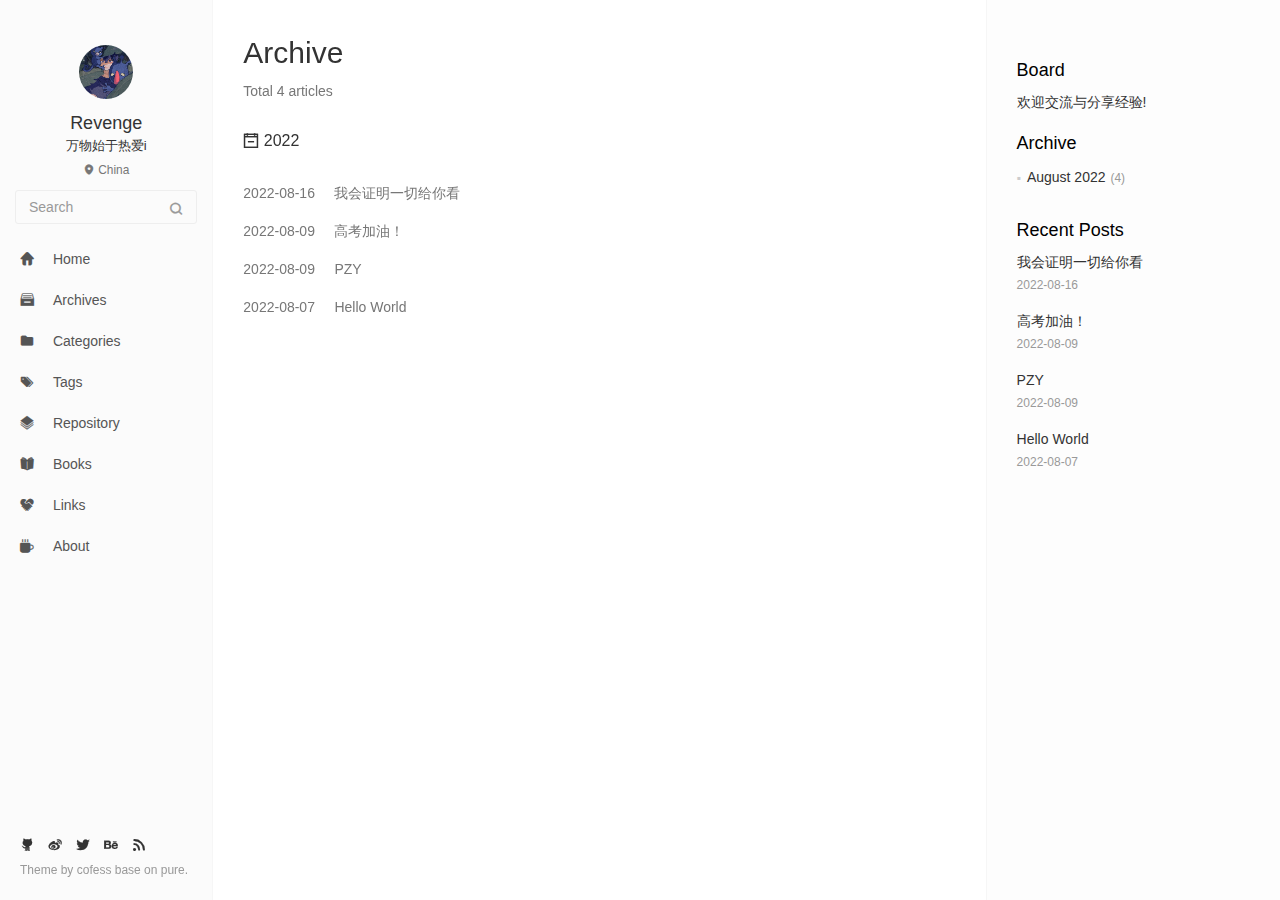
==== commit 9372b883: "Site updated: 2022-08-16 22:55:50" ====
--- a/archives/index.html
+++ b/archives/index.html
@@ -1,384 +1,449 @@
-
-
 <!DOCTYPE html>
-<html lang="en" data-default-color-scheme=auto>
-
-
-
+<html lang=en>
 <head>
-  <meta charset="UTF-8">
-  <link rel="apple-touch-icon" sizes="76x76" href="/img/fluid.png">
-  <link rel="icon" href="/img/fluid.png">
-  <meta name="viewport" content="width=device-width, initial-scale=1.0, maximum-scale=5.0, shrink-to-fit=no">
-  <meta http-equiv="x-ua-compatible" content="ie=edge">
-  
-  <meta name="theme-color" content="#447EA5">
-  <meta name="author" content="CYQ">
-  <meta name="keywords" content="">
-  
-    <meta property="og:type" content="website">
-<meta property="og:title" content="Archives">
+  <meta charset="utf-8">
+  
+  <meta http-equiv="X-UA-Compatible" content="IE=edge,chrome=1">
+  <meta name="viewport" content="width=device-width, initial-scale=1, maximum-scale=1, minimum-scale=1, user-scalable=no, minimal-ui">
+  <meta name="renderer" content="webkit">
+  <meta http-equiv="Cache-Control" content="no-transform" />
+  <meta http-equiv="Cache-Control" content="no-siteapp" />
+  <meta name="apple-mobile-web-app-capable" content="yes">
+  <meta name="apple-mobile-web-app-status-bar-style" content="black">
+  <meta name="format-detection" content="telephone=no,email=no,adress=no">
+  <!-- Color theme for statusbar -->
+  <meta name="theme-color" content="#000000" />
+  <!-- 强制页面在当前窗口以独立页面显示,防止别人在框架里调用页面 -->
+  <meta http-equiv="window-target" content="_top" />
+  
+  
+  <title>Archive | Hexo</title>
+  <meta property="og:type" content="website">
+<meta property="og:title" content="AYIILO">
 <meta property="og:url" content="http://example.com/archives/index.html">
 <meta property="og:site_name" content="AYIILO">
 <meta property="og:locale" content="en_US">
 <meta property="article:author" content="CYQ">
-<meta name="twitter:card" content="summary_large_image">
-  
-  
-  
-  <title>Archives - AYIILO</title>
-
-  <link  rel="stylesheet" href="https://lib.baomitu.com/twitter-bootstrap/4.6.1/css/bootstrap.min.css" />
-
-
-
-
-
-<!-- 主题依赖的图标库，不要自行修改 -->
-<!-- Do not modify the link that theme dependent icons -->
-
-<link rel="stylesheet" href="//at.alicdn.com/t/font_1749284_hj8rtnfg7um.css">
-
-
-
-<link rel="stylesheet" href="//at.alicdn.com/t/font_1736178_lbnruvf0jn.css">
-
-
-<link  rel="stylesheet" href="/css/main.css" />
-
-
-  <link id="highlight-css" rel="stylesheet" href="/css/highlight.css" />
-  
-    <link id="highlight-css-dark" rel="stylesheet" href="/css/highlight-dark.css" />
-  
-
-
-
-
-  <script id="fluid-configs">
-    var Fluid = window.Fluid || {};
-    Fluid.ctx = Object.assign({}, Fluid.ctx)
-    var CONFIG = {"hostname":"example.com","root":"/","version":"1.9.2","typing":{"enable":true,"typeSpeed":70,"cursorChar":"_","loop":true,"scope":[]},"anchorjs":{"enable":true,"element":"h1,h2,h3,h4,h5,h6","placement":"left","visible":"hover","icon":""},"progressbar":{"enable":true,"height_px":3,"color":"#29d","options":{"showSpinner":false,"trickleSpeed":100}},"code_language":{"enable":true,"default":"TEXT"},"copy_btn":true,"image_caption":{"enable":true},"image_zoom":{"enable":true,"img_url_replace":["",""]},"toc":{"enable":true,"placement":"right","headingSelector":"h1,h2,h3,h4,h5,h6","collapseDepth":0},"lazyload":{"enable":true,"loading_img":"/img/loading.gif","onlypost":false,"offset_factor":2},"web_analytics":{"enable":true,"follow_dnt":true,"baidu":null,"google":null,"gtag":null,"tencent":{"sid":null,"cid":null},"woyaola":null,"cnzz":null,"leancloud":{"app_id":null,"app_key":null,"server_url":null,"path":"window.location.pathname","ignore_local":false}},"search_path":"/local-search.xml"};
-
-    if (CONFIG.web_analytics.follow_dnt) {
-      var dntVal = navigator.doNotTrack || window.doNotTrack || navigator.msDoNotTrack;
-      Fluid.ctx.dnt = dntVal && (dntVal.startsWith('1') || dntVal.startsWith('yes') || dntVal.startsWith('on'));
-    }
-  </script>
-  <script  src="/js/utils.js" ></script>
-  <script  src="/js/color-schema.js" ></script>
-  
-
-  
-
-  
-
-  
-
-  
-
-  
-
-  
-
-  
-
-
-
+<meta name="twitter:card" content="summary">
+  <!-- Canonical links -->
+  <link rel="canonical" href="http://example.com/archives/index.html">
+  
+    <link rel="alternate" href="/atom.xml" title="AYIILO" type="application/atom+xml">
+  
+  
+    <link rel="icon" href="/favicon.png" type="image/x-icon">
+  
+  
+<link rel="stylesheet" href="/css/style.css">
+
+  
+  
+  
   
 <meta name="generator" content="Hexo 6.2.0"></head>
 
 
-<body>
-  
-
-  <header>
-    
-
-<div class="header-inner" style="height: 60vh;">
-  <nav id="navbar" class="navbar fixed-top  navbar-expand-lg navbar-dark scrolling-navbar">
-  <div class="container">
-    <a class="navbar-brand" href="/">
-      <strong>Ayiilo</strong>
-    </a>
-
-    <button id="navbar-toggler-btn" class="navbar-toggler" type="button" data-toggle="collapse"
-            data-target="#navbarSupportedContent"
-            aria-controls="navbarSupportedContent" aria-expanded="false" aria-label="Toggle navigation">
-      <div class="animated-icon"><span></span><span></span><span></span></div>
-    </button>
-
-    <!-- Collapsible content -->
-    <div class="collapse navbar-collapse" id="navbarSupportedContent">
-      <ul class="navbar-nav ml-auto text-center">
-        
-          
-          
-          
-          
-            <li class="nav-item">
-              <a class="nav-link" href="/">
-                <i class="iconfont icon-home-fill"></i>
-                Home
-              </a>
-            </li>
-          
-        
-          
-          
-          
-          
-            <li class="nav-item">
-              <a class="nav-link" href="/archives/">
-                <i class="iconfont icon-archive-fill"></i>
-                Archives
-              </a>
-            </li>
-          
-        
-          
-          
-          
-          
-            <li class="nav-item">
-              <a class="nav-link" href="/categories/">
-                <i class="iconfont icon-category-fill"></i>
-                Categories
-              </a>
-            </li>
-          
-        
-          
-          
-          
-          
-            <li class="nav-item">
-              <a class="nav-link" href="/tags/">
-                <i class="iconfont icon-tags-fill"></i>
-                Tags
-              </a>
-            </li>
-          
-        
-          
-          
-          
-          
-            <li class="nav-item">
-              <a class="nav-link" href="/about/">
-                <i class="iconfont icon-user-fill"></i>
-                About
-              </a>
-            </li>
-          
-        
-        
-          <li class="nav-item" id="search-btn">
-            <a class="nav-link" target="_self" href="javascript:;" data-toggle="modal" data-target="#modalSearch" aria-label="Search">
-              &nbsp;<i class="iconfont icon-search"></i>&nbsp;
-            </a>
+<body class="main-center" itemscope itemtype="http://schema.org/WebPage">
+  <header class="header" itemscope itemtype="http://schema.org/WPHeader">
+  <div class="slimContent">
+    <div class="navbar-header">
+      
+      
+      <div class="profile-block text-center">
+        <a id="avatar" href="https://github.com/cofess" target="_blank">
+          <img class="img-circle img-rotate" src="/images/avatar.png" width="200" height="200">
+        </a>
+        <h2 id="name" class="hidden-xs hidden-sm">Revenge</h2>
+        <h3 id="title" class="hidden-xs hidden-sm hidden-md">万物始于热爱i</h3>
+        <small id="location" class="text-muted hidden-xs hidden-sm"><i class="icon icon-map-marker"></i> China</small>
+      </div>
+      
+      <div class="search" id="search-form-wrap">
+
+    <form class="search-form sidebar-form">
+        <div class="input-group">
+            <input type="text" class="search-form-input form-control" placeholder="Search" />
+            <span class="input-group-btn">
+                <button type="submit" class="search-form-submit btn btn-flat" onclick="return false;"><i class="icon icon-search"></i></button>
+            </span>
+        </div>
+    </form>
+    <div class="ins-search">
+  <div class="ins-search-mask"></div>
+  <div class="ins-search-container">
+    <div class="ins-input-wrapper">
+      <input type="text" class="ins-search-input" placeholder="Type something..." x-webkit-speech />
+      <button type="button" class="close ins-close ins-selectable" data-dismiss="modal" aria-label="Close"><span aria-hidden="true">×</span></button>
+    </div>
+    <div class="ins-section-wrapper">
+      <div class="ins-section-container"></div>
+    </div>
+  </div>
+</div>
+
+
+</div>
+      <button class="navbar-toggle collapsed" type="button" data-toggle="collapse" data-target="#main-navbar" aria-controls="main-navbar" aria-expanded="false">
+        <span class="sr-only">Toggle navigation</span>
+        <span class="icon-bar"></span>
+        <span class="icon-bar"></span>
+        <span class="icon-bar"></span>
+      </button>
+    </div>
+    <nav id="main-navbar" class="collapse navbar-collapse" itemscope itemtype="http://schema.org/SiteNavigationElement" role="navigation">
+      <ul class="nav navbar-nav main-nav ">
+        
+        
+        <li class="menu-item menu-item-home">
+          <a href="/.">
+            
+            <i class="icon icon-home-fill"></i>
+            
+            <span class="menu-title">Home</span>
+          </a>
+        </li>
+        
+        
+        <li class="menu-item menu-item-archives">
+          <a href="/%E5%BD%92%E6%A1%A3">
+            
+            <i class="icon icon-archives-fill"></i>
+            
+            <span class="menu-title">Archives</span>
+          </a>
+        </li>
+        
+        
+        <li class="menu-item menu-item-categories">
+          <a href="/%E5%88%86%E7%B1%BB">
+            
+            <i class="icon icon-folder"></i>
+            
+            <span class="menu-title">Categories</span>
+          </a>
+        </li>
+        
+        
+        <li class="menu-item menu-item-tags">
+          <a href="/%E6%A0%87%E7%AD%BE">
+            
+            <i class="icon icon-tags"></i>
+            
+            <span class="menu-title">Tags</span>
+          </a>
+        </li>
+        
+        
+        <li class="menu-item menu-item-repository">
+          <a href="/%E9%A1%B9%E7%9B%AE">
+            
+            <i class="icon icon-project"></i>
+            
+            <span class="menu-title">Repository</span>
+          </a>
+        </li>
+        
+        
+        <li class="menu-item menu-item-books">
+          <a href="/%E4%B9%A6%E6%B4%9E">
+            
+            <i class="icon icon-book-fill"></i>
+            
+            <span class="menu-title">Books</span>
+          </a>
+        </li>
+        
+        
+        <li class="menu-item menu-item-links">
+          <a href="/%E5%8F%8B%E9%93%BE">
+            
+            <i class="icon icon-friendship"></i>
+            
+            <span class="menu-title">Links</span>
+          </a>
+        </li>
+        
+        
+        <li class="menu-item menu-item-about">
+          <a href="/%E5%85%B3%E4%BA%8E">
+            
+            <i class="icon icon-cup-fill"></i>
+            
+            <span class="menu-title">About</span>
+          </a>
+        </li>
+        
+      </ul>
+      
+	
+    <ul class="social-links">
+    	
+        <li><a href="https://github.com/cofess" target="_blank" title="Github" data-toggle=tooltip data-placement=top><i class="icon icon-github"></i></a></li>
+        
+        <li><a href="http://weibo.com/cofess" target="_blank" title="Weibo" data-toggle=tooltip data-placement=top><i class="icon icon-weibo"></i></a></li>
+        
+        <li><a href="https://twitter.com/iwebued" target="_blank" title="Twitter" data-toggle=tooltip data-placement=top><i class="icon icon-twitter"></i></a></li>
+        
+        <li><a href="https://www.behance.net/cofess" target="_blank" title="Behance" data-toggle=tooltip data-placement=top><i class="icon icon-behance"></i></a></li>
+        
+        <li><a href="/atom.xml" target="_blank" title="Rss" data-toggle=tooltip data-placement=top><i class="icon icon-rss"></i></a></li>
+        
+    </ul>
+
+    </nav>
+  </div>
+</header>
+
+  
+    <aside class="sidebar" itemscope itemtype="http://schema.org/WPSideBar">
+  <div class="slimContent">
+    
+      <div class="widget">
+    <h3 class="widget-title">Board</h3>
+    <div class="widget-body">
+        <div id="board">
+            <div class="content">
+                <p>欢迎交流与分享经验!</p>
+            </div>
+        </div>
+    </div>
+</div>
+
+    
+      
+
+    
+      
+
+    
+      
+    
+      
+  <div class="widget">
+    <h3 class="widget-title">Archive</h3>
+    <div class="widget-body">
+      <ul class="archive-list"><li class="archive-list-item"><a class="archive-list-link" href="/archives/2022/08/">August 2022</a><span class="archive-list-count">4</span></li></ul>
+    </div>
+  </div>
+
+
+    
+      
+  <div class="widget">
+    <h3 class="widget-title">Recent Posts</h3>
+    <div class="widget-body">
+      <ul class="recent-post-list list-unstyled no-thumbnail">
+        
+          <li>
+            
+            <div class="item-inner">
+              <p class="item-category">
+                
+              </p>
+              <p class="item-title">
+                <a href="/2022/08/16/%E6%88%91%E4%BC%9A%E8%AF%81%E6%98%8E%E4%B8%80%E5%88%87%E7%BB%99%E4%BD%A0%E7%9C%8B/" class="title">我会证明一切给你看</a>
+              </p>
+              <p class="item-date">
+                <time datetime="2022-08-16T11:01:16.000Z" itemprop="datePublished">2022-08-16</time>
+              </p>
+            </div>
           </li>
           
-        
-        
-          <li class="nav-item" id="color-toggle-btn">
-            <a class="nav-link" target="_self" href="javascript:;" aria-label="Color Toggle">&nbsp;<i
-                class="iconfont icon-dark" id="color-toggle-icon"></i>&nbsp;</a>
+          <li>
+            
+            <div class="item-inner">
+              <p class="item-category">
+                
+              </p>
+              <p class="item-title">
+                <a href="/2022/08/09/%E9%AB%98%E8%80%83%E5%8A%A0%E6%B2%B9%EF%BC%81/" class="title">高考加油！</a>
+              </p>
+              <p class="item-date">
+                <time datetime="2022-08-09T01:49:03.000Z" itemprop="datePublished">2022-08-09</time>
+              </p>
+            </div>
           </li>
-        
+          
+          <li>
+            
+            <div class="item-inner">
+              <p class="item-category">
+                
+              </p>
+              <p class="item-title">
+                <a href="/2022/08/09/PZY/" class="title">PZY</a>
+              </p>
+              <p class="item-date">
+                <time datetime="2022-08-09T01:21:34.000Z" itemprop="datePublished">2022-08-09</time>
+              </p>
+            </div>
+          </li>
+          
+          <li>
+            
+            <div class="item-inner">
+              <p class="item-category">
+                
+              </p>
+              <p class="item-title">
+                <a href="/2022/08/07/hello-world/" class="title">Hello World</a>
+              </p>
+              <p class="item-date">
+                <time datetime="2022-08-07T15:39:39.489Z" itemprop="datePublished">2022-08-07</time>
+              </p>
+            </div>
+          </li>
+          
       </ul>
     </div>
   </div>
-</nav>
-
-  
-
-<div id="banner" class="banner" parallax=true
-     style="background: url('/img/default.png') no-repeat center center; background-size: cover;">
-  <div class="full-bg-img">
-    <div class="mask flex-center" style="background-color: rgba(0, 0, 0, 0.3)">
-      <div class="banner-text text-center fade-in-up">
-        <div class="h2">
-          
-            <span id="subtitle" data-typed-text="Archives"></span>
-          
+  
+
+    
+  </div>
+</aside>
+
+  
+  
+<main class="main" role="main">
+  	<article class="content article article-archives article-type-list" itemscope="">
+	    <header class="article-header">
+	      <h1 itemprop="title">Archive</h1>
+	      <p class="text-muted">Total 4 articles</p>
+	    </header>
+	    <div class="article-body">
+	      
+  
+  
+    
+    
+      
+      
+      <section class="panel panel-default b-no">
+        <div class="panel-heading" role="tab">
+          <h3 class="panel-title">
+            <a data-toggle="collapse" href="#collapse2022" aria-expanded="true">
+              <i class="icon icon-calendar-plus text-active"></i><i class="icon icon-calendar-minus text"></i>
+              2022
+            </a>
+            <!-- <a href="/archives/2022" class="archive-year">2022</a> -->
+          </h3>
         </div>
-
-        
-      </div>
-
-      
-    </div>
-  </div>
-</div>
-
-</div>
-
-  </header>
-
-  <main>
-    
-      <div class="container nopadding-x-md">
-        <div id="board"
-          >
-          
-          <div class="container">
-            <div class="row">
-              <div class="col-12 col-md-10 m-auto">
-                
-
-<div class="list-group">
-  <p class="h4">4 posts in total</p>
-  <hr>
-  
-  
-    
-      
-      <p class="h5">2022</p>
-    
-    <a href="/2022/08/16/%E6%88%91%E4%BC%9A%E8%AF%81%E6%98%8E%E4%B8%80%E5%88%87%E7%BB%99%E4%BD%A0%E7%9C%8B/" class="list-group-item list-group-item-action">
-      <time>08-16</time>
-      <div class="list-group-item-title">我会证明一切给你看</div>
-    </a>
-  
-    
-    <a href="/2022/08/09/%E9%AB%98%E8%80%83%E5%8A%A0%E6%B2%B9%EF%BC%81/" class="list-group-item list-group-item-action">
-      <time>08-09</time>
-      <div class="list-group-item-title">高考加油！</div>
-    </a>
-  
-    
-    <a href="/2022/08/09/PZY/" class="list-group-item list-group-item-action">
-      <time>08-09</time>
-      <div class="list-group-item-title">PZY</div>
-    </a>
-  
-    
-    <a href="/2022/08/07/hello-world/" class="list-group-item list-group-item-action">
-      <time>08-07</time>
-      <div class="list-group-item-title">Hello World</div>
-    </a>
-  
-</div>
-
-
-
-
-
-              </div>
-            </div>
-          </div>
+        <div id="collapse2022" class="panel-collapse collapse in" role="tabpanel" aria-labelledby="heading2022">
+        <div class="panel-body">
+          <div class="collection">
+    
+    
+<a href="/2022/08/16/%E6%88%91%E4%BC%9A%E8%AF%81%E6%98%8E%E4%B8%80%E5%88%87%E7%BB%99%E4%BD%A0%E7%9C%8B/" class="collection-item"   itemprop="url">
+  <time datetime="2022-08-16T11:01:16.000Z" itemprop="datePublished">2022-08-16</time>
+  <span>&nbsp;&nbsp;&nbsp;</span> 我会证明一切给你看
+</a>
+
+
+  
+    
+    
+    
+<a href="/2022/08/09/%E9%AB%98%E8%80%83%E5%8A%A0%E6%B2%B9%EF%BC%81/" class="collection-item"   itemprop="url">
+  <time datetime="2022-08-09T01:49:03.000Z" itemprop="datePublished">2022-08-09</time>
+  <span>&nbsp;&nbsp;&nbsp;</span> 高考加油！
+</a>
+
+
+  
+    
+    
+    
+<a href="/2022/08/09/PZY/" class="collection-item"   itemprop="url">
+  <time datetime="2022-08-09T01:21:34.000Z" itemprop="datePublished">2022-08-09</time>
+  <span>&nbsp;&nbsp;&nbsp;</span> PZY
+</a>
+
+
+  
+    
+    
+    
+<a href="/2022/08/07/hello-world/" class="collection-item"   itemprop="url">
+  <time datetime="2022-08-07T15:39:39.489Z" itemprop="datePublished">2022-08-07</time>
+  <span>&nbsp;&nbsp;&nbsp;</span> Hello World
+</a>
+
+
+  
+  
+    </div></div></div></section>
+  
+
+	    </div>
+  	</article>
+  	 	
+</main>
+
+  <footer class="footer" itemscope itemtype="http://schema.org/WPFooter">
+	
+	
+    <ul class="social-links">
+    	
+        <li><a href="https://github.com/cofess" target="_blank" title="Github" data-toggle=tooltip data-placement=top><i class="icon icon-github"></i></a></li>
+        
+        <li><a href="http://weibo.com/cofess" target="_blank" title="Weibo" data-toggle=tooltip data-placement=top><i class="icon icon-weibo"></i></a></li>
+        
+        <li><a href="https://twitter.com/iwebued" target="_blank" title="Twitter" data-toggle=tooltip data-placement=top><i class="icon icon-twitter"></i></a></li>
+        
+        <li><a href="https://www.behance.net/cofess" target="_blank" title="Behance" data-toggle=tooltip data-placement=top><i class="icon icon-behance"></i></a></li>
+        
+        <li><a href="/atom.xml" target="_blank" title="Rss" data-toggle=tooltip data-placement=top><i class="icon icon-rss"></i></a></li>
+        
+    </ul>
+
+    <div class="copyright">
+    	
+        <div class="publishby">
+        	Theme by <a href="https://github.com/cofess" target="_blank"> cofess </a>base on <a href="https://github.com/cofess/hexo-theme-pure" target="_blank">pure</a>.
         </div>
-      </div>
-    
-
-    
-      <a id="scroll-top-button" aria-label="TOP" href="#" role="button">
-        <i class="iconfont icon-arrowup" aria-hidden="true"></i>
-      </a>
-    
-
-    
-      <div class="modal fade" id="modalSearch" tabindex="-1" role="dialog" aria-labelledby="ModalLabel"
-     aria-hidden="true">
-  <div class="modal-dialog modal-dialog-scrollable modal-lg" role="document">
-    <div class="modal-content">
-      <div class="modal-header text-center">
-        <h4 class="modal-title w-100 font-weight-bold">Search</h4>
-        <button type="button" id="local-search-close" class="close" data-dismiss="modal" aria-label="Close">
-          <span aria-hidden="true">&times;</span>
-        </button>
-      </div>
-      <div class="modal-body mx-3">
-        <div class="md-form mb-5">
-          <input type="text" id="local-search-input" class="form-control validate">
-          <label data-error="x" data-success="v" for="local-search-input">Keyword</label>
-        </div>
-        <div class="list-group" id="local-search-result"></div>
-      </div>
-    </div>
-  </div>
-</div>
-
-    
-
-    
-  </main>
-
-  <footer>
-    <div class="footer-inner">
-  
-    <div class="footer-content">
-       <a href="https://hexo.io" target="_blank" rel="nofollow noopener"><span>Hexo</span></a> <i class="iconfont icon-love"></i> <a href="https://github.com/fluid-dev/hexo-theme-fluid" target="_blank" rel="nofollow noopener"><span>Fluid</span></a> 
-    </div>
-  
-  
-  
-  
-</div>
-
-  </footer>
-
-  <!-- Scripts -->
-  
-  <script  src="https://lib.baomitu.com/nprogress/0.2.0/nprogress.min.js" ></script>
-  <link  rel="stylesheet" href="https://lib.baomitu.com/nprogress/0.2.0/nprogress.min.css" />
-
-  <script>
-    NProgress.configure({"showSpinner":false,"trickleSpeed":100})
-    NProgress.start()
-    window.addEventListener('load', function() {
-      NProgress.done();
-    })
-  </script>
-
-
-<script  src="https://lib.baomitu.com/jquery/3.6.0/jquery.min.js" ></script>
-<script  src="https://lib.baomitu.com/twitter-bootstrap/4.6.1/js/bootstrap.min.js" ></script>
-<script  src="/js/events.js" ></script>
-<script  src="/js/plugins.js" ></script>
-
-
-  <script  src="https://lib.baomitu.com/typed.js/2.0.12/typed.min.js" ></script>
-  <script>
-    (function (window, document) {
-      var typing = Fluid.plugins.typing;
-      var subtitle = document.getElementById('subtitle');
-      if (!subtitle || !typing) {
-        return;
-      }
-      var text = subtitle.getAttribute('data-typed-text');
-      
-        typing(text);
-      
-    })(window, document);
-  </script>
-
-
-
-
-  
-    <script  src="/js/img-lazyload.js" ></script>
-  
-
-
-
-
-  <script  src="/js/local-search.js" ></script>
-
-
-
-
-
-<!-- 主题的启动项，将它保持在最底部 -->
-<!-- the boot of the theme, keep it at the bottom -->
-<script  src="/js/boot.js" ></script>
-
-
-  
-
-  <noscript>
-    <div class="noscript-warning">Blog works best with JavaScript enabled</div>
-  </noscript>
+    </div>
+</footer>
+  <script src="//cdn.jsdelivr.net/npm/jquery@1.12.4/dist/jquery.min.js"></script>
+<script>
+window.jQuery || document.write('<script src="js/jquery.min.js"><\/script>')
+</script>
+
+<script src="/js/plugin.min.js"></script>
+
+
+<script src="/js/application.js"></script>
+
+
+    <script>
+(function (window) {
+    var INSIGHT_CONFIG = {
+        TRANSLATION: {
+            POSTS: 'Posts',
+            PAGES: 'Pages',
+            CATEGORIES: 'Categories',
+            TAGS: 'Tags',
+            UNTITLED: '(Untitled)',
+        },
+        ROOT_URL: '/',
+        CONTENT_URL: '/content.json',
+    };
+    window.INSIGHT_CONFIG = INSIGHT_CONFIG;
+})(window);
+</script>
+
+<script src="/js/insight.js"></script>
+
+
+
+
+
+
+
+
+
+
+
+
 </body>
-</html>
+</html>--- a/css/style.css
+++ b/css/style.css
@@ -0,0 +1,9215 @@
+@charset "UTF-8";
+
+/**
+ * global variables and mixins
+ */
+
+/**
+ * font family
+ */
+
+/**
+ * 
+ */
+
+/* Mixins */
+
+/**
+ * bootstrap
+ */
+
+/*!
+ * Bootstrap v3.3.7 (http://getbootstrap.com)
+ * Copyright 2011-2016 Twitter, Inc.
+ * Licensed under MIT (https://github.com/twbs/bootstrap/blob/master/LICENSE)
+ */
+
+/*! normalize.css v3.0.3 | MIT License | github.com/necolas/normalize.css */
+
+html {
+  font-family: sans-serif;
+  -ms-text-size-adjust: 100%;
+  -webkit-text-size-adjust: 100%;
+}
+
+body {
+  margin: 0;
+}
+
+article,
+aside,
+details,
+figcaption,
+figure,
+footer,
+header,
+hgroup,
+main,
+menu,
+nav,
+section,
+summary {
+  display: block;
+}
+
+audio,
+canvas,
+progress,
+video {
+  display: inline-block;
+  vertical-align: baseline;
+}
+
+audio:not([controls]) {
+  display: none;
+  height: 0;
+}
+
+[hidden],
+template {
+  display: none;
+}
+
+a {
+  background-color: transparent;
+}
+
+a:active,
+a:hover {
+  outline: 0;
+}
+
+abbr[title] {
+  border-bottom: 1px dotted;
+}
+
+b,
+strong {
+  font-weight: bold;
+}
+
+dfn {
+  font-style: italic;
+}
+
+h1 {
+  font-size: 2em;
+  margin: 0.67em 0;
+}
+
+mark {
+  background: #ff0;
+  color: #000;
+}
+
+small {
+  font-size: 80%;
+}
+
+sub,
+sup {
+  font-size: 75%;
+  line-height: 0;
+  position: relative;
+  vertical-align: baseline;
+}
+
+sup {
+  top: -0.5em;
+}
+
+sub {
+  bottom: -0.25em;
+}
+
+img {
+  border: 0;
+}
+
+svg:not(:root) {
+  overflow: hidden;
+}
+
+figure {
+  margin: 1em 40px;
+}
+
+hr {
+  -webkit-box-sizing: content-box;
+  box-sizing: content-box;
+  height: 0;
+}
+
+pre {
+  overflow: auto;
+}
+
+code,
+kbd,
+pre,
+samp {
+  font-family: monospace,monospace;
+  font-size: 1em;
+}
+
+button,
+input,
+optgroup,
+select,
+textarea {
+  color: inherit;
+  font: inherit;
+  margin: 0;
+}
+
+button {
+  overflow: visible;
+}
+
+button,
+select {
+  text-transform: none;
+}
+
+button,
+html input[type="button"],
+input[type="reset"],
+input[type="submit"] {
+  -webkit-appearance: button;
+  cursor: pointer;
+}
+
+button[disabled],
+html input[disabled] {
+  cursor: default;
+}
+
+button::-moz-focus-inner,
+input::-moz-focus-inner {
+  border: 0;
+  padding: 0;
+}
+
+input {
+  line-height: normal;
+}
+
+input[type="checkbox"],
+input[type="radio"] {
+  -webkit-box-sizing: border-box;
+  box-sizing: border-box;
+  padding: 0;
+}
+
+input[type="number"]::-webkit-inner-spin-button,
+input[type="number"]::-webkit-outer-spin-button {
+  height: auto;
+}
+
+input[type="search"] {
+  -webkit-appearance: textfield;
+  -webkit-box-sizing: content-box;
+  box-sizing: content-box;
+}
+
+input[type="search"]::-webkit-search-cancel-button,
+input[type="search"]::-webkit-search-decoration {
+  -webkit-appearance: none;
+}
+
+fieldset {
+  border: 1px solid #c0c0c0;
+  margin: 0 2px;
+  padding: 0.35em 0.625em 0.75em;
+}
+
+legend {
+  border: 0;
+  padding: 0;
+}
+
+textarea {
+  overflow: auto;
+}
+
+optgroup {
+  font-weight: bold;
+}
+
+table {
+  border-collapse: collapse;
+  border-spacing: 0;
+}
+
+td,
+th {
+  padding: 0;
+}
+
+/*! Source: https://github.com/h5bp/html5-boilerplate/blob/master/src/css/main.css */
+
+* {
+  -webkit-box-sizing: border-box;
+  box-sizing: border-box;
+}
+
+*:before,
+*:after {
+  -webkit-box-sizing: border-box;
+  box-sizing: border-box;
+}
+
+html {
+  font-size: 10px;
+  -webkit-tap-highlight-color: transparent;
+}
+
+input,
+button,
+select,
+textarea {
+  font-family: inherit;
+  font-size: inherit;
+  line-height: inherit;
+}
+
+a {
+  color: #2196f3;
+  text-decoration: none;
+}
+
+a:hover,
+a:focus {
+  color: #0a6ebd;
+  text-decoration: underline;
+}
+
+a:focus {
+  outline: 5px auto -webkit-focus-ring-color;
+  outline-offset: -2px;
+}
+
+figure {
+  margin: 0;
+}
+
+img {
+  vertical-align: middle;
+}
+
+.img-responsive {
+  display: block;
+  max-width: 100%;
+  height: auto;
+}
+
+.img-rounded {
+  border-radius: 6px;
+}
+
+.img-thumbnail {
+  padding: 4px;
+  line-height: 1.57143;
+  background-color: #fff;
+  border: 1px solid #ddd;
+  border-radius: 4px;
+  -webkit-transition: all 0.2s ease-in-out;
+  transition: all 0.2s ease-in-out;
+  display: inline-block;
+  max-width: 100%;
+  height: auto;
+}
+
+.img-circle {
+  border-radius: 50%;
+}
+
+hr {
+  margin-top: 21px;
+  margin-bottom: 21px;
+  border: 0;
+  border-top: 1px solid #eeeeee;
+}
+
+.sr-only {
+  position: absolute;
+  width: 1px;
+  height: 1px;
+  margin: -1px;
+  padding: 0;
+  overflow: hidden;
+  clip: rect(0, 0, 0, 0);
+  border: 0;
+}
+
+.sr-only-focusable:active,
+.sr-only-focusable:focus {
+  position: static;
+  width: auto;
+  height: auto;
+  margin: 0;
+  overflow: visible;
+  clip: auto;
+}
+
+[role="button"] {
+  cursor: pointer;
+}
+
+h1,
+h2,
+h3,
+h4,
+h5,
+h6,
+.h1,
+.h2,
+.h3,
+.h4,
+.h5,
+.h6 {
+  font-family: inherit;
+  font-weight: 500;
+  line-height: 1.1;
+  color: inherit;
+}
+
+h1 small,
+h1 .small,
+h2 small,
+h2 .small,
+h3 small,
+h3 .small,
+h4 small,
+h4 .small,
+h5 small,
+h5 .small,
+h6 small,
+h6 .small,
+.h1 small,
+.h1 .small,
+.h2 small,
+.h2 .small,
+.h3 small,
+.h3 .small,
+.h4 small,
+.h4 .small,
+.h5 small,
+.h5 .small,
+.h6 small,
+.h6 .small {
+  font-weight: normal;
+  line-height: 1;
+  color: #777777;
+}
+
+h1,
+.h1,
+h2,
+.h2,
+h3,
+.h3 {
+  margin-top: 21px;
+  margin-bottom: 10.5px;
+}
+
+h1 small,
+h1 .small,
+.h1 small,
+.h1 .small,
+h2 small,
+h2 .small,
+.h2 small,
+.h2 .small,
+h3 small,
+h3 .small,
+.h3 small,
+.h3 .small {
+  font-size: 65%;
+}
+
+h4,
+.h4,
+h5,
+.h5,
+h6,
+.h6 {
+  margin-top: 10.5px;
+  margin-bottom: 10.5px;
+}
+
+h4 small,
+h4 .small,
+.h4 small,
+.h4 .small,
+h5 small,
+h5 .small,
+.h5 small,
+.h5 .small,
+h6 small,
+h6 .small,
+.h6 small,
+.h6 .small {
+  font-size: 75%;
+}
+
+h1,
+.h1 {
+  font-size: 30px;
+}
+
+h2,
+.h2 {
+  font-size: 26px;
+}
+
+h3,
+.h3 {
+  font-size: 22px;
+}
+
+h4,
+.h4 {
+  font-size: 18px;
+}
+
+h5,
+.h5 {
+  font-size: 14px;
+}
+
+h6,
+.h6 {
+  font-size: 12px;
+}
+
+p {
+  margin: 0 0 10.5px;
+}
+
+.lead {
+  margin-bottom: 21px;
+  font-size: 16px;
+  font-weight: 300;
+  line-height: 1.4;
+}
+
+small,
+.small {
+  font-size: 85%;
+}
+
+mark,
+.mark {
+  background-color: #fcf8e3;
+  padding: .2em;
+}
+
+.text-left {
+  text-align: left;
+}
+
+.text-right {
+  text-align: right;
+}
+
+.text-center {
+  text-align: center;
+}
+
+.text-justify {
+  text-align: justify;
+}
+
+.text-nowrap {
+  white-space: nowrap;
+}
+
+.text-lowercase {
+  text-transform: lowercase;
+}
+
+.text-uppercase,
+.initialism {
+  text-transform: uppercase;
+}
+
+.text-capitalize {
+  text-transform: capitalize;
+}
+
+.text-muted {
+  color: #777777 !important;
+}
+
+.text-primary {
+  color: #2196f3;
+}
+
+a.text-primary:hover,
+a.text-primary:focus {
+  color: #0c7cd5;
+}
+
+.text-success {
+  color: #3c763d;
+}
+
+a.text-success:hover,
+a.text-success:focus {
+  color: #2b542c;
+}
+
+.text-info {
+  color: #31708f;
+}
+
+a.text-info:hover,
+a.text-info:focus {
+  color: #245269;
+}
+
+.text-warning {
+  color: #8a6d3b;
+}
+
+a.text-warning:hover,
+a.text-warning:focus {
+  color: #66512c;
+}
+
+.text-danger {
+  color: #a94442;
+}
+
+a.text-danger:hover,
+a.text-danger:focus {
+  color: #843534;
+}
+
+.bg-primary {
+  color: #fff;
+}
+
+.bg-primary {
+  background-color: #2196f3;
+}
+
+a.bg-primary:hover,
+a.bg-primary:focus {
+  background-color: #0c7cd5;
+}
+
+.bg-success {
+  background-color: #dff0d8;
+}
+
+a.bg-success:hover,
+a.bg-success:focus {
+  background-color: #c1e2b3;
+}
+
+.bg-info {
+  background-color: #d9edf7;
+}
+
+a.bg-info:hover,
+a.bg-info:focus {
+  background-color: #afd9ee;
+}
+
+.bg-warning {
+  background-color: #fcf8e3;
+}
+
+a.bg-warning:hover,
+a.bg-warning:focus {
+  background-color: #f7ecb5;
+}
+
+.bg-danger {
+  background-color: #f2dede;
+}
+
+a.bg-danger:hover,
+a.bg-danger:focus {
+  background-color: #e4b9b9;
+}
+
+.page-header {
+  padding-bottom: 9.5px;
+  margin: 42px 0 21px;
+  border-bottom: 1px solid #eeeeee;
+}
+
+ul,
+ol {
+  margin-top: 0;
+  margin-bottom: 10.5px;
+}
+
+ul ul,
+ul ol,
+ol ul,
+ol ol {
+  margin-bottom: 0;
+}
+
+.list-unstyled {
+  padding-left: 0;
+  list-style: none;
+}
+
+.list-inline {
+  padding-left: 0;
+  list-style: none;
+  margin-left: -5px;
+}
+
+.list-inline > li {
+  display: inline-block;
+  padding-left: 5px;
+  padding-right: 5px;
+}
+
+dl {
+  margin-top: 0;
+  margin-bottom: 21px;
+}
+
+dt,
+dd {
+  line-height: 1.57143;
+}
+
+dt {
+  font-weight: bold;
+}
+
+dd {
+  margin-left: 0;
+}
+
+.dl-horizontal dd:before,
+.dl-horizontal dd:after {
+  content: " ";
+  display: table;
+}
+
+.dl-horizontal dd:after {
+  clear: both;
+}
+
+abbr[title],
+abbr[data-original-title] {
+  cursor: help;
+  border-bottom: 1px dotted #777777;
+}
+
+.initialism {
+  font-size: 90%;
+}
+
+blockquote {
+  padding: 10.5px 16px;
+  margin: 0 0 21px;
+  border: 1px dotted #eeeeee;
+  border-left: 3px solid #eeeeee;
+  background-color: #fbfbfb;
+}
+
+blockquote p:last-child,
+blockquote ul:last-child,
+blockquote ol:last-child {
+  margin-bottom: 0;
+}
+
+blockquote footer,
+blockquote small,
+blockquote .small {
+  display: block;
+  font-size: 80%;
+  line-height: 1.57143;
+  color: #777777;
+}
+
+blockquote footer:before,
+blockquote small:before,
+blockquote .small:before {
+  content: '\2014 \00A0';
+}
+
+.blockquote-reverse,
+blockquote.pull-right {
+  padding-right: 15px;
+  padding-left: 0;
+  border-right: 5px solid #eeeeee;
+  border-left: 0;
+  text-align: right;
+}
+
+.blockquote-reverse footer:before,
+.blockquote-reverse small:before,
+.blockquote-reverse .small:before,
+blockquote.pull-right footer:before,
+blockquote.pull-right small:before,
+blockquote.pull-right .small:before {
+  content: '';
+}
+
+.blockquote-reverse footer:after,
+.blockquote-reverse small:after,
+.blockquote-reverse .small:after,
+blockquote.pull-right footer:after,
+blockquote.pull-right small:after,
+blockquote.pull-right .small:after {
+  content: '\00A0 \2014';
+}
+
+address {
+  margin-bottom: 21px;
+  font-style: normal;
+  line-height: 1.57143;
+}
+
+.container {
+  margin-right: auto;
+  margin-left: auto;
+  padding-left: 15px;
+  padding-right: 15px;
+}
+
+.container:before,
+.container:after {
+  content: " ";
+  display: table;
+}
+
+.container:after {
+  clear: both;
+}
+
+.container-fluid {
+  margin-right: auto;
+  margin-left: auto;
+  padding-left: 15px;
+  padding-right: 15px;
+}
+
+.container-fluid:before,
+.container-fluid:after {
+  content: " ";
+  display: table;
+}
+
+.container-fluid:after {
+  clear: both;
+}
+
+.row {
+  margin-left: -15px;
+  margin-right: -15px;
+}
+
+.row:before,
+.row:after {
+  content: " ";
+  display: table;
+}
+
+.row:after {
+  clear: both;
+}
+
+.col-xs-1,
+.col-sm-1,
+.col-md-1,
+.col-lg-1,
+.col-xs-2,
+.col-sm-2,
+.col-md-2,
+.col-lg-2,
+.col-xs-3,
+.col-sm-3,
+.col-md-3,
+.col-lg-3,
+.col-xs-4,
+.col-sm-4,
+.col-md-4,
+.col-lg-4,
+.col-xs-5,
+.col-sm-5,
+.col-md-5,
+.col-lg-5,
+.col-xs-6,
+.col-sm-6,
+.col-md-6,
+.col-lg-6,
+.col-xs-7,
+.col-sm-7,
+.col-md-7,
+.col-lg-7,
+.col-xs-8,
+.col-sm-8,
+.col-md-8,
+.col-lg-8,
+.col-xs-9,
+.col-sm-9,
+.col-md-9,
+.col-lg-9,
+.col-xs-10,
+.col-sm-10,
+.col-md-10,
+.col-lg-10,
+.col-xs-11,
+.col-sm-11,
+.col-md-11,
+.col-lg-11,
+.col-xs-12,
+.col-sm-12,
+.col-md-12,
+.col-lg-12 {
+  position: relative;
+  min-height: 1px;
+  padding-left: 15px;
+  padding-right: 15px;
+}
+
+.col-xs-1,
+.col-xs-2,
+.col-xs-3,
+.col-xs-4,
+.col-xs-5,
+.col-xs-6,
+.col-xs-7,
+.col-xs-8,
+.col-xs-9,
+.col-xs-10,
+.col-xs-11,
+.col-xs-12 {
+  float: left;
+}
+
+.col-xs-1 {
+  width: 8.33333%;
+}
+
+.col-xs-2 {
+  width: 16.66667%;
+}
+
+.col-xs-3 {
+  width: 25%;
+}
+
+.col-xs-4 {
+  width: 33.33333%;
+}
+
+.col-xs-5 {
+  width: 41.66667%;
+}
+
+.col-xs-6 {
+  width: 50%;
+}
+
+.col-xs-7 {
+  width: 58.33333%;
+}
+
+.col-xs-8 {
+  width: 66.66667%;
+}
+
+.col-xs-9 {
+  width: 75%;
+}
+
+.col-xs-10 {
+  width: 83.33333%;
+}
+
+.col-xs-11 {
+  width: 91.66667%;
+}
+
+.col-xs-12 {
+  width: 100%;
+}
+
+.col-xs-pull-0 {
+  right: auto;
+}
+
+.col-xs-pull-1 {
+  right: 8.33333%;
+}
+
+.col-xs-pull-2 {
+  right: 16.66667%;
+}
+
+.col-xs-pull-3 {
+  right: 25%;
+}
+
+.col-xs-pull-4 {
+  right: 33.33333%;
+}
+
+.col-xs-pull-5 {
+  right: 41.66667%;
+}
+
+.col-xs-pull-6 {
+  right: 50%;
+}
+
+.col-xs-pull-7 {
+  right: 58.33333%;
+}
+
+.col-xs-pull-8 {
+  right: 66.66667%;
+}
+
+.col-xs-pull-9 {
+  right: 75%;
+}
+
+.col-xs-pull-10 {
+  right: 83.33333%;
+}
+
+.col-xs-pull-11 {
+  right: 91.66667%;
+}
+
+.col-xs-pull-12 {
+  right: 100%;
+}
+
+.col-xs-push-0 {
+  left: auto;
+}
+
+.col-xs-push-1 {
+  left: 8.33333%;
+}
+
+.col-xs-push-2 {
+  left: 16.66667%;
+}
+
+.col-xs-push-3 {
+  left: 25%;
+}
+
+.col-xs-push-4 {
+  left: 33.33333%;
+}
+
+.col-xs-push-5 {
+  left: 41.66667%;
+}
+
+.col-xs-push-6 {
+  left: 50%;
+}
+
+.col-xs-push-7 {
+  left: 58.33333%;
+}
+
+.col-xs-push-8 {
+  left: 66.66667%;
+}
+
+.col-xs-push-9 {
+  left: 75%;
+}
+
+.col-xs-push-10 {
+  left: 83.33333%;
+}
+
+.col-xs-push-11 {
+  left: 91.66667%;
+}
+
+.col-xs-push-12 {
+  left: 100%;
+}
+
+.col-xs-offset-0 {
+  margin-left: 0%;
+}
+
+.col-xs-offset-1 {
+  margin-left: 8.33333%;
+}
+
+.col-xs-offset-2 {
+  margin-left: 16.66667%;
+}
+
+.col-xs-offset-3 {
+  margin-left: 25%;
+}
+
+.col-xs-offset-4 {
+  margin-left: 33.33333%;
+}
+
+.col-xs-offset-5 {
+  margin-left: 41.66667%;
+}
+
+.col-xs-offset-6 {
+  margin-left: 50%;
+}
+
+.col-xs-offset-7 {
+  margin-left: 58.33333%;
+}
+
+.col-xs-offset-8 {
+  margin-left: 66.66667%;
+}
+
+.col-xs-offset-9 {
+  margin-left: 75%;
+}
+
+.col-xs-offset-10 {
+  margin-left: 83.33333%;
+}
+
+.col-xs-offset-11 {
+  margin-left: 91.66667%;
+}
+
+.col-xs-offset-12 {
+  margin-left: 100%;
+}
+
+.btn {
+  display: inline-block;
+  margin-bottom: 0;
+  font-weight: normal;
+  text-align: center;
+  vertical-align: middle;
+  -ms-touch-action: manipulation;
+  touch-action: manipulation;
+  cursor: pointer;
+  background-image: none;
+  border: 1px solid transparent;
+  white-space: nowrap;
+  padding: 6px 12px;
+  font-size: 14px;
+  line-height: 1.57143;
+  border-radius: 4px;
+  -webkit-user-select: none;
+  -moz-user-select: none;
+  -ms-user-select: none;
+  user-select: none;
+}
+
+.btn:focus,
+.btn.focus,
+.btn:active:focus,
+.btn:active.focus,
+.btn.active:focus,
+.btn.active.focus {
+  outline: 5px auto -webkit-focus-ring-color;
+  outline-offset: -2px;
+}
+
+.btn:hover,
+.btn:focus,
+.btn.focus {
+  color: #333;
+  text-decoration: none;
+}
+
+.btn:active,
+.btn.active {
+  outline: 0;
+  background-image: none;
+  -webkit-box-shadow: inset 0 3px 5px rgba(0, 0, 0, 0.125);
+  box-shadow: inset 0 3px 5px rgba(0, 0, 0, 0.125);
+}
+
+.btn.disabled,
+.btn[disabled],
+fieldset[disabled] .btn {
+  cursor: not-allowed;
+  opacity: 0.65;
+  filter: alpha(opacity=65);
+  -webkit-box-shadow: none;
+  box-shadow: none;
+}
+
+a.btn.disabled,
+fieldset[disabled] a.btn {
+  pointer-events: none;
+}
+
+.btn-default {
+  color: #333;
+  background-color: #fff;
+  border-color: #ccc;
+}
+
+.btn-default:focus,
+.btn-default.focus {
+  color: #333;
+  background-color: #e6e6e6;
+  border-color: #8c8c8c;
+}
+
+.btn-default:hover {
+  color: #333;
+  background-color: #e6e6e6;
+  border-color: #adadad;
+}
+
+.btn-default:active,
+.btn-default.active,
+.open > .btn-default.dropdown-toggle {
+  color: #333;
+  background-color: #e6e6e6;
+  border-color: #adadad;
+}
+
+.btn-default:active:hover,
+.btn-default:active:focus,
+.btn-default:active.focus,
+.btn-default.active:hover,
+.btn-default.active:focus,
+.btn-default.active.focus,
+.open > .btn-default.dropdown-toggle:hover,
+.open > .btn-default.dropdown-toggle:focus,
+.open > .btn-default.dropdown-toggle.focus {
+  color: #333;
+  background-color: #d4d4d4;
+  border-color: #8c8c8c;
+}
+
+.btn-default:active,
+.btn-default.active,
+.open > .btn-default.dropdown-toggle {
+  background-image: none;
+}
+
+.btn-default.disabled:hover,
+.btn-default.disabled:focus,
+.btn-default.disabled.focus,
+.btn-default[disabled]:hover,
+.btn-default[disabled]:focus,
+.btn-default[disabled].focus,
+fieldset[disabled] .btn-default:hover,
+fieldset[disabled] .btn-default:focus,
+fieldset[disabled] .btn-default.focus {
+  background-color: #fff;
+  border-color: #ccc;
+}
+
+.btn-default .badge {
+  color: #fff;
+  background-color: #333;
+}
+
+.btn-primary {
+  color: #fff;
+  background-color: #2196f3;
+  border-color: #0d8aee;
+}
+
+.btn-primary:focus,
+.btn-primary.focus {
+  color: #fff;
+  background-color: #0c7cd5;
+  border-color: #064475;
+}
+
+.btn-primary:hover {
+  color: #fff;
+  background-color: #0c7cd5;
+  border-color: #0a68b4;
+}
+
+.btn-primary:active,
+.btn-primary.active,
+.open > .btn-primary.dropdown-toggle {
+  color: #fff;
+  background-color: #0c7cd5;
+  border-color: #0a68b4;
+}
+
+.btn-primary:active:hover,
+.btn-primary:active:focus,
+.btn-primary:active.focus,
+.btn-primary.active:hover,
+.btn-primary.active:focus,
+.btn-primary.active.focus,
+.open > .btn-primary.dropdown-toggle:hover,
+.open > .btn-primary.dropdown-toggle:focus,
+.open > .btn-primary.dropdown-toggle.focus {
+  color: #fff;
+  background-color: #0a68b4;
+  border-color: #064475;
+}
+
+.btn-primary:active,
+.btn-primary.active,
+.open > .btn-primary.dropdown-toggle {
+  background-image: none;
+}
+
+.btn-primary.disabled:hover,
+.btn-primary.disabled:focus,
+.btn-primary.disabled.focus,
+.btn-primary[disabled]:hover,
+.btn-primary[disabled]:focus,
+.btn-primary[disabled].focus,
+fieldset[disabled] .btn-primary:hover,
+fieldset[disabled] .btn-primary:focus,
+fieldset[disabled] .btn-primary.focus {
+  background-color: #2196f3;
+  border-color: #0d8aee;
+}
+
+.btn-primary .badge {
+  color: #2196f3;
+  background-color: #fff;
+}
+
+.btn-success {
+  color: #fff;
+  background-color: #5cb85c;
+  border-color: #4cae4c;
+}
+
+.btn-success:focus,
+.btn-success.focus {
+  color: #fff;
+  background-color: #449d44;
+  border-color: #255625;
+}
+
+.btn-success:hover {
+  color: #fff;
+  background-color: #449d44;
+  border-color: #398439;
+}
+
+.btn-success:active,
+.btn-success.active,
+.open > .btn-success.dropdown-toggle {
+  color: #fff;
+  background-color: #449d44;
+  border-color: #398439;
+}
+
+.btn-success:active:hover,
+.btn-success:active:focus,
+.btn-success:active.focus,
+.btn-success.active:hover,
+.btn-success.active:focus,
+.btn-success.active.focus,
+.open > .btn-success.dropdown-toggle:hover,
+.open > .btn-success.dropdown-toggle:focus,
+.open > .btn-success.dropdown-toggle.focus {
+  color: #fff;
+  background-color: #398439;
+  border-color: #255625;
+}
+
+.btn-success:active,
+.btn-success.active,
+.open > .btn-success.dropdown-toggle {
+  background-image: none;
+}
+
+.btn-success.disabled:hover,
+.btn-success.disabled:focus,
+.btn-success.disabled.focus,
+.btn-success[disabled]:hover,
+.btn-success[disabled]:focus,
+.btn-success[disabled].focus,
+fieldset[disabled] .btn-success:hover,
+fieldset[disabled] .btn-success:focus,
+fieldset[disabled] .btn-success.focus {
+  background-color: #5cb85c;
+  border-color: #4cae4c;
+}
+
+.btn-success .badge {
+  color: #5cb85c;
+  background-color: #fff;
+}
+
+.btn-info {
+  color: #fff;
+  background-color: #56CCF2;
+  border-color: #3ec5f0;
+}
+
+.btn-info:focus,
+.btn-info.focus {
+  color: #fff;
+  background-color: #27beee;
+  border-color: #0d7ea3;
+}
+
+.btn-info:hover {
+  color: #fff;
+  background-color: #27beee;
+  border-color: #11aee0;
+}
+
+.btn-info:active,
+.btn-info.active,
+.open > .btn-info.dropdown-toggle {
+  color: #fff;
+  background-color: #27beee;
+  border-color: #11aee0;
+}
+
+.btn-info:active:hover,
+.btn-info:active:focus,
+.btn-info:active.focus,
+.btn-info.active:hover,
+.btn-info.active:focus,
+.btn-info.active.focus,
+.open > .btn-info.dropdown-toggle:hover,
+.open > .btn-info.dropdown-toggle:focus,
+.open > .btn-info.dropdown-toggle.focus {
+  color: #fff;
+  background-color: #11aee0;
+  border-color: #0d7ea3;
+}
+
+.btn-info:active,
+.btn-info.active,
+.open > .btn-info.dropdown-toggle {
+  background-image: none;
+}
+
+.btn-info.disabled:hover,
+.btn-info.disabled:focus,
+.btn-info.disabled.focus,
+.btn-info[disabled]:hover,
+.btn-info[disabled]:focus,
+.btn-info[disabled].focus,
+fieldset[disabled] .btn-info:hover,
+fieldset[disabled] .btn-info:focus,
+fieldset[disabled] .btn-info.focus {
+  background-color: #56CCF2;
+  border-color: #3ec5f0;
+}
+
+.btn-info .badge {
+  color: #56CCF2;
+  background-color: #fff;
+}
+
+.btn-warning {
+  color: #fff;
+  background-color: #F09819;
+  border-color: #e18b0f;
+}
+
+.btn-warning:focus,
+.btn-warning.focus {
+  color: #fff;
+  background-color: #c97c0d;
+  border-color: #694107;
+}
+
+.btn-warning:hover {
+  color: #fff;
+  background-color: #c97c0d;
+  border-color: #a7670b;
+}
+
+.btn-warning:active,
+.btn-warning.active,
+.open > .btn-warning.dropdown-toggle {
+  color: #fff;
+  background-color: #c97c0d;
+  border-color: #a7670b;
+}
+
+.btn-warning:active:hover,
+.btn-warning:active:focus,
+.btn-warning:active.focus,
+.btn-warning.active:hover,
+.btn-warning.active:focus,
+.btn-warning.active.focus,
+.open > .btn-warning.dropdown-toggle:hover,
+.open > .btn-warning.dropdown-toggle:focus,
+.open > .btn-warning.dropdown-toggle.focus {
+  color: #fff;
+  background-color: #a7670b;
+  border-color: #694107;
+}
+
+.btn-warning:active,
+.btn-warning.active,
+.open > .btn-warning.dropdown-toggle {
+  background-image: none;
+}
+
+.btn-warning.disabled:hover,
+.btn-warning.disabled:focus,
+.btn-warning.disabled.focus,
+.btn-warning[disabled]:hover,
+.btn-warning[disabled]:focus,
+.btn-warning[disabled].focus,
+fieldset[disabled] .btn-warning:hover,
+fieldset[disabled] .btn-warning:focus,
+fieldset[disabled] .btn-warning.focus {
+  background-color: #F09819;
+  border-color: #e18b0f;
+}
+
+.btn-warning .badge {
+  color: #F09819;
+  background-color: #fff;
+}
+
+.btn-danger {
+  color: #fff;
+  background-color: #FF512F;
+  border-color: #ff3c16;
+}
+
+.btn-danger:focus,
+.btn-danger.focus {
+  color: #fff;
+  background-color: #fb2900;
+  border-color: #951800;
+}
+
+.btn-danger:hover {
+  color: #fff;
+  background-color: #fb2900;
+  border-color: #d72300;
+}
+
+.btn-danger:active,
+.btn-danger.active,
+.open > .btn-danger.dropdown-toggle {
+  color: #fff;
+  background-color: #fb2900;
+  border-color: #d72300;
+}
+
+.btn-danger:active:hover,
+.btn-danger:active:focus,
+.btn-danger:active.focus,
+.btn-danger.active:hover,
+.btn-danger.active:focus,
+.btn-danger.active.focus,
+.open > .btn-danger.dropdown-toggle:hover,
+.open > .btn-danger.dropdown-toggle:focus,
+.open > .btn-danger.dropdown-toggle.focus {
+  color: #fff;
+  background-color: #d72300;
+  border-color: #951800;
+}
+
+.btn-danger:active,
+.btn-danger.active,
+.open > .btn-danger.dropdown-toggle {
+  background-image: none;
+}
+
+.btn-danger.disabled:hover,
+.btn-danger.disabled:focus,
+.btn-danger.disabled.focus,
+.btn-danger[disabled]:hover,
+.btn-danger[disabled]:focus,
+.btn-danger[disabled].focus,
+fieldset[disabled] .btn-danger:hover,
+fieldset[disabled] .btn-danger:focus,
+fieldset[disabled] .btn-danger.focus {
+  background-color: #FF512F;
+  border-color: #ff3c16;
+}
+
+.btn-danger .badge {
+  color: #FF512F;
+  background-color: #fff;
+}
+
+.btn-link {
+  color: #2196f3;
+  font-weight: normal;
+  border-radius: 0;
+}
+
+.btn-link,
+.btn-link:active,
+.btn-link.active,
+.btn-link[disabled],
+fieldset[disabled] .btn-link {
+  background-color: transparent;
+  -webkit-box-shadow: none;
+  box-shadow: none;
+}
+
+.btn-link,
+.btn-link:hover,
+.btn-link:focus,
+.btn-link:active {
+  border-color: transparent;
+}
+
+.btn-link:hover,
+.btn-link:focus {
+  color: #0a6ebd;
+  text-decoration: underline;
+  background-color: transparent;
+}
+
+.btn-link[disabled]:hover,
+.btn-link[disabled]:focus,
+fieldset[disabled] .btn-link:hover,
+fieldset[disabled] .btn-link:focus {
+  color: #777777;
+  text-decoration: none;
+}
+
+.btn-lg {
+  padding: 10px 16px;
+  font-size: 18px;
+  line-height: 1.33333;
+  border-radius: 6px;
+}
+
+.btn-sm {
+  padding: 5px 10px;
+  font-size: 12px;
+  line-height: 1.5;
+  border-radius: 3px;
+}
+
+.btn-xs {
+  padding: 1px 5px;
+  font-size: 12px;
+  line-height: 1.5;
+  border-radius: 3px;
+}
+
+.btn-block {
+  display: block;
+  width: 100%;
+}
+
+.btn-block + .btn-block {
+  margin-top: 5px;
+}
+
+input[type="submit"].btn-block,
+input[type="reset"].btn-block,
+input[type="button"].btn-block {
+  width: 100%;
+}
+
+.fade {
+  opacity: 0;
+  -webkit-transition: opacity 0.15s linear;
+  transition: opacity 0.15s linear;
+}
+
+.fade.in {
+  opacity: 1;
+}
+
+.collapse {
+  display: none;
+}
+
+.collapse.in {
+  display: block;
+}
+
+tr.collapse.in {
+  display: table-row;
+}
+
+tbody.collapse.in {
+  display: table-row-group;
+}
+
+.collapsing {
+  position: relative;
+  height: 0;
+  overflow: hidden;
+  -webkit-transition-property: height,visibility;
+  transition-property: height,visibility;
+  -webkit-transition-duration: 0.35s;
+  transition-duration: 0.35s;
+  -webkit-transition-timing-function: ease;
+  transition-timing-function: ease;
+}
+
+.caret {
+  display: inline-block;
+  width: 0;
+  height: 0;
+  margin-left: 2px;
+  vertical-align: middle;
+  border-top: 4px dashed;
+  border-top: 4px solid \9;
+  border-right: 4px solid transparent;
+  border-left: 4px solid transparent;
+}
+
+.dropup,
+.dropdown {
+  position: relative;
+}
+
+.dropdown-toggle:focus {
+  outline: 0;
+}
+
+.dropdown-menu {
+  position: absolute;
+  top: 100%;
+  left: 0;
+  z-index: 1000;
+  display: none;
+  float: left;
+  min-width: 160px;
+  padding: 5px 0;
+  margin: 2px 0 0;
+  list-style: none;
+  font-size: 14px;
+  text-align: left;
+  background-color: #fff;
+  border: 1px solid #ccc;
+  border: 1px solid rgba(0, 0, 0, 0.15);
+  border-radius: 4px;
+  -webkit-box-shadow: 0 6px 12px rgba(0, 0, 0, 0.175);
+  box-shadow: 0 6px 12px rgba(0, 0, 0, 0.175);
+  background-clip: padding-box;
+}
+
+.dropdown-menu.pull-right {
+  right: 0;
+  left: auto;
+}
+
+.dropdown-menu .divider {
+  height: 1px;
+  margin: 9.5px 0;
+  overflow: hidden;
+  background-color: #e5e5e5;
+}
+
+.dropdown-menu > li > a {
+  display: block;
+  padding: 3px 20px;
+  clear: both;
+  font-weight: normal;
+  line-height: 1.57143;
+  color: #333333;
+  white-space: nowrap;
+}
+
+.dropdown-menu > li > a:hover,
+.dropdown-menu > li > a:focus {
+  text-decoration: none;
+  color: #262626;
+  background-color: #f5f5f5;
+}
+
+.dropdown-menu > .active > a,
+.dropdown-menu > .active > a:hover,
+.dropdown-menu > .active > a:focus {
+  color: #fff;
+  text-decoration: none;
+  outline: 0;
+  background-color: #2196f3;
+}
+
+.dropdown-menu > .disabled > a,
+.dropdown-menu > .disabled > a:hover,
+.dropdown-menu > .disabled > a:focus {
+  color: #777777;
+}
+
+.dropdown-menu > .disabled > a:hover,
+.dropdown-menu > .disabled > a:focus {
+  text-decoration: none;
+  background-color: transparent;
+  background-image: none;
+  filter: progid:DXImageTransform.Microsoft.gradient(enabled = false);
+  cursor: not-allowed;
+}
+
+.open > .dropdown-menu {
+  display: block;
+}
+
+.open > a {
+  outline: 0;
+}
+
+.dropdown-menu-right {
+  left: auto;
+  right: 0;
+}
+
+.dropdown-menu-left {
+  left: 0;
+  right: auto;
+}
+
+.dropdown-header {
+  display: block;
+  padding: 3px 20px;
+  font-size: 12px;
+  line-height: 1.57143;
+  color: #777777;
+  white-space: nowrap;
+}
+
+.dropdown-backdrop {
+  position: fixed;
+  left: 0;
+  right: 0;
+  bottom: 0;
+  top: 0;
+  z-index: 990;
+}
+
+.pull-right > .dropdown-menu {
+  right: 0;
+  left: auto;
+}
+
+.dropup .caret,
+.navbar-fixed-bottom .dropdown .caret {
+  border-top: 0;
+  border-bottom: 4px dashed;
+  border-bottom: 4px solid \9;
+  content: "";
+}
+
+.dropup .dropdown-menu,
+.navbar-fixed-bottom .dropdown .dropdown-menu {
+  top: auto;
+  bottom: 100%;
+  margin-bottom: 2px;
+}
+
+.input-group {
+  position: relative;
+  display: table;
+  border-collapse: separate;
+}
+
+.input-group[class*="col-"] {
+  float: none;
+  padding-left: 0;
+  padding-right: 0;
+}
+
+.input-group .form-control {
+  position: relative;
+  z-index: 2;
+  float: left;
+  width: 100%;
+  margin-bottom: 0;
+}
+
+.input-group .form-control:focus {
+  z-index: 3;
+}
+
+.input-group-addon,
+.input-group-btn,
+.input-group .form-control {
+  display: table-cell;
+}
+
+.input-group-addon:not(:first-child):not(:last-child),
+.input-group-btn:not(:first-child):not(:last-child),
+.input-group .form-control:not(:first-child):not(:last-child) {
+  border-radius: 0;
+}
+
+.input-group-addon,
+.input-group-btn {
+  width: 1%;
+  white-space: nowrap;
+  vertical-align: middle;
+}
+
+.input-group-addon {
+  padding: 6px 12px;
+  font-size: 14px;
+  font-weight: normal;
+  line-height: 1;
+  color: #555555;
+  text-align: center;
+  background-color: #eeeeee;
+  border: 1px solid #ccc;
+  border-radius: 4px;
+}
+
+.input-group-addon.input-sm,
+.input-group-sm > .input-group-addon,
+.input-group-sm > .input-group-btn > .input-group-addon.btn {
+  padding: 5px 10px;
+  font-size: 12px;
+  border-radius: 3px;
+}
+
+.input-group-addon.input-lg,
+.input-group-lg > .input-group-addon,
+.input-group-lg > .input-group-btn > .input-group-addon.btn {
+  padding: 10px 16px;
+  font-size: 18px;
+  border-radius: 6px;
+}
+
+.input-group-addon input[type="radio"],
+.input-group-addon input[type="checkbox"] {
+  margin-top: 0;
+}
+
+.input-group .form-control:first-child,
+.input-group-addon:first-child,
+.input-group-btn:first-child > .btn,
+.input-group-btn:first-child > .btn-group > .btn,
+.input-group-btn:first-child > .dropdown-toggle,
+.input-group-btn:last-child > .btn:not(:last-child):not(.dropdown-toggle),
+.input-group-btn:last-child > .btn-group:not(:last-child) > .btn {
+  border-bottom-right-radius: 0;
+  border-top-right-radius: 0;
+}
+
+.input-group-addon:first-child {
+  border-right: 0;
+}
+
+.input-group .form-control:last-child,
+.input-group-addon:last-child,
+.input-group-btn:last-child > .btn,
+.input-group-btn:last-child > .btn-group > .btn,
+.input-group-btn:last-child > .dropdown-toggle,
+.input-group-btn:first-child > .btn:not(:first-child),
+.input-group-btn:first-child > .btn-group:not(:first-child) > .btn {
+  border-bottom-left-radius: 0;
+  border-top-left-radius: 0;
+}
+
+.input-group-addon:last-child {
+  border-left: 0;
+}
+
+.input-group-btn {
+  position: relative;
+  font-size: 0;
+  white-space: nowrap;
+}
+
+.input-group-btn > .btn {
+  position: relative;
+}
+
+.input-group-btn > .btn + .btn {
+  margin-left: -1px;
+}
+
+.input-group-btn > .btn:hover,
+.input-group-btn > .btn:focus,
+.input-group-btn > .btn:active {
+  z-index: 2;
+}
+
+.input-group-btn:first-child > .btn,
+.input-group-btn:first-child > .btn-group {
+  margin-right: -1px;
+}
+
+.input-group-btn:last-child > .btn,
+.input-group-btn:last-child > .btn-group {
+  z-index: 2;
+  margin-left: -1px;
+}
+
+.nav {
+  margin-bottom: 0;
+  padding-left: 0;
+  list-style: none;
+}
+
+.nav:before,
+.nav:after {
+  content: " ";
+  display: table;
+}
+
+.nav:after {
+  clear: both;
+}
+
+.nav > li {
+  position: relative;
+  display: block;
+}
+
+.nav > li > a {
+  position: relative;
+  display: block;
+  padding: 10px 15px;
+}
+
+.nav > li > a:hover,
+.nav > li > a:focus {
+  text-decoration: none;
+  background-color: #eeeeee;
+}
+
+.nav > li.disabled > a {
+  color: #777777;
+}
+
+.nav > li.disabled > a:hover,
+.nav > li.disabled > a:focus {
+  color: #777777;
+  text-decoration: none;
+  background-color: transparent;
+  cursor: not-allowed;
+}
+
+.nav .open > a,
+.nav .open > a:hover,
+.nav .open > a:focus {
+  background-color: #eeeeee;
+  border-color: #2196f3;
+}
+
+.nav .nav-divider {
+  height: 1px;
+  margin: 9.5px 0;
+  overflow: hidden;
+  background-color: #e5e5e5;
+}
+
+.nav > li > a > img {
+  max-width: none;
+}
+
+.nav-tabs {
+  border-bottom: 1px solid #f2f2f2;
+}
+
+.nav-tabs > li {
+  float: left;
+  margin-bottom: -1px;
+}
+
+.nav-tabs > li > a {
+  margin-right: 2px;
+  line-height: 1.57143;
+  border: 1px solid transparent;
+  border-radius: 4px 4px 0 0;
+}
+
+.nav-tabs > li > a:hover {
+  border-color: #eeeeee #eeeeee #f2f2f2;
+}
+
+.nav-tabs > li.active > a,
+.nav-tabs > li.active > a:hover,
+.nav-tabs > li.active > a:focus {
+  color: #555555;
+  background-color: #fff;
+  border: 1px solid #f2f2f2;
+  border-bottom-color: transparent;
+  cursor: default;
+}
+
+.nav-pills > li {
+  float: left;
+}
+
+.nav-pills > li > a {
+  border-radius: 4px;
+}
+
+.nav-pills > li + li {
+  margin-left: 2px;
+}
+
+.nav-pills > li.active > a,
+.nav-pills > li.active > a:hover,
+.nav-pills > li.active > a:focus {
+  color: #fff;
+  background-color: #2196f3;
+}
+
+.nav-stacked > li {
+  float: none;
+}
+
+.nav-stacked > li + li {
+  margin-top: 2px;
+  margin-left: 0;
+}
+
+.nav-justified,
+.nav-tabs.nav-justified {
+  width: 100%;
+}
+
+.nav-justified > li,
+.nav-tabs.nav-justified > li {
+  float: none;
+}
+
+.nav-justified > li > a,
+.nav-tabs.nav-justified > li > a {
+  text-align: center;
+  margin-bottom: 5px;
+}
+
+.nav-justified > .dropdown .dropdown-menu {
+  top: auto;
+  left: auto;
+}
+
+.nav-tabs-justified,
+.nav-tabs.nav-justified {
+  border-bottom: 0;
+}
+
+.nav-tabs-justified > li > a,
+.nav-tabs.nav-justified > li > a {
+  margin-right: 0;
+  border-radius: 4px;
+}
+
+.nav-tabs-justified > .active > a,
+.nav-tabs.nav-justified > .active > a,
+.nav-tabs-justified > .active > a:hover,
+.nav-tabs.nav-justified > .active > a:hover,
+.nav-tabs-justified > .active > a:focus,
+.nav-tabs.nav-justified > .active > a:focus {
+  border: 1px solid #f2f2f2;
+}
+
+.tab-content > .tab-pane {
+  display: none;
+}
+
+.tab-content > .active {
+  display: block;
+}
+
+.nav-tabs .dropdown-menu {
+  margin-top: -1px;
+  border-top-right-radius: 0;
+  border-top-left-radius: 0;
+}
+
+.navbar {
+  position: relative;
+  min-height: 50px;
+  margin-bottom: 21px;
+  border: 1px solid transparent;
+}
+
+.navbar:before,
+.navbar:after {
+  content: " ";
+  display: table;
+}
+
+.navbar:after {
+  clear: both;
+}
+
+.navbar-header:before,
+.navbar-header:after {
+  content: " ";
+  display: table;
+}
+
+.navbar-header:after {
+  clear: both;
+}
+
+.navbar-collapse {
+  overflow-x: visible;
+  padding-right: 15px;
+  padding-left: 15px;
+  border-top: 1px solid transparent;
+  -webkit-box-shadow: inset 0 1px 0 rgba(255, 255, 255, 0.1);
+  box-shadow: inset 0 1px 0 rgba(255, 255, 255, 0.1);
+  -webkit-overflow-scrolling: touch;
+}
+
+.navbar-collapse:before,
+.navbar-collapse:after {
+  content: " ";
+  display: table;
+}
+
+.navbar-collapse:after {
+  clear: both;
+}
+
+.navbar-collapse.in {
+  overflow-y: auto;
+}
+
+.navbar-fixed-top .navbar-collapse,
+.navbar-fixed-bottom .navbar-collapse {
+  max-height: 340px;
+}
+
+.container > .navbar-header,
+.container > .navbar-collapse,
+.container-fluid > .navbar-header,
+.container-fluid > .navbar-collapse {
+  margin-right: -15px;
+  margin-left: -15px;
+}
+
+.navbar-static-top {
+  z-index: 1000;
+  border-width: 0 0 1px;
+}
+
+.navbar-fixed-top,
+.navbar-fixed-bottom {
+  position: fixed;
+  right: 0;
+  left: 0;
+  z-index: 1030;
+}
+
+.navbar-fixed-top {
+  top: 0;
+  border-width: 0 0 1px;
+}
+
+.navbar-fixed-bottom {
+  bottom: 0;
+  margin-bottom: 0;
+  border-width: 1px 0 0;
+}
+
+.navbar-brand {
+  float: left;
+  padding: 14.5px 15px;
+  font-size: 18px;
+  line-height: 21px;
+  height: 50px;
+}
+
+.navbar-brand:hover,
+.navbar-brand:focus {
+  text-decoration: none;
+}
+
+.navbar-brand > img {
+  display: block;
+}
+
+.navbar-toggle {
+  position: relative;
+  float: right;
+  margin-right: 15px;
+  padding: 10px 10px;
+  margin-top: 8px;
+  margin-bottom: 8px;
+  background-color: transparent;
+  background-image: none;
+  border: 1px solid transparent;
+  border-radius: 4px;
+}
+
+.navbar-toggle:focus {
+  outline: 0;
+}
+
+.navbar-toggle .icon-bar {
+  display: block;
+  width: 22px;
+  height: 2px;
+  border-radius: 1px;
+}
+
+.navbar-toggle .icon-bar + .icon-bar {
+  margin-top: 3px;
+}
+
+.navbar-nav {
+  margin: 7.25px -15px;
+}
+
+.navbar-nav > li > a {
+  padding-top: 10px;
+  padding-bottom: 10px;
+  line-height: 21px;
+}
+
+.navbar-form {
+  margin-left: -15px;
+  margin-right: -15px;
+  padding: 10px 15px;
+  border-top: 1px solid transparent;
+  border-bottom: 1px solid transparent;
+  -webkit-box-shadow: inset 0 1px 0 rgba(255, 255, 255, 0.1),0 1px 0 rgba(255, 255, 255, 0.1);
+  box-shadow: inset 0 1px 0 rgba(255, 255, 255, 0.1),0 1px 0 rgba(255, 255, 255, 0.1);
+  margin-top: 7.5px;
+  margin-bottom: 7.5px;
+}
+
+.navbar-nav > li > .dropdown-menu {
+  margin-top: 0;
+  border-top-right-radius: 0;
+  border-top-left-radius: 0;
+}
+
+.navbar-fixed-bottom .navbar-nav > li > .dropdown-menu {
+  margin-bottom: 0;
+  border-top-right-radius: 4px;
+  border-top-left-radius: 4px;
+  border-bottom-right-radius: 0;
+  border-bottom-left-radius: 0;
+}
+
+.navbar-btn {
+  margin-top: 7.5px;
+  margin-bottom: 7.5px;
+}
+
+.navbar-btn.btn-sm {
+  margin-top: 10px;
+  margin-bottom: 10px;
+}
+
+.navbar-btn.btn-xs {
+  margin-top: 14px;
+  margin-bottom: 14px;
+}
+
+.navbar-text {
+  margin-top: 14.5px;
+  margin-bottom: 14.5px;
+}
+
+.navbar-default {
+  background-color: #f8f8f8;
+  border-color: #e7e7e7;
+}
+
+.navbar-default .navbar-brand {
+  color: #777;
+}
+
+.navbar-default .navbar-brand:hover,
+.navbar-default .navbar-brand:focus {
+  color: #5e5e5e;
+  background-color: transparent;
+}
+
+.navbar-default .navbar-text {
+  color: #777;
+}
+
+.navbar-default .navbar-nav > li > a {
+  color: #777;
+}
+
+.navbar-default .navbar-nav > li > a:hover,
+.navbar-default .navbar-nav > li > a:focus {
+  color: #333;
+  background-color: transparent;
+}
+
+.navbar-default .navbar-nav > .active > a,
+.navbar-default .navbar-nav > .active > a:hover,
+.navbar-default .navbar-nav > .active > a:focus {
+  color: #555;
+  background-color: #e7e7e7;
+}
+
+.navbar-default .navbar-nav > .disabled > a,
+.navbar-default .navbar-nav > .disabled > a:hover,
+.navbar-default .navbar-nav > .disabled > a:focus {
+  color: #ccc;
+  background-color: transparent;
+}
+
+.navbar-default .navbar-toggle {
+  border-color: #ddd;
+}
+
+.navbar-default .navbar-toggle:hover,
+.navbar-default .navbar-toggle:focus {
+  background-color: #ddd;
+}
+
+.navbar-default .navbar-toggle .icon-bar {
+  background-color: #888;
+}
+
+.navbar-default .navbar-collapse,
+.navbar-default .navbar-form {
+  border-color: #e7e7e7;
+}
+
+.navbar-default .navbar-nav > .open > a,
+.navbar-default .navbar-nav > .open > a:hover,
+.navbar-default .navbar-nav > .open > a:focus {
+  background-color: #e7e7e7;
+  color: #555;
+}
+
+.navbar-default .navbar-link {
+  color: #777;
+}
+
+.navbar-default .navbar-link:hover {
+  color: #333;
+}
+
+.navbar-default .btn-link {
+  color: #777;
+}
+
+.navbar-default .btn-link:hover,
+.navbar-default .btn-link:focus {
+  color: #333;
+}
+
+.navbar-default .btn-link[disabled]:hover,
+.navbar-default .btn-link[disabled]:focus,
+fieldset[disabled] .navbar-default .btn-link:hover,
+fieldset[disabled] .navbar-default .btn-link:focus {
+  color: #ccc;
+}
+
+.navbar-inverse {
+  background-color: #222;
+  border-color: #090909;
+}
+
+.navbar-inverse .navbar-brand {
+  color: #9d9d9d;
+}
+
+.navbar-inverse .navbar-brand:hover,
+.navbar-inverse .navbar-brand:focus {
+  color: #fff;
+  background-color: transparent;
+}
+
+.navbar-inverse .navbar-text {
+  color: #9d9d9d;
+}
+
+.navbar-inverse .navbar-nav > li > a {
+  color: #9d9d9d;
+}
+
+.navbar-inverse .navbar-nav > li > a:hover,
+.navbar-inverse .navbar-nav > li > a:focus {
+  color: #fff;
+  background-color: transparent;
+}
+
+.navbar-inverse .navbar-nav > .active > a,
+.navbar-inverse .navbar-nav > .active > a:hover,
+.navbar-inverse .navbar-nav > .active > a:focus {
+  color: #fff;
+  background-color: #090909;
+}
+
+.navbar-inverse .navbar-nav > .disabled > a,
+.navbar-inverse .navbar-nav > .disabled > a:hover,
+.navbar-inverse .navbar-nav > .disabled > a:focus {
+  color: #444;
+  background-color: transparent;
+}
+
+.navbar-inverse .navbar-toggle {
+  border-color: #333;
+}
+
+.navbar-inverse .navbar-toggle:hover,
+.navbar-inverse .navbar-toggle:focus {
+  background-color: #333;
+}
+
+.navbar-inverse .navbar-toggle .icon-bar {
+  background-color: #fff;
+}
+
+.navbar-inverse .navbar-collapse,
+.navbar-inverse .navbar-form {
+  border-color: #101010;
+}
+
+.navbar-inverse .navbar-nav > .open > a,
+.navbar-inverse .navbar-nav > .open > a:hover,
+.navbar-inverse .navbar-nav > .open > a:focus {
+  background-color: #090909;
+  color: #fff;
+}
+
+.navbar-inverse .navbar-link {
+  color: #9d9d9d;
+}
+
+.navbar-inverse .navbar-link:hover {
+  color: #fff;
+}
+
+.navbar-inverse .btn-link {
+  color: #9d9d9d;
+}
+
+.navbar-inverse .btn-link:hover,
+.navbar-inverse .btn-link:focus {
+  color: #fff;
+}
+
+.navbar-inverse .btn-link[disabled]:hover,
+.navbar-inverse .btn-link[disabled]:focus,
+fieldset[disabled] .navbar-inverse .btn-link:hover,
+fieldset[disabled] .navbar-inverse .btn-link:focus {
+  color: #444;
+}
+
+.pager {
+  padding-left: 0;
+  margin: 21px 0;
+  list-style: none;
+  text-align: center;
+}
+
+.pager:before,
+.pager:after {
+  content: " ";
+  display: table;
+}
+
+.pager:after {
+  clear: both;
+}
+
+.pager li {
+  display: inline;
+}
+
+.pager li > a,
+.pager li > span {
+  display: inline-block;
+  padding: 5px 14px;
+  background-color: #fff;
+  border: 1px solid #ddd;
+  border-radius: 15px;
+}
+
+.pager li > a:hover,
+.pager li > a:focus {
+  text-decoration: none;
+  background-color: #eeeeee;
+}
+
+.pager .next > a,
+.pager .next > span {
+  float: right;
+}
+
+.pager .previous > a,
+.pager .previous > span {
+  float: left;
+}
+
+.pager .disabled > a,
+.pager .disabled > a:hover,
+.pager .disabled > a:focus,
+.pager .disabled > span {
+  color: #777777;
+  background-color: #fff;
+  cursor: not-allowed;
+}
+
+.badge {
+  display: inline-block;
+  min-width: 10px;
+  padding: 3px 7px;
+  font-size: 12px;
+  font-weight: bold;
+  color: #fff;
+  line-height: 1;
+  vertical-align: middle;
+  white-space: nowrap;
+  text-align: center;
+  background-color: #777777;
+  border-radius: 10px;
+}
+
+.badge:empty {
+  display: none;
+}
+
+.btn .badge {
+  position: relative;
+  top: -1px;
+}
+
+.btn-xs .badge,
+.btn-group-xs > .btn .badge {
+  top: 0;
+  padding: 1px 5px;
+}
+
+.list-group-item.active > .badge,
+.nav-pills > .active > a > .badge {
+  color: #2196f3;
+  background-color: #fff;
+}
+
+.list-group-item > .badge {
+  float: right;
+}
+
+.list-group-item > .badge + .badge {
+  margin-right: 5px;
+}
+
+.nav-pills > li > a > .badge {
+  margin-left: 3px;
+}
+
+a.badge:hover,
+a.badge:focus {
+  color: #fff;
+  text-decoration: none;
+  cursor: pointer;
+}
+
+.thumbnail {
+  display: block;
+  padding: 4px;
+  margin-bottom: 21px;
+  line-height: 1.57143;
+  background-color: #fff;
+  border: 1px solid #ddd;
+  border-radius: 4px;
+  -webkit-transition: border 0.2s ease-in-out;
+  transition: border 0.2s ease-in-out;
+}
+
+.thumbnail > img,
+.thumbnail a > img {
+  display: block;
+  max-width: 100%;
+  height: auto;
+  margin-left: auto;
+  margin-right: auto;
+}
+
+.thumbnail .caption {
+  padding: 9px;
+  color: #333333;
+}
+
+a.thumbnail:hover,
+a.thumbnail:focus,
+a.thumbnail.active {
+  border-color: #2196f3;
+}
+
+.media {
+  margin-top: 15px;
+}
+
+.media:first-child {
+  margin-top: 0;
+}
+
+.media,
+.media-body {
+  zoom: 1;
+  overflow: hidden;
+}
+
+.media-body {
+  width: 10000px;
+}
+
+.media-object {
+  display: block;
+}
+
+.media-object.img-thumbnail {
+  max-width: none;
+}
+
+.media-right,
+.media > .pull-right {
+  padding-left: 10px;
+}
+
+.media-left,
+.media > .pull-left {
+  padding-right: 10px;
+}
+
+.media-left,
+.media-right,
+.media-body {
+  display: table-cell;
+  vertical-align: top;
+}
+
+.media-middle {
+  vertical-align: middle;
+}
+
+.media-middle .media-left,
+.media-middle .media-right,
+.media-middle .media-body {
+  vertical-align: middle;
+}
+
+.media-bottom {
+  vertical-align: bottom;
+}
+
+.media-bottom .media-left,
+.media-bottom .media-right,
+.media-bottom .media-body {
+  vertical-align: bottom;
+}
+
+.media-heading {
+  margin-top: 0;
+  margin-bottom: 5px;
+}
+
+.media-list {
+  padding-left: 0;
+  list-style: none;
+}
+
+.embed-responsive {
+  position: relative;
+  display: block;
+  height: 0;
+  padding: 0;
+  overflow: hidden;
+}
+
+.embed-responsive .embed-responsive-item,
+.embed-responsive iframe,
+.embed-responsive embed,
+.embed-responsive object,
+.embed-responsive video {
+  position: absolute;
+  top: 0;
+  left: 0;
+  bottom: 0;
+  height: 100%;
+  width: 100%;
+  border: 0;
+}
+
+.embed-responsive-16by9 {
+  padding-bottom: 56.25%;
+}
+
+.embed-responsive-4by3 {
+  padding-bottom: 75%;
+}
+
+.well {
+  min-height: 20px;
+  padding: 19px;
+  margin-bottom: 20px;
+  background-color: #f5f5f5;
+  border: 1px solid #e3e3e3;
+  border-radius: 4px;
+  -webkit-box-shadow: inset 0 1px 1px rgba(0, 0, 0, 0.05);
+  box-shadow: inset 0 1px 1px rgba(0, 0, 0, 0.05);
+}
+
+.well blockquote {
+  border-color: #ddd;
+  border-color: rgba(0, 0, 0, 0.15);
+}
+
+.well-lg {
+  padding: 24px;
+  border-radius: 6px;
+}
+
+.well-sm {
+  padding: 9px;
+  border-radius: 3px;
+}
+
+.close {
+  float: right;
+  font-size: 24px;
+  line-height: 1;
+  color: #000;
+  text-shadow: 0 1px 0 #fff;
+  opacity: 0.2;
+  filter: alpha(opacity=20);
+}
+
+.close:hover,
+.close:focus {
+  color: #000;
+  text-decoration: none;
+  cursor: pointer;
+  opacity: 0.5;
+  filter: alpha(opacity=50);
+}
+
+button.close {
+  padding: 0;
+  cursor: pointer;
+  background: transparent;
+  border: 0;
+  -webkit-appearance: none;
+}
+
+.modal-open {
+  overflow: hidden;
+}
+
+.modal {
+  display: none;
+  overflow: hidden;
+  position: fixed;
+  top: 0;
+  right: 0;
+  bottom: 0;
+  left: 0;
+  z-index: 1050;
+  -webkit-overflow-scrolling: touch;
+  outline: 0;
+}
+
+.modal.fade .modal-dialog {
+  -webkit-transform: translate(0, -25%);
+  -ms-transform: translate(0, -25%);
+  transform: translate(0, -25%);
+  -webkit-transition: -webkit-transform 0.3s ease-out;
+  transition: -webkit-transform 0.3s ease-out;
+  transition: transform 0.3s ease-out;
+  transition: transform 0.3s ease-out,-webkit-transform 0.3s ease-out;
+}
+
+.modal.in .modal-dialog {
+  -webkit-transform: translate(0, 0);
+  -ms-transform: translate(0, 0);
+  transform: translate(0, 0);
+}
+
+.modal-open .modal {
+  overflow-x: hidden;
+  overflow-y: auto;
+}
+
+.modal-dialog {
+  position: relative;
+  width: auto;
+  margin: 10px;
+}
+
+.modal-content {
+  position: relative;
+  background-color: #fff;
+  border-radius: 6px;
+  -webkit-box-shadow: 0 3px 9px rgba(0, 0, 0, 0.05);
+  box-shadow: 0 3px 9px rgba(0, 0, 0, 0.05);
+  background-clip: padding-box;
+  outline: 0;
+}
+
+.modal-backdrop {
+  position: fixed;
+  top: 0;
+  right: 0;
+  bottom: 0;
+  left: 0;
+  z-index: 1040;
+  background-color: #000;
+}
+
+.modal-backdrop.fade {
+  opacity: 0;
+  filter: alpha(opacity=0);
+}
+
+.modal-backdrop.in {
+  opacity: 0.5;
+  filter: alpha(opacity=50);
+}
+
+.modal-header {
+  padding: 15px;
+  border-bottom: 1px solid #e5e5e5;
+}
+
+.modal-header:before,
+.modal-header:after {
+  content: " ";
+  display: table;
+}
+
+.modal-header:after {
+  clear: both;
+}
+
+.modal-header .close {
+  margin-top: -2px;
+}
+
+.modal-title {
+  margin: 0;
+  line-height: 1.57143;
+}
+
+.modal-body {
+  position: relative;
+  padding: 15px;
+}
+
+.modal-footer {
+  padding: 15px;
+  text-align: right;
+  border-top: 1px solid #e5e5e5;
+}
+
+.modal-footer:before,
+.modal-footer:after {
+  content: " ";
+  display: table;
+}
+
+.modal-footer:after {
+  clear: both;
+}
+
+.modal-footer .btn + .btn {
+  margin-left: 5px;
+  margin-bottom: 0;
+}
+
+.modal-footer .btn-group .btn + .btn {
+  margin-left: -1px;
+}
+
+.modal-footer .btn-block + .btn-block {
+  margin-left: 0;
+}
+
+.modal-scrollbar-measure {
+  position: absolute;
+  top: -9999px;
+  width: 50px;
+  height: 50px;
+  overflow: scroll;
+}
+
+.tooltip {
+  position: absolute;
+  z-index: 1070;
+  display: block;
+  font-family: "PingHei","PingFang SC",Helvetica Neue,"Work Sans","Hiragino Sans GB","Microsoft YaHei",SimSun,sans-serif;
+  font-style: normal;
+  font-weight: normal;
+  letter-spacing: normal;
+  line-break: auto;
+  line-height: 1.57143;
+  text-align: left;
+  text-align: start;
+  text-decoration: none;
+  text-shadow: none;
+  text-transform: none;
+  white-space: normal;
+  word-break: normal;
+  word-spacing: normal;
+  word-wrap: normal;
+  font-size: 12px;
+  opacity: 0;
+  filter: alpha(opacity=0);
+}
+
+.tooltip.in {
+  opacity: 0.9;
+  filter: alpha(opacity=90);
+}
+
+.tooltip.top {
+  margin-top: -3px;
+  padding: 5px 0;
+}
+
+.tooltip.right {
+  margin-left: 3px;
+  padding: 0 5px;
+}
+
+.tooltip.bottom {
+  margin-top: 3px;
+  padding: 5px 0;
+}
+
+.tooltip.left {
+  margin-left: -3px;
+  padding: 0 5px;
+}
+
+.tooltip-inner {
+  max-width: 200px;
+  padding: 3px 8px;
+  color: #fff;
+  text-align: center;
+  background-color: #000;
+  border-radius: 4px;
+}
+
+.tooltip-arrow {
+  position: absolute;
+  width: 0;
+  height: 0;
+  border-color: transparent;
+  border-style: solid;
+}
+
+.tooltip.top .tooltip-arrow {
+  bottom: 0;
+  left: 50%;
+  margin-left: -5px;
+  border-width: 5px 5px 0;
+  border-top-color: #000;
+}
+
+.tooltip.top-left .tooltip-arrow {
+  bottom: 0;
+  right: 5px;
+  margin-bottom: -5px;
+  border-width: 5px 5px 0;
+  border-top-color: #000;
+}
+
+.tooltip.top-right .tooltip-arrow {
+  bottom: 0;
+  left: 5px;
+  margin-bottom: -5px;
+  border-width: 5px 5px 0;
+  border-top-color: #000;
+}
+
+.tooltip.right .tooltip-arrow {
+  top: 50%;
+  left: 0;
+  margin-top: -5px;
+  border-width: 5px 5px 5px 0;
+  border-right-color: #000;
+}
+
+.tooltip.left .tooltip-arrow {
+  top: 50%;
+  right: 0;
+  margin-top: -5px;
+  border-width: 5px 0 5px 5px;
+  border-left-color: #000;
+}
+
+.tooltip.bottom .tooltip-arrow {
+  top: 0;
+  left: 50%;
+  margin-left: -5px;
+  border-width: 0 5px 5px;
+  border-bottom-color: #000;
+}
+
+.tooltip.bottom-left .tooltip-arrow {
+  top: 0;
+  right: 5px;
+  margin-top: -5px;
+  border-width: 0 5px 5px;
+  border-bottom-color: #000;
+}
+
+.tooltip.bottom-right .tooltip-arrow {
+  top: 0;
+  left: 5px;
+  margin-top: -5px;
+  border-width: 0 5px 5px;
+  border-bottom-color: #000;
+}
+
+.clearfix:before,
+.clearfix:after {
+  content: " ";
+  display: table;
+}
+
+.clearfix:after {
+  clear: both;
+}
+
+.center-block {
+  display: block;
+  margin-left: auto;
+  margin-right: auto;
+}
+
+.pull-right {
+  float: right !important;
+}
+
+.pull-left {
+  float: left !important;
+}
+
+.hide {
+  display: none !important;
+}
+
+.show {
+  display: block !important;
+}
+
+.invisible {
+  visibility: hidden;
+}
+
+.text-hide {
+  font: 0/0 a;
+  color: transparent;
+  text-shadow: none;
+  background-color: transparent;
+  border: 0;
+}
+
+.hidden {
+  display: none !important;
+}
+
+.affix {
+  position: fixed;
+}
+
+@-ms-viewport {
+  width: device-width;
+}
+
+.visible-xs {
+  display: none !important;
+}
+
+.visible-sm {
+  display: none !important;
+}
+
+.visible-md {
+  display: none !important;
+}
+
+.visible-lg {
+  display: none !important;
+}
+
+.visible-xs-block,
+.visible-xs-inline,
+.visible-xs-inline-block,
+.visible-sm-block,
+.visible-sm-inline,
+.visible-sm-inline-block,
+.visible-md-block,
+.visible-md-inline,
+.visible-md-inline-block,
+.visible-lg-block,
+.visible-lg-inline,
+.visible-lg-inline-block {
+  display: none !important;
+}
+
+.visible-print {
+  display: none !important;
+}
+
+.visible-print-block {
+  display: none !important;
+}
+
+.visible-print-inline {
+  display: none !important;
+}
+
+.visible-print-inline-block {
+  display: none !important;
+}
+
+/**
+ * application
+ */
+
+/*!
+ * IE10 viewport hack for Surface/desktop Windows 8 bug
+ * Copyright 2014-2015 Twitter, Inc.
+ * Licensed under MIT (https://github.com/twbs/bootstrap/blob/master/LICENSE)
+ */
+
+/*
+ * See the Getting Started docs for more information:
+ * http://getbootstrap.com/getting-started/#support-ie10-width
+ */
+
+@-ms-viewport {
+  width: device-width;
+}
+
+@-o-viewport {
+  width: device-width;
+}
+
+@viewport {
+  width: device-width;
+}
+
+/*
+ * scrollbar
+ */
+
+::-webkit-scrollbar {
+  width: 6px;
+  height: 4px;
+  background: transparent;
+}
+
+::-webkit-scrollbar-thumb {
+  background: rgba(0, 0, 0, 0.15);
+}
+
+::-webkit-scrollbar-thumb:window-inactive {
+  background: rgba(0, 0, 0, 0.1);
+}
+
+::-webkit-scrollbar-thumb:vertical {
+  height: 4px;
+  background: rgba(0, 0, 0, 0.15);
+}
+
+::-webkit-scrollbar-thumb:horizontal {
+  width: 4px;
+  background: rgba(0, 0, 0, 0.15);
+}
+
+::-webkit-scrollbar-thumb:vertical:hover {
+  background-color: rgba(0, 0, 0, 0.3);
+}
+
+::-webkit-scrollbar-thumb:vertical:active {
+  background-color: rgba(0, 0, 0, 0.5);
+}
+
+::-webkit-scrollbar-track {
+  background: rgba(0, 0, 0, 0.1);
+  -webkit-box-shadow: inset 0 0 3px rgba(0, 0, 0, 0.1);
+  box-shadow: inset 0 0 3px rgba(0, 0, 0, 0.1);
+}
+
+::-webkit-scrollbar-track-piece {
+  background: rgba(0, 0, 0, 0.15);
+}
+
+*,
+*:before,
+*:after {
+  -webkit-box-sizing: border-box;
+  box-sizing: border-box;
+}
+
+html,
+body {
+  position: relative;
+  overflow-x: hidden;
+}
+
+body {
+  padding-right: 0 !important;
+  font-family: "PingHei","PingFang SC",Helvetica Neue,"Work Sans","Hiragino Sans GB","Microsoft YaHei",SimSun,sans-serif;
+  font-size: 14px;
+  line-height: 1.57143;
+  color: #333333;
+  background-color: #fff;
+}
+
+a {
+  color: #333333;
+  text-decoration: none;
+}
+
+a:focus,
+a:hover {
+  color: #0a6ebd;
+  text-decoration: none;
+}
+
+a.active {
+  color: #0a6ebd;
+}
+
+.active > a {
+  color: #0a6ebd;
+}
+
+input,
+button,
+select,
+textarea,
+.btn {
+  outline: none !important;
+}
+
+input:focus,
+input:hover,
+input:active,
+button:focus,
+button:hover,
+button:active,
+select:focus,
+select:hover,
+select:active,
+textarea:focus,
+textarea:hover,
+textarea:active,
+.btn:focus,
+.btn:hover,
+.btn:active {
+  outline: none !important;
+}
+
+/*------------------ Fluidity response ------------------------------*/
+
+img,
+canvas,
+iframe,
+video,
+svg {
+  max-width: 100%;
+  height: auto;
+}
+
+/*------------------ clear ------------------------------*/
+
+.clear {
+  height: 0;
+  font-size: 0;
+  line-height: 0;
+  overflow: hidden;
+  clear: both;
+}
+
+.clearfix:before,
+.clearfix:after {
+  display: table;
+  line-height: 0;
+  content: "";
+}
+
+.clearfix:after {
+  clear: both;
+}
+
+.clearfix {
+  *zoom: 1;
+}
+
+/*other*/
+
+.clickable {
+  cursor: pointer;
+}
+
+.scrollable {
+  overflow-x: hidden;
+  overflow-y: auto;
+}
+
+/*transform*/
+
+.transform-no {
+  -ms-transform: none !important;
+  -webkit-transform: none !important;
+  transform: none !important;
+}
+
+/*----------------------------------------------------
+ * color
+ *---------------------------------------------------*/
+
+.text-dark {
+  color: #333 !important;
+}
+
+.text-grey {
+  color: #999 !important;
+}
+
+/*text-white*/
+
+.text-white {
+  color: #fff !important;
+}
+
+.text-white a:hover,
+.text-white a:hover i,
+.text-white:hover {
+  color: rgba(255, 255, 255, 0.8);
+}
+
+.text-white a.list-group-item.active i {
+  color: #fff;
+}
+
+.text-white .accordion-list p {
+  font-size: 12px;
+  height: 84px;
+  line-height: 21px;
+  color: rgba(255, 255, 255, 0.8);
+}
+
+/*background-color*/
+
+.bg-no {
+  background: none !important;
+}
+
+.bg-alpha {
+  background-color: transparent !important;
+}
+
+.bg-inverse,
+.bg-inverse a {
+  color: #fff;
+}
+
+.btn.bg-inverse:hover,
+.btn.bg-inverse:focus,
+.btn.bg-inverse.focus {
+  color: rgba(255, 255, 255, 0.8);
+}
+
+.bg {
+  background-color: #f6f6f6 !important;
+}
+
+/*----------------------------------------------------
+ * z-index
+ *---------------------------------------------------*/
+
+.z-no {
+  z-index: inherit;
+}
+
+.z1 {
+  z-index: 1;
+}
+
+.z2 {
+  z-index: 2;
+}
+
+.z3 {
+  z-index: 3;
+}
+
+.z4 {
+  z-index: 4;
+}
+
+.zmin {
+  z-index: -1;
+}
+
+.zmax {
+  z-index: 999;
+}
+
+/*----------------------------------------------------
+ * margin
+ *---------------------------------------------------*/
+
+/* All */
+
+.m {
+  margin: 5px !important;
+}
+
+.m-no {
+  margin: 0 !important;
+}
+
+.m-0x {
+  margin: 10px !important;
+}
+
+.m-1x {
+  margin: 15px !important;
+}
+
+.m-2x {
+  margin: 20px !important;
+}
+
+.m-3x {
+  margin: 30px !important;
+}
+
+.m-4x {
+  margin: 60px !important;
+}
+
+.m-5x {
+  margin: 100px !important;
+}
+
+/* Vertical */
+
+.mv {
+  margin-top: 5px !important;
+  margin-bottom: 5px !important;
+}
+
+.mv-no {
+  margin-top: 0 !important;
+  margin-bottom: 0 !important;
+}
+
+.mv-0x {
+  margin-top: 10px !important;
+  margin-bottom: 10px !important;
+}
+
+.mv-1x {
+  margin-top: 15px !important;
+  margin-bottom: 15px !important;
+}
+
+.mv-2x {
+  margin-top: 20px !important;
+  margin-bottom: 20px !important;
+}
+
+.mv-3x {
+  margin-top: 30px !important;
+  margin-bottom: 30px !important;
+}
+
+.mv-4x {
+  margin-top: 60px !important;
+  margin-bottom: 60px !important;
+}
+
+.mv-5x {
+  margin-top: 100px !important;
+  margin-bottom: 100px !important;
+}
+
+/* Horizontal */
+
+.mh {
+  margin-left: 5px !important;
+  margin-right: 5px !important;
+}
+
+.mh-no {
+  margin-left: 0 !important;
+  margin-right: 0 !important;
+}
+
+.mh-0x {
+  margin-left: 10px !important;
+  margin-right: 10px !important;
+}
+
+.mh-1x {
+  margin-left: 15px !important;
+  margin-right: 15px !important;
+}
+
+.mh-2x {
+  margin-left: 20px !important;
+  margin-right: 20px !important;
+}
+
+.mh-3x {
+  margin-left: 30px !important;
+  margin-right: 30px !important;
+}
+
+.mh-4x {
+  margin-left: 60px !important;
+  margin-right: 60px !important;
+}
+
+.mh-5x {
+  margin-left: 100px !important;
+  margin-right: 100px !important;
+}
+
+/* margin Top */
+
+.mt {
+  margin-top: 5px !important;
+}
+
+.mt-no {
+  margin-top: 0 !important;
+}
+
+.mt-0x {
+  margin-top: 10px !important;
+}
+
+.mt-1x {
+  margin-top: 15px !important;
+}
+
+.mt-2x {
+  margin-top: 20px !important;
+}
+
+.mt-3x {
+  margin-top: 30px !important;
+}
+
+.mt-4x {
+  margin-top: 60px !important;
+}
+
+.mt-5x {
+  margin-top: 100px !important;
+}
+
+/* margin Bottom */
+
+.mb {
+  margin-bottom: 5px !important;
+}
+
+.mb-no {
+  margin-bottom: 0 !important;
+}
+
+.mb-0x {
+  margin-bottom: 10px !important;
+}
+
+.mb-1x {
+  margin-bottom: 15px !important;
+}
+
+.mb-2x {
+  margin-bottom: 20px !important;
+}
+
+.mb-3x {
+  margin-bottom: 30px !important;
+}
+
+.mb-4x {
+  margin-bottom: 60px !important;
+}
+
+.mb-5x {
+  margin-bottom: 100px !important;
+}
+
+/* margin left */
+
+.ml {
+  margin-left: 5px !important;
+}
+
+.ml-no {
+  margin-left: 0 !important;
+}
+
+.ml-0x {
+  margin-left: 10px !important;
+}
+
+.ml-1x {
+  margin-left: 15px !important;
+}
+
+.ml-2x {
+  margin-left: 20px !important;
+}
+
+.ml-3x {
+  margin-left: 30px !important;
+}
+
+.ml-4x {
+  margin-left: 60px !important;
+}
+
+.ml-5x {
+  margin-left: 100px !important;
+}
+
+/* margin right */
+
+.mr {
+  margin-right: 5px !important;
+}
+
+.mr-no {
+  margin-right: 0 !important;
+}
+
+.mr-0x {
+  margin-right: 10px !important;
+}
+
+.mr-1x {
+  margin-right: 15px !important;
+}
+
+.mr-2x {
+  margin-right: 20px !important;
+}
+
+.mr-3x {
+  margin-right: 30px !important;
+}
+
+.mr-4x {
+  margin-right: 60px !important;
+}
+
+.mr-5x {
+  margin-right: 100px !important;
+}
+
+/*----------------------------------------------------
+ * padding
+ *---------------------------------------------------*/
+
+/* All */
+
+.p {
+  padding: 5px !important;
+}
+
+.p-no {
+  padding: 0 !important;
+}
+
+.p-0x {
+  padding: 10px !important;
+}
+
+.p-1x {
+  padding: 15px !important;
+}
+
+.p-2x {
+  padding: 20px !important;
+}
+
+.p-3x {
+  padding: 30px !important;
+}
+
+.p-4x {
+  padding: 60px !important;
+}
+
+.p-5x {
+  padding: 100px !important;
+}
+
+/* Vertical */
+
+.pv {
+  padding-top: 5px !important;
+  padding-bottom: 5px !important;
+}
+
+.pv-no {
+  padding-top: 0 !important;
+  padding-bottom: 0 !important;
+}
+
+.pv-0x {
+  padding-top: 10px !important;
+  padding-bottom: 10px !important;
+}
+
+.pv-1x {
+  padding-top: 15px !important;
+  padding-bottom: 15px !important;
+}
+
+.pv-2x {
+  padding-top: 20px !important;
+  padding-bottom: 20px !important;
+}
+
+.pv-3x {
+  padding-top: 30px !important;
+  padding-bottom: 30px !important;
+}
+
+.pv-4x {
+  padding-top: 60px !important;
+  padding-bottom: 60px !important;
+}
+
+.pv-5x {
+  padding-top: 100px !important;
+  padding-bottom: 100px !important;
+}
+
+/* Horizontal */
+
+.ph {
+  padding-left: 5px !important;
+  padding-right: 5px !important;
+}
+
+.ph-no {
+  padding-left: 0 !important;
+  padding-right: 0 !important;
+}
+
+.ph-0x {
+  padding-left: 10px !important;
+  padding-right: 10px !important;
+}
+
+.ph-1x {
+  padding-left: 15px !important;
+  padding-right: 15px !important;
+}
+
+.ph-2x {
+  padding-left: 20px !important;
+  padding-right: 20px !important;
+}
+
+.ph-3x {
+  padding-left: 30px !important;
+  padding-right: 30px !important;
+}
+
+.ph-4x {
+  padding-left: 60px !important;
+  padding-right: 60px !important;
+}
+
+.ph-5x {
+  padding-left: 100px !important;
+  padding-right: 100px !important;
+}
+
+/* padding Top */
+
+.pt {
+  padding-top: 5px !important;
+}
+
+.pt-no {
+  padding-top: 0 !important;
+}
+
+.pt-0x {
+  padding-top: 10px !important;
+}
+
+.pt-1x {
+  padding-top: 15px !important;
+}
+
+.pt-2x {
+  padding-top: 20px !important;
+}
+
+.pt-3x {
+  padding-top: 30px !important;
+}
+
+.pt-4x {
+  padding-top: 60px !important;
+}
+
+.pt-5x {
+  padding-top: 100px !important;
+}
+
+/* padding Bottom */
+
+.pb {
+  padding-bottom: 5px !important;
+}
+
+.pb-no {
+  padding-bottom: 0 !important;
+}
+
+.pb-0x {
+  padding-bottom: 10px !important;
+}
+
+.pb-1x {
+  padding-bottom: 15px !important;
+}
+
+.pb-2x {
+  padding-bottom: 20px !important;
+}
+
+.pb-3x {
+  padding-bottom: 30px !important;
+}
+
+.pb-4x {
+  padding-bottom: 60px !important;
+}
+
+.pb-5x {
+  padding-bottom: 100px !important;
+}
+
+/* padding left */
+
+.pl {
+  padding-left: 5px !important;
+}
+
+.pl-no {
+  padding-left: 0 !important;
+}
+
+.pl-0x {
+  padding-left: 10px !important;
+}
+
+.pl-1x {
+  padding-left: 15px !important;
+}
+
+.pl-2x {
+  padding-left: 20px !important;
+}
+
+.pl-3x {
+  padding-left: 30px !important;
+}
+
+.pl-4x {
+  padding-left: 60px !important;
+}
+
+.pl-5x {
+  padding-left: 100px !important;
+}
+
+/* padding right */
+
+.pr {
+  padding-right: 5px !important;
+}
+
+.pr-no {
+  padding-right: 0 !important;
+}
+
+.pr-0x {
+  padding-right: 10px !important;
+}
+
+.pr-1x {
+  padding-right: 15px !important;
+}
+
+.pr-2x {
+  padding-right: 20px !important;
+}
+
+.pr-3x {
+  padding-right: 30px !important;
+}
+
+.pr-4x {
+  padding-right: 60px !important;
+}
+
+.pr-5x {
+  padding-right: 100px !important;
+}
+
+/*----------------------------------------------------
+ * border
+ *---------------------------------------------------*/
+
+.b {
+  border: 1px solid #ddd;
+}
+
+.b-no {
+  border: none !important;
+}
+
+/*----------------------------------------------------
+ * border-radius
+ *---------------------------------------------------*/
+
+/*----------------------css border-radius----------------*/
+
+.r-rounded {
+  border-radius: 2em !important;
+  padding-left: 1em;
+  padding-right: 1em;
+  overflow: hidden;
+}
+
+.r-circle {
+  border-radius: 50% !important;
+  overflow: hidden;
+}
+
+.r-no {
+  border-radius: 0 !important;
+}
+
+/*----------------------------------------------------
+ * width and height
+ *---------------------------------------------------*/
+
+.w-auto {
+  width: auto !important;
+}
+
+.w-full,
+.w-full img {
+  width: 100% !important;
+  max-width: 100% !important;
+}
+
+/*----------------------------------------------------
+ * text
+ *---------------------------------------------------*/
+
+.lh-2x {
+  line-height: 2.0;
+}
+
+/*-----------------   css text    --------------------*/
+
+.text-break {
+  word-break: break-all !important;
+  word-wrap: break-word !important;
+}
+
+.text-undecorate {
+  text-decoration: none !important;
+}
+
+.text-underline {
+  text-decoration: underline !important;
+}
+
+.text-through {
+  text-decoration: line-through !important;
+}
+
+.text-sub {
+  vertical-align: sub !important;
+}
+
+.text-super {
+  vertical-align: super !important;
+}
+
+.text-indent,
+.text-indent p,
+.text-indent div {
+  text-indent: 2em;
+}
+
+/*text wrap*/
+
+.text-nowrap {
+  /*display: block;*/
+  max-width: 100%;
+  overflow: hidden !important;
+  text-overflow: ellipsis !important;
+  white-space: nowrap !important;
+  word-wrap: normal !important;
+  -moz-binding: url("ellipsis.xml");
+}
+
+.text-nowrap-1x {
+  display: -webkit-box;
+  overflow: hidden;
+  text-overflow: ellipsis;
+  -webkit-box-orient: vertical;
+  -webkit-line-clamp: 1;
+  -webkit-box-flex: 1;
+  line-height: 24px;
+  height: 24px;
+  word-break: break-all !important;
+  word-wrap: break-word !important;
+}
+
+.text-nowrap-2x {
+  display: -webkit-box;
+  overflow: hidden;
+  text-overflow: ellipsis;
+  -webkit-box-orient: vertical;
+  -webkit-line-clamp: 2;
+  line-height: 24px;
+  height: 48px;
+  word-break: break-all !important;
+  word-wrap: break-word !important;
+}
+
+.text-nowrap-3x {
+  display: -webkit-box;
+  overflow: hidden;
+  text-overflow: ellipsis;
+  -webkit-box-orient: vertical;
+  -webkit-line-clamp: 3;
+  line-height: 24px;
+  height: 72px;
+  word-break: break-all !important;
+  word-wrap: break-word !important;
+}
+
+.text-nowrap-4x {
+  display: -webkit-box;
+  overflow: hidden;
+  text-overflow: ellipsis;
+  -webkit-box-orient: vertical;
+  -webkit-line-clamp: 4;
+  line-height: 24px;
+  height: 96px;
+  word-break: break-all !important;
+  word-wrap: break-word !important;
+}
+
+.text-nowrap-5x {
+  display: -webkit-box;
+  overflow: hidden;
+  text-overflow: ellipsis;
+  -webkit-box-orient: vertical;
+  -webkit-line-clamp: 5;
+  line-height: 24px;
+  height: 120px;
+  word-break: break-all !important;
+  word-wrap: break-word !important;
+}
+
+/*----------------------------------------------------
+ * thumb
+ *---------------------------------------------------*/
+
+.thumb {
+  width: 16px;
+  display: inline-block;
+  overflow: hidden;
+}
+
+.thumb-xs {
+  width: 32px;
+  display: inline-block;
+  overflow: hidden;
+}
+
+.thumb-sm {
+  width: 48px;
+  display: inline-block;
+  overflow: hidden;
+}
+
+.thumb-md {
+  width: 64px;
+  display: inline-block;
+  overflow: hidden;
+}
+
+.thumb-lg {
+  width: 96px;
+  display: inline-block;
+  overflow: hidden;
+}
+
+.thumb-xl {
+  width: 128px;
+  display: inline-block;
+  overflow: hidden;
+}
+
+.thumb-wrapper {
+  padding: 2px;
+  border: 1px solid #dbe2e7;
+}
+
+.thumb img,
+.thumb-0x img,
+.thumb-1x img,
+.thumb-2x img,
+.thumb-3x img,
+.thumb-4x img,
+.thumb-5x img,
+.thumb-6x img,
+.thumb-btn img {
+  height: auto;
+  max-width: 100%;
+  vertical-align: middle;
+}
+
+/*----------------------------------------------------
+ * img hover style
+ *---------------------------------------------------*/
+
+/*img gray*/
+
+img.img-gray,
+.img-gray img {
+  -webkit-filter: grayscale(100%);
+  -moz-filter: grayscale(100%);
+  -ms-filter: grayscale(100%);
+  -o-filter: grayscale(100%);
+  filter: grayscale(100%);
+  -webkit-filter: gray;
+  filter: gray;
+}
+
+img.img-gray:hover,
+.img-gray:hover img {
+  -webkit-filter: grayscale(0);
+  -moz-filter: grayscale(0);
+  -ms-filter: grayscale(0);
+  -o-filter: grayscale(0);
+  filter: grayscale(0);
+}
+
+/*img-rotate*/
+
+img.img-rotate,
+.img-rotate img {
+  -webkit-transition: -webkit-transform 0.3s ease;
+  transition: -webkit-transform 0.3s ease;
+  transition: transform 0.3s ease;
+  transition: transform 0.3s ease,-webkit-transform 0.3s ease;
+}
+
+img.img-rotate:hover,
+.img-rotate:hover img {
+  transform: rotate(360deg);
+  -ms-transform: rotate(360deg);
+  /* IE 9 */
+  -moz-transform: rotate(360deg);
+  /* Firefox */
+  -webkit-transform: rotate(360deg);
+  /* Safari and Chrome */
+  -o-transform: rotate(360deg);
+}
+
+/*img-burn*/
+
+img.img-burn,
+.img-burn img {
+  position: relative;
+  -webkit-transition: all 0.8s ease-in-out;
+  transition: all 0.8s ease-in-out;
+}
+
+img.img-burn:hover,
+.img-burn:hover img {
+  -webkit-transform: scale(1.2) rotate(2deg);
+  -ms-transform: scale(1.2) rotate(2deg);
+  transform: scale(1.2) rotate(2deg);
+}
+
+/*hover-up*/
+
+img.hover-up,
+.hover-up img {
+  position: relative;
+  top: 0;
+  -webkit-transition: top .3s ease-out;
+  transition: top .3s ease-out;
+}
+
+img.hover-up:hover,
+.hover-up:hover img {
+  top: -6px;
+}
+
+/*Button components*/
+
+.text-active,
+.active > .text,
+.active > .auto .text,
+.collapsed > .text,
+.collapsed > .auto .text {
+  display: none !important;
+}
+
+.active > .text-active,
+.active > .auto .text-active,
+.collapsed > .text-active,
+.collapsed > .auto .text-active {
+  display: inline-block !important;
+}
+
+/*Button components end here*/
+
+/**
+ * paper
+ */
+
+.shadow-no {
+  -webkit-box-shadow: none;
+  box-shadow: none;
+}
+
+.shadow,
+.hover-shadow:hover {
+  -webkit-box-shadow: 0 1px 2px rgba(0, 0, 0, 0.05);
+  box-shadow: 0 1px 2px rgba(0, 0, 0, 0.05);
+}
+
+/*radio*/
+
+.radio {
+  margin-left: 20px;
+}
+
+.radio label {
+  display: inline-block;
+  position: relative;
+  padding-left: 5px;
+}
+
+.radio label:before {
+  content: "";
+  display: inline-block;
+  position: absolute;
+  width: 17px;
+  height: 17px;
+  left: 0;
+  margin-left: -20px;
+  border: 1px solid #cccccc;
+  border-radius: 50%;
+  background-color: #fff;
+  -webkit-transition: border 0.15s ease-in-out;
+  transition: border 0.15s ease-in-out;
+}
+
+.radio label:after {
+  display: inline-block;
+  position: absolute;
+  content: " ";
+  width: 11px;
+  height: 11px;
+  left: 3px;
+  top: 3px;
+  margin-left: -20px;
+  border-radius: 50%;
+  background-color: #555555;
+  -webkit-transform: scale(0, 0);
+  -ms-transform: scale(0, 0);
+  transform: scale(0, 0);
+  -webkit-transition: -webkit-transform 0.1s cubic-bezier(0.8, -0.33, 0.2, 1.33);
+  transition: -webkit-transform 0.1s cubic-bezier(0.8, -0.33, 0.2, 1.33);
+  transition: transform 0.1s cubic-bezier(0.8, -0.33, 0.2, 1.33);
+  transition: transform 0.1s cubic-bezier(0.8, -0.33, 0.2, 1.33),-webkit-transform 0.1s cubic-bezier(0.8, -0.33, 0.2, 1.33);
+}
+
+.radio input[type=radio] {
+  display: none;
+}
+
+.radio input[type=radio]:checked + label:after {
+  -webkit-transform: scale(1, 1);
+  -ms-transform: scale(1, 1);
+  transform: scale(1, 1);
+}
+
+.radio input[type=radio]:disabled + label {
+  opacity: 0.65;
+}
+
+.radio input[type=radio]:disabled + label:before {
+  cursor: not-allowed;
+}
+
+.hover-grow {
+  -webkit-transition: all .2s linear;
+  transition: all .2s linear;
+}
+
+.hover-grow:hover {
+  -webkit-transform: translate3d(0, -2px, 0);
+  transform: translate3d(0, -2px, 0);
+}
+
+fieldset {
+  padding: 0;
+  margin: 0;
+  border: 0;
+  min-width: 0;
+}
+
+legend {
+  display: block;
+  width: 100%;
+  padding: 0;
+  margin-bottom: 21px;
+  font-size: 21px;
+  line-height: inherit;
+  color: #333333;
+  border: 0;
+  border-bottom: 1px solid #e5e5e5;
+}
+
+label {
+  display: inline-block;
+  max-width: 100%;
+  margin-bottom: 5px;
+  font-weight: bold;
+}
+
+input[type="search"] {
+  -webkit-box-sizing: border-box;
+  box-sizing: border-box;
+}
+
+input[type="radio"],
+input[type="checkbox"] {
+  margin: 4px 0 0;
+  margin-top: 1px \9;
+  line-height: normal;
+}
+
+input[type="file"] {
+  display: block;
+}
+
+input[type="range"] {
+  display: block;
+  width: 100%;
+}
+
+select[multiple],
+select[size] {
+  height: auto;
+}
+
+input[type="file"]:focus,
+input[type="radio"]:focus,
+input[type="checkbox"]:focus {
+  outline: 5px auto -webkit-focus-ring-color;
+  outline-offset: -2px;
+}
+
+output {
+  display: block;
+  padding-top: 7px;
+  font-size: 14px;
+  line-height: 1.57143;
+  color: #555555;
+}
+
+.form-control {
+  display: block;
+  width: 100%;
+  height: 35px;
+  padding: 6px 12px;
+  font-size: 14px;
+  line-height: 1.57143;
+  color: #555555;
+  background-color: #fff;
+  background-image: none;
+  border: 1px solid #ccc;
+  border-radius: 4px;
+  -webkit-box-shadow: inset 0 1px 1px rgba(0, 0, 0, 0.075);
+  box-shadow: inset 0 1px 1px rgba(0, 0, 0, 0.075);
+  -webkit-transition: border-color ease-in-out 0.15s,box-shadow ease-in-out 0.15s;
+  -webkit-transition: border-color ease-in-out 0.15s,-webkit-box-shadow ease-in-out 0.15s;
+  transition: border-color ease-in-out 0.15s,-webkit-box-shadow ease-in-out 0.15s;
+  transition: border-color ease-in-out 0.15s,box-shadow ease-in-out 0.15s;
+  transition: border-color ease-in-out 0.15s,box-shadow ease-in-out 0.15s,-webkit-box-shadow ease-in-out 0.15s;
+}
+
+.form-control:focus {
+  border-color: #66afe9;
+  outline: 0;
+  -webkit-box-shadow: inset 0 1px 1px rgba(0, 0, 0, 0.075),0 0 8px rgba(102, 175, 233, 0.6);
+  box-shadow: inset 0 1px 1px rgba(0, 0, 0, 0.075),0 0 8px rgba(102, 175, 233, 0.6);
+}
+
+.form-control::-moz-placeholder {
+  color: #999;
+  opacity: 1;
+}
+
+.form-control:-ms-input-placeholder {
+  color: #999;
+}
+
+.form-control::-webkit-input-placeholder {
+  color: #999;
+}
+
+.form-control::-ms-expand {
+  border: 0;
+  background-color: transparent;
+}
+
+.form-control[disabled],
+.form-control[readonly],
+fieldset[disabled] .form-control {
+  background-color: #eeeeee;
+  opacity: 1;
+}
+
+.form-control[disabled],
+fieldset[disabled] .form-control {
+  cursor: not-allowed;
+}
+
+textarea.form-control {
+  height: auto;
+}
+
+input[type="search"] {
+  -webkit-appearance: none;
+}
+
+/*
+ * Component: list
+ * ----------------
+ */
+
+.list-disc {
+  list-style: disc !important;
+}
+
+.list-alpha {
+  list-style: upper-alpha !important;
+}
+
+.list-decimal {
+  list-style: decimal !important;
+}
+
+.list-outside {
+  list-style-position: outside !important;
+}
+
+.list-inside {
+  list-style-position: inside !important;
+}
+
+.list-square {
+  list-style: none;
+}
+
+.list-square li:before {
+  color: #ccc;
+  content: "▪";
+  font-size: 12px;
+  margin-right: 6px;
+  -webkit-transition: 0.2s ease;
+  transition: 0.2s ease;
+}
+
+.list-circle-num,
+.list-square-num {
+  counter-reset: list1;
+}
+
+.list-circle-num > li,
+.list-square-num > li {
+  list-style: none outside none;
+  margin-bottom: 13px;
+}
+
+.list-circle-num > li:before {
+  counter-increment: list1;
+  content: counter(list1) "";
+  width: 24px;
+  height: 24px;
+  text-align: center;
+  border-radius: 12px;
+  font-size: 15px;
+  border-width: 1px;
+  border-style: solid;
+  margin: 0 16px 0 0;
+  display: inline-block;
+  vertical-align: middle;
+}
+
+.list-square-num > li:before {
+  counter-increment: list1;
+  content: counter(list1) "";
+  width: 24px;
+  height: 24px;
+  text-align: center;
+  border-radius: 5px;
+  font-size: 15px;
+  border-width: 1px;
+  border-style: solid;
+  margin: 0 16px 0 0;
+  display: inline-block;
+  vertical-align: middle;
+}
+
+.list-circle-num > li > ol,
+.list-square-num > li > ol {
+  counter-reset: list2;
+}
+
+.list-circle-num > li > ol > li,
+.list-square-num > li > ol > li {
+  margin-bottom: 13px;
+}
+
+.list-circle-num > li > ol > li:before {
+  counter-increment: list2;
+  content: counter(list1) "." counter(list2) "";
+  width: 24px;
+  height: 24px;
+  text-align: center;
+  border-radius: 12px;
+  font-size: 15px;
+  border-width: 1px;
+  border-style: solid;
+  margin: 0 16px 0 0;
+  display: inline-block;
+  vertical-align: middle;
+}
+
+.list-square-num > li > ol > li:before {
+  counter-increment: list2;
+  content: counter(list1) "." counter(list2) "";
+  width: 24px;
+  height: 24px;
+  text-align: center;
+  border-radius: 5px;
+  font-size: 15px;
+  border-width: 1px;
+  border-style: solid;
+  margin: 0 16px 0 0;
+  display: inline-block;
+  vertical-align: middle;
+}
+
+.list-circle-num[class*="list-full"] > li::before,
+.list-square-num[class*="list-full"] > li::before {
+  background: #de4a32;
+  color: #ffffff;
+}
+
+.label {
+  display: inline-block;
+  padding: .3em .6em;
+  font-size: 75%;
+  font-weight: bold;
+  line-height: 1;
+  color: #777777;
+  text-align: center;
+  white-space: nowrap;
+  vertical-align: baseline;
+  border-radius: .25em;
+}
+
+.label:empty {
+  display: none;
+}
+
+.btn .label {
+  position: relative;
+  top: -1px;
+}
+
+a.label:hover,
+a.label:focus {
+  color: #333333;
+  text-decoration: none;
+  cursor: pointer;
+}
+
+.label-default {
+  background-color: #eeeeee;
+}
+
+.label-default[href]:hover,
+.label-default[href]:focus {
+  background-color: #d5d5d5;
+}
+
+.label-primary {
+  background-color: #2196f3;
+  color: #fff;
+}
+
+.label-primary[href]:hover,
+.label-primary[href]:focus {
+  background-color: #0c7cd5;
+}
+
+.label-success {
+  background-color: #5cb85c;
+  color: #fff;
+}
+
+.label-success[href]:hover,
+.label-success[href]:focus {
+  background-color: #449d44;
+}
+
+.label-info {
+  background-color: #56CCF2;
+  color: #fff;
+}
+
+.label-info[href]:hover,
+.label-info[href]:focus {
+  background-color: #27beee;
+}
+
+.label-warning {
+  background-color: #F09819;
+  color: #fff;
+}
+
+.label-warning[href]:hover,
+.label-warning[href]:focus {
+  background-color: #c97c0d;
+}
+
+.label-danger {
+  background-color: #FF512F;
+  color: #fff;
+}
+
+.label-danger[href]:hover,
+.label-danger[href]:focus {
+  background-color: #fb2900;
+}
+
+.panel {
+  margin-bottom: 21px;
+  background-color: #fff;
+  border: 1px solid #f2f2f2;
+}
+
+.panel .article-title {
+  display: -webkit-box;
+  overflow: hidden;
+  text-overflow: ellipsis;
+  -webkit-box-orient: vertical;
+  -webkit-line-clamp: 2;
+  font-size: 18px;
+  line-height: 32px;
+  height: 64px;
+  word-break: break-all !important;
+  word-wrap: break-word !important;
+}
+
+.panel-body {
+  padding: 15px;
+}
+
+.panel-body:before,
+.panel-body:after {
+  content: " ";
+  display: table;
+}
+
+.panel-body:after {
+  clear: both;
+}
+
+.panel-heading {
+  padding: 10px 15px;
+  border-bottom: 1px solid #f2f2f2;
+}
+
+.panel-heading > .dropdown .dropdown-toggle {
+  color: inherit;
+}
+
+.panel-title {
+  margin-top: 0;
+  margin-bottom: 0;
+  font-size: 16px;
+  color: inherit;
+}
+
+.panel-title > a,
+.panel-title > small,
+.panel-title > .small,
+.panel-title > small > a,
+.panel-title > .small > a {
+  color: inherit;
+  text-decoration: none;
+}
+
+.panel-footer {
+  padding: 10px 15px;
+  border-top: 1px solid #f2f2f2;
+  border-bottom-right-radius: 3px;
+  border-bottom-left-radius: 3px;
+}
+
+/**
+ * panel-group-base
+ */
+
+.panel.b-no {
+  border: 0;
+  margin-bottom: 0;
+}
+
+.panel.b-no .panel-heading,
+.panel.b-no .panel-body,
+.panel.b-no .panel-footer {
+  border: 0;
+  padding-left: 0;
+  padding-right: 0;
+}
+
+/* Badger*/
+
+.panel-badger {
+  position: relative;
+}
+
+.panel-badger:after {
+  content: "";
+  position: absolute;
+  top: 0;
+  width: 0;
+  height: 0;
+  border-width: 4px;
+  border-style: solid;
+  border-color: #777777 transparent transparent #777777;
+}
+
+.panel-badger:hover:after {
+  border-color: #2196f3 transparent transparent #2196f3;
+}
+
+.badger-danger:after {
+  border-color: #FF512F transparent transparent #FF512F;
+}
+
+.badger-warning:after {
+  border-color: #F09819 transparent transparent #F09819;
+}
+
+.badger-success:after {
+  border-color: #5cb85c transparent transparent #5cb85c;
+}
+
+.badger-info:after {
+  border-color: #56CCF2 transparent transparent #56CCF2;
+}
+
+.badger-primary:after {
+  border-color: #2196f3 transparent transparent #2196f3;
+}
+
+/* bg shortcodes */
+
+.bg-gradient-info span,
+.bg-gradient-info:before {
+  background: #56CCF2;
+  background: -webkit-linear-gradient(left, #56CCF2 0%, #2F80ED 80%, #2F80ED 100%);
+  background: -webkit-gradient(linear, left top, right top, from(#56CCF2), color-stop(80%, #2F80ED), to(#2F80ED));
+  background: linear-gradient(to right, #56CCF2 0%, #2F80ED 80%, #2F80ED 100%);
+}
+
+.bg-gradient-primary span,
+.bg-gradient-primary:before {
+  background: #396afc;
+  background: -webkit-linear-gradient(left, #396afc 0%, #2948ff 80%, #2948ff 100%);
+  background: -webkit-gradient(linear, left top, right top, from(#396afc), color-stop(80%, #2948ff), to(#2948ff));
+  background: linear-gradient(to right, #396afc 0%, #2948ff 80%, #2948ff 100%);
+}
+
+.bg-gradient-success span,
+.bg-gradient-success:before {
+  background: #44ea76;
+  background: -webkit-linear-gradient(left, #44ea76 0%, #39fad7 80%, #39fad7 100%);
+  background: -webkit-gradient(linear, left top, right top, from(#44ea76), color-stop(80%, #39fad7), to(#39fad7));
+  background: linear-gradient(to right, #44ea76 0%, #39fad7 80%, #39fad7 100%);
+}
+
+.bg-gradient-warning span,
+.bg-gradient-warning:before {
+  background: #FF512F;
+  background: -webkit-linear-gradient(left, #FF512F 0%, #F09819 80%, #F09819 100%);
+  background: -webkit-gradient(linear, left top, right top, from(#FF512F), color-stop(80%, #F09819), to(#F09819));
+  background: linear-gradient(to right, #FF512F 0%, #F09819 80%, #F09819 100%);
+}
+
+.bg-gradient-danger span,
+.bg-gradient-danger:before {
+  background: #FF512F;
+  background: -webkit-linear-gradient(left, #FF512F 0%, #DD2476 80%, #DD2476 100%);
+  background: -webkit-gradient(linear, left top, right top, from(#FF512F), color-stop(80%, #DD2476), to(#DD2476));
+  background: linear-gradient(to right, #FF512F 0%, #DD2476 80%, #DD2476 100%);
+}
+
+/* Button fancy */
+
+.btn-fancy {
+  display: inline-block;
+  font-size: 17px;
+  letter-spacing: 0.03em;
+  text-transform: uppercase;
+  color: #ffffff;
+  position: relative;
+}
+
+.btn-fancy:before {
+  content: '';
+  display: inline-block;
+  height: 40px;
+  position: absolute;
+  bottom: -5px;
+  left: 30px;
+  right: 30px;
+  z-index: -1;
+  -webkit-filter: blur(20px) brightness(0.95);
+  filter: blur(20px) brightness(0.95);
+  -webkit-transform-style: preserve-3d;
+  transform-style: preserve-3d;
+  -webkit-transition: all 0.3s ease-out;
+  transition: all 0.3s ease-out;
+}
+
+.btn-fancy i {
+  margin-top: -1px;
+  margin-right: 20px;
+  font-size: 1.265em;
+  vertical-align: middle;
+}
+
+.btn-fancy span {
+  display: inline-block;
+  padding: 18px 60px;
+  border-radius: 50em;
+  position: relative;
+  z-index: 2;
+  will-change: transform,filter;
+  -webkit-transform-style: preserve-3d;
+  transform-style: preserve-3d;
+  -webkit-transition: all 0.3s ease-out;
+  transition: all 0.3s ease-out;
+}
+
+.btn-fancy:focus,
+.btn-fancy:active {
+  color: #ffffff;
+}
+
+.btn-fancy:hover {
+  color: #ffffff;
+}
+
+.btn-fancy:hover span {
+  -webkit-filter: brightness(1.05) contrast(1.05);
+  filter: brightness(1.05) contrast(1.05);
+  -webkit-transform: scale(0.95);
+  -ms-transform: scale(0.95);
+  transform: scale(0.95);
+}
+
+.btn-fancy:hover:before {
+  bottom: 0;
+  -webkit-filter: blur(10px) brightness(0.95);
+  filter: blur(10px) brightness(0.95);
+}
+
+.btn-fancy.pop-onhover:before {
+  opacity: 0;
+  bottom: 10px;
+}
+
+.btn-fancy.pop-onhover:hover:before {
+  bottom: -7px;
+  opacity: 1;
+  -webkit-filter: blur(20px);
+  filter: blur(20px);
+}
+
+.btn-fancy.pop-onhover:hover span {
+  -webkit-transform: scale(1.04);
+  -ms-transform: scale(1.04);
+  transform: scale(1.04);
+}
+
+.btn-fancy.pop-onhover:hover:active span {
+  -webkit-filter: brightness(1) contrast(1);
+  filter: brightness(1) contrast(1);
+  -webkit-transform: scale(1);
+  -ms-transform: scale(1);
+  transform: scale(1);
+  -webkit-transition: all 0.15s ease-out;
+  transition: all 0.15s ease-out;
+}
+
+.btn-fancy.pop-onhover:hover:active:before {
+  bottom: 0;
+  -webkit-filter: blur(10px) brightness(0.95);
+  filter: blur(10px) brightness(0.95);
+  -webkit-transition: all 0.2s ease-out;
+  transition: all 0.2s ease-out;
+}
+
+/*
+ * Component: table
+ * css like github
+ * ----------------
+ */
+
+table {
+  border: 1px solid #f2f2f2;
+}
+
+table > thead > tr > th,
+table > thead > tr > td,
+table > tbody > tr > th,
+table > tbody > tr > td,
+table > tfoot > tr > th,
+table > tfoot > tr > td {
+  border: 1px solid #f2f2f2;
+}
+
+table > tbody > tr:nth-of-type(odd) {
+  background-color: #f8f8f8;
+}
+
+table > tbody > tr:hover {
+  background-color: #fbfbfb;
+}
+
+table {
+  padding: 0;
+  width: 100%;
+  max-width: 100%;
+  margin: 10px 0;
+}
+
+table > thead > tr > th,
+table > thead > tr > td,
+table > tbody > tr > th,
+table > tbody > tr > td,
+table > tfoot > tr > th,
+table > tfoot > tr > td {
+  padding: 6px 13px;
+}
+
+table > tbody + tbody {
+  border-top: 2px solid #f2f2f2;
+}
+
+table table {
+  background-color: #fff;
+}
+
+.modal button.close {
+  position: absolute;
+  right: 10px;
+  top: 10px;
+  z-index: 99;
+}
+
+.modal-small .modal-dialog {
+  width: 480px;
+}
+
+@font-face {
+  font-family: "icon";
+  src: url("iconfont.eot?t=1525101408939");
+  /* IE9*/
+  src: url("iconfont.eot?t=1525101408939#iefix") format("embedded-opentype"),url("[data-uri]") format("woff"),url("iconfont.ttf?t=1525101408939") format("truetype"),url("iconfont.svg?t=1525101408939#icon") format("svg");
+}
+
+.icon {
+  display: inline-block;
+  font: normal normal normal 14px/1 icon;
+  font-size: inherit;
+  text-rendering: auto;
+  -webkit-font-smoothing: antialiased;
+  -webkit-text-stroke-width: 0.2px;
+  -moz-osx-font-smoothing: grayscale;
+}
+
+.icon-diandian:before {
+  content: "\e63a";
+}
+
+.icon-huaban:before {
+  content: "\e63c";
+}
+
+.icon-code-fork:before {
+  content: "\e67a";
+}
+
+.icon-more:before {
+  content: "\e6c0";
+}
+
+.icon-zhihu:before {
+  content: "\e6d1";
+}
+
+.icon-linkedin:before {
+  content: "\e724";
+}
+
+.icon-eye-fill:before {
+  content: "\e64f";
+}
+
+.icon-stackexchange:before {
+  content: "\e8b2";
+}
+
+.icon-tag:before {
+  content: "\e6a3";
+}
+
+.icon-starfish:before {
+  content: "\e62e";
+}
+
+.icon-home:before {
+  content: "\e660";
+}
+
+.icon-search:before {
+  content: "\e61c";
+}
+
+.icon-project:before {
+  content: "\e63e";
+}
+
+.icon-dialog:before {
+  content: "\e613";
+}
+
+.icon-twitter:before {
+  content: "\ec9c";
+}
+
+.icon-github:before {
+  content: "\e70a";
+}
+
+.icon-time:before {
+  content: "\e669";
+}
+
+.icon-voice:before {
+  content: "\e65a";
+}
+
+.icon-google:before {
+  content: "\e601";
+}
+
+.icon-weibo:before {
+  content: "\e64b";
+}
+
+.icon-segmentfault:before {
+  content: "\e610";
+}
+
+.icon-star-fill:before {
+  content: "\e630";
+}
+
+.icon-phone:before {
+  content: "\e68a";
+}
+
+.icon-cup-fill:before {
+  content: "\e614";
+}
+
+.icon-jiaju:before {
+  content: "\e671";
+}
+
+.icon-qzone:before {
+  content: "\e603";
+}
+
+.icon-home-fill:before {
+  content: "\e617";
+}
+
+.icon-clock:before {
+  content: "\e618";
+}
+
+.icon-file:before {
+  content: "\e66f";
+}
+
+.icon-comment:before {
+  content: "\e61a";
+}
+
+.icon-cup:before {
+  content: "\e62c";
+}
+
+.icon-share:before {
+  content: "\e66a";
+}
+
+.icon-star-half:before {
+  content: "\e62f";
+}
+
+.icon-star:before {
+  content: "\e619";
+}
+
+.icon-tencent-weibo:before {
+  content: "\e602";
+}
+
+.icon-book:before {
+  content: "\e79d";
+}
+
+.icon-bitbucket:before {
+  content: "\e64e";
+}
+
+.icon-facebook:before {
+  content: "\e6e3";
+}
+
+.icon-email:before {
+  content: "\e667";
+}
+
+.icon-zcool:before {
+  content: "\e60c";
+}
+
+.icon-social-media:before {
+  content: "\e68b";
+}
+
+.icon-douban:before {
+  content: "\e60f";
+}
+
+.icon-coding:before {
+  content: "\e600";
+}
+
+.icon-github-fill:before {
+  content: "\e71d";
+}
+
+.icon-qq:before {
+  content: "\e611";
+}
+
+.icon-shu-fill:before {
+  content: "\e615";
+}
+
+.icon-pinterest:before {
+  content: "\e697";
+}
+
+.icon-tags:before {
+  content: "\e6c4";
+}
+
+.icon-bill:before {
+  content: "\e61b";
+}
+
+.icon-shu:before {
+  content: "\e616";
+}
+
+.icon-book-shelf:before {
+  content: "\e60d";
+}
+
+.icon-target:before {
+  content: "\e695";
+}
+
+.icon-profile:before {
+  content: "\e6e2";
+}
+
+.icon-alipay:before {
+  content: "\e938";
+}
+
+.icon-skype:before {
+  content: "\e604";
+}
+
+.icon-juejin:before {
+  content: "\e605";
+}
+
+.icon-code:before {
+  content: "\e73f";
+}
+
+.icon-list:before {
+  content: "\e61e";
+}
+
+.icon-map-marker:before {
+  content: "\e609";
+}
+
+.icon-stackoverflow:before {
+  content: "\e606";
+}
+
+.icon-hourglass:before {
+  content: "\e60e";
+}
+
+.icon-behance:before {
+  content: "\e67b";
+}
+
+.icon-folder-open:before {
+  content: "\e6b4";
+}
+
+.icon-folder:before {
+  content: "\e60a";
+}
+
+.icon-menu:before {
+  content: "\e607";
+}
+
+.icon-users:before {
+  content: "\e60b";
+}
+
+.icon-eye:before {
+  content: "\e657";
+}
+
+.icon-wechat:before {
+  content: "\e65e";
+}
+
+.icon-number:before {
+  content: "\e658";
+}
+
+.icon-gitlab:before {
+  content: "\e67c";
+}
+
+.icon-rss:before {
+  content: "\e63d";
+}
+
+.icon-archives:before {
+  content: "\e62d";
+}
+
+.icon-68design:before {
+  content: "\e608";
+}
+
+.icon-dribble:before {
+  content: "\e982";
+}
+
+.icon-wepay:before {
+  content: "\e629";
+}
+
+.icon-youdao-note:before {
+  content: "\e8a6";
+}
+
+.icon-book-fill:before {
+  content: "\e659";
+}
+
+.icon-hezuo:before {
+  content: "\e6e5";
+}
+
+.icon-link:before {
+  content: "\e635";
+}
+
+.icon-archives-fill:before {
+  content: "\e694";
+}
+
+.icon-anchor:before {
+  content: "\e858";
+}
+
+.icon-angle-down:before {
+  content: "\e85e";
+}
+
+.icon-angle-left:before {
+  content: "\e85f";
+}
+
+.icon-angle-up:before {
+  content: "\e860";
+}
+
+.icon-angle-right:before {
+  content: "\e862";
+}
+
+.icon-calendar:before {
+  content: "\e895";
+}
+
+.icon-calendar-check:before {
+  content: "\e896";
+}
+
+.icon-calendar-minus:before {
+  content: "\e897";
+}
+
+.icon-calendar-plus:before {
+  content: "\e899";
+}
+
+.icon-calendar-times:before {
+  content: "\e89a";
+}
+
+.icon-close:before {
+  content: "\e8c4";
+}
+
+.icon-delicious:before {
+  content: "\e8e2";
+}
+
+.icon-plus:before {
+  content: "\e99d";
+}
+
+.icon-gg:before {
+  content: "\e6fd";
+}
+
+.icon-friendship:before {
+  content: "\e612";
+}
+
+.icon-gitee:before {
+  content: "\e61d";
+}
+
+pre .comment {
+  color: #8e908c;
+}
+
+pre .variable,
+pre .attribute,
+pre .tag,
+pre .regexp,
+pre .ruby .constant,
+pre .xml .tag .title,
+pre .xml .pi,
+pre .xml .doctype,
+pre .html .doctype,
+pre .css .id,
+pre .css .class,
+pre .css .pseudo {
+  color: #c82829;
+}
+
+pre .number,
+pre .preprocessor,
+pre .built_in,
+pre .literal,
+pre .params,
+pre .constant {
+  color: #f5871f;
+}
+
+pre .ruby .class .title,
+pre .css .rules .attribute {
+  color: #718c00;
+}
+
+pre .string,
+pre .value,
+pre .inheritance,
+pre .header,
+pre .ruby .symbol,
+pre .xml .cdata {
+  color: #718c00;
+}
+
+pre .title,
+pre .css .hexcolor {
+  color: #3e999f;
+}
+
+pre .function,
+pre .python .decorator,
+pre .python .title,
+pre .ruby .function .title,
+pre .ruby .title .keyword,
+pre .perl .sub,
+pre .javascript .title,
+pre .js .title,
+pre .coffeescript .title {
+  color: #4271ae;
+}
+
+pre .keyword,
+pre .javascript .function,
+pre .js .function {
+  color: #8959a8;
+}
+
+pre,
+.highlight {
+  background: #fafafa;
+  margin: 10px 0;
+  padding: 15px 10px;
+  overflow: auto;
+  font-size: 13px;
+  color: #4d4d4c;
+  line-height: 1.5;
+}
+
+.highlight .gutter pre,
+.gist .gist-file .gist-data .line-numbers {
+  color: #666;
+}
+
+code {
+  text-shadow: 0 1px #fff;
+  padding: 0.2em 0.4em;
+  margin: 0 0.3em;
+  color: #555;
+  background: #eee;
+  border-radius: 3px;
+  font-size: 85%;
+}
+
+pre code {
+  background: none;
+  text-shadow: none;
+  padding: 0;
+}
+
+.highlight {
+  position: relative;
+  padding: 32px 10px 0 10px;
+  border-radius: 4px;
+}
+
+.highlight:before {
+  display: block;
+  content: ' ';
+  height: 32px;
+  position: absolute;
+  top: 0;
+  left: 0;
+  right: 0;
+  background-color: #f6f6f6;
+  padding: 0 10px;
+  border-top-left-radius: 4px;
+  border-top-right-radius: 4px;
+}
+
+.highlight:after {
+  content: " ";
+  position: absolute;
+  border-radius: 50%;
+  background: #fc625d;
+  width: 10px;
+  height: 10px;
+  top: 0;
+  left: 15px;
+  margin-top: 11px;
+  -webkit-box-shadow: 20px 0 #fdbc40,40px 0 #35cd4b;
+  box-shadow: 20px 0 #fdbc40,40px 0 #35cd4b;
+}
+
+.highlight pre {
+  border: none;
+  margin: 0;
+}
+
+.highlight table {
+  position: relative;
+  border: none;
+  width: 100%;
+  margin: 0;
+  padding: 0;
+}
+
+.highlight tr {
+  border: none;
+}
+
+.highlight td,
+.highlight th {
+  border: none;
+  padding: 0;
+}
+
+.highlight td.code,
+.highlight th.code {
+  width: 100% !important;
+}
+
+.highlight figcaption {
+  font-size: 0.85em;
+  color: #8e908c;
+  line-height: 1em;
+  margin-bottom: 1em;
+}
+
+.highlight figcaption a {
+  float: right;
+}
+
+.highlight .line {
+  height: 24px;
+  line-height: 24px;
+}
+
+.highlight .gutter pre {
+  text-align: right;
+  padding-right: 0;
+  padding-left: 0;
+  color: #ccc;
+}
+
+/*
+ * Sidebar
+ */
+
+/* Hide for mobile, show later */
+
+.header {
+  background-color: #fbfbfb;
+}
+
+.sidebar {
+  background-color: #fdfdfd;
+}
+
+.sidebar .slimContent {
+  padding: 20px;
+}
+
+.main {
+  position: relative;
+  min-height: 100vh;
+  padding: 15px;
+}
+
+.main:before,
+.main:after {
+  content: " ";
+  display: table;
+}
+
+.main:after {
+  clear: both;
+}
+
+.footer {
+  padding: 20px;
+  background-color: #fbfbfb;
+}
+
+/*
+ * main-center
+ */
+
+body.main-center .sidebar {
+  left: auto;
+  right: 0;
+  border-left: 1px solid #f6f6f6;
+  border-right: 0;
+}
+
+/*
+ * main-left
+ */
+
+body.main-left .header {
+  left: auto;
+  right: 0;
+  border-left: 1px solid #f6f6f6;
+  border-right: 0;
+}
+
+body.main-left .sidebar {
+  left: auto;
+  right: 0;
+  border-left: 1px solid #f6f6f6;
+  border-right: 0;
+}
+
+body.main-left .footer {
+  left: auto;
+  right: 0;
+}
+
+/*
+ * main-right
+ */
+
+body.no-sidebar .sidebar {
+  display: none !important;
+}
+
+/**
+ * Sidebar navigation
+ */
+
+.main-nav {
+  float: none !important;
+}
+
+.main-nav > li {
+  display: block;
+  width: 100%;
+  position: relative;
+}
+
+.main-nav > li > a {
+  color: #555555;
+}
+
+.main-nav > li .menu-title {
+  margin-left: 15px;
+}
+
+.main-nav > .active a,
+.main-nav > .active a:hover,
+.main-nav > .active a:focus {
+  color: #333333;
+  background: #f4f4f4;
+}
+
+/**
+ * profile-block
+ */
+
+.profile-block {
+  padding: 20px 15px 10px 15px;
+}
+
+#avatar {
+  width: 64px;
+  height: 64px;
+  display: inline-block;
+}
+
+#avatar img {
+  width: 100%;
+  max-height: 100%;
+  height: auto !important;
+}
+
+#name {
+  font-size: 18px;
+  margin-top: 10px;
+  margin-bottom: 0;
+}
+
+#title {
+  font-size: 13px;
+  margin-top: 5px;
+  margin-bottom: 5px;
+}
+
+/**
+ * search
+ */
+
+.sidebar-form {
+  border-radius: 3px;
+  border: 1px solid #eee;
+  margin: 0 15px 15px 15px;
+}
+
+.sidebar-form input[type="text"],
+.sidebar-form .btn {
+  -webkit-box-shadow: none;
+  box-shadow: none;
+  background-color: transparent;
+  border: 1px solid transparent;
+  height: 32px;
+}
+
+.sidebar-form input[type="text"]:focus,
+.sidebar-form .btn:focus {
+  outline: none;
+}
+
+.sidebar-form input[type="text"] {
+  color: #666;
+  border-top-left-radius: 2px;
+  border-top-right-radius: 0;
+  border-bottom-right-radius: 0;
+  border-bottom-left-radius: 2px;
+}
+
+.sidebar-form input[type="text"]:focus,
+.sidebar-form input[type="text"]:focus + .input-group-btn .btn {
+  background-color: #fff;
+  color: #666;
+}
+
+.sidebar-form .btn {
+  color: #999;
+  border-top-left-radius: 0;
+  border-top-right-radius: 2px;
+  border-bottom-right-radius: 2px;
+  border-bottom-left-radius: 0;
+}
+
+.header {
+  /**
+ * navbar
+ */
+}
+
+.header .navbar-collapse {
+  padding-left: 0;
+  padding-right: 0;
+}
+
+.header .navbar-collapse .navbar-nav {
+  margin: 0;
+}
+
+.header .navbar-toggle .icon-bar {
+  background-color: #2196f3;
+}
+
+/*
+ * Main content
+ */
+
+.main .pager {
+  text-align: left;
+  margin: 10px 0;
+}
+
+.main .pager .disabled {
+  cursor: not-allowed;
+}
+
+.main .pager > a,
+.main .pager > .page-number {
+  line-height: 32px;
+  /* float: left; */
+}
+
+.main .pager a {
+  color: #666;
+  border: 0;
+  line-height: 32px;
+  padding: 0;
+}
+
+.main .pager a:link,
+.main .pager a:visited {
+  background-color: transparent;
+}
+
+.main .pager a:hover {
+  color: #0a6ebd;
+  background-color: transparent;
+}
+
+.main .pager .prev {
+  margin-right: 10px;
+}
+
+.main .pager .page-number.current {
+  color: #2196f3;
+}
+
+.main .pager .page-number + .page-number {
+  margin-left: 10px;
+}
+
+.main .pager .page-number + .next {
+  margin-left: 10px;
+}
+
+.main .total-article {
+  margin: 10px 0;
+  line-height: 32px;
+  color: #999;
+}
+
+.main .page-header {
+  margin-top: 0;
+}
+
+.main .article-list article {
+  border-bottom: 1px solid #f2f2f2;
+}
+
+.main .article-list article:last-child {
+  border-bottom: 0;
+}
+
+.main .article-meta {
+  font-size: 13px;
+  color: #999;
+}
+
+.main .article-meta a {
+  color: #999;
+}
+
+.main .article-meta a:hover {
+  color: #0a6ebd;
+  text-decoration: none;
+}
+
+.main .article-meta span + span {
+  margin-left: 10px;
+}
+
+.main .content {
+  min-height: 85vh;
+}
+
+.main.has-sticky .content {
+  margin-bottom: 70px;
+}
+
+#comments .gitment-footer-container,
+#comments .gitment-footer-project-link {
+  display: none !important;
+}
+
+.panel .label,
+.widget .label {
+  font-weight: normal;
+}
+
+.widget:before,
+.widget:after {
+  content: " ";
+  display: table;
+}
+
+.widget:after {
+  clear: both;
+}
+
+.widget .widget-title {
+  font-size: 18px;
+  color: #000;
+}
+
+.widget time {
+  color: #999;
+  font-size: 12px;
+  text-transform: uppercase;
+}
+
+.widget p {
+  margin-bottom: 0;
+}
+
+.widget ul {
+  margin-left: 0;
+  padding-left: 0;
+  list-style: none;
+}
+
+.widget .category-link {
+  color: #0a6ebd;
+}
+
+.category-list-count,
+.tag-list-count,
+.archive-list-count {
+  padding-left: 5px;
+  color: #999;
+  font-size: 0.85em;
+}
+
+.category-list-count:before,
+.tag-list-count:before,
+.archive-list-count:before {
+  content: "(";
+}
+
+.category-list-count:after,
+.tag-list-count:after,
+.archive-list-count:after {
+  content: ")";
+}
+
+.category-list,
+.archive-list,
+.tag-list {
+  line-height: 1.75;
+}
+
+.category-list li:before,
+.archive-list li:before,
+.tag-list li:before {
+  color: #ccc;
+  content: "▪";
+  font-size: 12px;
+  margin-right: 6px;
+  -webkit-transition: 0.2s ease;
+  transition: 0.2s ease;
+}
+
+.category-list-child {
+  padding-left: 15px;
+}
+
+.recent-post-list li + li {
+  margin-top: 15px;
+}
+
+.recent-post-list li .item-thumb,
+.recent-post-list li .item-inner {
+  display: table-cell;
+  vertical-align: middle;
+}
+
+.recent-post-list li .item-thumb {
+  opacity: 1;
+  padding-right: 10px;
+  -webkit-transition: all 0.2s ease;
+  transition: all 0.2s ease;
+}
+
+.recent-post-list li .item-thumb .thumb {
+  width: 50px;
+  height: 50px;
+  display: block;
+  position: relative;
+  overflow: hidden;
+}
+
+.recent-post-list li .item-thumb .thumb span {
+  width: 100%;
+  height: 100%;
+  display: block;
+}
+
+.recent-post-list li .item-thumb .thumb .thumb-image {
+  position: absolute;
+  background-size: cover;
+  background-position: center;
+}
+
+.recent-post-list li .item-thumb .thumb .thumb-none {
+  background-image: url("../images/thumb-default.png");
+  background-size: 100% 100%;
+}
+
+.recent-post-list li:hover .item-thumb {
+  opacity: 0.8;
+}
+
+.sidebar-toc.collapse {
+  display: none !important;
+}
+
+.sidebar-toc.in {
+  display: block !important;
+}
+
+.tagcloud a {
+  display: inline-block;
+  margin-bottom: 0.2em;
+  padding: .3em .6em;
+  font-size: 75% !important;
+  line-height: 1;
+  background-color: #eee;
+  text-align: center;
+  white-space: nowrap;
+  vertical-align: baseline;
+  border-radius: .25em;
+}
+
+.bar .pager .next > a,
+.bar .pager .next > span {
+  float: none;
+}
+
+.bar.bar-footer {
+  position: relative;
+  background-color: #fff;
+  bottom: -15px;
+}
+
+.bar.bar-footer:before {
+  content: '';
+  position: absolute;
+  width: -webkit-calc(100% + 30px);
+  width: calc(100% + 30px);
+  height: 52px;
+  left: -15px;
+  border-top: 1px solid #f6f6f6;
+  border-bottom: 1px solid #fff;
+  background-color: #fff;
+}
+
+.bar .bar-inner {
+  position: relative;
+  z-index: 9;
+}
+
+.bar .bar-inner:before,
+.bar .bar-inner:after {
+  content: " ";
+  display: table;
+}
+
+.bar .bar-inner:after {
+  clear: both;
+}
+
+.bar .bar-right {
+  margin: 10px 0;
+  float: right;
+}
+
+.toggle-toc {
+  cursor: pointer;
+  margin-left: 10px;
+}
+
+.toggle-toc a {
+  display: inline-block;
+  line-height: 32px;
+  text-align: center;
+}
+
+/**
+ * footer
+ */
+
+.footer {
+  color: #999;
+}
+
+.footer .copyright {
+  font-size: 12px;
+}
+
+.footer .copyright a {
+  color: #999;
+  text-decoration: none;
+}
+
+.footer .copyright a:hover {
+  color: #0a6ebd;
+}
+
+/**
+ * .wave-icon
+ */
+
+.wave-icon {
+  display: inline-block;
+  position: relative;
+}
+
+.wave-icon .wave-circle {
+  display: block;
+  border-radius: 50%;
+  background-color: transparent;
+}
+
+.wave-icon .wave-circle:before,
+.wave-icon .wave-circle:after {
+  content: '';
+  border: 10px solid #2196f3;
+  background: #2196f3;
+  border-radius: 50%;
+  position: absolute;
+  top: 50%;
+  left: 50%;
+  z-index: 1;
+}
+
+.wave-icon .wave-circle:before {
+  height: 74px;
+  width: 74px;
+  -webkit-animation: pulse 5s ease-out;
+  animation: pulse 5s ease-out;
+  -webkit-animation-iteration-count: infinite;
+  animation-iteration-count: infinite;
+  margin-top: -37px;
+  margin-left: -37px;
+  opacity: 0;
+}
+
+.wave-icon .wave-circle:after {
+  height: 98px;
+  width: 98px;
+  -webkit-animation: pulse 5s ease-out;
+  animation: pulse 5s ease-out;
+  -webkit-animation-iteration-count: infinite;
+  animation-iteration-count: infinite;
+  margin-top: -49px;
+  margin-left: -49px;
+  opacity: 0.3;
+}
+
+.wave-icon .icon {
+  position: relative;
+  display: block;
+  width: 50px;
+  height: 50px;
+  line-height: 50px;
+  text-align: center;
+  background-color: #2196f3;
+  border-radius: 50%;
+  font-size: 24px;
+  color: #fff;
+  z-index: 2;
+}
+
+.wave-icon.wave-icon-info .wave-circle:before,
+.wave-icon.wave-icon-info .wave-circle:after {
+  border: 10px solid #56CCF2;
+  background: #56CCF2;
+}
+
+.wave-icon.wave-icon-info .icon {
+  background-color: #56CCF2;
+}
+
+.wave-icon.wave-icon-primary .wave-circle:before,
+.wave-icon.wave-icon-primary .wave-circle:after {
+  border: 10px solid #2196f3;
+  background: #2196f3;
+}
+
+.wave-icon.wave-icon-primary .icon {
+  background-color: #2196f3;
+}
+
+.wave-icon.wave-icon-warning .wave-circle:before,
+.wave-icon.wave-icon-warning .wave-circle:after {
+  border: 10px solid #F09819;
+  background: #F09819;
+}
+
+.wave-icon.wave-icon-warning .icon {
+  background-color: #F09819;
+}
+
+.wave-icon.wave-icon-success .wave-circle:before,
+.wave-icon.wave-icon-success .wave-circle:after {
+  border: 10px solid #5cb85c;
+  background: #5cb85c;
+}
+
+.wave-icon.wave-icon-success .icon {
+  background-color: #5cb85c;
+}
+
+.wave-icon.wave-icon-danger .wave-circle:before,
+.wave-icon.wave-icon-danger .wave-circle:after {
+  border: 10px solid #FF512F;
+  background: #FF512F;
+}
+
+.wave-icon.wave-icon-danger .icon {
+  background-color: #FF512F;
+}
+
+@-webkit-keyframes pulse {
+  0% {
+    -webkit-transform: scale(0);
+    opacity: 0.0;
+  }
+
+  25% {
+    -webkit-transform: scale(0);
+    opacity: 0.1;
+  }
+
+  50% {
+    -webkit-transform: scale(0.1);
+    opacity: 0.3;
+  }
+
+  75% {
+    -webkit-transform: scale(0.5);
+    opacity: 0.5;
+  }
+
+  100% {
+    -webkit-transform: scale(1);
+    opacity: 0.0;
+  }
+}
+
+.repo-list {
+  list-style: none;
+  padding-left: 0;
+}
+
+.repo {
+  position: relative;
+  list-style-type: none;
+  border: 1px solid #f2f2f2;
+  margin-bottom: 15px;
+  overflow: hidden;
+}
+
+.repo-title {
+  padding: 0 15px;
+  margin: 15px 0;
+  font-size: 16px;
+  font-weight: 600;
+}
+
+.repo-body {
+  display: -webkit-box;
+  padding: 0 15px;
+  margin: 0 0 20px;
+  overflow: hidden;
+  text-overflow: ellipsis;
+  -webkit-box-orient: vertical;
+  -webkit-line-clamp: 2;
+  line-height: 1.5em;
+  height: 3em;
+  word-break: break-all !important;
+  word-wrap: break-word !important;
+}
+
+.repo-image {
+  position: relative;
+  display: table;
+  width: 101%;
+  height: 3px;
+  margin: -1px -1px 15px;
+  background-color: #666;
+}
+
+.repo-meta {
+  padding: 0 15px;
+  margin-top: 5px;
+  margin-bottom: 15px;
+  color: #777;
+  font-size: 12px;
+  text-align: right;
+}
+
+.repo-meta:before,
+.repo-meta:after {
+  content: " ";
+  display: table;
+}
+
+.repo-meta:after {
+  clear: both;
+}
+
+.repo-meta .meta + .meta {
+  margin-left: 15px;
+}
+
+/*
+ * Global add-ons
+ */
+
+.text-collapsed {
+  display: none;
+}
+
+.text-in {
+  display: inline-block;
+}
+
+.collapsed .text-collapsed {
+  display: inline-block;
+}
+
+.collapsed .text-in {
+  display: none;
+}
+
+.sub-header {
+  padding-bottom: 10px;
+  border-bottom: 1px solid #eee;
+}
+
+.article-header {
+  margin-bottom: 20px;
+}
+
+.article-footer {
+  margin-top: 20px;
+}
+
+/**
+ * collection
+ */
+
+.collection {
+  position: relative;
+}
+
+.collection a.collection-item {
+  display: block;
+  -webkit-transition: .25s;
+  transition: .25s;
+  color: #777777;
+}
+
+.collection a:not(.active):hover {
+  color: #333333;
+}
+
+.collection .collection-item {
+  padding: 8px 0;
+  margin: 0;
+}
+
+.article-list .article-title {
+  font-size: 18px;
+}
+
+.article-toc .toc-title {
+  font-size: 18px;
+  color: #000;
+}
+
+.article-toc .toc {
+  list-style: none;
+  padding-left: 0;
+  line-height: 2.0;
+}
+
+.article-toc .toc ol {
+  list-style: none;
+  padding-left: 10px;
+}
+
+.article-toc .toc .toc-item {
+  position: relative;
+}
+
+.article-toc .toc .toc-item .markdownIt-Anchor {
+  position: absolute;
+  left: 0;
+  right: 0;
+  top: 0;
+  padding: 14px 0;
+}
+
+.marked-body h1,
+.marked-body h2,
+.marked-body h3,
+.marked-body h4,
+.marked-body h5,
+.marked-body h6 {
+  margin-top: 24px;
+  margin-bottom: 16px;
+  font-weight: 600;
+  line-height: 1.25;
+}
+
+.marked-body h1 {
+  padding-bottom: 0.3em;
+  font-size: 2em;
+  border-bottom: 1px solid #f2f2f2;
+}
+
+.marked-body h2 {
+  padding-bottom: 0.3em;
+  font-size: 1.5em;
+  border-bottom: 1px solid #f2f2f2;
+}
+
+.marked-body a {
+  color: #2196f3;
+  text-decoration: none;
+}
+
+.marked-body a:focus,
+.marked-body a:hover {
+  color: #0a6ebd;
+  text-decoration: none;
+}
+
+.marked-body ul,
+.marked-body ol {
+  padding-left: 0;
+  margin-left: 20px;
+}
+
+/*
+ * We are hiding the invisible nav outside the screen
+ * so we need to avoid the horizontal scroll
+ */
+
+body.okayNav-loaded {
+  overflow-x: hidden;
+}
+
+.okayNav {
+  position: relative;
+}
+
+.okayNav:before,
+.okayNav:after {
+  content: " ";
+  display: table;
+}
+
+.okayNav:after {
+  clear: both;
+}
+
+.okayNav:not(.loaded) {
+  visibility: hidden;
+  -webkit-user-select: none;
+  -moz-user-select: none;
+  -ms-user-select: none;
+  user-select: none;
+}
+
+.okayNav ul {
+  /* We want two navigations - one hidden and one visible */
+  float: left;
+  padding-left: 0;
+}
+
+.okayNav ul li {
+  display: inline-block;
+  margin-left: 15px;
+}
+
+.okayNav a {
+  position: relative;
+  z-index: 1;
+}
+
+.okayNav a.active {
+  color: #0a6ebd;
+}
+
+.okayNav__nav--visible {
+  overflow: hidden;
+  white-space: nowrap;
+}
+
+.okayNav__nav--visible li {
+  display: inline-block;
+  margin-left: 15px;
+}
+
+.okayNav__nav--visible li:first-child {
+  margin-left: 0;
+}
+
+.okayNav__nav--visible a {
+  /* Link styling for the visible part of the nav */
+  display: block;
+  -webkit-transition: color 200ms cubic-bezier(0.55, 0, 0.1, 1);
+  transition: color 200ms cubic-bezier(0.55, 0, 0.1, 1);
+}
+
+.okayNav__nav--visible:empty ~ .okayNav__menu-toggle {
+  top: 0;
+}
+
+/* Link styling for the off-screen part of the nav */
+
+.okayNav__nav--invisible {
+  display: none;
+  position: absolute;
+  width: 100%;
+  top: 24px;
+  overflow-y: auto;
+  -webkit-overflow-scrolling: touch;
+  -webkit-box-shadow: 0 1px 2px rgba(0, 0, 0, 0.05);
+  box-shadow: 0 1px 2px rgba(0, 0, 0, 0.05);
+  padding-top: 15px;
+  padding-bottom: 15px;
+  background: #fff;
+}
+
+.okayNav__nav--invisible li {
+  display: inline-block;
+}
+
+.okayNav__nav--invisible li a {
+  display: block;
+  padding: 6px 15px;
+  min-width: 100px;
+}
+
+.okayNav__nav--invisible.nav-left {
+  left: 0;
+}
+
+.okayNav__nav--invisible.nav-right {
+  right: 0;
+}
+
+.okayNav__nav--invisible.transition-enabled {
+  -webkit-transition: -webkit-transform 400ms cubic-bezier(0.55, 0, 0.1, 1);
+  transition: -webkit-transform 400ms cubic-bezier(0.55, 0, 0.1, 1);
+  transition: transform 400ms cubic-bezier(0.55, 0, 0.1, 1);
+  transition: transform 400ms cubic-bezier(0.55, 0, 0.1, 1),-webkit-transform 400ms cubic-bezier(0.55, 0, 0.1, 1);
+}
+
+.okayNav__nav--invisible.nav-open {
+  display: block;
+  z-index: 99;
+  border: 1px solid #f2f2f2;
+}
+
+/* Kebab icon */
+
+.okayNav__menu-toggle {
+  position: relative;
+  z-index: 1;
+  float: right;
+  cursor: pointer;
+  -webkit-transition: -webkit-transform 400ms cubic-bezier(0.55, 0, 0.1, 1);
+  transition: -webkit-transform 400ms cubic-bezier(0.55, 0, 0.1, 1);
+  transition: transform 400ms cubic-bezier(0.55, 0, 0.1, 1);
+  transition: transform 400ms cubic-bezier(0.55, 0, 0.1, 1),-webkit-transform 400ms cubic-bezier(0.55, 0, 0.1, 1);
+}
+
+.okayNav__menu-toggle.okay-invisible {
+  position: absolute;
+  -webkit-user-select: none;
+  -moz-user-select: none;
+  -ms-user-select: none;
+  user-select: none;
+  pointer-events: none;
+  opacity: 0;
+}
+
+.okayNav__menu-toggle span {
+  background: #666;
+  display: inline-block;
+  width: 2px;
+  height: 2px;
+  margin: auto 1px;
+  pointer-events: none;
+  border-radius: 50%;
+  vertical-align: middle;
+}
+
+.okayNav__menu-toggle.icon--active {
+  /* Kebab icon when off-screen nav is open */
+}
+
+.okayNav__menu-toggle.icon--active span {
+  background: #0a6ebd;
+}
+
+.okayNav a {
+  color: #2e2e33;
+  font-weight: 400;
+}
+
+.okayNav a:hover {
+  color: #0a6ebd;
+}
+
+/**
+ * social-links
+ */
+
+.social-links {
+  list-style: none;
+  padding: 0;
+  text-align: left;
+}
+
+.social-links li {
+  list-style: none;
+  display: inline-block;
+  margin-left: 10px;
+}
+
+.social-links li:first-child {
+  margin-left: 0;
+}
+
+.header .social-links {
+  padding: 10px 20px;
+}
+
+.footer .social-links {
+  margin-bottom: 5px;
+}
+
+@font-face {
+  font-family: "socialshare";
+  src: url("../fonts/iconfont.eot");
+  /* IE9*/
+  src: url("../fonts/iconfont.eot?#iefix") format("embedded-opentype"),url("../fonts/iconfont.woff") format("woff"),url("../fonts/iconfont.ttf") format("truetype"),url("../fonts/iconfont.svg#iconfont") format("svg");
+}
+
+.social-share {
+  display: inline-block;
+  font-size: 16px;
+}
+
+.social-share a {
+  position: relative;
+  text-decoration: none;
+  margin-left: 16px;
+  display: inline-block;
+  outline: none;
+  line-height: 32px;
+}
+
+.social-share .social-share-icon {
+  position: relative;
+  display: inline-block;
+  height: 32px;
+  line-height: 32px;
+  color: #999;
+  text-align: center;
+  vertical-align: middle;
+  -webkit-transition: background 0.6s ease-out 0s;
+  transition: background 0.6s ease-out 0s;
+}
+
+.social-share .social-share-icon:hover {
+  color: #666;
+}
+
+.social-share .icon-weibo:hover {
+  color: #ff763b;
+}
+
+.social-share .icon-tencent:hover {
+  color: #56b6e7;
+}
+
+.social-share .icon-qq:hover {
+  color: #56b6e7;
+}
+
+.social-share .icon-qzone:hover {
+  color: #FDBE3D;
+}
+
+.social-share .icon-douban:hover {
+  color: #33b045;
+}
+
+.social-share .icon-linkedin:hover {
+  color: #0077B5;
+}
+
+.social-share .icon-facebook:hover {
+  color: #44619D;
+}
+
+.social-share .icon-google:hover {
+  color: #db4437;
+}
+
+.social-share .icon-twitter:hover {
+  color: #55acee;
+}
+
+.social-share .icon-diandian:hover {
+  color: #307DCA;
+}
+
+.social-share .icon-wechat {
+  position: relative;
+}
+
+.social-share .icon-wechat:hover {
+  color: #7bc549;
+}
+
+.social-share .icon-wechat .wechat-qrcode {
+  display: none;
+  border: 1px solid #eee;
+  position: absolute;
+  z-index: 9;
+  top: -209px;
+  left: -90px;
+  width: 200px;
+  height: 200px;
+  color: #666;
+  font-size: 12px;
+  text-align: center;
+  background-color: #fff;
+  -webkit-transition: all 200ms;
+  transition: all 200ms;
+  -webkit-tansition: all 350ms;
+  -moz-transition: all 350ms;
+}
+
+.social-share .icon-wechat .wechat-qrcode.bottom {
+  top: 40px;
+  left: -84px;
+}
+
+.social-share .icon-wechat .wechat-qrcode.bottom:after {
+  display: none;
+}
+
+.social-share .icon-wechat .wechat-qrcode h4 {
+  font-weight: normal;
+  height: 26px;
+  line-height: 26px;
+  font-size: 12px;
+  background-color: #f3f3f3;
+  margin: 0;
+  padding: 0;
+  color: #777;
+}
+
+.social-share .icon-wechat .wechat-qrcode .qrcode {
+  width: 105px;
+  margin: 15px auto;
+}
+
+.social-share .icon-wechat .wechat-qrcode .qrcode table {
+  margin: 0 !important;
+}
+
+.social-share .icon-wechat .wechat-qrcode .help p {
+  font-weight: normal;
+  line-height: 16px;
+  padding: 0;
+  margin: 0;
+}
+
+.social-share .icon-wechat .wechat-qrcode:before {
+  content: '';
+  position: absolute;
+  left: 50%;
+  margin-left: -6px;
+  bottom: -15px;
+  width: 0;
+  height: 0;
+  border-width: 8px 6px 6px 6px;
+  border-style: solid;
+  border-color: #eee transparent transparent transparent;
+}
+
+.social-share .icon-wechat .wechat-qrcode:after {
+  content: '';
+  position: absolute;
+  left: 50%;
+  margin-left: -6px;
+  bottom: -13px;
+  width: 0;
+  height: 0;
+  border-width: 8px 6px 6px 6px;
+  border-style: solid;
+  border-color: #fff transparent transparent transparent;
+}
+
+.social-share .icon-wechat:hover .wechat-qrcode {
+  display: block;
+}
+
+.btn-donate {
+  position: absolute;
+  bottom: 10px;
+  left: 50%;
+  margin-left: -25px;
+  width: 50px;
+  height: 50px;
+  line-height: 50px;
+  padding: 0;
+  border-radius: 50%;
+  font-size: 18px;
+  cursor: pointer;
+  z-index: 99;
+}
+
+.btn-donate:focus,
+.btn-donate:hover,
+.btn-donate:active {
+  border-color: transparent !important;
+  outline: none !important;
+}
+
+.btn-donate.btn-fancy {
+  background-color: transparent;
+}
+
+.btn-donate.btn-fancy span {
+  width: 50px;
+  height: 50px;
+  padding: 0;
+}
+
+.donate {
+  overflow: hidden;
+}
+
+.donate-box {
+  text-align: center;
+  padding-top: 30px;
+}
+
+.donate-box .donate-head {
+  width: 100%;
+  height: 80px;
+  text-align: center;
+  line-height: 60px;
+  color: #a3a3a3;
+  font-size: 16px;
+  position: relative;
+}
+
+.donate-box .donate-head:before,
+.donate-box .donate-head:after {
+  font-family: Arial,Helvetica,sans-serif;
+  background: none;
+  width: 0px;
+  height: 0px;
+  font-style: normal;
+  color: #eee;
+  font-size: 100px;
+  position: absolute;
+  top: 15px;
+}
+
+.donate-box .donate-head:before {
+  content: '\201c';
+  left: 30px;
+}
+
+.donate-box .donate-head:after {
+  content: '\201d';
+  right: 70px;
+}
+
+.donate-box .donate-footer {
+  padding-top: 35px;
+}
+
+.donate-box .donate-payimg {
+  display: inline-block;
+  padding: 10px;
+  border: 6px solid #ea5f00;
+  margin: 0 auto;
+  border-radius: 3px;
+}
+
+.donate-box .donate-payimg img {
+  display: block;
+  text-align: center;
+  width: 140px;
+  height: 140px;
+}
+
+.book .media-middle {
+  display: inline-block;
+  width: 115px;
+}
+
+.ins-search {
+  display: none;
+}
+
+.ins-search.show {
+  display: block;
+}
+
+.ins-selectable {
+  cursor: pointer;
+}
+
+.ins-search-mask,
+.ins-search-container {
+  position: fixed;
+}
+
+.ins-search-mask {
+  top: 0;
+  left: 0;
+  width: 100%;
+  height: 100%;
+  z-index: 1050;
+  background: rgba(0, 0, 0, 0.5);
+}
+
+.ins-input-wrapper {
+  position: relative;
+}
+
+.ins-search-input {
+  width: 100%;
+  border: none;
+  outline: none;
+  font-size: 16px;
+  -webkit-box-shadow: none;
+  box-shadow: none;
+  font-weight: 200;
+  border-radius: 0;
+  background: #fff;
+  line-height: 20px;
+  -webkit-box-sizing: border-box;
+  box-sizing: border-box;
+  padding: 12px 28px 12px 20px;
+  border-bottom: 1px solid #e2e2e2;
+  font-family: "Microsoft Yahei Light","Microsoft Yahei",Helvetica,Arial,sans-serif;
+}
+
+.ins-close {
+  top: 50%;
+  right: 6px;
+  width: 20px;
+  height: 20px;
+  font-size: 24px;
+  margin-top: -15px;
+  position: absolute;
+  text-align: center;
+  opacity: 1.0;
+  color: #666;
+  display: inline-block;
+}
+
+.ins-close:hover {
+  color: #006bde;
+}
+
+.ins-search-container {
+  left: 50%;
+  top: 100px;
+  z-index: 1051;
+  bottom: 100px;
+  -webkit-box-sizing: border-box;
+  box-sizing: border-box;
+  width: 540px;
+  margin-left: -270px;
+}
+
+.ins-section-wrapper {
+  left: 0;
+  right: 0;
+  top: 45px;
+  bottom: 0;
+  overflow-y: auto;
+  position: absolute;
+}
+
+.ins-section-container {
+  position: relative;
+  background: #f7f7f7;
+}
+
+.ins-section {
+  font-size: 14px;
+  line-height: 16px;
+}
+
+.ins-section .ins-section-header,
+.ins-section .ins-search-item {
+  padding: 8px 15px;
+}
+
+.ins-section .ins-section-header {
+  color: #9a9a9a;
+  border-bottom: 1px solid #e2e2e2;
+}
+
+.ins-section .ins-slug {
+  margin-left: 5px;
+  color: #9a9a9a;
+}
+
+.ins-section .ins-slug:before {
+  content: '(';
+}
+
+.ins-section .ins-slug:after {
+  content: ')';
+}
+
+.ins-section .ins-search-item header,
+.ins-section .ins-search-item .ins-search-preview {
+  overflow: hidden;
+  white-space: nowrap;
+  text-overflow: ellipsis;
+}
+
+.ins-section .ins-search-item header .icon {
+  margin-right: 8px;
+}
+
+.ins-section .ins-search-item .ins-search-preview {
+  height: 15px;
+  font-size: 12px;
+  color: #9a9a9a;
+  margin: 5px 0 0 20px;
+}
+
+.ins-section .ins-search-item:hover,
+.ins-section .ins-search-item.active {
+  color: #fff;
+  background: #006bde;
+}
+
+.ins-section .ins-search-item:hover .ins-slug,
+.ins-section .ins-search-item.active .ins-slug,
+.ins-section .ins-search-item:hover .ins-search-preview,
+.ins-section .ins-search-item.active .ins-search-preview {
+  color: #fff;
+}
+
+.theme-black .header,
+.theme-blue .header,
+.theme-green .header,
+.theme-purple .header {
+  color: #fff;
+}
+
+.theme-black .header a,
+.theme-blue .header a,
+.theme-green .header a,
+.theme-purple .header a {
+  color: #efefef;
+}
+
+.theme-black .header #location,
+.theme-blue .header #location,
+.theme-green .header #location,
+.theme-purple .header #location {
+  color: rgba(255, 255, 255, 0.75) !important;
+}
+
+.theme-black .header .navbar-toggle .icon-bar,
+.theme-blue .header .navbar-toggle .icon-bar,
+.theme-green .header .navbar-toggle .icon-bar,
+.theme-purple .header .navbar-toggle .icon-bar {
+  background-color: #fff;
+}
+
+.theme-black .footer,
+.theme-blue .footer,
+.theme-green .footer,
+.theme-purple .footer {
+  color: rgba(255, 255, 255, 0.75);
+}
+
+.theme-black .footer a,
+.theme-blue .footer a,
+.theme-green .footer a,
+.theme-purple .footer a {
+  color: rgba(255, 255, 255, 0.75);
+}
+
+.theme-black .header a:focus,
+.theme-black .header a:hover,
+.theme-black .header a.active,
+.theme-black .footer a:focus,
+.theme-black .footer a:hover,
+.theme-black .footer a.active,
+.theme-blue .header a:focus,
+.theme-blue .header a:hover,
+.theme-blue .header a.active,
+.theme-blue .footer a:focus,
+.theme-blue .footer a:hover,
+.theme-blue .footer a.active,
+.theme-green .header a:focus,
+.theme-green .header a:hover,
+.theme-green .header a.active,
+.theme-green .footer a:focus,
+.theme-green .footer a:hover,
+.theme-green .footer a.active,
+.theme-purple .header a:focus,
+.theme-purple .header a:hover,
+.theme-purple .header a.active,
+.theme-purple .footer a:focus,
+.theme-purple .footer a:hover,
+.theme-purple .footer a.active {
+  color: #fff;
+}
+
+.theme-black .main-nav > li > a:focus,
+.theme-black .main-nav > li > a:hover,
+.theme-black .main-nav > li > a.active,
+.theme-blue .main-nav > li > a:focus,
+.theme-blue .main-nav > li > a:hover,
+.theme-blue .main-nav > li > a.active,
+.theme-green .main-nav > li > a:focus,
+.theme-green .main-nav > li > a:hover,
+.theme-green .main-nav > li > a.active,
+.theme-purple .main-nav > li > a:focus,
+.theme-purple .main-nav > li > a:hover,
+.theme-purple .main-nav > li > a.active {
+  color: #fff;
+  background: rgba(0, 0, 0, 0.15);
+}
+
+.theme-black .main-nav > .active a,
+.theme-black .main-nav > .active a:focus,
+.theme-black .main-nav > .active a:hover,
+.theme-black .main-nav > .active a.active,
+.theme-blue .main-nav > .active a,
+.theme-blue .main-nav > .active a:focus,
+.theme-blue .main-nav > .active a:hover,
+.theme-blue .main-nav > .active a.active,
+.theme-green .main-nav > .active a,
+.theme-green .main-nav > .active a:focus,
+.theme-green .main-nav > .active a:hover,
+.theme-green .main-nav > .active a.active,
+.theme-purple .main-nav > .active a,
+.theme-purple .main-nav > .active a:focus,
+.theme-purple .main-nav > .active a:hover,
+.theme-purple .main-nav > .active a.active {
+  color: #fff;
+  background: rgba(0, 0, 0, 0.2);
+}
+
+.theme-black .search .sidebar-form,
+.theme-blue .search .sidebar-form,
+.theme-green .search .sidebar-form,
+.theme-purple .search .sidebar-form {
+  border: 0;
+  background: rgba(0, 0, 0, 0.2);
+}
+
+.theme-black .search .sidebar-form input::-webkit-input-placeholder,
+.theme-blue .search .sidebar-form input::-webkit-input-placeholder,
+.theme-green .search .sidebar-form input::-webkit-input-placeholder,
+.theme-purple .search .sidebar-form input::-webkit-input-placeholder {
+  color: rgba(255, 255, 255, 0.5);
+}
+
+.theme-black .search .sidebar-form input:-moz-placeholder,
+.theme-blue .search .sidebar-form input:-moz-placeholder,
+.theme-green .search .sidebar-form input:-moz-placeholder,
+.theme-purple .search .sidebar-form input:-moz-placeholder {
+  color: rgba(255, 255, 255, 0.5);
+}
+
+.theme-black .search .sidebar-form input::-moz-placeholder,
+.theme-blue .search .sidebar-form input::-moz-placeholder,
+.theme-green .search .sidebar-form input::-moz-placeholder,
+.theme-purple .search .sidebar-form input::-moz-placeholder {
+  color: rgba(255, 255, 255, 0.5);
+}
+
+.theme-black .search .sidebar-form input:-ms-input-placeholder,
+.theme-blue .search .sidebar-form input:-ms-input-placeholder,
+.theme-green .search .sidebar-form input:-ms-input-placeholder,
+.theme-purple .search .sidebar-form input:-ms-input-placeholder {
+  color: rgba(255, 255, 255, 0.5);
+}
+
+.theme-black .search input[type="text"],
+.theme-blue .search input[type="text"],
+.theme-green .search input[type="text"],
+.theme-purple .search input[type="text"] {
+  color: #666;
+}
+
+.theme-black .search input[type="text"] + .input-group-btn .btn,
+.theme-blue .search input[type="text"] + .input-group-btn .btn,
+.theme-green .search input[type="text"] + .input-group-btn .btn,
+.theme-purple .search input[type="text"] + .input-group-btn .btn {
+  color: rgba(255, 255, 255, 0.5);
+}
+
+.theme-black .search input[type="text"]:focus,
+.theme-black .search input[type="text"]:focus + .input-group-btn .btn,
+.theme-blue .search input[type="text"]:focus,
+.theme-blue .search input[type="text"]:focus + .input-group-btn .btn,
+.theme-green .search input[type="text"]:focus,
+.theme-green .search input[type="text"]:focus + .input-group-btn .btn,
+.theme-purple .search input[type="text"]:focus,
+.theme-purple .search input[type="text"]:focus + .input-group-btn .btn {
+  background-color: #fff;
+  color: #666;
+}
+
+.theme-black .header {
+  background: #1a2433;
+  background: -webkit-linear-gradient(left, #1a2433 0%, #253449 80%, #253449 100%);
+  background: -webkit-gradient(linear, left top, right top, from(#1a2433), color-stop(80%, #253449), to(#253449));
+  background: linear-gradient(to right, #1a2433 0%, #253449 80%, #253449 100%);
+}
+
+.theme-blue .header {
+  background: #0062c5;
+  background: -webkit-linear-gradient(left, #0062c5 0%, #0073e6 80%, #0073e6 100%);
+  background: -webkit-gradient(linear, left top, right top, from(#0062c5), color-stop(80%, #0073e6), to(#0073e6));
+  background: linear-gradient(to right, #0062c5 0%, #0073e6 80%, #0073e6 100%);
+}
+
+.theme-green .header {
+  background: #08a283;
+  background: -webkit-linear-gradient(left, #08a283 0%, #0ac29d 80%, #0ac29d 100%);
+  background: -webkit-gradient(linear, left top, right top, from(#08a283), color-stop(80%, #0ac29d), to(#0ac29d));
+  background: linear-gradient(to right, #08a283 0%, #0ac29d 80%, #0ac29d 100%);
+}
+
+.theme-purple .header {
+  background: #494683;
+  background: -webkit-linear-gradient(left, #494683 0%, #555299 80%, #555299 100%);
+  background: -webkit-gradient(linear, left top, right top, from(#494683), color-stop(80%, #555299), to(#555299));
+  background: linear-gradient(to right, #494683 0%, #555299 80%, #555299 100%);
+}
+
+@media (min-width: 767px) {
+  .modal-center {
+    text-align: center;
+    padding: 0 !important;
+  }
+
+  .modal-center:before {
+    content: '';
+    display: inline-block;
+    height: 100%;
+    vertical-align: middle;
+    margin-right: -4px;
+  }
+
+  .modal-center .modal-dialog {
+    display: inline-block;
+    text-align: left;
+    vertical-align: middle;
+  }
+
+  .donate-box .donate-footer {
+    margin: 0 -15px -16px -15px;
+  }
+}
+
+@media (min-width: 768px) {
+  .lead {
+    font-size: 21px;
+  }
+
+  .dl-horizontal dt {
+    float: left;
+    width: 160px;
+    clear: left;
+    text-align: right;
+    overflow: hidden;
+    text-overflow: ellipsis;
+    white-space: nowrap;
+  }
+
+  .dl-horizontal dd {
+    margin-left: 180px;
+  }
+
+  .container {
+    width: 750px;
+  }
+
+  .col-sm-1,
+  .col-sm-2,
+  .col-sm-3,
+  .col-sm-4,
+  .col-sm-5,
+  .col-sm-6,
+  .col-sm-7,
+  .col-sm-8,
+  .col-sm-9,
+  .col-sm-10,
+  .col-sm-11,
+  .col-sm-12 {
+    float: left;
+  }
+
+  .col-sm-1 {
+    width: 8.33333%;
+  }
+
+  .col-sm-2 {
+    width: 16.66667%;
+  }
+
+  .col-sm-3 {
+    width: 25%;
+  }
+
+  .col-sm-4 {
+    width: 33.33333%;
+  }
+
+  .col-sm-5 {
+    width: 41.66667%;
+  }
+
+  .col-sm-6 {
+    width: 50%;
+  }
+
+  .col-sm-7 {
+    width: 58.33333%;
+  }
+
+  .col-sm-8 {
+    width: 66.66667%;
+  }
+
+  .col-sm-9 {
+    width: 75%;
+  }
+
+  .col-sm-10 {
+    width: 83.33333%;
+  }
+
+  .col-sm-11 {
+    width: 91.66667%;
+  }
+
+  .col-sm-12 {
+    width: 100%;
+  }
+
+  .col-sm-pull-0 {
+    right: auto;
+  }
+
+  .col-sm-pull-1 {
+    right: 8.33333%;
+  }
+
+  .col-sm-pull-2 {
+    right: 16.66667%;
+  }
+
+  .col-sm-pull-3 {
+    right: 25%;
+  }
+
+  .col-sm-pull-4 {
+    right: 33.33333%;
+  }
+
+  .col-sm-pull-5 {
+    right: 41.66667%;
+  }
+
+  .col-sm-pull-6 {
+    right: 50%;
+  }
+
+  .col-sm-pull-7 {
+    right: 58.33333%;
+  }
+
+  .col-sm-pull-8 {
+    right: 66.66667%;
+  }
+
+  .col-sm-pull-9 {
+    right: 75%;
+  }
+
+  .col-sm-pull-10 {
+    right: 83.33333%;
+  }
+
+  .col-sm-pull-11 {
+    right: 91.66667%;
+  }
+
+  .col-sm-pull-12 {
+    right: 100%;
+  }
+
+  .col-sm-push-0 {
+    left: auto;
+  }
+
+  .col-sm-push-1 {
+    left: 8.33333%;
+  }
+
+  .col-sm-push-2 {
+    left: 16.66667%;
+  }
+
+  .col-sm-push-3 {
+    left: 25%;
+  }
+
+  .col-sm-push-4 {
+    left: 33.33333%;
+  }
+
+  .col-sm-push-5 {
+    left: 41.66667%;
+  }
+
+  .col-sm-push-6 {
+    left: 50%;
+  }
+
+  .col-sm-push-7 {
+    left: 58.33333%;
+  }
+
+  .col-sm-push-8 {
+    left: 66.66667%;
+  }
+
+  .col-sm-push-9 {
+    left: 75%;
+  }
+
+  .col-sm-push-10 {
+    left: 83.33333%;
+  }
+
+  .col-sm-push-11 {
+    left: 91.66667%;
+  }
+
+  .col-sm-push-12 {
+    left: 100%;
+  }
+
+  .col-sm-offset-0 {
+    margin-left: 0%;
+  }
+
+  .col-sm-offset-1 {
+    margin-left: 8.33333%;
+  }
+
+  .col-sm-offset-2 {
+    margin-left: 16.66667%;
+  }
+
+  .col-sm-offset-3 {
+    margin-left: 25%;
+  }
+
+  .col-sm-offset-4 {
+    margin-left: 33.33333%;
+  }
+
+  .col-sm-offset-5 {
+    margin-left: 41.66667%;
+  }
+
+  .col-sm-offset-6 {
+    margin-left: 50%;
+  }
+
+  .col-sm-offset-7 {
+    margin-left: 58.33333%;
+  }
+
+  .col-sm-offset-8 {
+    margin-left: 66.66667%;
+  }
+
+  .col-sm-offset-9 {
+    margin-left: 75%;
+  }
+
+  .col-sm-offset-10 {
+    margin-left: 83.33333%;
+  }
+
+  .col-sm-offset-11 {
+    margin-left: 91.66667%;
+  }
+
+  .col-sm-offset-12 {
+    margin-left: 100%;
+  }
+
+  .navbar-right .dropdown-menu {
+    right: 0;
+    left: auto;
+  }
+
+  .navbar-right .dropdown-menu-left {
+    left: 0;
+    right: auto;
+  }
+
+  .nav-justified > li,
+  .nav-tabs.nav-justified > li {
+    display: table-cell;
+    width: 1%;
+  }
+
+  .nav-justified > li > a,
+  .nav-tabs.nav-justified > li > a {
+    margin-bottom: 0;
+  }
+
+  .nav-tabs-justified > li > a,
+  .nav-tabs.nav-justified > li > a {
+    border-bottom: 1px solid #f2f2f2;
+    border-radius: 4px 4px 0 0;
+  }
+
+  .nav-tabs-justified > .active > a,
+  .nav-tabs.nav-justified > .active > a,
+  .nav-tabs-justified > .active > a:hover,
+  .nav-tabs.nav-justified > .active > a:hover,
+  .nav-tabs-justified > .active > a:focus,
+  .nav-tabs.nav-justified > .active > a:focus {
+    border-bottom-color: #fff;
+  }
+
+  .navbar {
+    border-radius: 4px;
+  }
+
+  .navbar-header {
+    float: left;
+  }
+
+  .navbar-collapse {
+    width: auto;
+    border-top: 0;
+    -webkit-box-shadow: none;
+    box-shadow: none;
+  }
+
+  .navbar-collapse.collapse {
+    display: block !important;
+    height: auto !important;
+    padding-bottom: 0;
+    overflow: visible !important;
+  }
+
+  .navbar-collapse.in {
+    overflow-y: visible;
+  }
+
+  .navbar-fixed-top .navbar-collapse,
+  .navbar-static-top .navbar-collapse,
+  .navbar-fixed-bottom .navbar-collapse {
+    padding-left: 0;
+    padding-right: 0;
+  }
+
+  .container > .navbar-header,
+  .container > .navbar-collapse,
+  .container-fluid > .navbar-header,
+  .container-fluid > .navbar-collapse {
+    margin-right: 0;
+    margin-left: 0;
+  }
+
+  .navbar-static-top {
+    border-radius: 0;
+  }
+
+  .navbar-fixed-top,
+  .navbar-fixed-bottom {
+    border-radius: 0;
+  }
+
+  .navbar > .container .navbar-brand,
+  .navbar > .container-fluid .navbar-brand {
+    margin-left: -15px;
+  }
+
+  .navbar-toggle {
+    display: none;
+  }
+
+  .navbar-nav {
+    float: left;
+    margin: 0;
+  }
+
+  .navbar-nav > li {
+    float: left;
+  }
+
+  .navbar-nav > li > a {
+    padding-top: 14.5px;
+    padding-bottom: 14.5px;
+  }
+
+  .navbar-form .form-group {
+    display: inline-block;
+    margin-bottom: 0;
+    vertical-align: middle;
+  }
+
+  .navbar-form .form-control {
+    display: inline-block;
+    width: auto;
+    vertical-align: middle;
+  }
+
+  .navbar-form .form-control-static {
+    display: inline-block;
+  }
+
+  .navbar-form .input-group {
+    display: inline-table;
+    vertical-align: middle;
+  }
+
+  .navbar-form .input-group .input-group-addon,
+  .navbar-form .input-group .input-group-btn,
+  .navbar-form .input-group .form-control {
+    width: auto;
+  }
+
+  .navbar-form .input-group > .form-control {
+    width: 100%;
+  }
+
+  .navbar-form .control-label {
+    margin-bottom: 0;
+    vertical-align: middle;
+  }
+
+  .navbar-form .radio,
+  .navbar-form .checkbox {
+    display: inline-block;
+    margin-top: 0;
+    margin-bottom: 0;
+    vertical-align: middle;
+  }
+
+  .navbar-form .radio label,
+  .navbar-form .checkbox label {
+    padding-left: 0;
+  }
+
+  .navbar-form .radio input[type="radio"],
+  .navbar-form .checkbox input[type="checkbox"] {
+    position: relative;
+    margin-left: 0;
+  }
+
+  .navbar-form .has-feedback .form-control-feedback {
+    top: 0;
+  }
+
+  .navbar-form {
+    width: auto;
+    border: 0;
+    margin-left: 0;
+    margin-right: 0;
+    padding-top: 0;
+    padding-bottom: 0;
+    -webkit-box-shadow: none;
+    box-shadow: none;
+  }
+
+  .navbar-text {
+    float: left;
+    margin-left: 15px;
+    margin-right: 15px;
+  }
+
+  .navbar-left {
+    float: left !important;
+  }
+
+  .navbar-right {
+    float: right !important;
+    margin-right: -15px;
+  }
+
+  .navbar-right ~ .navbar-right {
+    margin-right: 0;
+  }
+
+  .modal-dialog {
+    width: 600px;
+    margin: 30px auto;
+  }
+
+  .modal-content {
+    -webkit-box-shadow: 0 5px 15px rgba(0, 0, 0, 0.05);
+    box-shadow: 0 5px 15px rgba(0, 0, 0, 0.05);
+  }
+
+  .modal-sm {
+    width: 300px;
+  }
+
+  .header {
+    position: fixed;
+    top: 0;
+    bottom: 0;
+    left: 0;
+    z-index: 1000;
+    display: block;
+    padding: 0;
+    overflow-y: auto;
+    /* Scrollable contents if viewport is shorter than content. */
+    border-right: 1px solid #f6f6f6;
+    width: 4.16667%;
+  }
+
+  .sidebar {
+    position: fixed;
+    top: 0;
+    bottom: 0;
+    left: 0;
+    display: block;
+    padding: 0;
+    overflow-x: hidden;
+    overflow-y: auto;
+    /* Scrollable contents if viewport is shorter than content. */
+    border-right: 1px solid #f6f6f6;
+    width: 33.33333%;
+  }
+
+  .main {
+    width: 62.5%;
+    padding-right: 20px;
+    padding-left: 20px;
+  }
+
+  .footer {
+    position: fixed;
+    left: 0;
+    bottom: 0;
+    background-color: transparent;
+    z-index: 1050;
+    width: 4.16667%;
+  }
+
+  body.main-center .main {
+    margin-left: 4.16667%;
+  }
+
+  body.main-left .sidebar {
+    margin-right: 4.16667%;
+  }
+
+  body.main-right .sidebar {
+    margin-left: 4.16667%;
+  }
+
+  body.main-right .main {
+    margin-left: 37.5%;
+  }
+
+  body.no-sidebar.main-left .main {
+    width: 95.83333333%;
+    margin-right: 4.16667%;
+  }
+
+  body.no-sidebar.main-right .main,
+  body.no-sidebar.main-center .main {
+    width: 95.83333333%;
+    margin-left: 4.16667%;
+  }
+
+  .header .navbar-header {
+    float: none;
+  }
+
+  #avatar img {
+    padding: 5px;
+  }
+
+  .bar.bar-footer:before {
+    width: -webkit-calc(100% + 40px);
+    width: calc(100% + 40px);
+    left: -20px;
+  }
+
+  .header .social-links {
+    display: none;
+  }
+}
+
+@media (min-width: 992px) {
+  
+  .slimContent{
+    margin-top: 20px;
+  }
+
+  .container {
+    width: 970px;
+  }
+
+  .col-md-1,
+  .col-md-2,
+  .col-md-3,
+  .col-md-4,
+  .col-md-5,
+  .col-md-6,
+  .col-md-7,
+  .col-md-8,
+  .col-md-9,
+  .col-md-10,
+  .col-md-11,
+  .col-md-12 {
+    float: left;
+  }
+
+  .col-md-1 {
+    width: 8.33333%;
+  }
+
+  .col-md-2 {
+    width: 16.66667%;
+  }
+
+  .col-md-3 {
+    width: 25%;
+  }
+
+  .col-md-4 {
+    width: 33.33333%;
+  }
+
+  .col-md-5 {
+    width: 41.66667%;
+  }
+
+  .col-md-6 {
+    width: 50%;
+  }
+
+  .col-md-7 {
+    width: 58.33333%;
+  }
+
+  .col-md-8 {
+    width: 66.66667%;
+  }
+
+  .col-md-9 {
+    width: 75%;
+  }
+
+  .col-md-10 {
+    width: 83.33333%;
+  }
+
+  .col-md-11 {
+    width: 91.66667%;
+  }
+
+  .col-md-12 {
+    width: 100%;
+  }
+
+  .col-md-pull-0 {
+    right: auto;
+  }
+
+  .col-md-pull-1 {
+    right: 8.33333%;
+  }
+
+  .col-md-pull-2 {
+    right: 16.66667%;
+  }
+
+  .col-md-pull-3 {
+    right: 25%;
+  }
+
+  .col-md-pull-4 {
+    right: 33.33333%;
+  }
+
+  .col-md-pull-5 {
+    right: 41.66667%;
+  }
+
+  .col-md-pull-6 {
+    right: 50%;
+  }
+
+  .col-md-pull-7 {
+    right: 58.33333%;
+  }
+
+  .col-md-pull-8 {
+    right: 66.66667%;
+  }
+
+  .col-md-pull-9 {
+    right: 75%;
+  }
+
+  .col-md-pull-10 {
+    right: 83.33333%;
+  }
+
+  .col-md-pull-11 {
+    right: 91.66667%;
+  }
+
+  .col-md-pull-12 {
+    right: 100%;
+  }
+
+  .col-md-push-0 {
+    left: auto;
+  }
+
+  .col-md-push-1 {
+    left: 8.33333%;
+  }
+
+  .col-md-push-2 {
+    left: 16.66667%;
+  }
+
+  .col-md-push-3 {
+    left: 25%;
+  }
+
+  .col-md-push-4 {
+    left: 33.33333%;
+  }
+
+  .col-md-push-5 {
+    left: 41.66667%;
+  }
+
+  .col-md-push-6 {
+    left: 50%;
+  }
+
+  .col-md-push-7 {
+    left: 58.33333%;
+  }
+
+  .col-md-push-8 {
+    left: 66.66667%;
+  }
+
+  .col-md-push-9 {
+    left: 75%;
+  }
+
+  .col-md-push-10 {
+    left: 83.33333%;
+  }
+
+  .col-md-push-11 {
+    left: 91.66667%;
+  }
+
+  .col-md-push-12 {
+    left: 100%;
+  }
+
+  .col-md-offset-0 {
+    margin-left: 0%;
+  }
+
+  .col-md-offset-1 {
+    margin-left: 8.33333%;
+  }
+
+  .col-md-offset-2 {
+    margin-left: 16.66667%;
+  }
+
+  .col-md-offset-3 {
+    margin-left: 25%;
+  }
+
+  .col-md-offset-4 {
+    margin-left: 33.33333%;
+  }
+
+  .col-md-offset-5 {
+    margin-left: 41.66667%;
+  }
+
+  .col-md-offset-6 {
+    margin-left: 50%;
+  }
+
+  .col-md-offset-7 {
+    margin-left: 58.33333%;
+  }
+
+  .col-md-offset-8 {
+    margin-left: 66.66667%;
+  }
+
+  .col-md-offset-9 {
+    margin-left: 75%;
+  }
+
+  .col-md-offset-10 {
+    margin-left: 83.33333%;
+  }
+
+  .col-md-offset-11 {
+    margin-left: 91.66667%;
+  }
+
+  .col-md-offset-12 {
+    margin-left: 100%;
+  }
+
+  .modal-lg {
+    width: 900px;
+  }
+
+  .header {
+    width: 16.66667%;
+  }
+
+  .sidebar {
+    width: 25%;
+  }
+
+  .sidebar .slimContent {
+    padding-right: 25px;
+    padding-left: 25px;
+  }
+
+  .main {
+    width: 58.33333%;
+    padding-right: 25px;
+    padding-left: 25px;
+  }
+
+  .footer {
+    width: 16.66667%;
+  }
+
+  body.main-center .main {
+    margin-left: 16.66667%;
+  }
+
+  body.main-left .sidebar {
+    margin-right: 16.66667%;
+  }
+
+  body.main-right .sidebar {
+    margin-left: 16.66667%;
+  }
+
+  body.main-right .main {
+    margin-left: 41.66667%;
+  }
+
+  body.no-sidebar.main-left .main {
+    width: 83.33333333%;
+    margin-right: 16.66667%;
+  }
+
+  body.no-sidebar.main-right .main,
+  body.no-sidebar.main-center .main {
+    width: 83.33333333%;
+    margin-left: 16.66667%;
+  }
+
+  .bar.bar-footer:before {
+    width: -webkit-calc(100% + 50px);
+    width: calc(100% + 50px);
+    left: -25px;
+  }
+
+  .marked-body .headerlink:before,
+  .marked-body .markdownIt-Anchor:before {
+    display: inline-block;
+    width: 18px;
+    content: "#";
+    color: #0a6ebd;
+    text-align: right;
+    float: left;
+    visibility: hidden;
+  }
+
+  .marked-body .headerlink:before {
+    margin-left: -15px;
+    padding-right: 2px;
+  }
+
+  .marked-body .markdownIt-Anchor:before {
+    margin-left: -20px;
+  }
+
+  .marked-body h1:hover .headerlink:before,
+  .marked-body h1:hover .markdownIt-Anchor:before,
+  .marked-body h2:hover .headerlink:before,
+  .marked-body h2:hover .markdownIt-Anchor:before,
+  .marked-body h3:hover .headerlink:before,
+  .marked-body h3:hover .markdownIt-Anchor:before,
+  .marked-body h4:hover .headerlink:before,
+  .marked-body h4:hover .markdownIt-Anchor:before,
+  .marked-body h5:hover .headerlink:before,
+  .marked-body h5:hover .markdownIt-Anchor:before,
+  .marked-body h6:hover .headerlink:before,
+  .marked-body h6:hover .markdownIt-Anchor:before {
+    visibility: visible;
+  }
+}
+
+@media (min-width: 1200px) {
+  .container {
+    width: 1170px;
+  }
+
+  .col-lg-1,
+  .col-lg-2,
+  .col-lg-3,
+  .col-lg-4,
+  .col-lg-5,
+  .col-lg-6,
+  .col-lg-7,
+  .col-lg-8,
+  .col-lg-9,
+  .col-lg-10,
+  .col-lg-11,
+  .col-lg-12 {
+    float: left;
+  }
+
+  .col-lg-1 {
+    width: 8.33333%;
+  }
+
+  .col-lg-2 {
+    width: 16.66667%;
+  }
+
+  .col-lg-3 {
+    width: 25%;
+  }
+
+  .col-lg-4 {
+    width: 33.33333%;
+  }
+
+  .col-lg-5 {
+    width: 41.66667%;
+  }
+
+  .col-lg-6 {
+    width: 50%;
+  }
+
+  .col-lg-7 {
+    width: 58.33333%;
+  }
+
+  .col-lg-8 {
+    width: 66.66667%;
+  }
+
+  .col-lg-9 {
+    width: 75%;
+  }
+
+  .col-lg-10 {
+    width: 83.33333%;
+  }
+
+  .col-lg-11 {
+    width: 91.66667%;
+  }
+
+  .col-lg-12 {
+    width: 100%;
+  }
+
+  .col-lg-pull-0 {
+    right: auto;
+  }
+
+  .col-lg-pull-1 {
+    right: 8.33333%;
+  }
+
+  .col-lg-pull-2 {
+    right: 16.66667%;
+  }
+
+  .col-lg-pull-3 {
+    right: 25%;
+  }
+
+  .col-lg-pull-4 {
+    right: 33.33333%;
+  }
+
+  .col-lg-pull-5 {
+    right: 41.66667%;
+  }
+
+  .col-lg-pull-6 {
+    right: 50%;
+  }
+
+  .col-lg-pull-7 {
+    right: 58.33333%;
+  }
+
+  .col-lg-pull-8 {
+    right: 66.66667%;
+  }
+
+  .col-lg-pull-9 {
+    right: 75%;
+  }
+
+  .col-lg-pull-10 {
+    right: 83.33333%;
+  }
+
+  .col-lg-pull-11 {
+    right: 91.66667%;
+  }
+
+  .col-lg-pull-12 {
+    right: 100%;
+  }
+
+  .col-lg-push-0 {
+    left: auto;
+  }
+
+  .col-lg-push-1 {
+    left: 8.33333%;
+  }
+
+  .col-lg-push-2 {
+    left: 16.66667%;
+  }
+
+  .col-lg-push-3 {
+    left: 25%;
+  }
+
+  .col-lg-push-4 {
+    left: 33.33333%;
+  }
+
+  .col-lg-push-5 {
+    left: 41.66667%;
+  }
+
+  .col-lg-push-6 {
+    left: 50%;
+  }
+
+  .col-lg-push-7 {
+    left: 58.33333%;
+  }
+
+  .col-lg-push-8 {
+    left: 66.66667%;
+  }
+
+  .col-lg-push-9 {
+    left: 75%;
+  }
+
+  .col-lg-push-10 {
+    left: 83.33333%;
+  }
+
+  .col-lg-push-11 {
+    left: 91.66667%;
+  }
+
+  .col-lg-push-12 {
+    left: 100%;
+  }
+
+  .col-lg-offset-0 {
+    margin-left: 0%;
+  }
+
+  .col-lg-offset-1 {
+    margin-left: 8.33333%;
+  }
+
+  .col-lg-offset-2 {
+    margin-left: 16.66667%;
+  }
+
+  .col-lg-offset-3 {
+    margin-left: 25%;
+  }
+
+  .col-lg-offset-4 {
+    margin-left: 33.33333%;
+  }
+
+  .col-lg-offset-5 {
+    margin-left: 41.66667%;
+  }
+
+  .col-lg-offset-6 {
+    margin-left: 50%;
+  }
+
+  .col-lg-offset-7 {
+    margin-left: 58.33333%;
+  }
+
+  .col-lg-offset-8 {
+    margin-left: 66.66667%;
+  }
+
+  .col-lg-offset-9 {
+    margin-left: 75%;
+  }
+
+  .col-lg-offset-10 {
+    margin-left: 83.33333%;
+  }
+
+  .col-lg-offset-11 {
+    margin-left: 91.66667%;
+  }
+
+  .col-lg-offset-12 {
+    margin-left: 100%;
+  }
+
+  .visible-lg {
+    display: block !important;
+  }
+
+  table.visible-lg {
+    display: table !important;
+  }
+
+  tr.visible-lg {
+    display: table-row !important;
+  }
+
+  th.visible-lg,
+  td.visible-lg {
+    display: table-cell !important;
+  }
+
+  .visible-lg-block {
+    display: block !important;
+  }
+
+  .visible-lg-inline {
+    display: inline !important;
+  }
+
+  .visible-lg-inline-block {
+    display: inline-block !important;
+  }
+
+  .hidden-lg {
+    display: none !important;
+  }
+
+  .header {
+    width: 16.66667%;
+  }
+
+  .sidebar {
+    width: 23%;
+  }
+
+  .sidebar .slimContent {
+    padding-right: 30px;
+    padding-left: 30px;
+  }
+
+  .main {
+    width: 60.33333%;
+    padding-right: 30px;
+    padding-left: 30px;
+  }
+
+  .footer {
+    width: 16.66667%;
+  }
+
+  body.main-center .main {
+    margin-left: 16.66667%;
+  }
+
+  body.main-left .sidebar {
+    margin-right: 16.66667%;
+  }
+
+  body.main-right .sidebar {
+    margin-left: 16.66667%;
+  }
+
+  body.main-right .main {
+    margin-left: 39.66667%;
+  }
+
+  body.no-sidebar.main-left .main {
+    width: 83.33333333%;
+    margin-right: 16.66667%;
+  }
+
+  body.no-sidebar.main-right .main,
+  body.no-sidebar.main-center .main {
+    width: 83.33333333%;
+    margin-left: 16.66667%;
+  }
+
+  .main-nav > li > a {
+    padding: 10px 20px;
+  }
+
+  .bar.bar-footer:before {
+    width: -webkit-calc(100% + 60px);
+    width: calc(100% + 60px);
+    left: -30px;
+  }
+}
+
+@media (min-width: 1440px) {
+  .header {
+    width: 16.66667%;
+  }
+
+  .sidebar {
+    width: 21%;
+  }
+
+  .main {
+    width: 62.33333%;
+  }
+
+  .footer {
+    width: 16.66667%;
+  }
+
+  body.main-center .main {
+    margin-left: 16.66667%;
+  }
+
+  body.main-left .sidebar {
+    margin-right: 16.66667%;
+  }
+
+  body.main-right .sidebar {
+    margin-left: 16.66667%;
+  }
+
+  body.main-right .main {
+    margin-left: 37.66667%;
+  }
+
+  body.no-sidebar.main-left .main {
+    width: 83.33333333%;
+    margin-right: 16.66667%;
+  }
+
+  body.no-sidebar.main-right .main,
+  body.no-sidebar.main-center .main {
+    width: 83.33333333%;
+    margin-left: 16.66667%;
+  }
+
+  .header #title {
+    font-size: 15px;
+  }
+}
+
+@media (max-width: 1199px) {
+  .main-nav > li > a {
+    padding: 6px 20px;
+  }
+
+  .bar .pager li a span {
+    display: none;
+  }
+
+  .footer .copyright {
+    display: none;
+  }
+}
+
+@media (max-width: 767px) {
+  .navbar-nav .open .dropdown-menu {
+    position: static;
+    float: none;
+    width: auto;
+    margin-top: 0;
+    background-color: transparent;
+    border: 0;
+    -webkit-box-shadow: none;
+    box-shadow: none;
+  }
+
+  .navbar-nav .open .dropdown-menu > li > a,
+  .navbar-nav .open .dropdown-menu .dropdown-header {
+    padding: 5px 15px 5px 25px;
+  }
+
+  .navbar-nav .open .dropdown-menu > li > a {
+    line-height: 21px;
+  }
+
+  .navbar-nav .open .dropdown-menu > li > a:hover,
+  .navbar-nav .open .dropdown-menu > li > a:focus {
+    background-image: none;
+  }
+
+  .navbar-form .form-group {
+    margin-bottom: 5px;
+  }
+
+  .navbar-form .form-group:last-child {
+    margin-bottom: 0;
+  }
+
+  .navbar-default .navbar-nav .open .dropdown-menu > li > a {
+    color: #777;
+  }
+
+  .navbar-default .navbar-nav .open .dropdown-menu > li > a:hover,
+  .navbar-default .navbar-nav .open .dropdown-menu > li > a:focus {
+    color: #333;
+    background-color: transparent;
+  }
+
+  .navbar-default .navbar-nav .open .dropdown-menu > .active > a,
+  .navbar-default .navbar-nav .open .dropdown-menu > .active > a:hover,
+  .navbar-default .navbar-nav .open .dropdown-menu > .active > a:focus {
+    color: #555;
+    background-color: #e7e7e7;
+  }
+
+  .navbar-default .navbar-nav .open .dropdown-menu > .disabled > a,
+  .navbar-default .navbar-nav .open .dropdown-menu > .disabled > a:hover,
+  .navbar-default .navbar-nav .open .dropdown-menu > .disabled > a:focus {
+    color: #ccc;
+    background-color: transparent;
+  }
+
+  .navbar-inverse .navbar-nav .open .dropdown-menu > .dropdown-header {
+    border-color: #090909;
+  }
+
+  .navbar-inverse .navbar-nav .open .dropdown-menu .divider {
+    background-color: #090909;
+  }
+
+  .navbar-inverse .navbar-nav .open .dropdown-menu > li > a {
+    color: #9d9d9d;
+  }
+
+  .navbar-inverse .navbar-nav .open .dropdown-menu > li > a:hover,
+  .navbar-inverse .navbar-nav .open .dropdown-menu > li > a:focus {
+    color: #fff;
+    background-color: transparent;
+  }
+
+  .navbar-inverse .navbar-nav .open .dropdown-menu > .active > a,
+  .navbar-inverse .navbar-nav .open .dropdown-menu > .active > a:hover,
+  .navbar-inverse .navbar-nav .open .dropdown-menu > .active > a:focus {
+    color: #fff;
+    background-color: #090909;
+  }
+
+  .navbar-inverse .navbar-nav .open .dropdown-menu > .disabled > a,
+  .navbar-inverse .navbar-nav .open .dropdown-menu > .disabled > a:hover,
+  .navbar-inverse .navbar-nav .open .dropdown-menu > .disabled > a:focus {
+    color: #444;
+    background-color: transparent;
+  }
+
+  .visible-xs {
+    display: block !important;
+  }
+
+  table.visible-xs {
+    display: table !important;
+  }
+
+  tr.visible-xs {
+    display: table-row !important;
+  }
+
+  th.visible-xs,
+  td.visible-xs {
+    display: table-cell !important;
+  }
+
+  .visible-xs-block {
+    display: block !important;
+  }
+
+  .visible-xs-inline {
+    display: inline !important;
+  }
+
+  .visible-xs-inline-block {
+    display: inline-block !important;
+  }
+
+  .hidden-xs {
+    display: none !important;
+  }
+
+  body {
+    padding-top: 53px;
+  }
+
+  .list-circle-num,
+  .list-square-num {
+    margin: 0 0 40px;
+  }
+
+  .modal-xs-full .modal-dialog,
+  .modal-xs-full .modal-content {
+    height: 100%;
+    width: 100%;
+    margin: 0;
+    border-radius: 0;
+    -webkit-box-shadow: none;
+    box-shadow: none;
+  }
+
+  .modal-xs-full .modal-dialog .donate-box,
+  .modal-xs-full .modal-content .donate-box {
+    padding-top: 50px;
+  }
+
+  .highlight table:before {
+    display: block;
+    content: ' ';
+    height: 38px;
+    position: absolute;
+    top: 0;
+    left: 0;
+    right: 0;
+    margin-left: -10px;
+    margin-right: -10px;
+    margin-top: -38px;
+    background-color: #f6f6f6;
+    border-top-left-radius: 4px;
+    border-top-right-radius: 4px;
+  }
+
+  .header {
+    position: fixed;
+    left: 0;
+    right: 0;
+    top: 0;
+    width: 100%;
+    z-index: 1050;
+  }
+
+  .header:before,
+  .header:after {
+    content: " ";
+    display: table;
+  }
+
+  .header:after {
+    clear: both;
+  }
+
+  .sidebar {
+    display: none;
+  }
+
+  .main {
+    min-height: auto;
+  }
+
+  .main-nav > li > a {
+    padding: 10px 20px;
+  }
+
+  .sidebar-form {
+    border: 0;
+    margin: 9px 45px 9px 0;
+  }
+
+  .sidebar-form .input-group-btn .btn {
+    color: #2196f3;
+  }
+
+  .sidebar-form input[type="text"]:focus {
+    background-color: transparent;
+  }
+
+  .sidebar-form input[type="text"]:focus + .input-group-btn .btn {
+    color: #2196f3;
+    background-color: transparent;
+  }
+
+  .header .navbar-toggle {
+    position: absolute;
+    top: 0;
+    right: 0;
+    margin-right: 5px;
+  }
+
+  .header .navbar-toggle .icon-bar {
+    width: 18px;
+  }
+
+  .header .search {
+    width: 90%;
+    float: right;
+  }
+
+  .header .profile-block {
+    padding: 0;
+    margin: 10px 0;
+    width: 8.33333%;
+    float: left;
+  }
+
+  .header #avatar {
+    width: 32px;
+    height: 32px;
+  }
+
+  .header #name,
+  .header #title,
+  .header #location {
+    display: none;
+  }
+
+  #main-navbar {
+    position: absolute;
+    width: 100%;
+    background-color: #fbfbfb;
+    border-bottom: 1px solid #f6f6f6;
+    z-index: 99;
+  }
+
+  .main .content {
+    min-height: auto;
+  }
+
+  .sidebar-toc.in {
+    position: fixed;
+    top: 50px;
+    bottom: 50px;
+    z-index: 9;
+  }
+
+  .bar.bar-footer {
+    top: auto !important;
+    bottom: 0 !important;
+  }
+
+  .footer {
+    display: none;
+    position: static;
+  }
+
+  .footer .copyright {
+    display: block;
+  }
+
+  .social-links .tooltip {
+    display: none !important;
+    visibility: hidden;
+  }
+
+  .theme-black .search input[type="text"]:focus,
+  .theme-blue .search input[type="text"]:focus,
+  .theme-green .search input[type="text"]:focus,
+  .theme-purple .search input[type="text"]:focus {
+    background-color: transparent;
+  }
+
+  .theme-black .search input[type="text"]:focus + .input-group-btn .btn,
+  .theme-blue .search input[type="text"]:focus + .input-group-btn .btn,
+  .theme-green .search input[type="text"]:focus + .input-group-btn .btn,
+  .theme-purple .search input[type="text"]:focus + .input-group-btn .btn {
+    color: rgba(255, 255, 255, 0.5);
+    background-color: transparent;
+  }
+
+  .theme-black #main-navbar {
+    background: #1a2433;
+    background: -webkit-linear-gradient(left, #1a2433 0%, #253449 80%, #253449 100%);
+    background: -webkit-gradient(linear, left top, right top, from(#1a2433), color-stop(80%, #253449), to(#253449));
+    background: linear-gradient(to right, #1a2433 0%, #253449 80%, #253449 100%);
+  }
+
+  .theme-blue #main-navbar {
+    background: #0062c5;
+    background: -webkit-linear-gradient(left, #0062c5 0%, #0073e6 80%, #0073e6 100%);
+    background: -webkit-gradient(linear, left top, right top, from(#0062c5), color-stop(80%, #0073e6), to(#0073e6));
+    background: linear-gradient(to right, #0062c5 0%, #0073e6 80%, #0073e6 100%);
+  }
+
+  .theme-green #main-navbar {
+    background: #08a283;
+    background: -webkit-linear-gradient(left, #08a283 0%, #0ac29d 80%, #0ac29d 100%);
+    background: -webkit-gradient(linear, left top, right top, from(#08a283), color-stop(80%, #0ac29d), to(#0ac29d));
+    background: linear-gradient(to right, #08a283 0%, #0ac29d 80%, #0ac29d 100%);
+  }
+
+  .theme-purple #main-navbar {
+    background: #494683;
+    background: -webkit-linear-gradient(left, #494683 0%, #555299 80%, #555299 100%);
+    background: -webkit-gradient(linear, left top, right top, from(#494683), color-stop(80%, #555299), to(#555299));
+    background: linear-gradient(to right, #494683 0%, #555299 80%, #555299 100%);
+  }
+}
+
+@media screen and (max-width: 559px),screen and (max-height: 479px) {
+  .ins-search-container {
+    top: 0;
+    left: 0;
+    margin: 0;
+    width: 100%;
+    height: 100%;
+    background: #f7f7f7;
+  }
+}
+
+@media (max-width: 480px) {
+  .header #avatar {
+    width: 24px;
+    height: 24px;
+    margin-top: 3px;
+    margin-left: 15px;
+  }
+}
+
+@media (min-width: 768px) and (max-width: 991px) {
+  .visible-sm {
+    display: block !important;
+  }
+
+  table.visible-sm {
+    display: table !important;
+  }
+
+  tr.visible-sm {
+    display: table-row !important;
+  }
+
+  th.visible-sm,
+  td.visible-sm {
+    display: table-cell !important;
+  }
+
+  .visible-sm-block {
+    display: block !important;
+  }
+
+  .visible-sm-inline {
+    display: inline !important;
+  }
+
+  .visible-sm-inline-block {
+    display: inline-block !important;
+  }
+
+  .hidden-sm {
+    display: none !important;
+  }
+
+  .sidebar-form {
+    display: none;
+  }
+
+  .header .main-nav > li > a {
+    text-align: center;
+    padding-left: 0;
+    padding-right: 0;
+  }
+
+  .header .main-nav > li > a span {
+    display: none;
+  }
+
+  .header .profile-block {
+    padding-top: 10px;
+    padding-left: 0;
+    padding-right: 0;
+  }
+
+  .header #avatar {
+    width: 32px;
+    height: 32px;
+  }
+
+  .footer {
+    padding-left: 0;
+    padding-right: 0;
+  }
+
+  .social-links {
+    display: block;
+    width: 100%;
+    text-align: center;
+    margin-bottom: 0;
+  }
+
+  .social-links:before,
+  .social-links:after {
+    content: " ";
+    display: table;
+  }
+
+  .social-links:after {
+    clear: both;
+  }
+
+  .social-links li {
+    display: block;
+    margin-left: 0;
+    margin-top: 10px;
+  }
+
+  .social-links li:before,
+  .social-links li:after {
+    content: " ";
+    display: table;
+  }
+
+  .social-links li:after {
+    clear: both;
+  }
+
+  .social-links .tooltip {
+    display: none !important;
+    visibility: hidden;
+  }
+}
+
+@media (min-width: 992px) and (max-width: 1199px) {
+  .visible-md {
+    display: block !important;
+  }
+
+  table.visible-md {
+    display: table !important;
+  }
+
+  tr.visible-md {
+    display: table-row !important;
+  }
+
+  th.visible-md,
+  td.visible-md {
+    display: table-cell !important;
+  }
+
+  .visible-md-block {
+    display: block !important;
+  }
+
+  .visible-md-inline {
+    display: inline !important;
+  }
+
+  .visible-md-inline-block {
+    display: inline-block !important;
+  }
+
+  .hidden-md {
+    display: none !important;
+  }
+}
+
+@media print {
+  *,
+  *:before,
+  *:after {
+    background: transparent !important;
+    color: #000 !important;
+    -webkit-box-shadow: none !important;
+    box-shadow: none !important;
+    text-shadow: none !important;
+  }
+
+  a,
+  a:visited {
+    text-decoration: underline;
+  }
+
+  a[href]:after {
+    content: " (" attr(href) ")";
+  }
+
+  abbr[title]:after {
+    content: " (" attr(title) ")";
+  }
+
+  a[href^="#"]:after,
+  a[href^="javascript:"]:after {
+    content: "";
+  }
+
+  pre,
+  blockquote {
+    border: 1px solid #999;
+    page-break-inside: avoid;
+  }
+
+  thead {
+    display: table-header-group;
+  }
+
+  tr,
+  img {
+    page-break-inside: avoid;
+  }
+
+  img {
+    max-width: 100% !important;
+  }
+
+  p,
+  h2,
+  h3 {
+    orphans: 3;
+    widows: 3;
+  }
+
+  h2,
+  h3 {
+    page-break-after: avoid;
+  }
+
+  .navbar {
+    display: none;
+  }
+
+  .btn > .caret,
+  .dropup > .btn > .caret {
+    border-top-color: #000 !important;
+  }
+
+  .label {
+    border: 1px solid #000;
+  }
+
+  .table {
+    border-collapse: collapse !important;
+  }
+
+  .table td,
+  .table th {
+    background-color: #fff !important;
+  }
+
+  .table-bordered th,
+  .table-bordered td {
+    border: 1px solid #ddd !important;
+  }
+
+  .visible-print {
+    display: block !important;
+  }
+
+  table.visible-print {
+    display: table !important;
+  }
+
+  tr.visible-print {
+    display: table-row !important;
+  }
+
+  th.visible-print,
+  td.visible-print {
+    display: table-cell !important;
+  }
+
+  .visible-print-block {
+    display: block !important;
+  }
+
+  .visible-print-inline {
+    display: inline !important;
+  }
+
+  .visible-print-inline-block {
+    display: inline-block !important;
+  }
+
+  .hidden-print {
+    display: none !important;
+  }
+}
+
+@media (max-device-width: 480px) and (orientation: landscape) {
+  .navbar-fixed-top .navbar-collapse,
+  .navbar-fixed-bottom .navbar-collapse {
+    max-height: 200px;
+  }
+}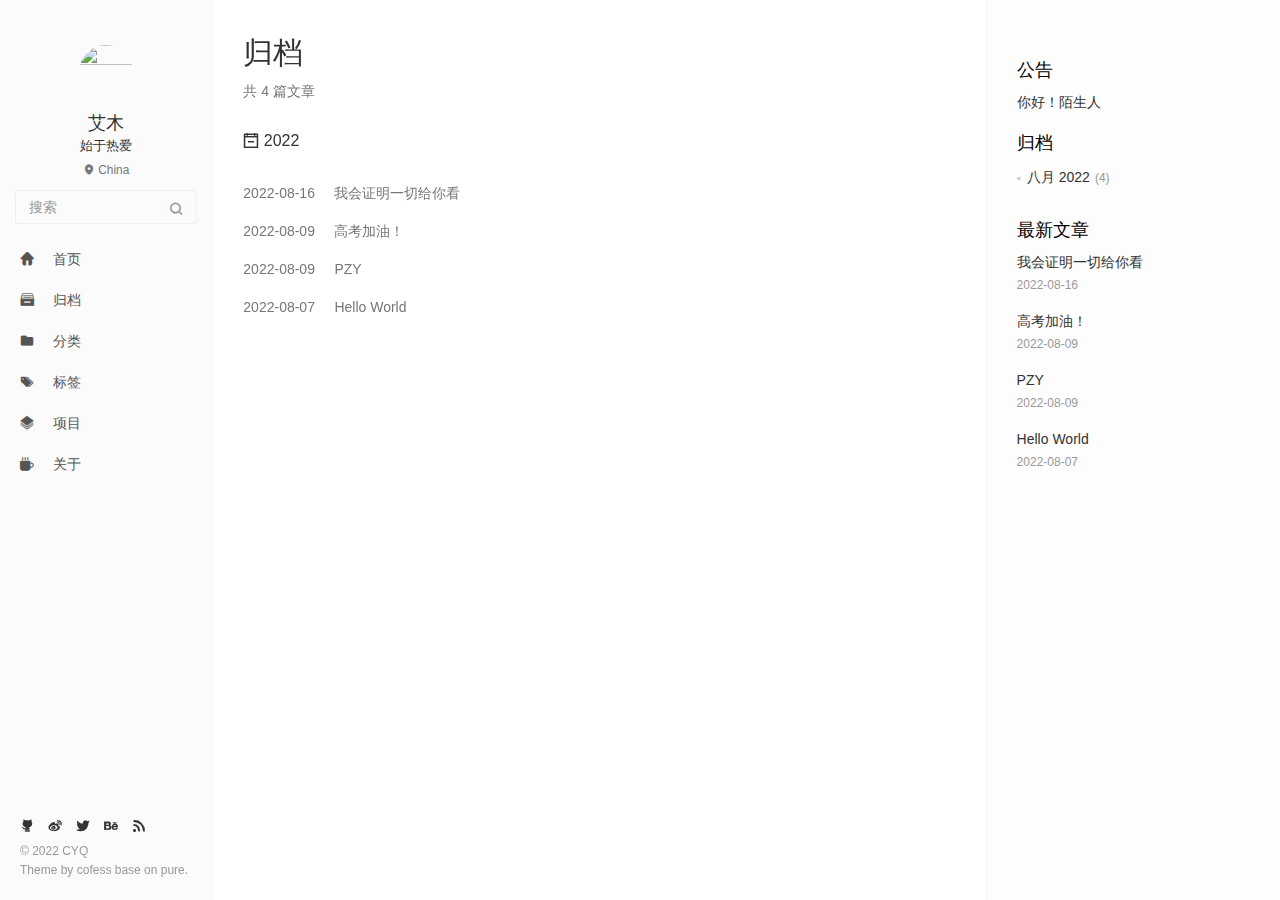
==== commit f82ea2c3: "Site updated: 2022-08-17 18:52:13" ====
--- a/archives/index.html
+++ b/archives/index.html
@@ -1,5 +1,5 @@
 <!DOCTYPE html>
-<html lang=en>
+<html lang=zh>
 <head>
   <meta charset="utf-8">
   
@@ -17,12 +17,12 @@
   <meta http-equiv="window-target" content="_top" />
   
   
-  <title>Archive | Hexo</title>
+  <title>归档 | 你好艾木</title>
   <meta property="og:type" content="website">
 <meta property="og:title" content="AYIILO">
 <meta property="og:url" content="http://example.com/archives/index.html">
 <meta property="og:site_name" content="AYIILO">
-<meta property="og:locale" content="en_US">
+<meta property="og:locale" content="zh_CN">
 <meta property="article:author" content="CYQ">
 <meta name="twitter:card" content="summary">
   <!-- Canonical links -->
@@ -31,7 +31,7 @@
     <link rel="alternate" href="/atom.xml" title="AYIILO" type="application/atom+xml">
   
   
-    <link rel="icon" href="/favicon.png" type="image/x-icon">
+    <link rel="icon" href="/favicon.ico" type="image/x-icon">
   
   
 <link rel="stylesheet" href="/css/style.css">
@@ -50,11 +50,11 @@
       
       
       <div class="profile-block text-center">
-        <a id="avatar" href="https://github.com/cofess" target="_blank">
-          <img class="img-circle img-rotate" src="/images/avatar.png" width="200" height="200">
+        <a id="avatar" href="https://github.com/ayiilo" target="_blank">
+          <img class="img-circle img-rotate" src="/images/avatar.jpg" width="200" height="200">
         </a>
-        <h2 id="name" class="hidden-xs hidden-sm">Revenge</h2>
-        <h3 id="title" class="hidden-xs hidden-sm hidden-md">万物始于热爱i</h3>
+        <h2 id="name" class="hidden-xs hidden-sm">艾木</h2>
+        <h3 id="title" class="hidden-xs hidden-sm hidden-md">始于热爱</h3>
         <small id="location" class="text-muted hidden-xs hidden-sm"><i class="icon icon-map-marker"></i> China</small>
       </div>
       
@@ -62,7 +62,7 @@
 
     <form class="search-form sidebar-form">
         <div class="input-group">
-            <input type="text" class="search-form-input form-control" placeholder="Search" />
+            <input type="text" class="search-form-input form-control" placeholder="搜索" />
             <span class="input-group-btn">
                 <button type="submit" class="search-form-submit btn btn-flat" onclick="return false;"><i class="icon icon-search"></i></button>
             </span>
@@ -72,7 +72,7 @@
   <div class="ins-search-mask"></div>
   <div class="ins-search-container">
     <div class="ins-input-wrapper">
-      <input type="text" class="ins-search-input" placeholder="Type something..." x-webkit-speech />
+      <input type="text" class="ins-search-input" placeholder="想要查找什么..." x-webkit-speech />
       <button type="button" class="close ins-close ins-selectable" data-dismiss="modal" aria-label="Close"><span aria-hidden="true">×</span></button>
     </div>
     <div class="ins-section-wrapper">
@@ -99,77 +99,57 @@
             
             <i class="icon icon-home-fill"></i>
             
-            <span class="menu-title">Home</span>
+            <span class="menu-title">首页</span>
           </a>
         </li>
         
         
         <li class="menu-item menu-item-archives">
-          <a href="/%E5%BD%92%E6%A1%A3">
+          <a href="/archives">
             
             <i class="icon icon-archives-fill"></i>
             
-            <span class="menu-title">Archives</span>
+            <span class="menu-title">归档</span>
           </a>
         </li>
         
         
         <li class="menu-item menu-item-categories">
-          <a href="/%E5%88%86%E7%B1%BB">
+          <a href="/categories">
             
             <i class="icon icon-folder"></i>
             
-            <span class="menu-title">Categories</span>
+            <span class="menu-title">分类</span>
           </a>
         </li>
         
         
         <li class="menu-item menu-item-tags">
-          <a href="/%E6%A0%87%E7%AD%BE">
+          <a href="/tags">
             
             <i class="icon icon-tags"></i>
             
-            <span class="menu-title">Tags</span>
+            <span class="menu-title">标签</span>
           </a>
         </li>
         
         
         <li class="menu-item menu-item-repository">
-          <a href="/%E9%A1%B9%E7%9B%AE">
+          <a href="/repository">
             
             <i class="icon icon-project"></i>
             
-            <span class="menu-title">Repository</span>
-          </a>
-        </li>
-        
-        
-        <li class="menu-item menu-item-books">
-          <a href="/%E4%B9%A6%E6%B4%9E">
-            
-            <i class="icon icon-book-fill"></i>
-            
-            <span class="menu-title">Books</span>
-          </a>
-        </li>
-        
-        
-        <li class="menu-item menu-item-links">
-          <a href="/%E5%8F%8B%E9%93%BE">
-            
-            <i class="icon icon-friendship"></i>
-            
-            <span class="menu-title">Links</span>
+            <span class="menu-title">项目</span>
           </a>
         </li>
         
         
         <li class="menu-item menu-item-about">
-          <a href="/%E5%85%B3%E4%BA%8E">
+          <a href="/about">
             
             <i class="icon icon-cup-fill"></i>
             
-            <span class="menu-title">About</span>
+            <span class="menu-title">关于</span>
           </a>
         </li>
         
@@ -178,13 +158,13 @@
 	
     <ul class="social-links">
     	
-        <li><a href="https://github.com/cofess" target="_blank" title="Github" data-toggle=tooltip data-placement=top><i class="icon icon-github"></i></a></li>
-        
-        <li><a href="http://weibo.com/cofess" target="_blank" title="Weibo" data-toggle=tooltip data-placement=top><i class="icon icon-weibo"></i></a></li>
-        
-        <li><a href="https://twitter.com/iwebued" target="_blank" title="Twitter" data-toggle=tooltip data-placement=top><i class="icon icon-twitter"></i></a></li>
-        
-        <li><a href="https://www.behance.net/cofess" target="_blank" title="Behance" data-toggle=tooltip data-placement=top><i class="icon icon-behance"></i></a></li>
+        <li><a href="https://github.com/" target="_blank" title="Github" data-toggle=tooltip data-placement=top><i class="icon icon-github"></i></a></li>
+        
+        <li><a href="http://weibo.com/" target="_blank" title="Weibo" data-toggle=tooltip data-placement=top><i class="icon icon-weibo"></i></a></li>
+        
+        <li><a href="https://twitter.com/" target="_blank" title="Twitter" data-toggle=tooltip data-placement=top><i class="icon icon-twitter"></i></a></li>
+        
+        <li><a href="https://www.behance.net/" target="_blank" title="Behance" data-toggle=tooltip data-placement=top><i class="icon icon-behance"></i></a></li>
         
         <li><a href="/atom.xml" target="_blank" title="Rss" data-toggle=tooltip data-placement=top><i class="icon icon-rss"></i></a></li>
         
@@ -199,11 +179,11 @@
   <div class="slimContent">
     
       <div class="widget">
-    <h3 class="widget-title">Board</h3>
+    <h3 class="widget-title">公告</h3>
     <div class="widget-body">
         <div id="board">
             <div class="content">
-                <p>欢迎交流与分享经验!</p>
+                <p>你好！陌生人</p>
             </div>
         </div>
     </div>
@@ -220,9 +200,9 @@
     
       
   <div class="widget">
-    <h3 class="widget-title">Archive</h3>
+    <h3 class="widget-title">归档</h3>
     <div class="widget-body">
-      <ul class="archive-list"><li class="archive-list-item"><a class="archive-list-link" href="/archives/2022/08/">August 2022</a><span class="archive-list-count">4</span></li></ul>
+      <ul class="archive-list"><li class="archive-list-item"><a class="archive-list-link" href="/archives/2022/08/">八月 2022</a><span class="archive-list-count">4</span></li></ul>
     </div>
   </div>
 
@@ -230,7 +210,7 @@
     
       
   <div class="widget">
-    <h3 class="widget-title">Recent Posts</h3>
+    <h3 class="widget-title">最新文章</h3>
     <div class="widget-body">
       <ul class="recent-post-list list-unstyled no-thumbnail">
         
@@ -308,8 +288,8 @@
 <main class="main" role="main">
   	<article class="content article article-archives article-type-list" itemscope="">
 	    <header class="article-header">
-	      <h1 itemprop="title">Archive</h1>
-	      <p class="text-muted">Total 4 articles</p>
+	      <h1 itemprop="title">归档</h1>
+	      <p class="text-muted">共 4 篇文章</p>
 	    </header>
 	    <div class="article-body">
 	      
@@ -385,13 +365,13 @@
 	
     <ul class="social-links">
     	
-        <li><a href="https://github.com/cofess" target="_blank" title="Github" data-toggle=tooltip data-placement=top><i class="icon icon-github"></i></a></li>
-        
-        <li><a href="http://weibo.com/cofess" target="_blank" title="Weibo" data-toggle=tooltip data-placement=top><i class="icon icon-weibo"></i></a></li>
-        
-        <li><a href="https://twitter.com/iwebued" target="_blank" title="Twitter" data-toggle=tooltip data-placement=top><i class="icon icon-twitter"></i></a></li>
-        
-        <li><a href="https://www.behance.net/cofess" target="_blank" title="Behance" data-toggle=tooltip data-placement=top><i class="icon icon-behance"></i></a></li>
+        <li><a href="https://github.com/" target="_blank" title="Github" data-toggle=tooltip data-placement=top><i class="icon icon-github"></i></a></li>
+        
+        <li><a href="http://weibo.com/" target="_blank" title="Weibo" data-toggle=tooltip data-placement=top><i class="icon icon-weibo"></i></a></li>
+        
+        <li><a href="https://twitter.com/" target="_blank" title="Twitter" data-toggle=tooltip data-placement=top><i class="icon icon-twitter"></i></a></li>
+        
+        <li><a href="https://www.behance.net/" target="_blank" title="Behance" data-toggle=tooltip data-placement=top><i class="icon icon-behance"></i></a></li>
         
         <li><a href="/atom.xml" target="_blank" title="Rss" data-toggle=tooltip data-placement=top><i class="icon icon-rss"></i></a></li>
         
@@ -399,6 +379,8 @@
 
     <div class="copyright">
     	
+        &copy; 2022 CYQ
+        
         <div class="publishby">
         	Theme by <a href="https://github.com/cofess" target="_blank"> cofess </a>base on <a href="https://github.com/cofess/hexo-theme-pure" target="_blank">pure</a>.
         </div>
@@ -419,11 +401,11 @@
 (function (window) {
     var INSIGHT_CONFIG = {
         TRANSLATION: {
-            POSTS: 'Posts',
-            PAGES: 'Pages',
-            CATEGORIES: 'Categories',
-            TAGS: 'Tags',
-            UNTITLED: '(Untitled)',
+            POSTS: '文章',
+            PAGES: '页面',
+            CATEGORIES: '分类',
+            TAGS: '标签',
+            UNTITLED: '(未命名)',
         },
         ROOT_URL: '/',
         CONTENT_URL: '/content.json',
